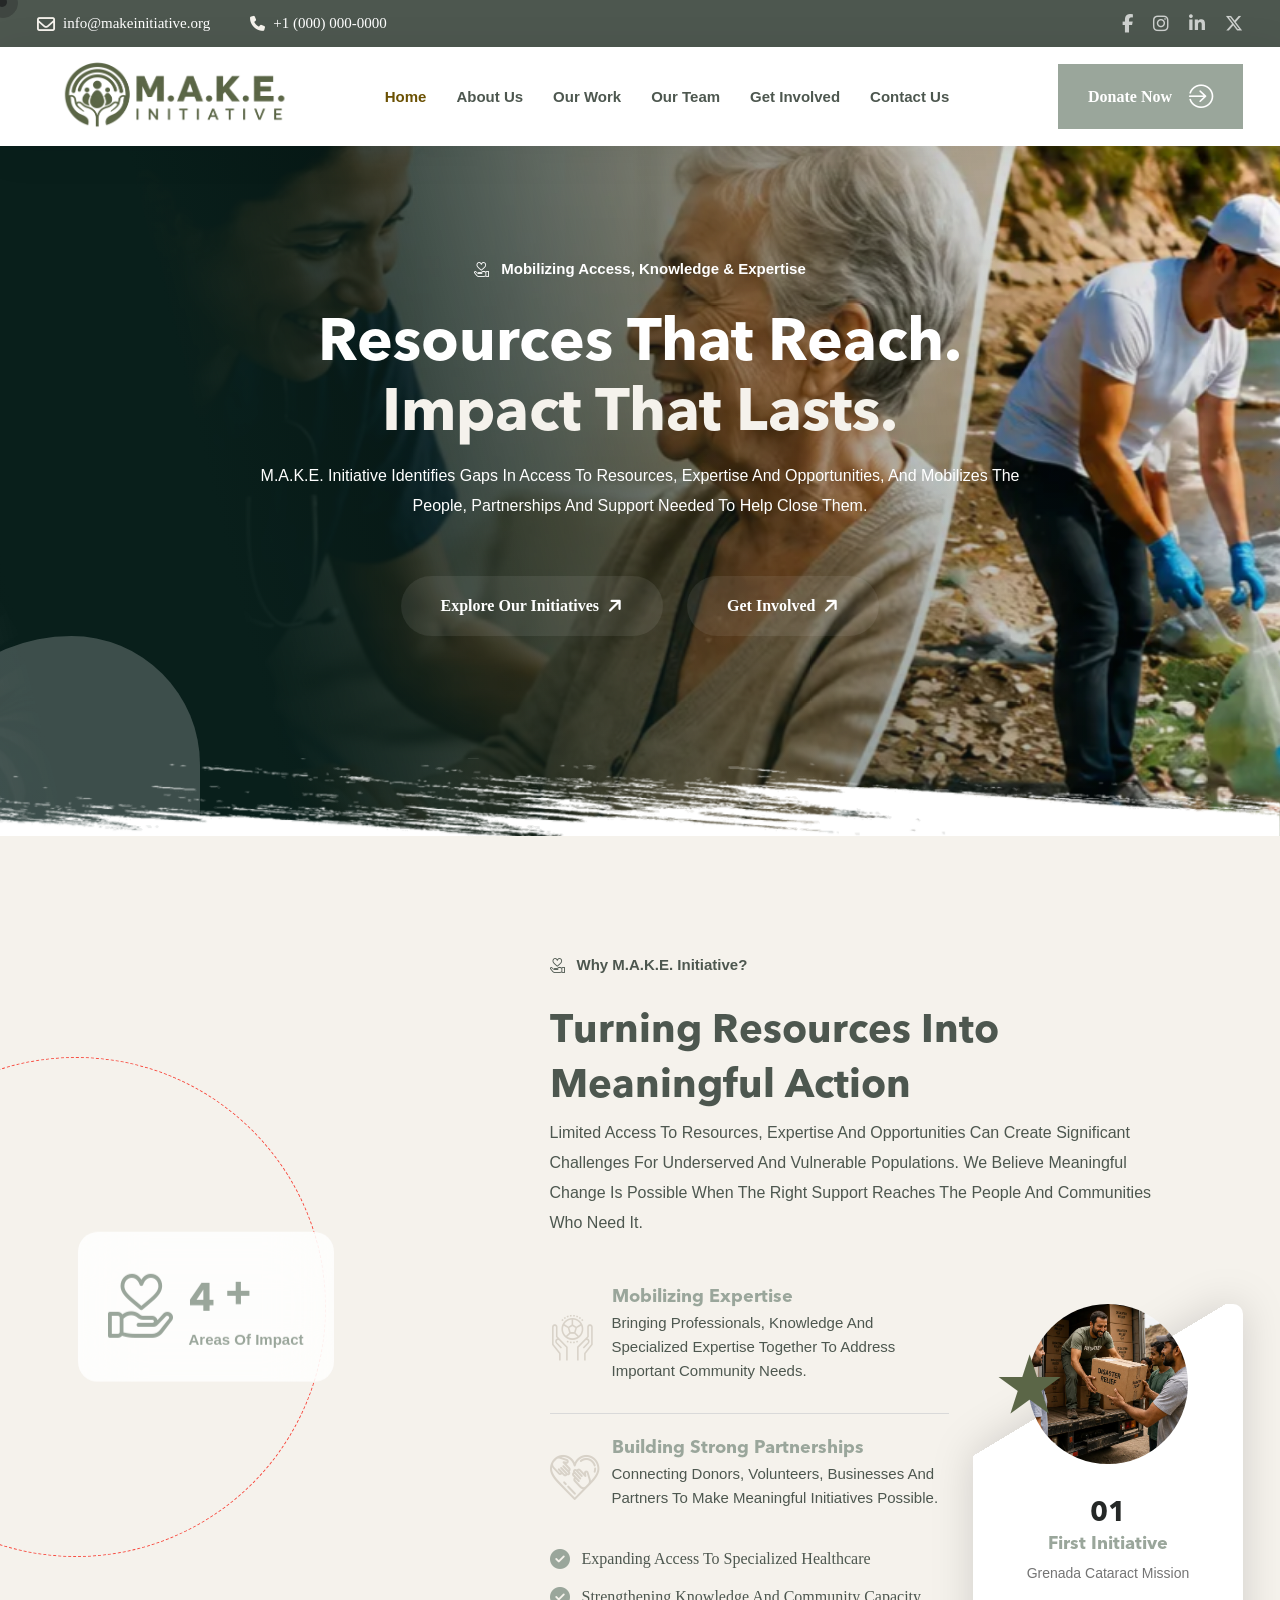
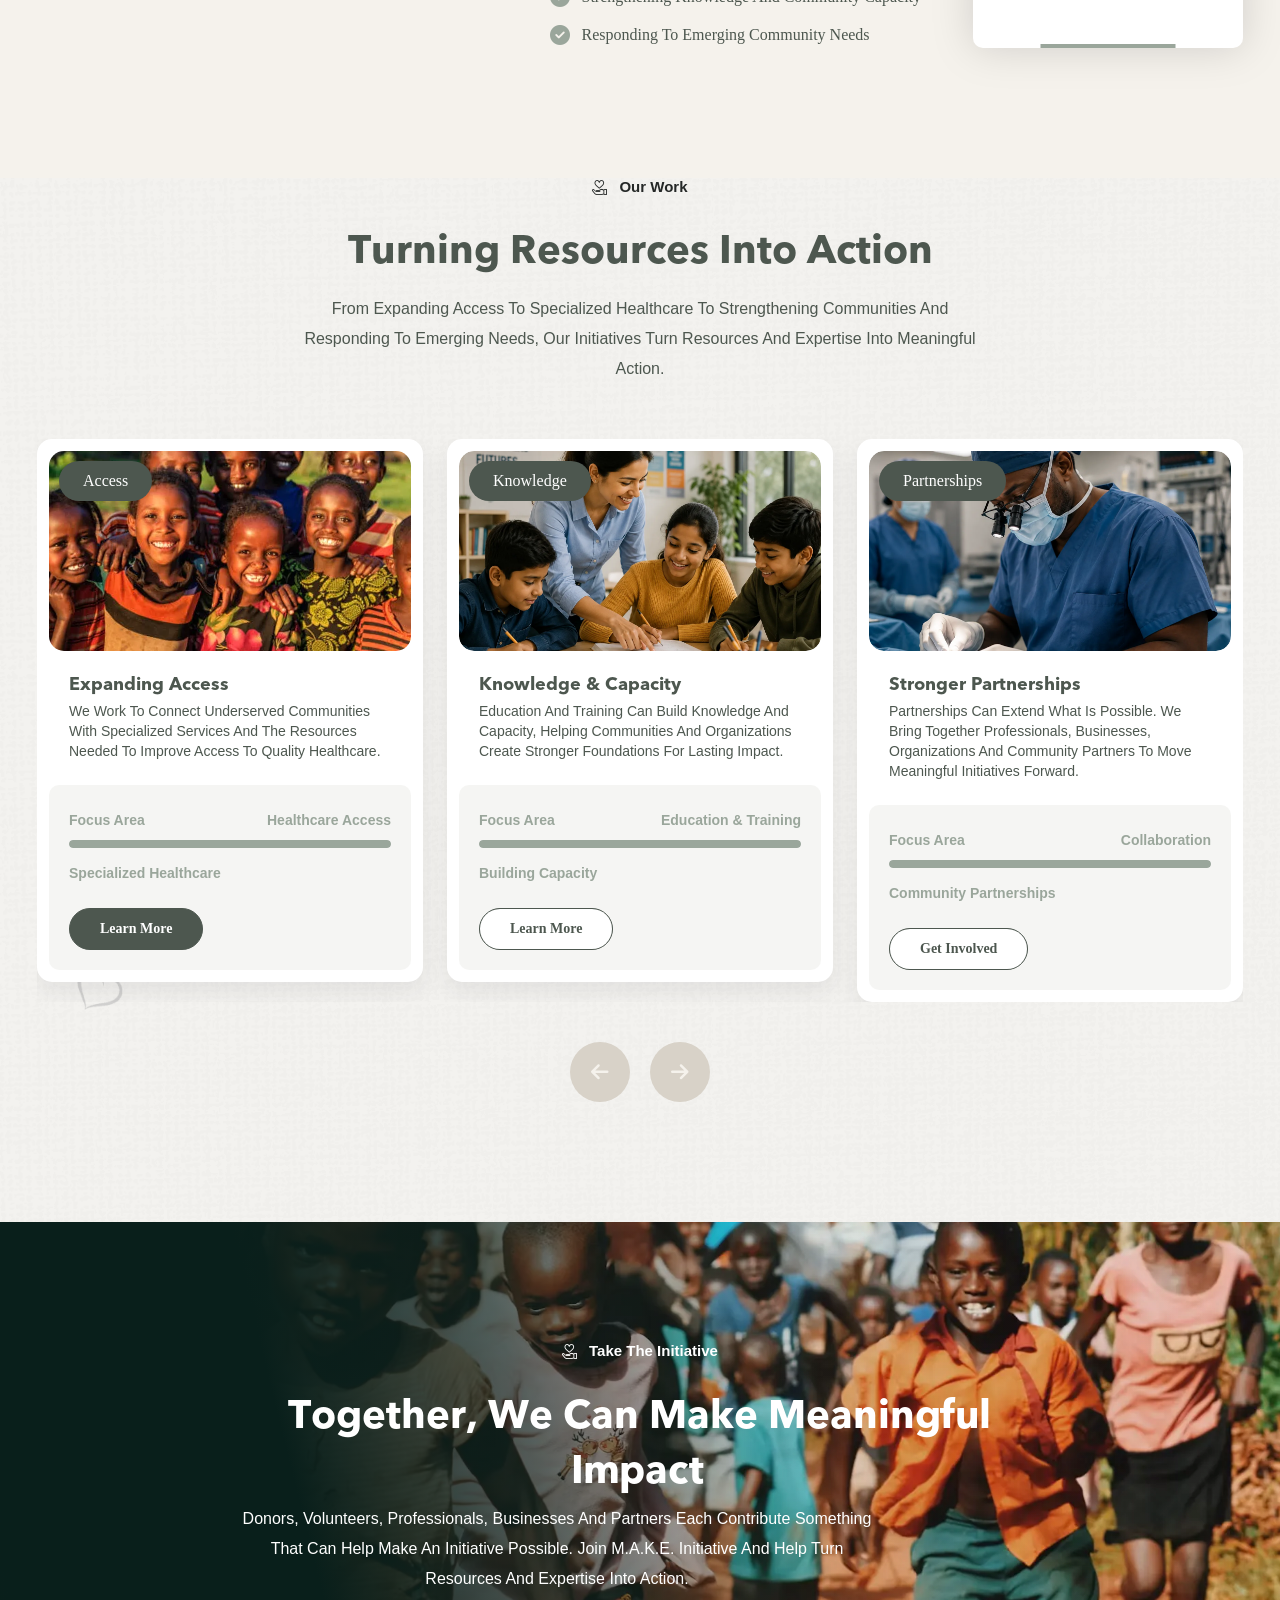
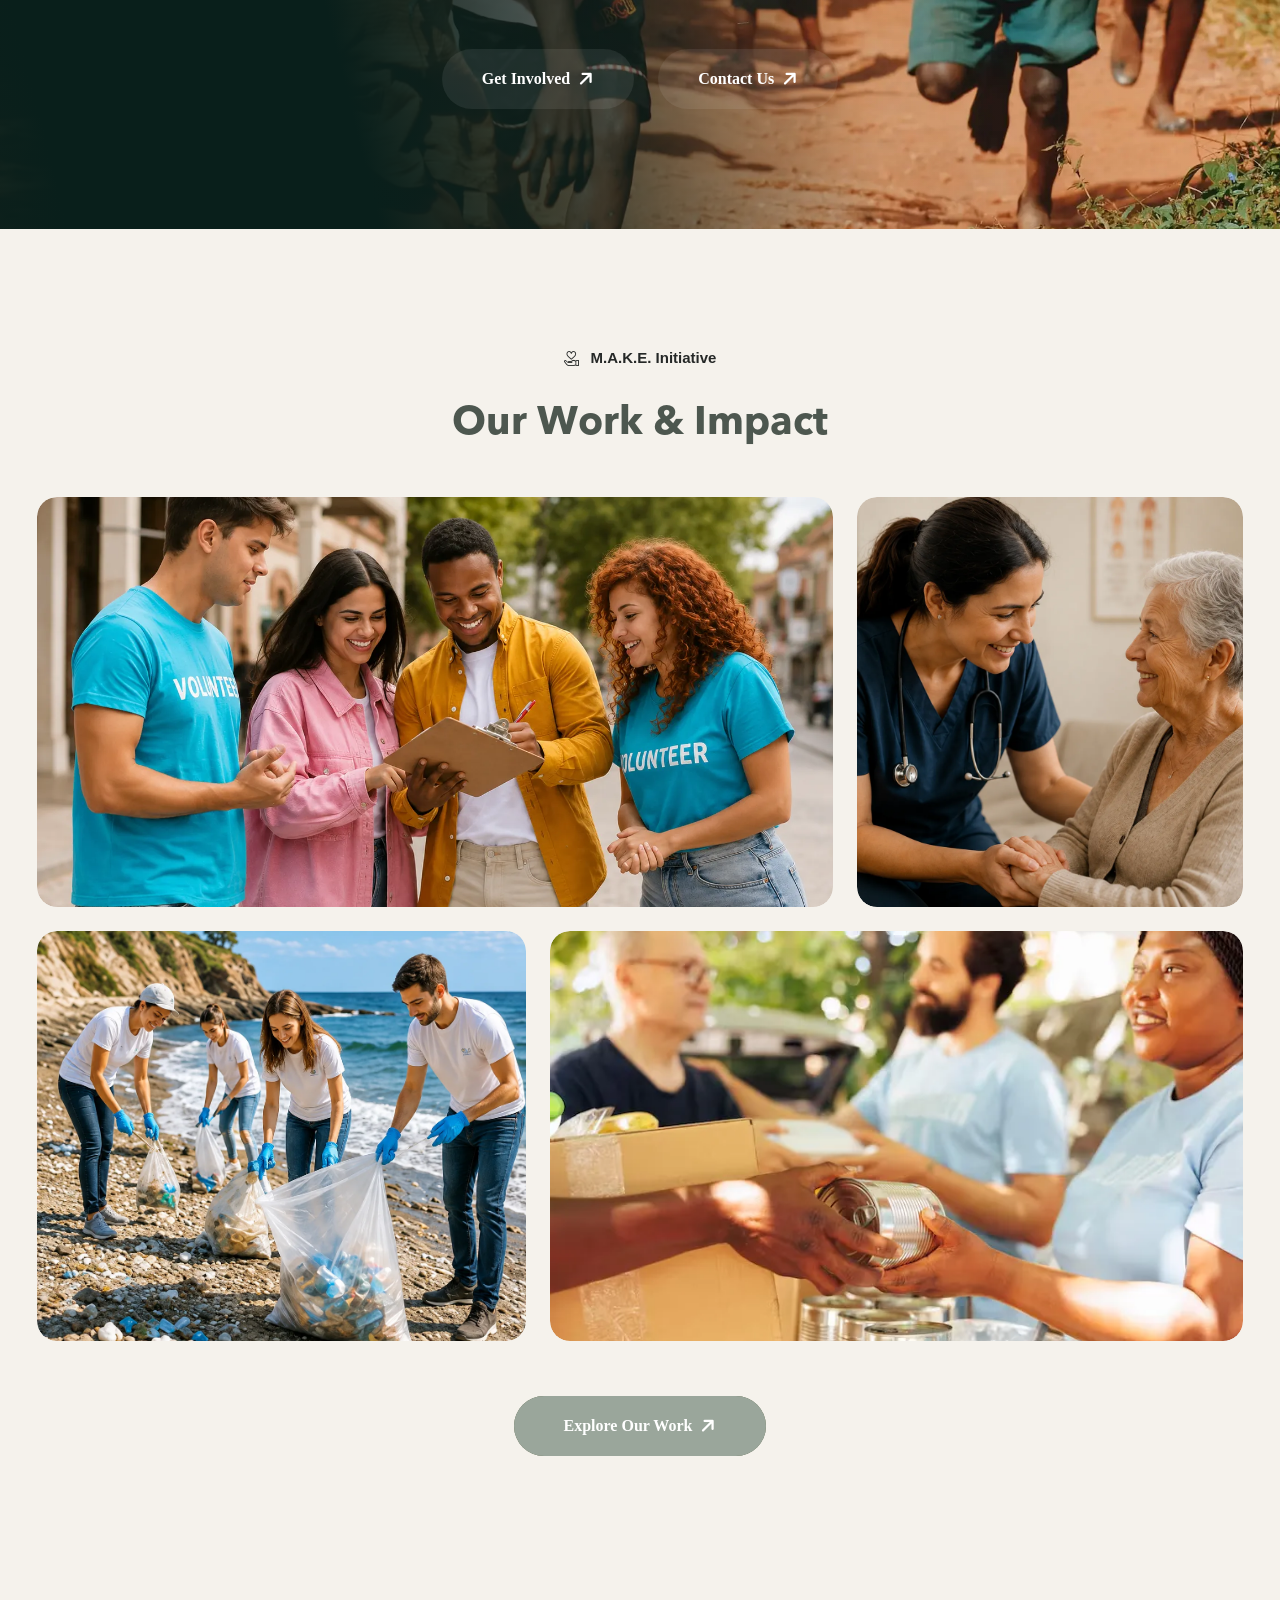
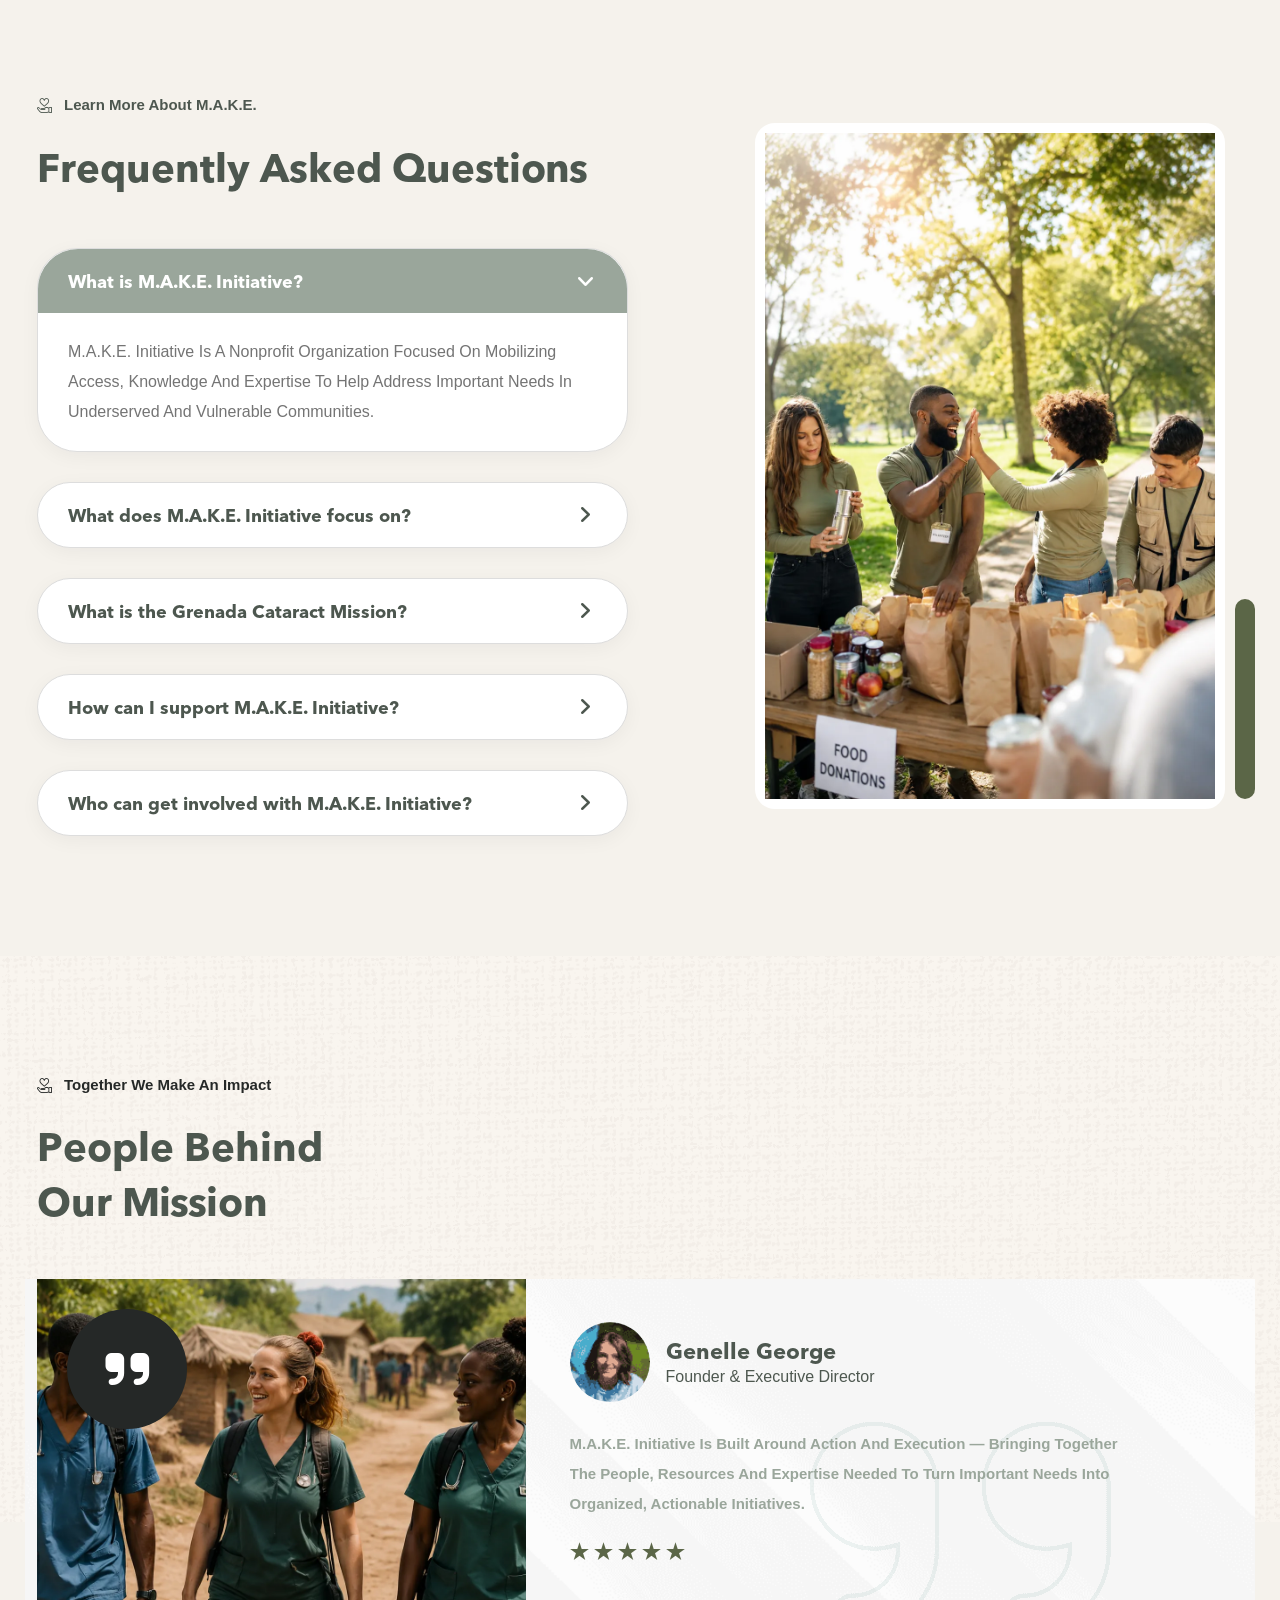
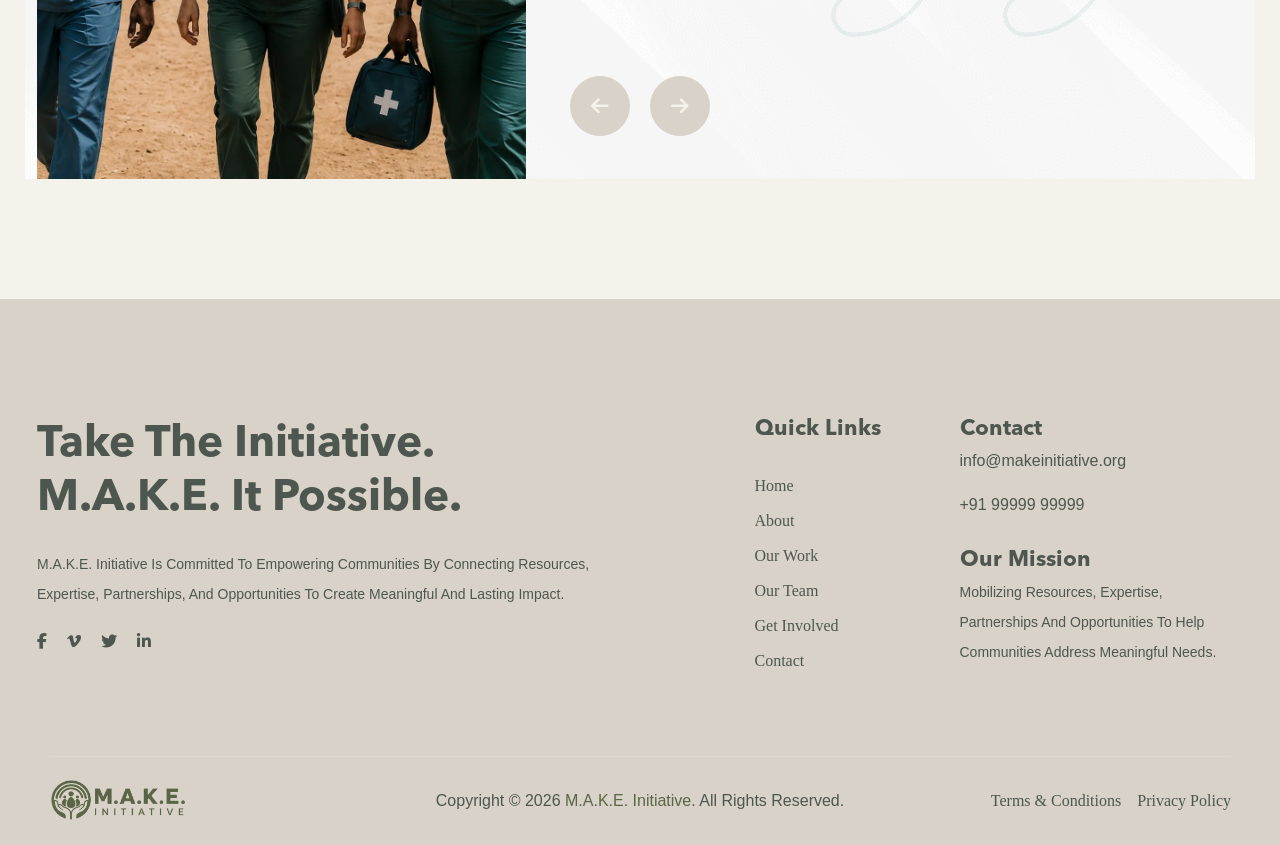
==== index.html @ e2b80a0c "Initial commit" ====
<!DOCTYPE html>
<html lang="en">

<head>
    <!-- required meta -->
    <meta charset="UTF-8">
    <meta http-equiv="X-UA-Compatible" content="IE=edge">
    <meta name="viewport" content="width=device-width, initial-scale=1.0, maximum-scale=1.0, user-scalable=no">
    <!-- #favicon -->
    <link rel="shortcut icon" href="assets/images/favicon.ico" type="image/x-icon">
    <link rel="icon" href="assets/images/favicon.ico" type="image/x-icon">
    <!-- #title -->
    <title>M.A.K.E. Initiative | Mobilizing Access, Knowledge & Expertise</title>

    <!-- #keywords -->
    <meta name="keywords"
        content="M.A.K.E. Initiative, nonprofit, healthcare, community support, humanitarian initiatives, cataract mission, charitable organization, community development">

    <!-- #description -->
    <meta name="description"
        content="M.A.K.E. Initiative mobilizes access, knowledge, expertise and resources to create meaningful impact in underserved communities through healthcare, education, partnerships and community initiatives.">
    <!-- google fonts -->
    <link rel="preconnect" href="https://fonts.googleapis.com">
    <link rel="preconnect" href="https://fonts.gstatic.com" crossorigin>
    <link
        href="https://fonts.googleapis.com/css2?family=Caveat:wght@400..700&family=Nunito+Sans:ital,opsz,wght@0,6..12,200..1000;1,6..12,200..1000&family=Nunito:ital,wght@0,200..1000;1,200..1000&family=Outfit:wght@100..900&display=swap"
        rel="stylesheet">
    <!-- main css -->
    <link rel="stylesheet" href="assets/css/main.css">
    <!-- responsive css -->
    <link rel="stylesheet" href="assets/css/responsive.css">
    <!-- color themes -->
    <link rel="stylesheet" href="assets/css/default-theme.css" id="switch-color">
    <!-- want sticky header -->
    <link rel="stylesheet" href="assets/css/sticky-header.css">
    <!-- box layout css -->
    <link rel="stylesheet" href="assets/css/box-layout.css">
    <!-- dark mode css -->
    <link rel="stylesheet" href="assets/css/dark-mode.css">
    <!-- rtl css -->
    <link rel="stylesheet" href="assets/css/rtl.css">
</head>

<body>
    <!--[if lt IE 9]>
      <p class="browserupgrade">
         You are using an <strong>outdated</strong> browser. Please
         <a href="https://browsehappy.com/">upgrade your browser</a> to improve
         your experience and security.
      </p>
      <![endif]-->
    <div class="page-wrapper">
        <!-- ==== preloader start ==== -->
        <div class="preloader">
            <img src="assets/images/logo-icon.png" alt="">
            <p>MAKE INITIATIVE</p>
        </div>
        <!-- ==== / preloader end ==== -->
        <!-- ==== topbar start ==== -->
        <div class="topbar d-none d-lg-block">
            <div class="container">
                <div class="row align-items-center">

                    <div class="col-12 col-lg-6">
                        <div class="topbar__list-wrapper">
                            <ul class="topbar__list">
                                <li>
                                    <a href="mailto:info@makeinitiative.org">
                                        <i class="fa-regular fa-envelope"></i>
                                        info@makeinitiative.org
                                    </a>
                                </li>

                                <li>
                                    <a href="tel:+10000000000">
                                        <i class="fa-solid fa-phone"></i>
                                        +1 (000) 000-0000
                                    </a>
                                </li>
                            </ul>
                        </div>
                    </div>

                    <div class="col-12 col-lg-6">
                        <div class="topbar__items justify-content-end">
                            <div class="social">

                                <a href="#" target="_blank" aria-label="Share us on Facebook" title="Facebook">
                                    <i class="fa-brands fa-facebook-f"></i>
                                </a>

                                <a href="#" target="_blank" aria-label="Share us on Instagram" title="Instagram">
                                    <i class="fa-brands fa-instagram"></i>
                                </a>

                                <a href="#" target="_blank" aria-label="Share us on LinkedIn" title="LinkedIn">
                                    <i class="fa-brands fa-linkedin-in"></i>
                                </a>

                                <a href="#" target="_blank" aria-label="Share us on X" title="X">
                                    <i class="fa-brands fa-x-twitter"></i>
                                </a>

                            </div>
                        </div>
                    </div>
                </div>
            </div>
        </div>
        <!-- ==== / topbar end ==== -->
        <!-- ==== header start ==== -->
        <header class="header header-primary">
            <div class="container">
                <div class="row">
                    <div class="col-12">
                        <div class="main-header__menu-box">
                            <nav class="navbar p-0">
                                <div class="navbar-logo">
                                    <a href="index.html">
                                        <img src="assets/images/logo.webp" alt="Image">
                                    </a>
                                </div>
                                <div class="navbar__menu d-none d-xl-block">
                                    <ul class="navbar__list">
                                        <li class="navbar__item nav-fade">
                                            <a href="index.html">Home</a>
                                        </li>
                                        <li class="navbar__item nav-fade">
                                            <a href="#">About Us</a>
                                        </li>
                                        <li class="navbar__item nav-fade">
                                            <a href="#">Our Work</a>
                                        </li>
                                        <li class="navbar__item nav-fade">
                                            <a href="#">Our Team</a>
                                        </li>
                                        <li class="navbar__item nav-fade">
                                            <a href="#">Get Involved</a>
                                        </li>
                                        <li class="navbar__item nav-fade">
                                            <a href="#">Contact Us</a>
                                        </li>
                                    </ul>
                                </div>
                                <div class="navbar__options">
                                    <div class="navbar__mobile-options ">
                                        <div class="contact-btn d-none d-xxl-flex">
                                            <div class="contact-icon">
                                                <i class="fa-solid fa-phone-volume"></i>
                                            </div>
                                            <div class="contact-content">
                                                <p>Call Us Now</p>
                                                <a href="tel:01-793-7938">(+01)-793-7938 </a>
                                            </div>
                                        </div>
                                        <a href="#" class="btn--primary d-none d-md-flex">Donate Now <i
                                                class="icon-circle-arrow"></i></a>
                                    </div>
                                    <button class="open-offcanvas-nav d-flex d-xl-none" aria-label="toggle mobile menu"
                                        title="open offcanvas menu">
                                        <span class="icon-bar top-bar"></span>
                                        <span class="icon-bar middle-bar"></span>
                                        <span class="icon-bar bottom-bar"></span>
                                    </button>
                                </div>
                            </nav>
                        </div>
                    </div>
                </div>
            </div>
        </header>
        <!-- ==== / header end ==== -->
        <!-- ==== mobile menu start ==== -->
        <div class="mobile-menu d-block d-xl-none">
            <nav class="mobile-menu__wrapper">
                <div class="mobile-menu__header nav-fade">
                    <div class="logo">
                        <a href="index.html" aria-label="home page" title="logo">
                            <img src="assets/images/logo.webp" alt="Image">
                        </a>
                    </div>
                    <button aria-label="close mobile menu" class="close-mobile-menu">
                        <i class="fa-solid fa-xmark"></i>
                    </button>
                </div>
                <div class="mobile-menu__list"></div>
                <div class="mobile-menu__cta nav-fade d-block d-md-none">
                    <a href="#" class="btn--primary btn--primary-alt">Donate Now <i class="icon-circle-arrow"></i></a>
                </div>
                <div class="mobile-menu__social social nav-fade">
                    <a href="https://www.facebook.com/" target="_blank" aria-label="share us on facebook"
                        title="facebook">
                        <i class="fa-brands fa-facebook-f"></i>
                    </a>
                    <a href="https://vimeo.com/" target="_blank" aria-label="share us on vimeo" title="vimeo">
                        <i class="fa-brands fa-vimeo-v"></i>
                    </a>
                    <a href="https://x.com/" target="_blank" aria-label="share us on twitter" title="twitter">
                        <i class="fa-brands fa-twitter"></i>
                    </a>
                    <a href="https://www.linkedin.com/" target="_blank" aria-label="share us on linkedin"
                        title="linkedin">
                        <i class="fa-brands fa-linkedin-in"></i>
                    </a>
                </div>
            </nav>
        </div>
        <div class="mobile-menu__backdrop"></div>
        <!-- ==== / mobile menu end ==== -->

        <!-- ==== banner start ==== -->
        <section class="banner">
            <div class="container">
                <div class="row justify-content-center">
                    <div class="col-12 col-xl-10">
                        <div class="banner__slider swiper">
                            <div class="swiper-wrapper">
                                <div class="swiper-slide">
                                    <div class="banner__content text-center">
                                        <span class="sub-title text-white"><i class="icon-donation"></i>
                                            Mobilizing Access, Knowledge & Expertise</span>
                                        <h1> Resources that reach.
                                            <span>Impact that lasts.</span>
                                        </h1>
                                        <p>
                                            M.A.K.E. Initiative identifies gaps in access to resources,
                                            expertise and opportunities, and mobilizes the people,
                                            partnerships and support needed to help close them.
                                        </p>
                                        <div class="banner__content-cta cta">
                                            <a href="#" aria-label="Explore our initiatives"
                                                title="Explore our initiatives" class="btn--tertiary">
                                                Explore Our Initiatives
                                                <i class="fa-solid fa-arrow-right"></i>
                                            </a>

                                            <a href="#" aria-label="Get involved" title="Get involved"
                                                class="btn--tertiary">
                                                Get Involved
                                                <i class="fa-solid fa-arrow-right"></i>
                                            </a>
                                        </div>
                                    </div>
                                </div>
                                <div class="swiper-slide">
                                    <div class="banner__content text-center">
                                        <span class="sub-title text-white">
                                            <i class="icon-donation"></i>
                                            Turning Resources Into Action
                                        </span>

                                        <h1>
                                            Bringing People,
                                            <span>Expertise & Resources Together</span>
                                        </h1>

                                        <p>
                                            From specialized healthcare to community development,
                                            M.A.K.E. Initiative brings together professionals,
                                            partners and resources to create meaningful,
                                            sustainable impact.
                                        </p>

                                        <div class="banner__content-cta cta">
                                            <a href="#" aria-label="Learn about M.A.K.E. Initiative"
                                                title="Learn about M.A.K.E. Initiative" class="btn--tertiary">
                                                About M.A.K.E.
                                                <i class="fa-solid fa-arrow-right"></i>
                                            </a>

                                            <a href="#" aria-label="Contact us" title="Contact us"
                                                class="btn--tertiary">
                                                Contact Us
                                                <i class="fa-solid fa-arrow-right"></i>
                                            </a>
                                        </div>
                                    </div>
                                </div>
                                <div class="swiper-slide">
                                    <div class="banner__content text-center">
                                        <span class="sub-title text-white">
                                            <i class="icon-donation"></i>
                                            Our First Initiative
                                        </span>

                                        <h1>
                                            Expanding Access to
                                            <span>Specialized Healthcare</span>
                                        </h1>

                                        <p>
                                            Our inaugural initiative in Grenada brings together
                                            a specialized clinical team, healthcare partners and
                                            essential support to expand access to cataract surgery
                                            and help prevent avoidable blindness.
                                        </p>

                                        <div class="banner__content-cta cta">
                                            <a href="#" aria-label="Learn more about our work"
                                                title="Learn more about our work" class="btn--tertiary">
                                                Learn More
                                                <i class="fa-solid fa-arrow-right"></i>
                                            </a>

                                            <a href="#" aria-label="Support an initiative" title="Support an initiative"
                                                class="btn--tertiary">
                                                Support an Initiative
                                                <i class="fa-solid fa-arrow-right"></i>
                                            </a>
                                        </div>
                                    </div>
                                </div>
                            </div>
                        </div>
                    </div>
                </div>
            </div>
            <div class="banner-bg">
                <img src="assets/images/banner/banner-one-bg-1.webp" alt="Image" class="parallax-image">
            </div>
            <div class="bottom-shape">
                <img src="assets/images/banner/banner-one-shape.png" alt="Image">
            </div>
            <div class="alter-shape" data-aos="zoom-in" data-aos-duration="1000" data-aos-delay="300"></div>
            <!-- <div class="circle-shape"></div> -->
        </section>
        <!-- ==== / banner end ==== -->
        <!-- ==== help section start ==== -->
        <section class="help-two">
            <div class="container">
                <div class="row">

                    <div class="col-12 col-lg-5 col-xxl-6">
                        <div class="help-two__thumb d-none d-lg-block">
                            <div class="help-two__thumb-inner">

                                <div class="thumb-lg" data-aos="fade-up" data-aos-duration="1000">
                                    <img src="assets/images/about-3.jpg" alt="M.A.K.E. Initiative">
                                </div>

                                <div class="thumb-sm" data-aos="fade-right" data-aos-duration="1000"
                                    data-aos-delay="100">
                                    <img src="assets/images/about-1.webp"
                                        alt="M.A.K.E. Initiative healthcare initiative">
                                </div>

                                <div class="thumb-md" data-aos="fade-left" data-aos-duration="1000"
                                    data-aos-delay="200">
                                    <img src="assets/images/about-3.webp" alt="M.A.K.E. Initiative community support">
                                </div>

                                <div class="help-two__thumb-content">
                                    <div class="thumb">
                                        <i class="icon-donation"></i>
                                    </div>

                                    <div class="content">
                                        <h2>
                                            <span class="odometer" data-odometer-final="4"></span>
                                            <span>+</span>
                                        </h2>
                                        <p>Areas of Impact</p>
                                    </div>
                                </div>

                            </div>
                        </div>
                    </div>

                    <div class="col-12 col-lg-7 col-xxl-6">
                        <div class="help-two__content">

                            <div class="section__content">

                                <span class="sub-title">
                                    <i class="icon-donation"></i>
                                    Why M.A.K.E. Initiative?
                                </span>

                                <h2 class="title-animation">
                                    Turning resources into
                                    <span>meaningful action</span>
                                </h2>

                                <p>
                                    Limited access to resources, expertise and opportunities
                                    can create significant challenges for underserved and
                                    vulnerable populations. We believe meaningful change is
                                    possible when the right support reaches the people and
                                    communities who need it.
                                </p>

                            </div>

                            <div class="help-two__inner cta">

                                <div class="help-two__inner-content">

                                    <div class="help__content-icon-group">

                                        <div class="help__content-icon">
                                            <div class="thumb">
                                                <i class="icon-make-donation"></i>
                                            </div>

                                            <div class="content">
                                                <h6>Mobilizing Expertise</h6>
                                                <p>
                                                    Bringing professionals, knowledge and
                                                    specialized expertise together to address
                                                    important community needs.
                                                </p>
                                            </div>
                                        </div>

                                        <hr>

                                        <div class="help__content-icon">
                                            <div class="thumb">
                                                <i class="icon-support-heart"></i>
                                            </div>

                                            <div class="content">
                                                <h6>Building Strong Partnerships</h6>
                                                <p>
                                                    Connecting donors, volunteers, businesses
                                                    and partners to make meaningful initiatives
                                                    possible.
                                                </p>
                                            </div>
                                        </div>

                                    </div>

                                    <div class="help__content-list">
                                        <ul>
                                            <li>
                                                <i class="fa-solid fa-circle-check"></i>
                                                Expanding access to specialized healthcare
                                            </li>

                                            <li>
                                                <i class="fa-solid fa-circle-check"></i>
                                                Strengthening knowledge and community capacity
                                            </li>

                                            <li>
                                                <i class="fa-solid fa-circle-check"></i>
                                                Responding to emerging community needs
                                            </li>
                                        </ul>
                                    </div>

                                </div>

                                <div class="help-two-card-wrapper">
                                    <div class="help-two__card van-tilt">

                                        <div class="help-card-thumb">
                                            <img src="assets/images/about-2.webp" alt="M.A.K.E. Initiative team">
                                            <i class="icon-star"></i>
                                        </div>

                                        <div class="help-card-content">
                                            <h4>01</h4>
                                            <h6>First Initiative</h6>
                                            <p>
                                                Grenada Cataract Mission
                                            </p>
                                        </div>

                                    </div>
                                </div>

                            </div>

                        </div>
                    </div>

                </div>
            </div>
        </section>
        <!-- ==== / help section end ==== -->
        <!-- ==== cause slider section start ==== -->
        <section class="cause cause-alt pt-0" data-background="assets/images/cause/cause-bg.png">
            <div class="container">
                <div class="row justify-content-center">
                    <div class="col-12 col-md-8 col-xl-7">
                        <div class="section__header text-center">
                            <span class="sub-title">
                                <i class="icon-donation"></i>
                                Our Work
                            </span>
                            <h2 class="title-animation">
                                Turning resources into
                                <span>action</span>
                            </h2>
                            <p>
                                From expanding access to specialized healthcare to
                                strengthening communities and responding to emerging
                                needs, our initiatives turn resources and expertise
                                into meaningful action.
                            </p>
                        </div>
                    </div>
                </div>
            </div>

            <div class="cause-inner__wrapper">
                <div class="container">
                    <div class="row">
                        <div class="col-12">
                            <div class="cause__slider-wrapper">
                                <div class="cause__slider swiper">
                                    <div class="swiper-wrapper">
                                        <!-- Slide 1 -->
                                        <div class="swiper-slide">
                                            <div class="cause__slider-inner">
                                                <div class="cause__slider-single">
                                                    <div class="thumb">
                                                        <a href="#">
                                                            <img src="assets/images/cause/one.webp"
                                                                alt="Grenada Cataract Mission">
                                                        </a>
                                                        <div class="tag">
                                                            <a href="#">
                                                                Healthcare
                                                            </a>
                                                        </div>
                                                    </div>
                                                    <div class="content">
                                                        <h6>
                                                            <a href="#">
                                                                Grenada Cataract Mission
                                                            </a>
                                                        </h6>
                                                        <p>
                                                            Our inaugural initiative brings
                                                            together a specialized clinical
                                                            team, healthcare partners and
                                                            the support needed to expand
                                                            access to cataract surgery in
                                                            Grenada.
                                                        </p>
                                                    </div>
                                                    <div class="cause__slider-cta">
                                                        <div class="cause__progress progress-bar-single">
                                                            <div class="cause-progress__intro">
                                                                <p>
                                                                    <span>Initiative</span>
                                                                    <span>October 2026</span>
                                                                </p>
                                                            </div>
                                                            <div class="cause-progress__bar">
                                                                <div class="progress-bar-wrapper" data-percent="100%">
                                                                    <div class="progress-bar">
                                                                        <div class="progress-bar-percent">
                                                                        </div>
                                                                    </div>
                                                                </div>
                                                            </div>
                                                            <div class="cause-progress__goal">
                                                                <p>
                                                                    <span class="raised">
                                                                        Specialized Eye Care
                                                                    </span>
                                                                </p>
                                                            </div>
                                                        </div>
                                                        <div class="cause__cta">
                                                            <a href="#"
                                                                aria-label="Learn more about Grenada Cataract Mission"
                                                                title="Learn more about Grenada Cataract Mission"
                                                                class="btn--secondary">
                                                                Learn More
                                                            </a>
                                                        </div>
                                                    </div>
                                                </div>
                                            </div>
                                        </div>

                                        <!-- Slide 2 -->
                                        <div class="swiper-slide">
                                            <div class="cause__slider-inner">
                                                <div class="cause__slider-single">
                                                    <div class="thumb">
                                                        <a href="#">
                                                            <img src="assets/images/cause/two.webp"
                                                                alt="Expanding Access to Healthcare">
                                                        </a>
                                                        <div class="tag">
                                                            <a href="#">
                                                                Access
                                                            </a>
                                                        </div>
                                                    </div>
                                                    <div class="content">
                                                        <h6>
                                                            <a href="#">
                                                                Expanding Access
                                                            </a>
                                                        </h6>
                                                        <p>
                                                            We work to connect underserved
                                                            communities with specialized
                                                            services and the resources
                                                            needed to improve access to
                                                            quality healthcare.
                                                        </p>
                                                    </div>
                                                    <div class="cause__slider-cta">
                                                        <div class="cause__progress progress-bar-single">
                                                            <div class="cause-progress__intro">
                                                                <p>
                                                                    <span>Focus Area</span>
                                                                    <span>Healthcare Access</span>
                                                                </p>
                                                            </div>
                                                            <div class="cause-progress__bar">
                                                                <div class="progress-bar-wrapper" data-percent="100%">
                                                                    <div class="progress-bar">
                                                                        <div class="progress-bar-percent">
                                                                        </div>
                                                                    </div>
                                                                </div>
                                                            </div>
                                                            <div class="cause-progress__goal">
                                                                <p>
                                                                    <span class="raised">
                                                                        Specialized Healthcare
                                                                    </span>
                                                                </p>
                                                            </div>
                                                        </div>
                                                        <div class="cause__cta">
                                                            <a href="#"
                                                                aria-label="Learn more about our healthcare work"
                                                                title="Learn more about our healthcare work"
                                                                class="btn--secondary">
                                                                Learn More
                                                            </a>
                                                        </div>
                                                    </div>
                                                </div>
                                            </div>
                                        </div>

                                        <!-- Slide 3 -->
                                        <div class="swiper-slide">
                                            <div class="cause__slider-inner">
                                                <div class="cause__slider-single">
                                                    <div class="thumb">
                                                        <a href="#">
                                                            <img src="assets/images/cause/three.webp"
                                                                alt="Knowledge and Capacity Building">
                                                        </a>
                                                        <div class="tag">
                                                            <a href="#">
                                                                Knowledge
                                                            </a>
                                                        </div>
                                                    </div>
                                                    <div class="content">
                                                        <h6>
                                                            <a href="#">
                                                                Knowledge & Capacity
                                                            </a>
                                                        </h6>
                                                        <p>
                                                            Education and training can build
                                                            knowledge and capacity, helping
                                                            communities and organizations
                                                            create stronger foundations for
                                                            lasting impact.
                                                        </p>
                                                    </div>
                                                    <div class="cause__slider-cta">
                                                        <div class="cause__progress progress-bar-single">
                                                            <div class="cause-progress__intro">
                                                                <p>
                                                                    <span>Focus Area</span>
                                                                    <span>Education & Training</span>
                                                                </p>
                                                            </div>
                                                            <div class="cause-progress__bar">
                                                                <div class="progress-bar-wrapper" data-percent="100%">
                                                                    <div class="progress-bar">
                                                                        <div class="progress-bar-percent">
                                                                        </div>
                                                                    </div>
                                                                </div>
                                                            </div>
                                                            <div class="cause-progress__goal">
                                                                <p>
                                                                    <span class="raised">
                                                                        Building Capacity
                                                                    </span>
                                                                </p>
                                                            </div>
                                                        </div>
                                                        <div class="cause__cta">
                                                            <a href="#" aria-label="Learn more about our work"
                                                                title="Learn more about our work"
                                                                class="btn--secondary">
                                                                Learn More
                                                            </a>
                                                        </div>
                                                    </div>
                                                </div>
                                            </div>
                                        </div>

                                        <!-- Slide 4 -->
                                        <div class="swiper-slide">
                                            <div class="cause__slider-inner">
                                                <div class="cause__slider-single">
                                                    <div class="thumb">
                                                        <a href="#">
                                                            <img src="assets/images/cause/four.webp"
                                                                alt="Community Partnerships">
                                                        </a>
                                                        <div class="tag">
                                                            <a href="#">
                                                                Partnerships
                                                            </a>
                                                        </div>
                                                    </div>
                                                    <div class="content">
                                                        <h6>
                                                            <a href="#">
                                                                Stronger Partnerships
                                                            </a>
                                                        </h6>
                                                        <p>
                                                            Partnerships can extend what is
                                                            possible. We bring together
                                                            professionals, businesses,
                                                            organizations and community
                                                            partners to move meaningful
                                                            initiatives forward.
                                                        </p>
                                                    </div>
                                                    <div class="cause__slider-cta">
                                                        <div class="cause__progress progress-bar-single">
                                                            <div class="cause-progress__intro">
                                                                <p>
                                                                    <span>Focus Area</span>
                                                                    <span>Collaboration</span>
                                                                </p>
                                                            </div>
                                                            <div class="cause-progress__bar">
                                                                <div class="progress-bar-wrapper" data-percent="100%">
                                                                    <div class="progress-bar">
                                                                        <div class="progress-bar-percent">
                                                                        </div>
                                                                    </div>
                                                                </div>
                                                            </div>
                                                            <div class="cause-progress__goal">
                                                                <p>
                                                                    <span class="raised">
                                                                        Community Partnerships
                                                                    </span>
                                                                </p>
                                                            </div>
                                                        </div>
                                                        <div class="cause__cta">
                                                            <a href="#" aria-label="Get involved" title="Get involved"
                                                                class="btn--secondary">
                                                                Get Involved
                                                            </a>
                                                        </div>
                                                    </div>
                                                </div>
                                            </div>
                                        </div>
                                    </div>
                                </div>
                            </div>
                        </div>
                    </div>
                    <div class="slider-navigation">
                        <button type="button" aria-label="previous slide" title="previous slide"
                            class="prev-cause slider-btn">
                            <i class="fa-solid fa-arrow-left"></i>
                        </button>
                        <button type="button" aria-label="next slide" title="next slide"
                            class="next-cause slider-btn slider-btn-next">
                            <i class="fa-solid fa-arrow-right"></i>
                        </button>
                    </div>
                </div>
            </div>
            <div class="spade">
                <img src="assets/images/help/spade.png" alt="M.A.K.E. Initiative">
            </div>
        </section>
        <!-- ==== / cause slider section end ==== -->
        <!-- ==== cta section start ==== -->
        <section class="cta-section-two">
            <div class="container">
                <div class="row justify-content-center">
                    <div class="col-12 col-lg-8">
                        <div class="cta__section__content">

                            <div class="section__content text-center" data-aos="fade-up" data-aos-duration="1000">

                                <span class="sub-title text-white">
                                    <i class="icon-donation"></i>
                                    Take the Initiative
                                </span>

                                <h2 class="title-animation">
                                    Together, We Can Make Meaningful Impact
                                </h2>

                                <p class="text-white">
                                    Donors, volunteers, professionals, businesses and
                                    partners each contribute something that can help make
                                    an initiative possible. Join M.A.K.E. Initiative
                                    and help turn resources and expertise into action.
                                </p>

                                <div class="banner__content-cta cta">

                                    <a href="#" aria-label="Get involved" title="Get involved" class="btn--tertiary">
                                        Get Involved
                                        <i class="fa-solid fa-arrow-right"></i>
                                    </a>

                                    <a href="#" aria-label="Contact M.A.K.E. Initiative"
                                        title="Contact M.A.K.E. Initiative" class="btn--tertiary">
                                        Contact Us
                                        <i class="fa-solid fa-arrow-right"></i>
                                    </a>

                                </div>

                            </div>

                        </div>
                    </div>
                </div>
            </div>

            <div class="cta-bg">
                <img src="assets/images/cta/cta-bg.webp" alt="M.A.K.E. Initiative" class="parallax-image">
            </div>

            <!-- <div class="shape-left" data-aos="fade-right" data-aos-duration="1000" data-aos-delay="300">
                <img src="assets/images/cta/shape-left.png" alt="Decorative Shape">
            </div>

            <div class="shape">
                <img src="assets/images/shape-two.png" alt="Decorative Shape">
            </div> -->
        </section>
        <!-- ==== / cta section end ==== -->
        <!-- ==== award section start ==== -->
        <section class="award">
            <div class="container">
                <div class="row justify-content-center">
                    <div class="col-12 col-lg-10 col-xl-8">
                        <div class="section__header text-center" data-aos="fade-up" data-aos-duration="1000">
                            <span class="sub-title">
                                <i class="icon-donation"></i>
                                M.A.K.E. Initiative
                            </span>
                            <h2 class="title-animation">
                                Our Work & <span>Impact</span>
                            </h2>
                        </div>
                    </div>
                </div>
                <div class="row gutter-24">
                    <!-- Grenada Cataract Mission -->
                    <div class="col-12 col-lg-8">
                        <div class="award__single" data-aos="fade-up" data-aos-duration="1000">

                            <div class="thumb">
                                <a href="#">
                                    <img src="assets/images/award/one.webp" alt="Grenada Cataract Mission">
                                </a>
                            </div>

                            <div class="content">

                                <div class="award__content">
                                    <h5>
                                        <a href="#">
                                            Grenada Cataract Mission
                                        </a>
                                    </h5>

                                    <p>
                                        October 2026
                                    </p>
                                </div>

                                <div class="award__thumb">
                                    <a href="#" aria-label="Learn more about Grenada Cataract Mission"
                                        title="Learn more">
                                        <i class="fa-solid fa-arrow-right"></i>
                                    </a>
                                </div>

                            </div>
                        </div>
                    </div>

                    <!-- Healthcare Access -->
                    <div class="col-12 col-lg-4">
                        <div class="award__single" data-aos="fade-up" data-aos-duration="1000" data-aos-delay="200">

                            <div class="thumb">
                                <a href="#">
                                    <img src="assets/images/award/two.webp" alt="Specialized Healthcare Access">
                                </a>
                            </div>

                            <div class="content">

                                <div class="award__content">
                                    <h5>
                                        <a href="#">
                                            Healthcare Access
                                        </a>
                                    </h5>

                                    <p>
                                        Expanding access to specialized care
                                    </p>
                                </div>

                                <div class="award__thumb">
                                    <a href="#" aria-label="Learn more about healthcare access" title="Learn more">
                                        <i class="fa-solid fa-arrow-right"></i>
                                    </a>
                                </div>

                            </div>
                        </div>
                    </div>

                    <!-- Beach Cleaning -->
                    <div class="col-12 col-lg-5">
                        <div class="award__single" data-aos="fade-up" data-aos-duration="1000" data-aos-delay="100">

                            <div class="thumb">
                                <a href="#">
                                    <img src="assets/images/award/three.webp"
                                        alt="Beach Cleaning and Environmental Care">
                                </a>
                            </div>

                            <div class="content">

                                <div class="award__content">
                                    <h5>
                                        <a href="#">
                                            Beach Cleaning
                                        </a>
                                    </h5>

                                    <p>
                                        Creating cleaner beaches through community action and environmental care
                                    </p>
                                </div>

                                <div class="award__thumb">
                                    <a href="#" aria-label="Learn more about beach cleaning" title="Learn more">
                                        <i class="fa-solid fa-arrow-right"></i>
                                    </a>
                                </div>

                            </div>
                        </div>
                    </div>

                    <!-- Partnerships -->
                    <div class="col-12 col-lg-7">
                        <div class="award__single" data-aos="fade-up" data-aos-duration="1000" data-aos-delay="300">

                            <div class="thumb">
                                <a href="#">
                                    <img src="assets/images/award/four.webp" alt="M.A.K.E. Initiative Partnerships">
                                </a>
                            </div>

                            <div class="content">

                                <div class="award__content">
                                    <h5>
                                        <a href="#">
                                            Stronger Partnerships
                                        </a>
                                    </h5>

                                    <p>
                                        Bringing people, resources and expertise together
                                    </p>
                                </div>

                                <div class="award__thumb">
                                    <a href="#" aria-label="Get involved with M.A.K.E. Initiative" title="Get involved">
                                        <i class="fa-solid fa-arrow-right"></i>
                                    </a>
                                </div>
                            </div>
                        </div>
                    </div>
                </div>
                <div class="row">
                    <div class="col-12">
                        <div class="section__cta cta text-center">
                            <a href="#" aria-label="Explore our work" title="Explore our work" class="btn--primary">
                                Explore Our Work
                                <i class="fa-solid fa-arrow-right"></i>
                            </a>
                        </div>
                    </div>
                </div>
            </div>
        </section>
        <!-- ==== / award section end ==== -->

        <!-- ==== faq section start ==== -->
        <section class="faq">
            <div class="container">
                <div class="row align-items-center">

                    <div class="col-12 col-lg-8 col-xl-6">
                        <div class="faq__content">

                            <div class="section__content" data-aos="fade-up" data-aos-duration="1000">

                                <span class="sub-title">
                                    <i class="icon-donation"></i>
                                    Learn More About M.A.K.E.
                                </span>

                                <h2 class="title-animation">
                                    Frequently <span>Asked</span> Questions
                                </h2>

                            </div>

                            <div class="faq__content-inner cta" data-aos="fade-up" data-aos-duration="1000"
                                data-aos-delay="100">

                                <div class="accordion" id="accordion">

                                    <!-- FAQ 1 -->
                                    <div class="accordion-item">
                                        <h6 class="accordion-header" id="headingOne">
                                            <button class="accordion-button" type="button" data-bs-toggle="collapse"
                                                data-bs-target="#collapseOne" aria-expanded="true"
                                                aria-controls="collapseOne">
                                                What is M.A.K.E. Initiative?
                                            </button>
                                        </h6>

                                        <div id="collapseOne" class="accordion-collapse collapse show"
                                            aria-labelledby="headingOne" data-bs-parent="#accordion">

                                            <div class="accordion-body">
                                                <p>
                                                    M.A.K.E. Initiative is a nonprofit
                                                    organization focused on mobilizing
                                                    access, knowledge and expertise to
                                                    help address important needs in
                                                    underserved and vulnerable
                                                    communities.
                                                </p>
                                            </div>

                                        </div>
                                    </div>


                                    <!-- FAQ 2 -->
                                    <div class="accordion-item">
                                        <h6 class="accordion-header" id="headingTwo">
                                            <button class="accordion-button collapsed" type="button"
                                                data-bs-toggle="collapse" data-bs-target="#collapseTwo"
                                                aria-expanded="false" aria-controls="collapseTwo">
                                                What does M.A.K.E. Initiative focus on?
                                            </button>
                                        </h6>

                                        <div id="collapseTwo" class="accordion-collapse collapse"
                                            aria-labelledby="headingTwo" data-bs-parent="#accordion">

                                            <div class="accordion-body">
                                                <p>
                                                    Healthcare is an important part of
                                                    M.A.K.E. Initiative's foundation,
                                                    while its work also extends to
                                                    education and training, partnerships,
                                                    community support, resources and
                                                    infrastructure, and responding to
                                                    emerging needs.
                                                </p>
                                            </div>

                                        </div>
                                    </div>


                                    <!-- FAQ 3 -->
                                    <div class="accordion-item">
                                        <h6 class="accordion-header" id="headingThree">
                                            <button class="accordion-button collapsed" type="button"
                                                data-bs-toggle="collapse" data-bs-target="#collapseThree"
                                                aria-expanded="false" aria-controls="collapseThree">
                                                What is the Grenada Cataract Mission?
                                            </button>
                                        </h6>

                                        <div id="collapseThree" class="accordion-collapse collapse"
                                            aria-labelledby="headingThree" data-bs-parent="#accordion">

                                            <div class="accordion-body">
                                                <p>
                                                    The Grenada Cataract Mission is
                                                    M.A.K.E. Initiative's inaugural
                                                    initiative. It brings together a
                                                    specialized clinical team, healthcare
                                                    partners and the support needed to
                                                    expand access to cataract surgery
                                                    and help prevent avoidable blindness
                                                    in Grenada. The mission is planned
                                                    for October 2026.
                                                </p>
                                            </div>

                                        </div>
                                    </div>


                                    <!-- FAQ 4 -->
                                    <div class="accordion-item">
                                        <h6 class="accordion-header" id="headingFour">
                                            <button class="accordion-button collapsed" type="button"
                                                data-bs-toggle="collapse" data-bs-target="#collapseFour"
                                                aria-expanded="false" aria-controls="collapseFour">
                                                How can I support M.A.K.E. Initiative?
                                            </button>
                                        </h6>

                                        <div id="collapseFour" class="accordion-collapse collapse"
                                            aria-labelledby="headingFour" data-bs-parent="#accordion">

                                            <div class="accordion-body">
                                                <p>
                                                    There are many ways to support
                                                    M.A.K.E. Initiative, including
                                                    volunteering, providing professional
                                                    expertise, donating supplies or
                                                    equipment, becoming a corporate
                                                    supporter, supporting an initiative,
                                                    or joining a mission.
                                                </p>
                                            </div>

                                        </div>
                                    </div>


                                    <!-- FAQ 5 -->
                                    <div class="accordion-item">
                                        <h6 class="accordion-header" id="headingFive">
                                            <button class="accordion-button collapsed" type="button"
                                                data-bs-toggle="collapse" data-bs-target="#collapseFive"
                                                aria-expanded="false" aria-controls="collapseFive">
                                                Who can get involved with M.A.K.E. Initiative?
                                            </button>
                                        </h6>

                                        <div id="collapseFive" class="accordion-collapse collapse"
                                            aria-labelledby="headingFive" data-bs-parent="#accordion">

                                            <div class="accordion-body">
                                                <p>
                                                    Donors, volunteers, healthcare
                                                    professionals, businesses,
                                                    organizations and community partners
                                                    can each contribute resources,
                                                    expertise or support to help make
                                                    an initiative possible.
                                                </p>
                                            </div>

                                        </div>
                                    </div>

                                </div>

                            </div>
                        </div>
                    </div>


                    <div class="col-12 col-lg-4 col-xl-5 offset-xl-1">
                        <div class="faq__thumb d-none d-lg-block">
                            <div class="faq__thumb-inner">
                                <div class="thumb-lg" data-aos="fade-up" data-aos-duration="1000" data-aos-delay="100">
                                    <img src="assets/images/faq/thumb-lg.webp" alt="M.A.K.E. Initiative">
                                </div>
                                <div class="thumb-sm" data-aos="fade-left" data-aos-duration="1000"
                                    data-aos-delay="300">
                                    <img src="assets/images/faq/thumb-sm.webp"
                                        alt="M.A.K.E. Initiative community support">
                                </div>
                            </div>
                        </div>
                    </div>
                </div>
            </div>
        </section>
        <!-- ==== / faq section end ==== -->

        <!-- ==== testimonial section start ==== -->
        <section class="testimonial-two">
            <div class="container">
                <div class="row">
                    <div class="col-12 col-lg-9 col-xl-5">
                        <div class="section__header" data-aos="fade-up" data-aos-duration="1000" data-aos-delay="100">

                            <span class="sub-title">
                                <i class="icon-donation"></i>
                                Together We Make An Impact
                            </span>

                            <h2 class="title-animation">
                                People Behind
                                <span>Our Mission</span>
                            </h2>

                        </div>
                    </div>
                </div>

                <div class="row">
                    <div class="testimonial-two__inner" data-background="assets/images/testimonial-bg.png"
                        data-aos="fade-up" data-aos-duration="1000" data-aos-delay="100">

                        <div class="row align-items-center">

                            <div class="col-12 col-lg-5 d-none d-lg-block">
                                <div class="testimonial-two__thumb">

                                    <img src="assets/images/testimonial-thumb.webp" alt="M.A.K.E. Initiative">

                                    <div class="quote-thumb">
                                        <i class="fa-solid fa-quote-right"></i>
                                    </div>

                                </div>
                            </div>

                            <div class="col-12 col-lg-7 col-xl-6">
                                <div class="testimonial-two__content">

                                    <div class="testimonial-two__slider swiper">
                                        <div class="swiper-wrapper">

                                            <!-- Slide 1 -->
                                            <div class="swiper-slide">
                                                <div class="testimonial-two__single">

                                                    <div class="author-info">

                                                        <div class="author-thumb">
                                                            <img src="assets/images/author-two.png"
                                                                alt="M.A.K.E. Initiative">
                                                        </div>

                                                        <div class="author-content">
                                                            <h5>Genelle George</h5>
                                                            <p>Founder & Executive Director</p>
                                                        </div>

                                                    </div>

                                                    <div class="testimonial-two__single-content">

                                                        <h5>
                                                            M.A.K.E. Initiative is built around
                                                            action and execution — bringing
                                                            together the people, resources and
                                                            expertise needed to turn important
                                                            needs into organized, actionable
                                                            initiatives.
                                                        </h5>

                                                        <div class="review">
                                                            <i class="icon-star"></i>
                                                            <i class="icon-star"></i>
                                                            <i class="icon-star"></i>
                                                            <i class="icon-star"></i>
                                                            <i class="icon-star"></i>
                                                        </div>

                                                    </div>

                                                </div>
                                            </div>


                                            <!-- Slide 2 -->
                                            <div class="swiper-slide">
                                                <div class="testimonial-two__single">

                                                    <div class="author-info">

                                                        <div class="author-thumb">
                                                            <img src="assets/images/author-two.png"
                                                                alt="M.A.K.E. Initiative">
                                                        </div>

                                                        <div class="author-content">
                                                            <h5>Dr. Kim Le</h5>
                                                            <p>Medical Director</p>
                                                        </div>

                                                    </div>

                                                    <div class="testimonial-two__single-content">

                                                        <h5>
                                                            Expanding access to quality eye
                                                            care is an important part of
                                                            M.A.K.E. Initiative's healthcare
                                                            work. Clinical leadership,
                                                            collaboration and thoughtful
                                                            execution help move these
                                                            initiatives forward.
                                                        </h5>

                                                        <div class="review">
                                                            <i class="icon-star"></i>
                                                            <i class="icon-star"></i>
                                                            <i class="icon-star"></i>
                                                            <i class="icon-star"></i>
                                                            <i class="icon-star"></i>
                                                        </div>

                                                    </div>
                                                </div>
                                            </div>

                                            <!-- Slide 3 -->
                                            <div class="swiper-slide">
                                                <div class="testimonial-two__single">
                                                    <div class="author-info">
                                                        <div class="author-thumb">
                                                            <img src="assets/images/author-two.png"
                                                                alt="M.A.K.E. Initiative">
                                                        </div>
                                                        <div class="author-content">
                                                            <h5>Marcus Saroop</h5>
                                                            <p>Director of Business Development & Media</p>
                                                        </div>
                                                    </div>
                                                    <div class="testimonial-two__single-content">
                                                        <h5>
                                                            Meaningful work should not only
                                                            be carried out, but understood,
                                                            shared and supported. Strong
                                                            partnerships and clear
                                                            communication can help initiatives
                                                            reach the communities that need
                                                            them.
                                                        </h5>
                                                        <div class="review">
                                                            <i class="icon-star"></i>
                                                            <i class="icon-star"></i>
                                                            <i class="icon-star"></i>
                                                            <i class="icon-star"></i>
                                                            <i class="icon-star"></i>
                                                        </div>
                                                    </div>
                                                </div>
                                            </div>
                                        </div>
                                    </div>
                                    <div class="slider-navigation cta">
                                        <button type="button" aria-label="Previous slide" title="Previous slide"
                                            class="prev-testimonial-two slider-btn">
                                            <i class="fa-solid fa-arrow-left"></i>
                                        </button>
                                        <button type="button" aria-label="Next slide" title="Next slide"
                                            class="next-testimonial-two slider-btn slider-btn-next">
                                            <i class="fa-solid fa-arrow-right"></i>
                                        </button>
                                    </div>
                                    <div class="quote">
                                        <img src="assets/images/quote-two.png" alt="Quote">
                                    </div>
                                </div>
                            </div>
                        </div>
                    </div>
                </div>
            </div>
            <div class="blog-bg">
                <img src="assets/images/blog/blog-bg.png" alt="Image">
            </div>
        </section>

        <!-- ==== footer start ==== -->
        <footer class="footer">
            <div class="footer__inner">
                <div class="container">
                    <!-- Footer Intro -->
                    <div class="row">
                        <div class="col-12">

                        </div>
                    </div>

                    <!-- Footer Main -->
                    <div class="row gutter-60">
                        <!-- Quick Links -->
                        <div class="col-12 col-md-6 col-xl-6">
                            <div class="footer__list">
                                <!-- Mission -->
                                <div class="footer__list-group">
                                    <div class="footer__intro">
                                        <div class="row align-items-center justify-content-center gutter-30">
                                            <div class="col-12">
                                                <div class="footer__content">
                                                    <h3 class="">
                                                        Take the initiative.
                                                        <span>M.A.K.E. it possible.</span>
                                                    </h3>
                                                </div>
                                            </div>
                                        </div>
                                    </div>
                                    <div class="content">
                                        <p>
                                            M.A.K.E. Initiative is committed to empowering communities by connecting
                                            resources, expertise, partnerships, and opportunities to create meaningful
                                            and lasting impact.
                                        </p>
                                        <div class="social mt-4">
                                            <a href="https://www.facebook.com/" target="_blank"
                                                aria-label="share us on facebook" title="facebook">
                                                <i class="fa-brands fa-facebook-f"></i>
                                            </a>
                                            <a href="https://vimeo.com/" target="_blank" aria-label="share us on vimeo"
                                                title="vimeo">
                                                <i class="fa-brands fa-vimeo-v"></i>
                                            </a>
                                            <a href="https://x.com/" target="_blank" aria-label="share us on twitter"
                                                title="twitter">
                                                <i class="fa-brands fa-twitter"></i>
                                            </a>
                                            <a href="https://www.linkedin.com/" target="_blank"
                                                aria-label="share us on linkedin" title="linkedin">
                                                <i class="fa-brands fa-linkedin-in"></i>
                                            </a>
                                        </div>
                                    </div>
                                </div>
                            </div>
                        </div>

                        <div class="col-12 col-md-6 col-xl-2 offset-xl-1">
                            <div class="footer__list">
                                <div class="footer__list-intro">
                                    <h5 class="">
                                        Quick Links
                                    </h5>
                                </div>
                                <div class="footer__list-items">
                                    <ul>
                                        <li>
                                            <a href="index.html">
                                                <i class="fa-solid fa-angles-right"></i>
                                                Home
                                            </a>
                                        </li>
                                        <li>
                                            <a href="about-us.html">
                                                <i class="fa-solid fa-angles-right"></i>
                                                About
                                            </a>
                                        </li>
                                        <li>
                                            <a href="our-work.html">
                                                <i class="fa-solid fa-angles-right"></i>
                                                Our Work
                                            </a>
                                        </li>
                                        <li>
                                            <a href="our-team.html">
                                                <i class="fa-solid fa-angles-right"></i>
                                                Our Team
                                            </a>
                                        </li>
                                        <li>
                                            <a href="get-involved.html">
                                                <i class="fa-solid fa-angles-right"></i>
                                                Get Involved
                                            </a>
                                        </li>
                                        <li>
                                            <a href="contact-us.html">
                                                <i class="fa-solid fa-angles-right"></i>
                                                Contact
                                            </a>
                                        </li>
                                    </ul>
                                </div>
                            </div>
                        </div>

                        <!-- Contact -->
                        <div class="col-12 col-md-6 col-xl-3">
                            <div class="footer__list">
                                <!-- Contact -->
                                <div class="footer__list-group">
                                    <div class="footer__list-intro">
                                        <h5 class="">
                                            Contact
                                        </h5>
                                    </div>
                                    <div class="content">
                                        <p>
                                            <a href="mailto:info@makeinitiative.org">
                                                info@makeinitiative.org
                                            </a>
                                        </p>
                                        <p>
                                            <a href="tel:+1XXXXXXXXXX">
                                                +91 99999 99999
                                            </a>
                                        </p>
                                    </div>
                                </div>

                                <!-- Mission -->
                                <div class="footer__list-group">
                                    <div class="footer__list-intro">
                                        <h5 class="">
                                            Our Mission
                                        </h5>
                                    </div>
                                    <div class="content">
                                        <p>
                                            Mobilizing resources, expertise,
                                            partnerships and opportunities to
                                            help communities address meaningful
                                            needs.
                                        </p>
                                    </div>
                                </div>
                            </div>
                        </div>
                    </div>

                    <!-- Copyright -->
                    <div class="footer__copyright">
                        <div class="container">
                            <div class="row">
                                <div class="col-12">
                                    <div class="footer__copyright-inner">
                                        <div class="row align-items-center gutter-24">
                                            <!-- Logo -->
                                            <div class="col-12 col-xl-3">
                                                <div class="footer__copyright-logo text-center text-xl-start">
                                                    <a href="index.html">
                                                        <img src="assets/images/logo.webp" alt="M.A.K.E. Initiative">
                                                    </a>
                                                </div>
                                            </div>

                                            <!-- Copyright Text -->
                                            <div class="col-12 col-xl-6">
                                                <div class="footer__bottom-right text-center">
                                                    <p>
                                                        Copyright &copy;
                                                        <span id="copyrightYear"></span>
                                                        <a href="index.html">
                                                            M.A.K.E. Initiative
                                                        </a>.
                                                        All rights reserved.
                                                    </p>
                                                </div>
                                            </div>

                                            <!-- Legal -->
                                            <div class="col-12 col-xl-3">
                                                <div class="footer__bottom-left">
                                                    <ul
                                                        class="footer__bottom-list justify-content-center justify-content-xl-end">
                                                        <li>
                                                            <a href="terms-conditions.html">
                                                                Terms & Conditions
                                                            </a>
                                                        </li>
                                                        <li>
                                                            <a href="privacy-policy.html">
                                                                Privacy Policy
                                                            </a>
                                                        </li>
                                                    </ul>
                                                </div>
                                            </div>
                                        </div>
                                    </div>
                                </div>
                            </div>
                        </div>
                    </div>
                </div>
            </div>
        </footer>
        <!-- ==== / footer end ==== -->
        <!-- ==== custom cursor start ==== -->
        <div class="mouseCursor cursor-outer"></div>
        <div class="mouseCursor cursor-inner"></div>
        <!-- ==== / custom cursor end ==== -->
        <!-- ==== scroll to top start ==== -->
        <button class="progress-wrap" aria-label="scroll indicator" title="back to top">
            <span></span>
            <svg class="progress-circle svg-content" width="100%" height="100%" viewBox="-1 -1 102 102">
                <path d="M50,1 a49,49 0 0,1 0,98 a49,49 0 0,1 0,-98" />
            </svg>
        </button>
        <!-- ==== / scroll to top end ==== -->
    </div>
    <!-- ==== js dependencies start ==== -->
    <!-- jquery -->
    <script src="assets/js/jquery-3.7.1.min.js"></script>
    <!-- bootstrap five js -->
    <script src="assets/js/bootstrap.bundle.min.js"></script>
    <!-- nice select js -->
    <script src="assets/js/jquery.nice-select.min.js"></script>
    <!-- magnific popup js -->
    <script src="assets/js/jquery.magnific-popup.min.js"></script>
    <!-- swiper slider js -->
    <script src="assets/js/swiper-bundle.min.js"></script>
    <!-- viewport js -->
    <script src="assets/js/viewport.jquery.js"></script>
    <!-- odometer js -->
    <script src="assets/js/odometer.min.js"></script>
    <!-- vanilla tilt js -->
    <script src="assets/js/vanilla-tilt.min.js"></script>
    <!-- aos js -->
    <script src="assets/js/aos.js"></script>

    <!-- splittext js -->
    <script src="assets/js/SplitText.min.js"></script>
    <!-- scrollto js -->
    <script src="assets/js/ScrollToPlugin.min.js"></script>
    <!-- scrolltrigger js -->
    <script src="assets/js/ScrollTrigger.min.js"></script>
    <!-- gsap js -->
    <script src="assets/js/gsap.min.js"></script>
    <!-- ==== / js dependencies end ==== -->
    <!-- template settings js -->
    <script src="assets/js/template-settings.js"></script>
    <!-- main js -->
    <script src="assets/js/custom.js"></script>
</body>

</html>
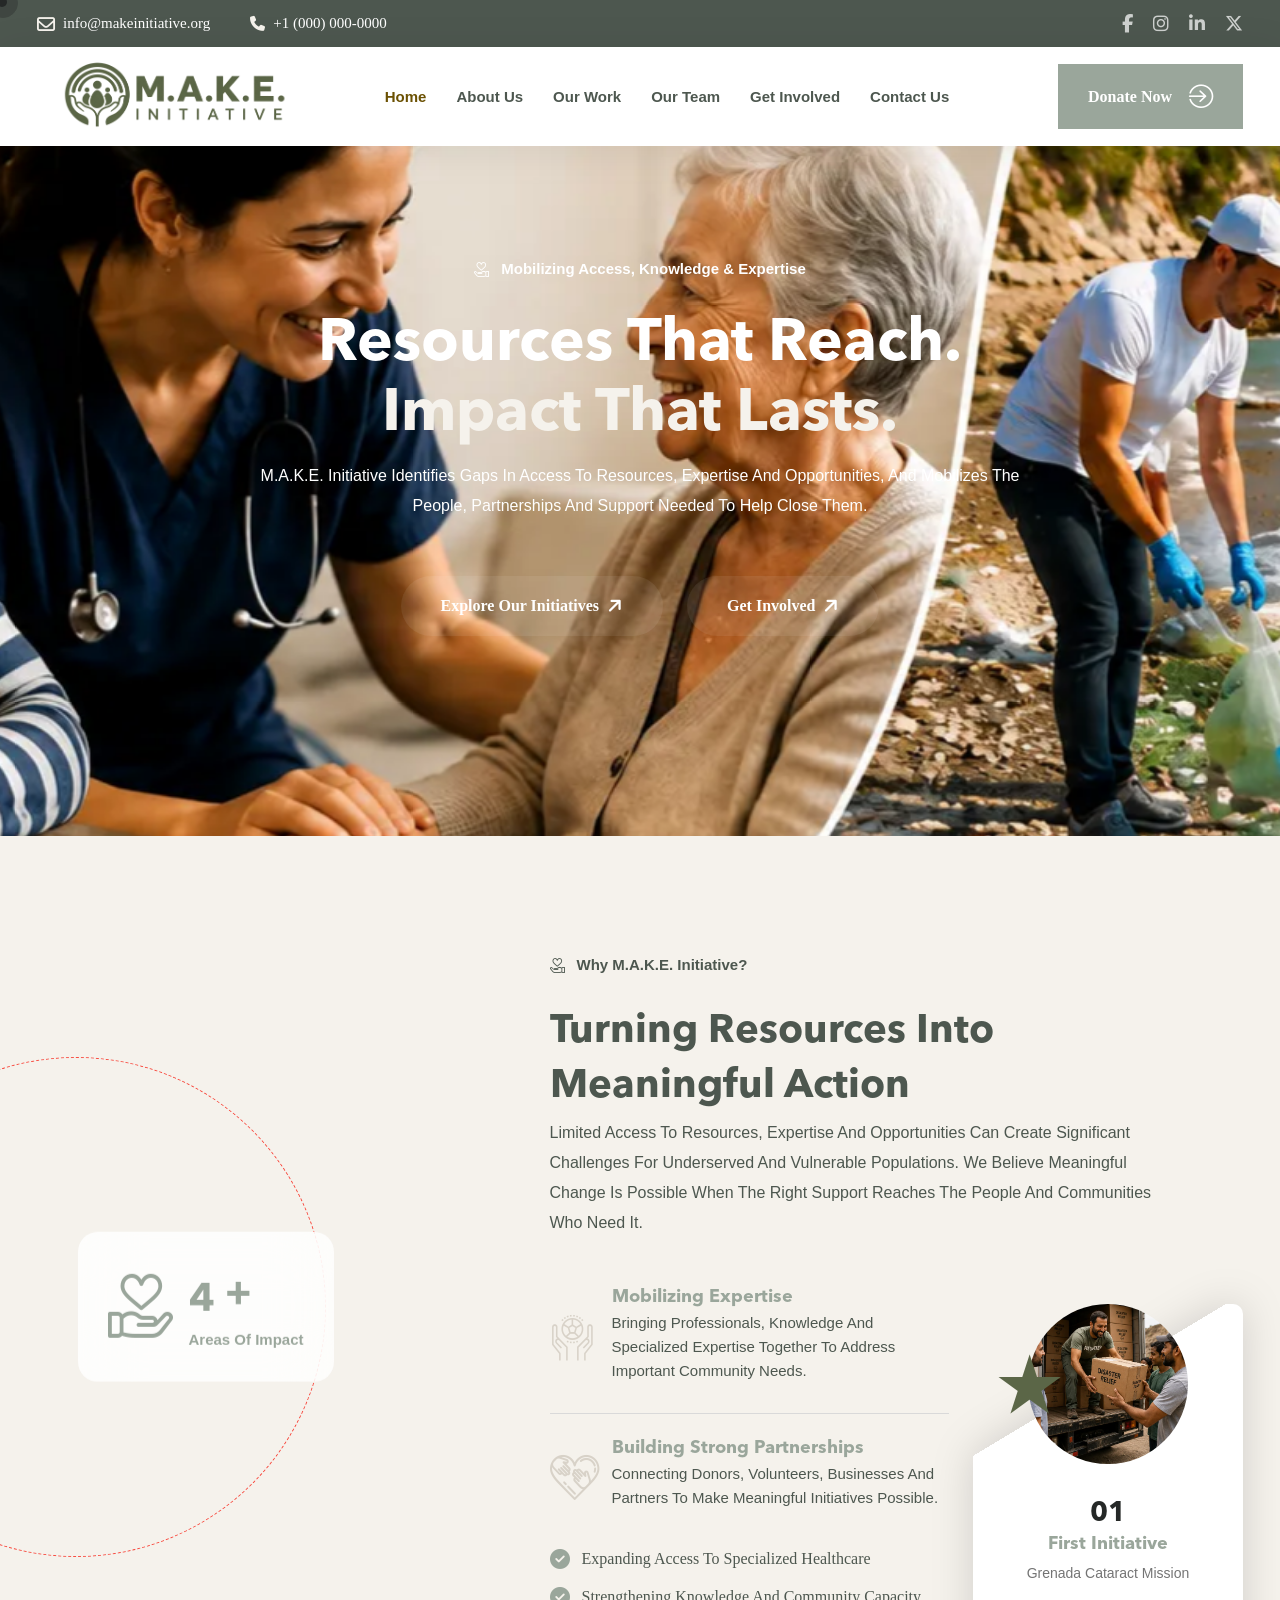
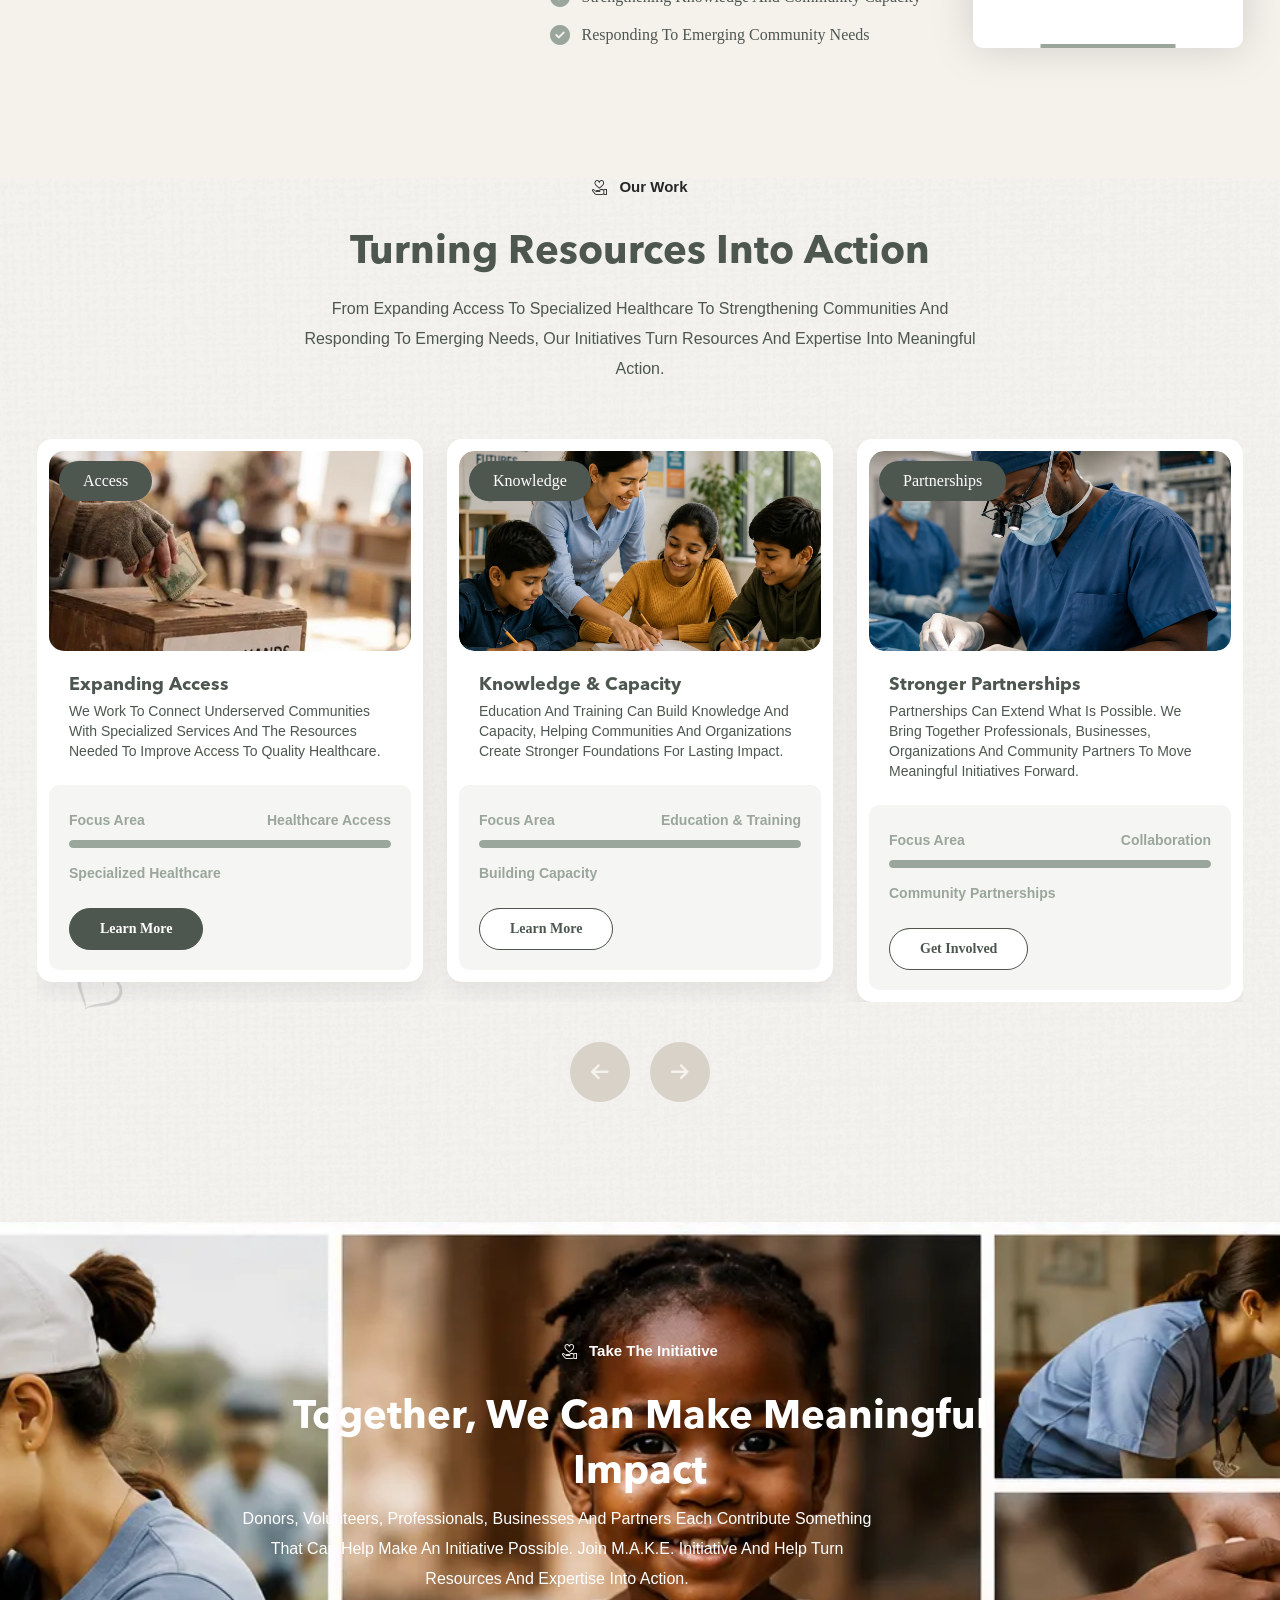
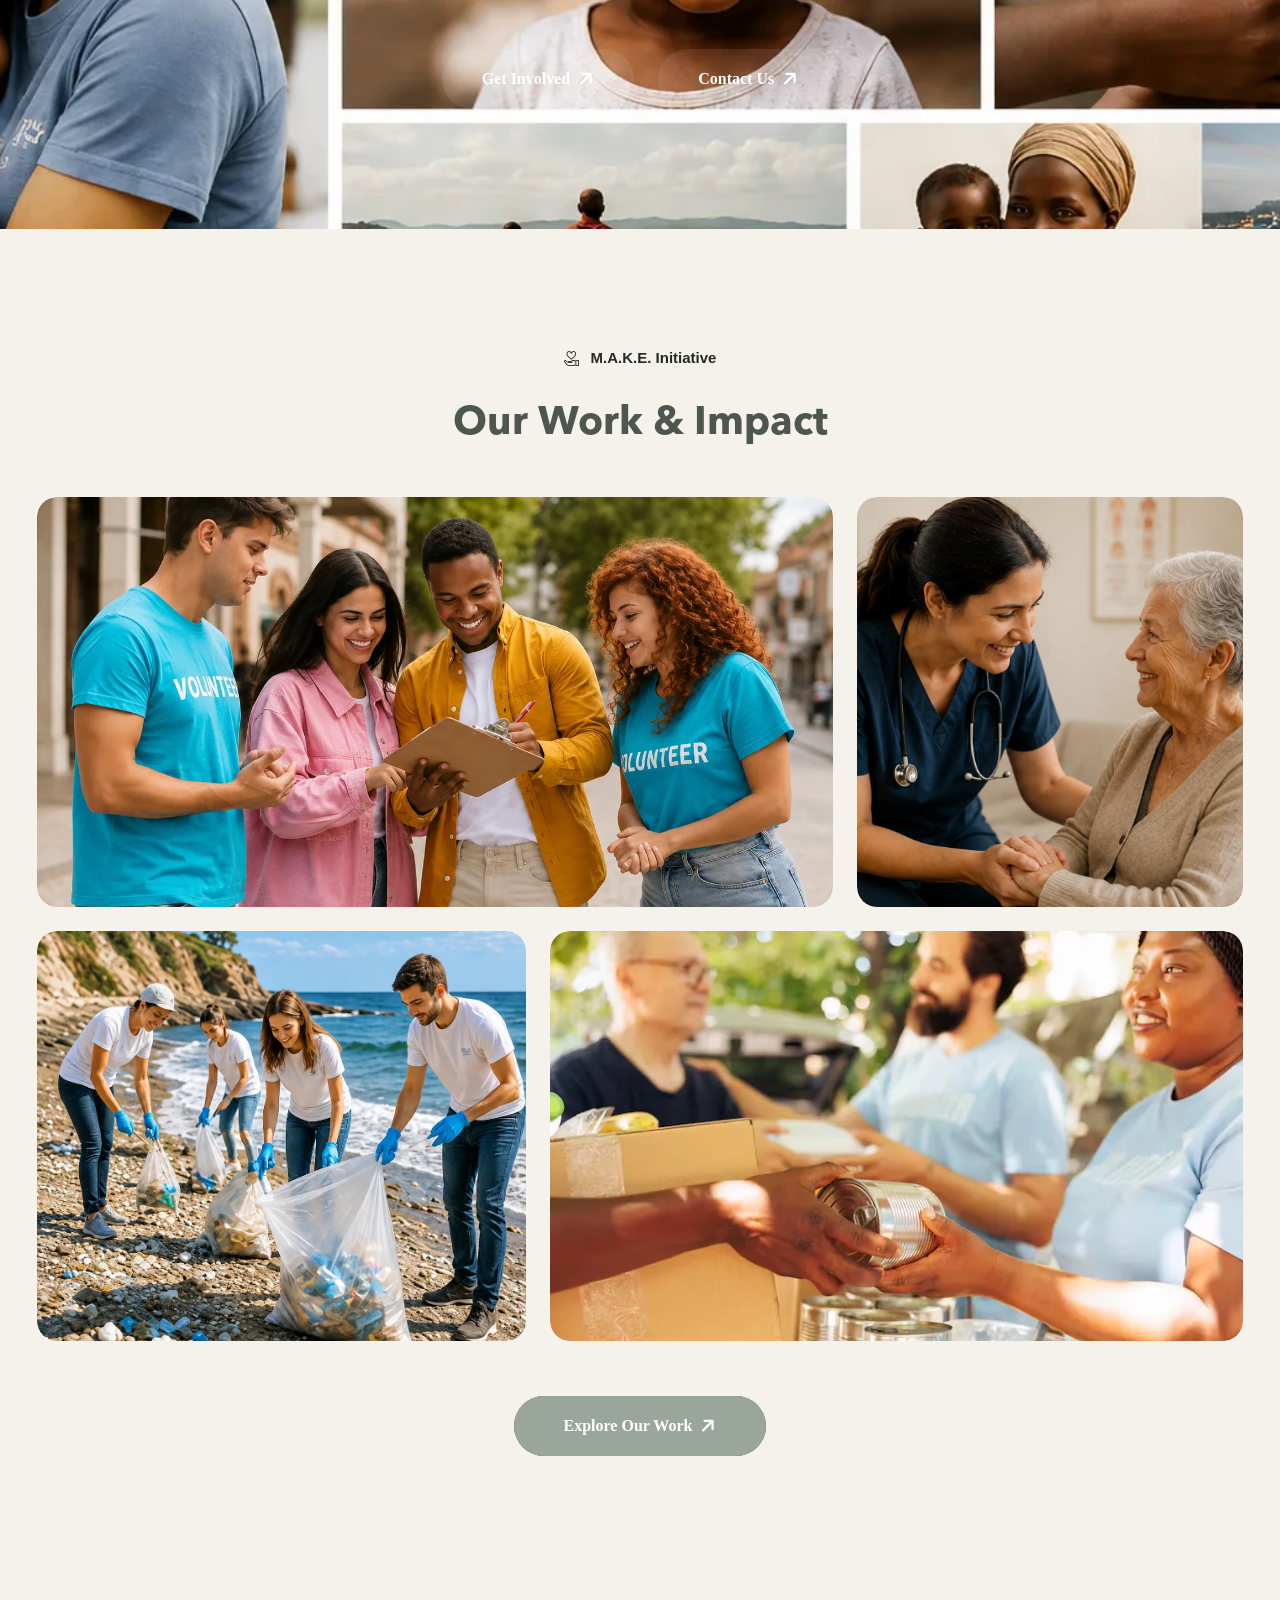
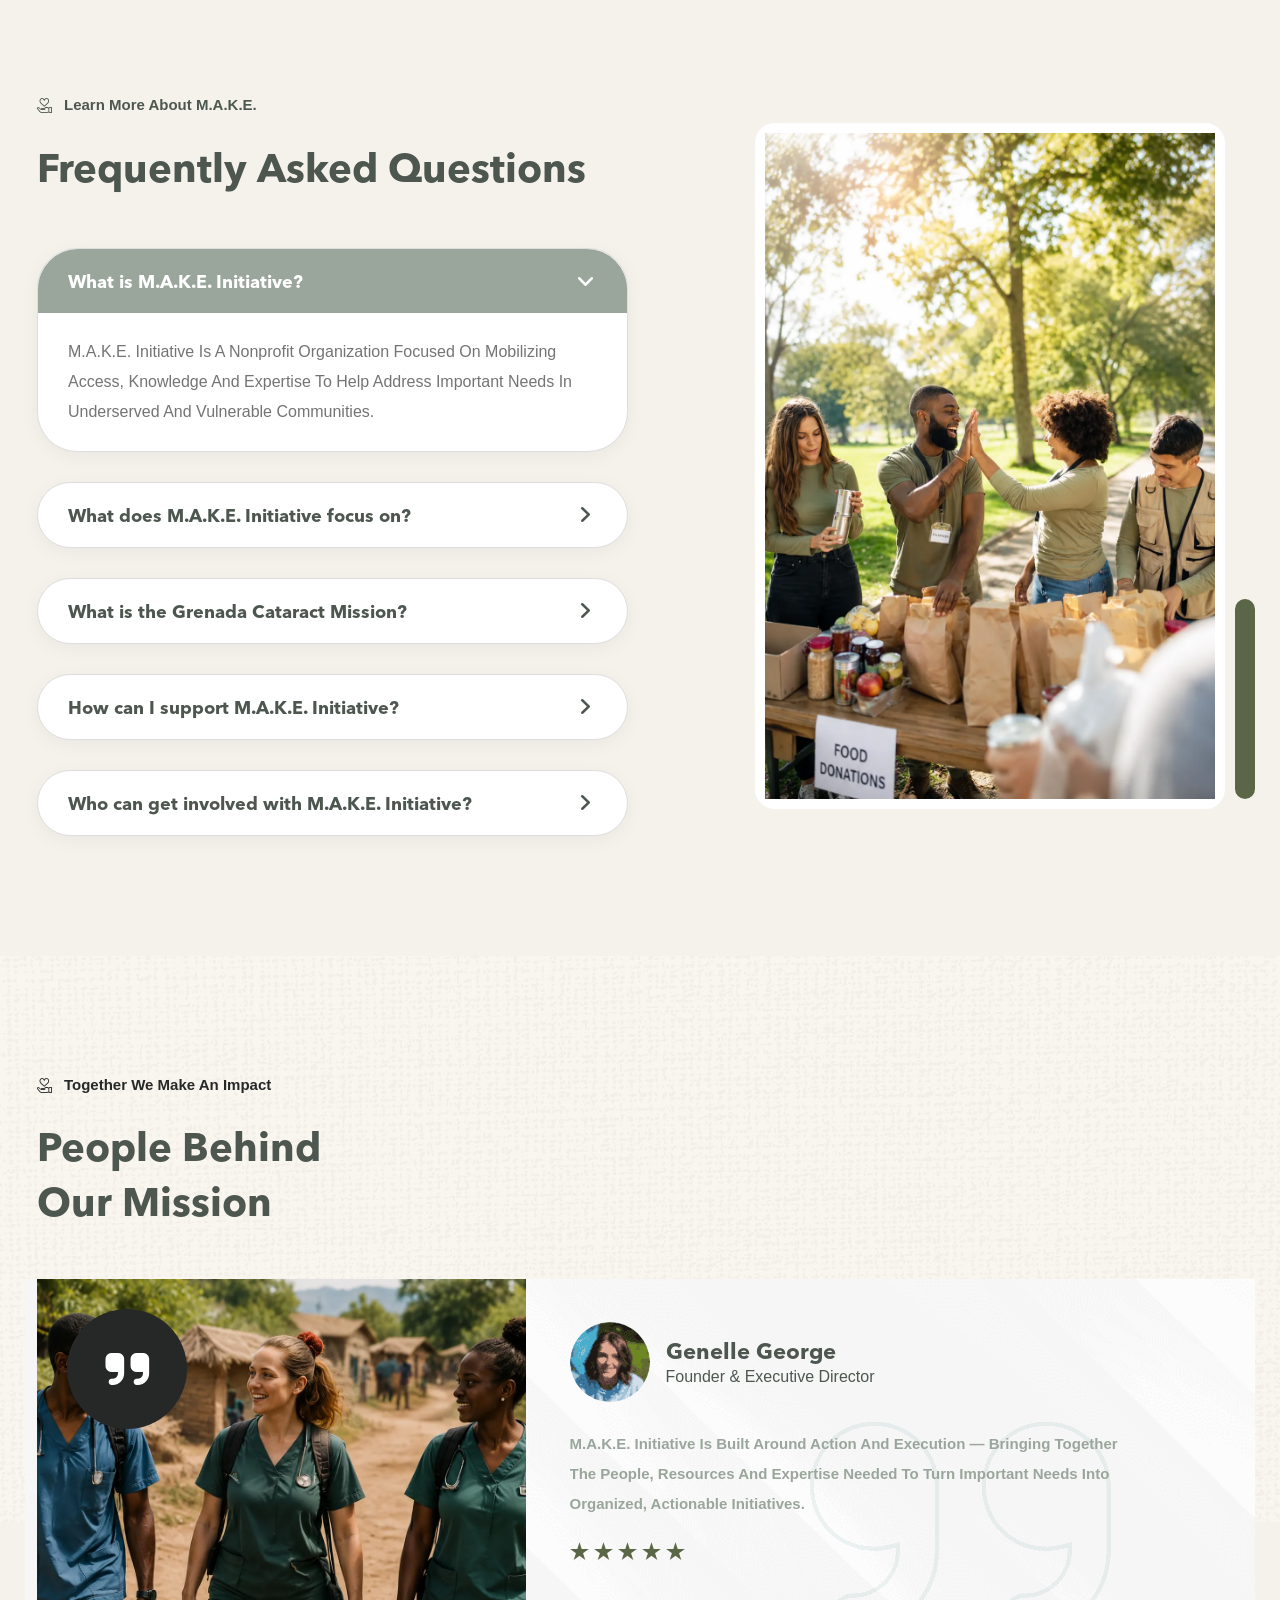
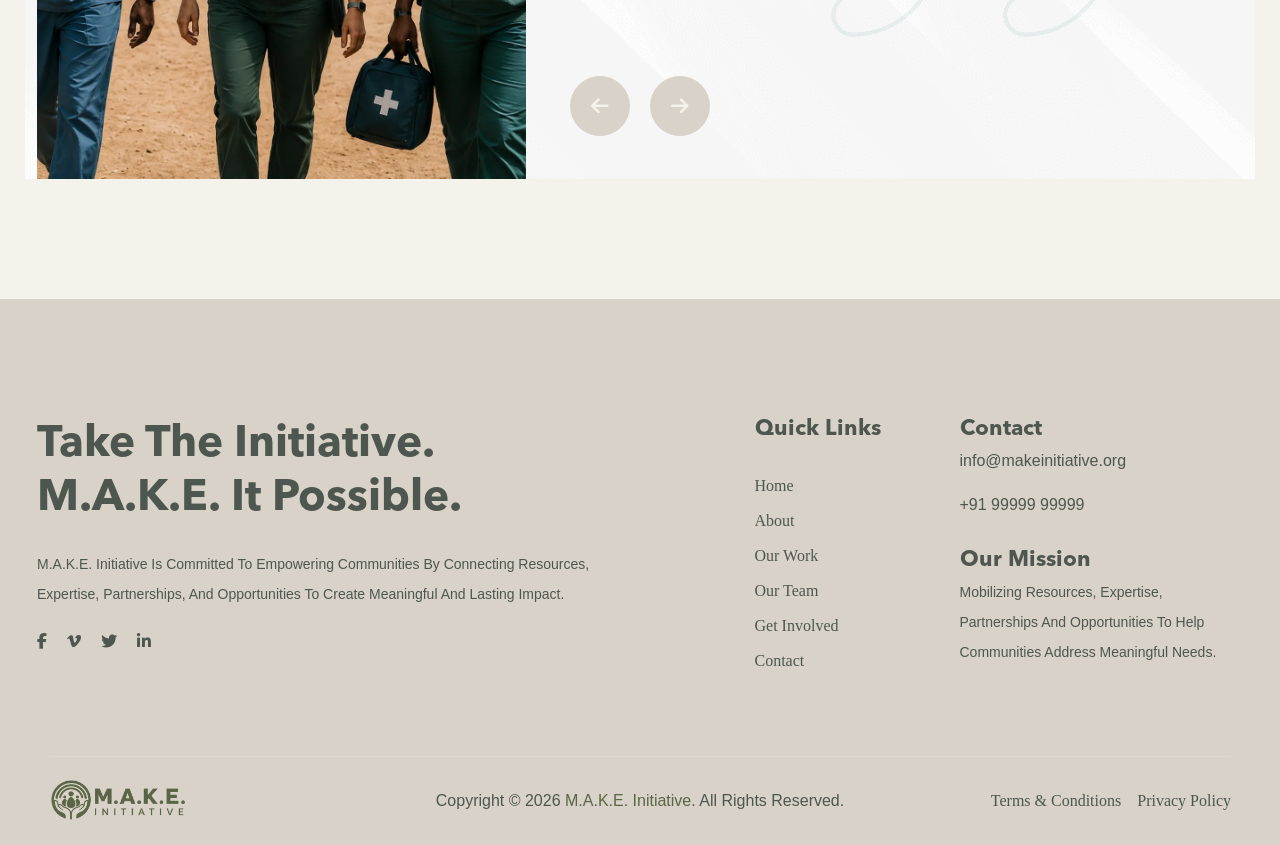
==== commit a589162a: "Initial commit" ====
--- a/index.html
+++ b/index.html
@@ -316,12 +316,9 @@
                 </div>
             </div>
             <div class="banner-bg">
-                <img src="assets/images/banner/banner-one-bg-1.webp" alt="Image" class="parallax-image">
+                <img src="assets/images/banner/banner-one-bg-1.webp" alt="Image" class="parallax-image d-lg-block d-none">
+                <img src="assets/images/banner/banner-one-bg-sm.webp" alt="Image" class="parallax-image d-lg-none d-block">
             </div>
-            <div class="bottom-shape">
-                <img src="assets/images/banner/banner-one-shape.png" alt="Image">
-            </div>
-            <div class="alter-shape" data-aos="zoom-in" data-aos-duration="1000" data-aos-delay="300"></div>
             <!-- <div class="circle-shape"></div> -->
         </section>
         <!-- ==== / banner end ==== -->
@@ -377,7 +374,7 @@
                                     Why M.A.K.E. Initiative?
                                 </span>
 
-                                <h2 class="title-animation">
+                                <h2 class="">
                                     Turning resources into
                                     <span>meaningful action</span>
                                 </h2>
@@ -491,7 +488,7 @@
                                 <i class="icon-donation"></i>
                                 Our Work
                             </span>
-                            <h2 class="title-animation">
+                            <h2 class="">
                                 Turning resources into
                                 <span>action</span>
                             </h2>
@@ -811,7 +808,7 @@
                                     Take the Initiative
                                 </span>
 
-                                <h2 class="title-animation">
+                                <h2 class="">
                                     Together, We Can Make Meaningful Impact
                                 </h2>
 
@@ -867,7 +864,7 @@
                                 <i class="icon-donation"></i>
                                 M.A.K.E. Initiative
                             </span>
-                            <h2 class="title-animation">
+                            <h2 class="">
                                 Our Work & <span>Impact</span>
                             </h2>
                         </div>
@@ -1040,7 +1037,7 @@
                                     Learn More About M.A.K.E.
                                 </span>
 
-                                <h2 class="title-animation">
+                                <h2 class="">
                                     Frequently <span>Asked</span> Questions
                                 </h2>
 
@@ -1233,7 +1230,7 @@
                                 Together We Make An Impact
                             </span>
 
-                            <h2 class="title-animation">
+                            <h2 class="">
                                 People Behind
                                 <span>Our Mission</span>
                             </h2>
--- a/assets/css/main.css
+++ b/assets/css/main.css
@@ -4252,7 +4252,7 @@
     inset-inline-start: 0px;
     width: 100%;
     height: 100%;
-    background: linear-gradient(-104deg, rgba(12, 26, 23, 0) 1.9%, rgba(9, 31, 27, 0.08) 9.94%, rgba(9, 31, 27, 0.17) 22.52%, rgba(9, 31, 27, 0.37) 36.84%, rgba(9, 31, 27, 0.67) 56.36%, #091f1b 79.8%, #091f1b 95.2%, rgba(9, 31, 27, 0.91) 103.44%);
+    background: linear-gradient(#3f3f3fb7);
     z-index: -3;
 }
 
@@ -7454,11 +7454,11 @@
 .help-two .help-two__thumb-inner .thumb-lg {
     position: absolute;
     bottom: 0px;
-    inset-inline-end: 50px;
+    inset-inline-end: 26px;
 }
 
 .help-two .help-two__thumb-inner .thumb-lg img {
-    min-height: 240px;
+    height: 360px;
     border-radius: 20px;
 }
 
@@ -8715,7 +8715,7 @@
     inset: 0px;
     width: 100%;
     height: 100%;
-    background: linear-gradient(-104deg, #0c1a1700 1.9%, #091f1b14 37.31%, #091f1b2b 40.18%, #091f1b5e 47.05%, #091f1bab 56.36%, #091f1b 73.4%, #091f1b 95.2%, #091f1be8 103.44%);
+    background: linear-gradient(#2020209a);
     z-index: -3;
 }
 
@@ -8787,6 +8787,7 @@
 .cta-section-two .cta-bg img {
     width: 100%;
     height: 100%;
+    object-position: center;
 }
 
 .cta-section-two .parallax-image-wrap,
--- a/assets/css/responsive.css
+++ b/assets/css/responsive.css
@@ -1193,4 +1193,9 @@
     .mouseCursor {
         display: none;
     }
+
+    .banner .banner-bg img {
+        object-position: bottom;
+        transform: translate(0%, 25.783%) translate3d(0px, 0px, 0px) !important;
+    }
 }
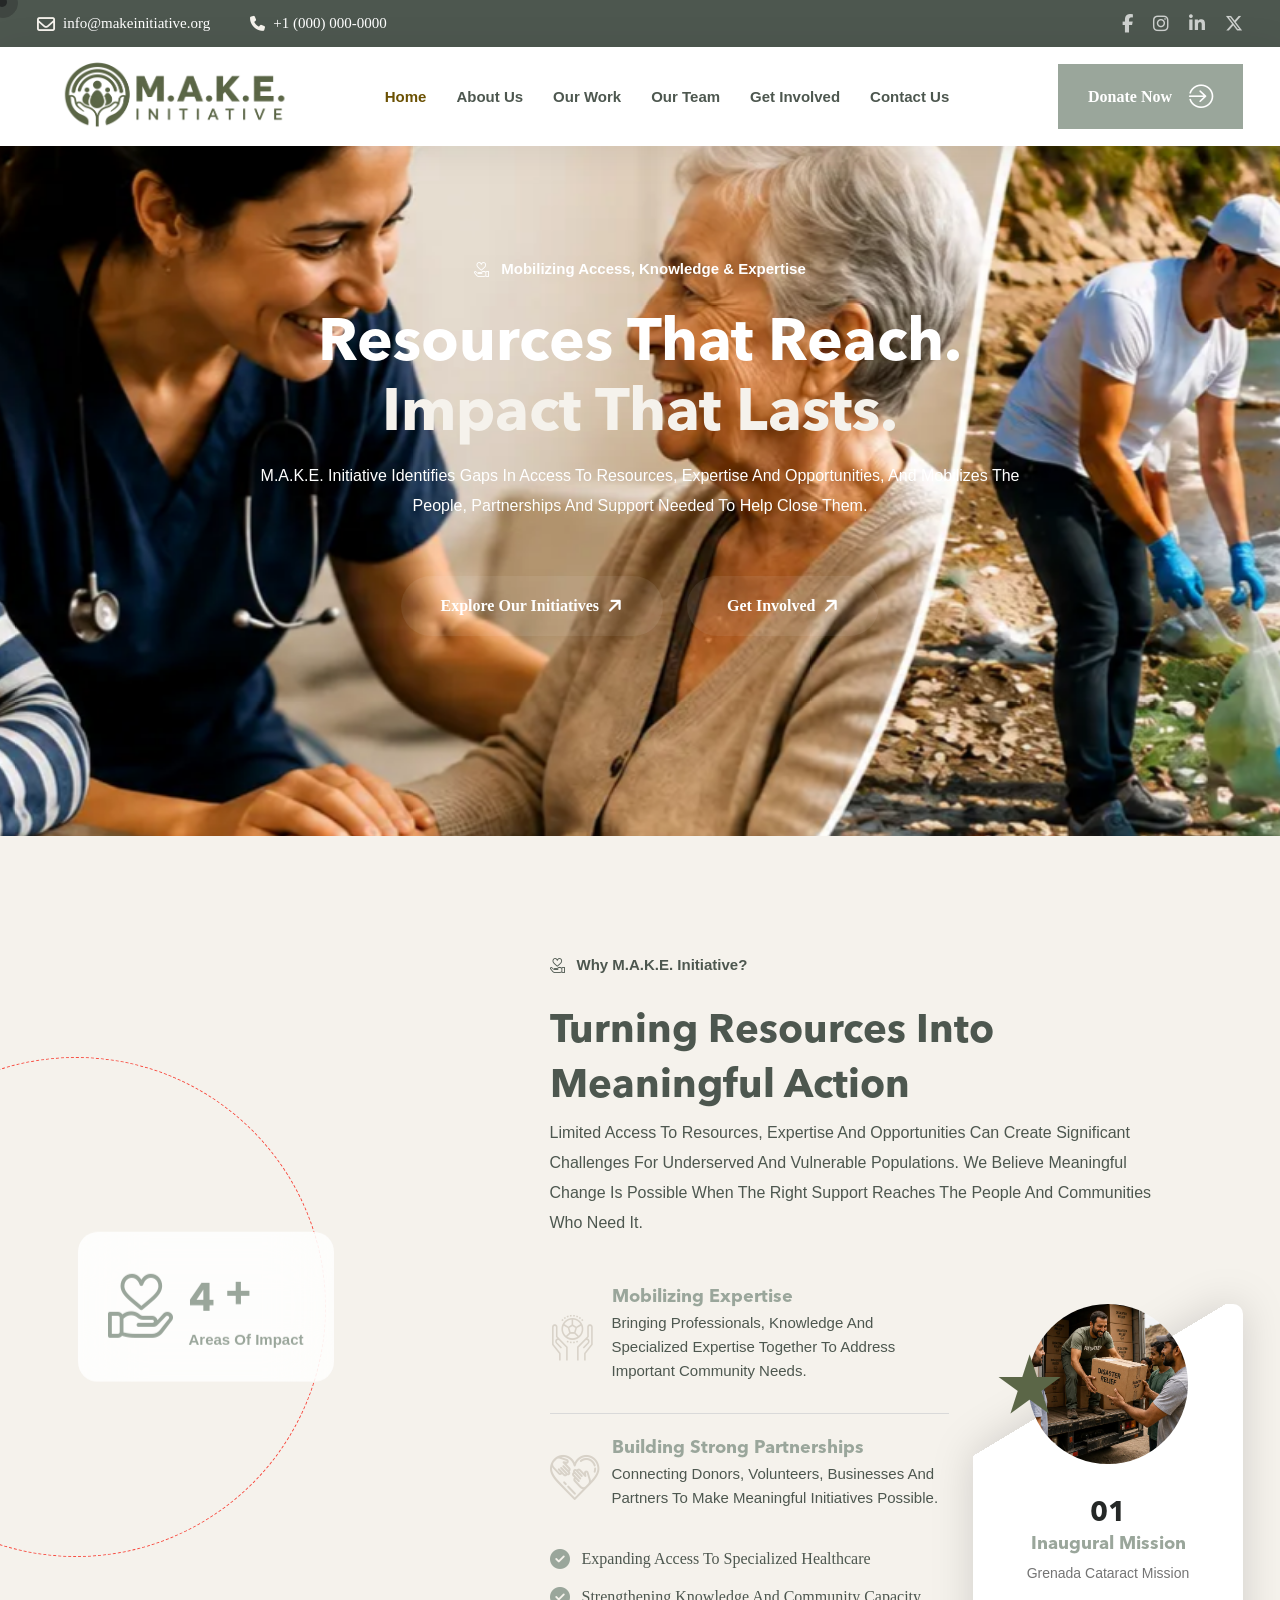
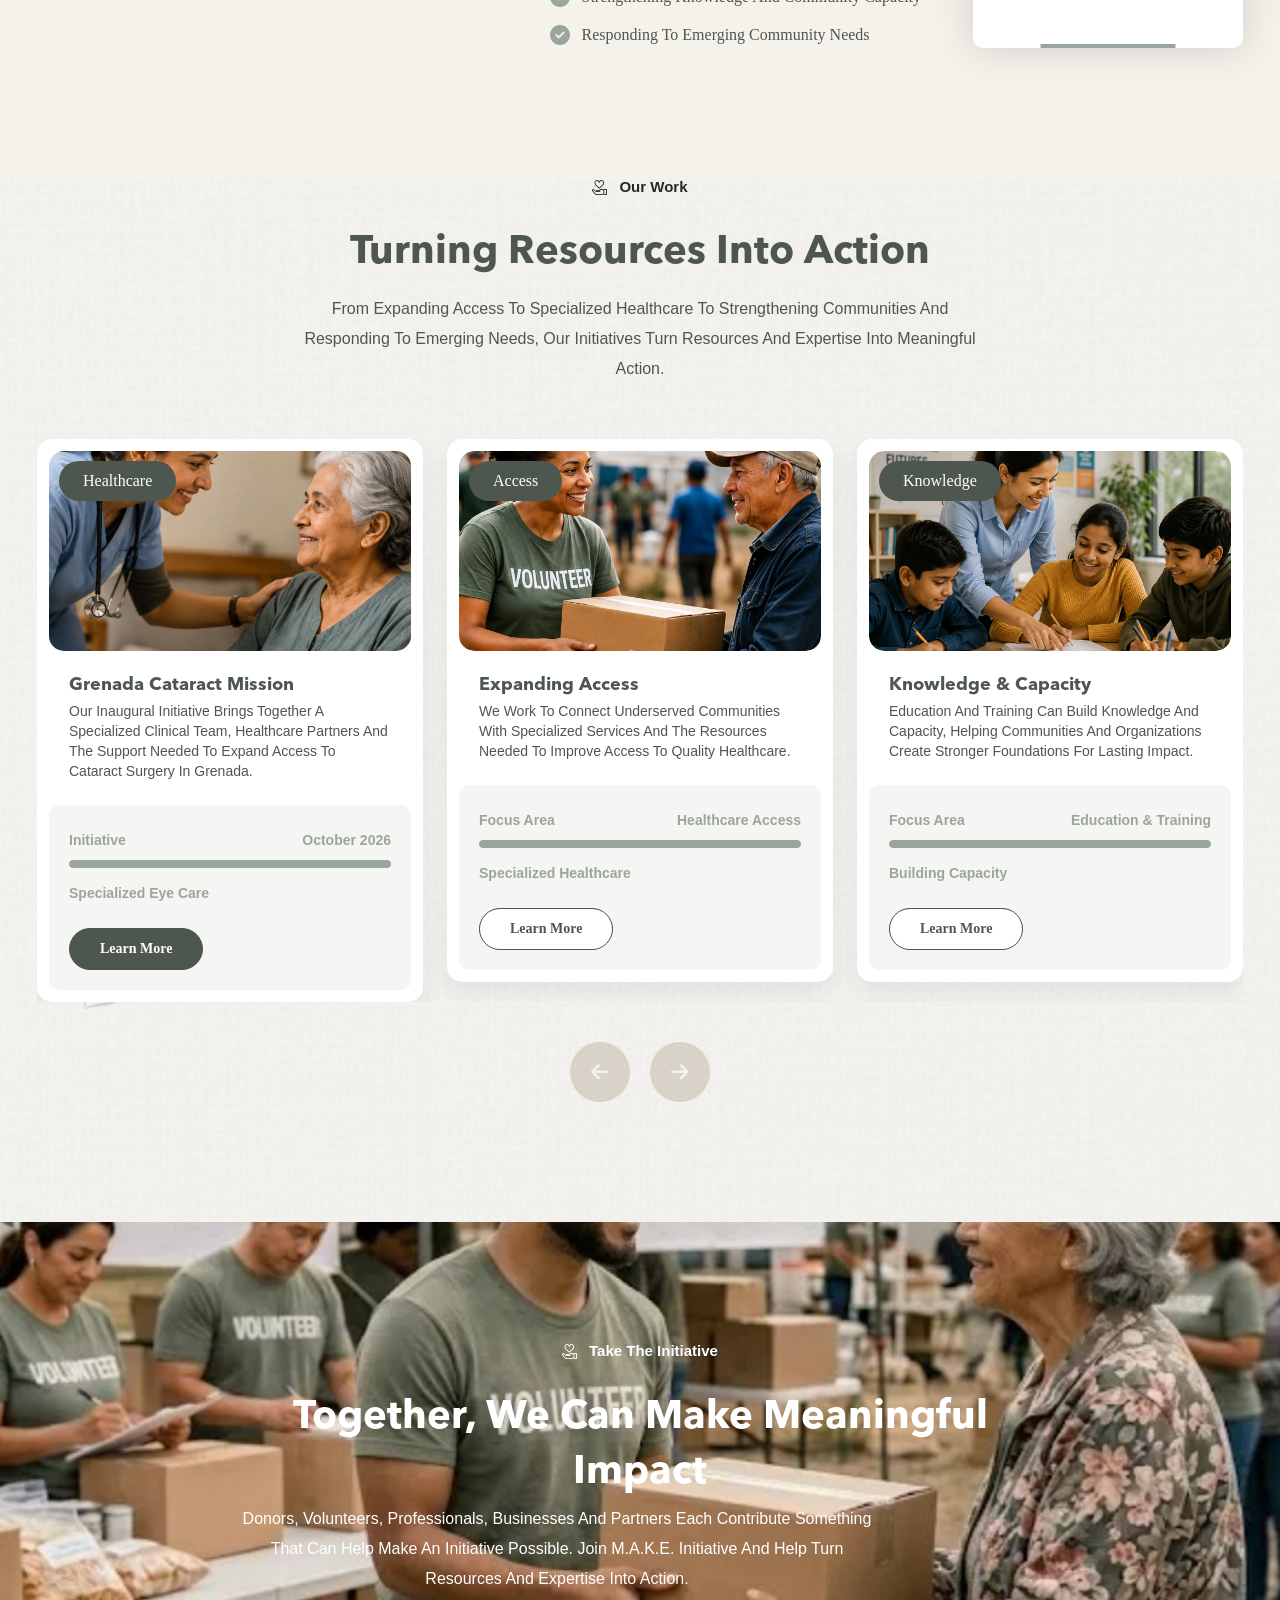
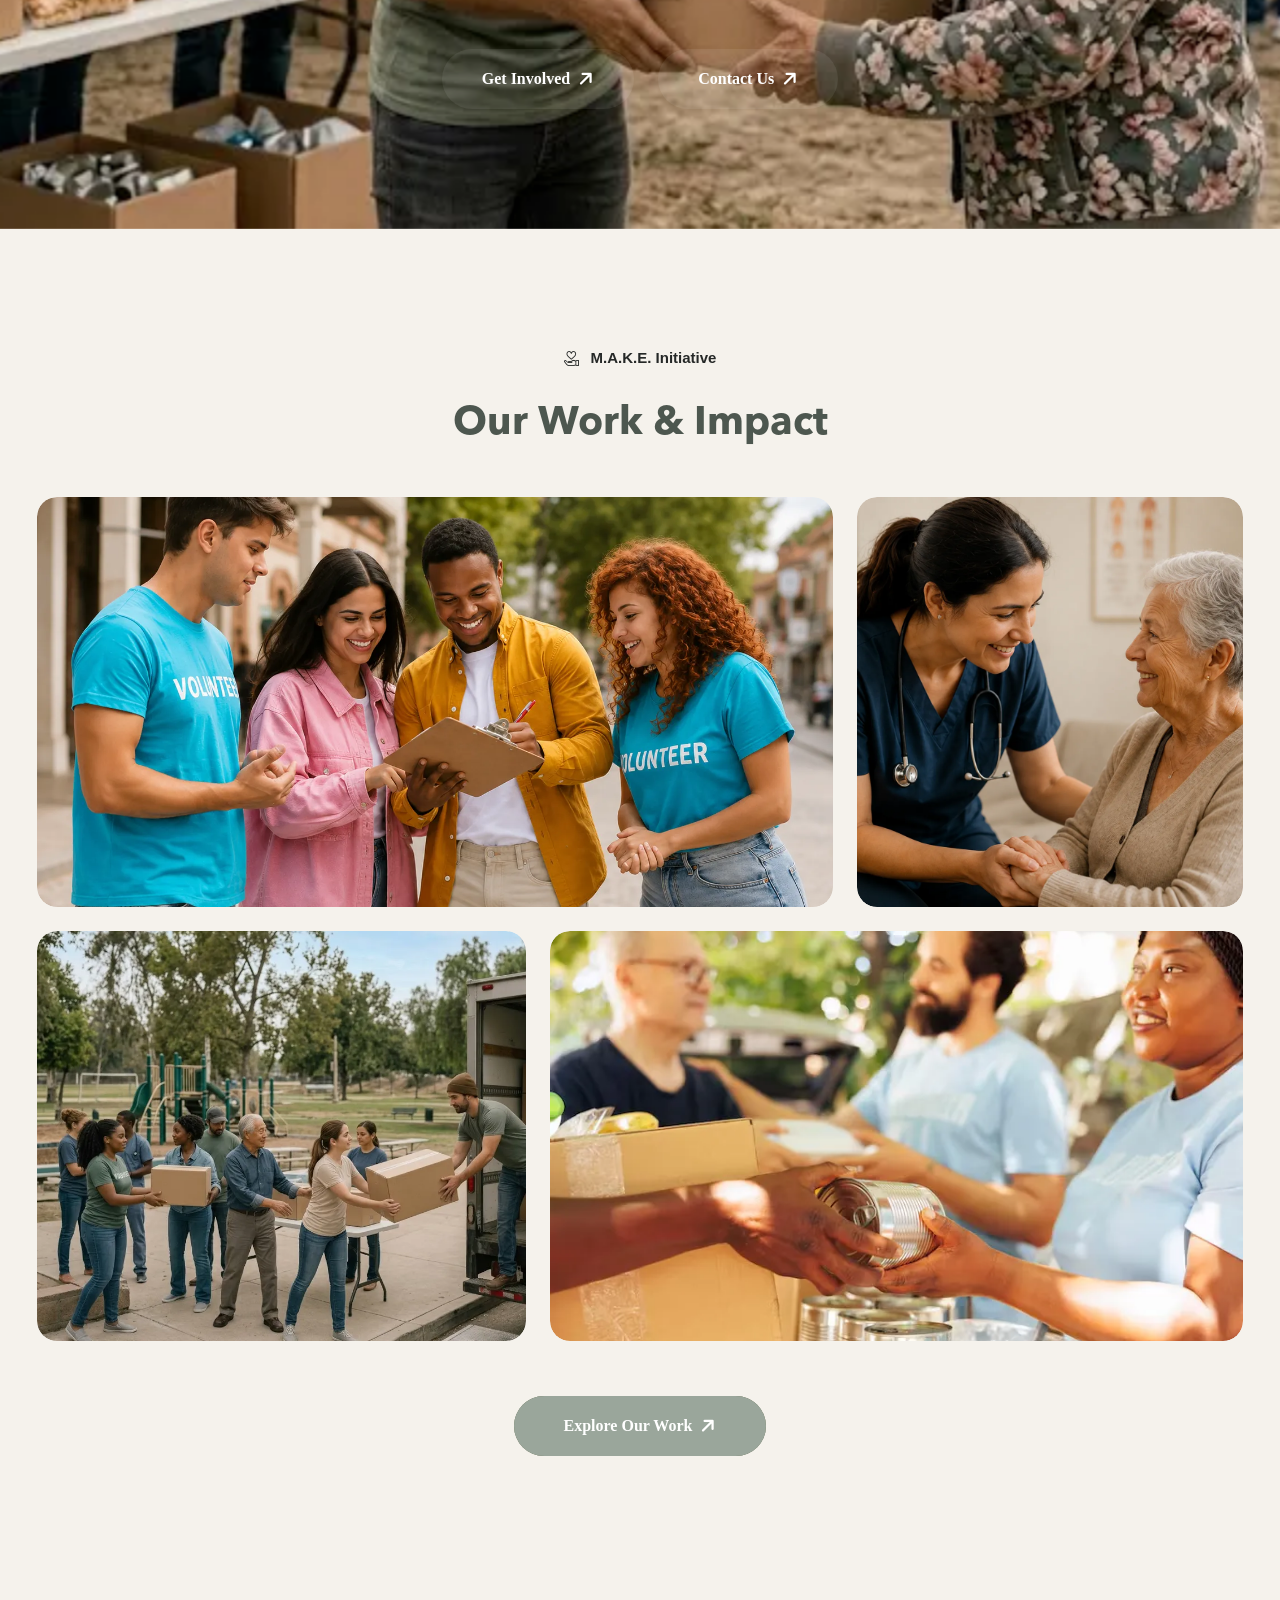
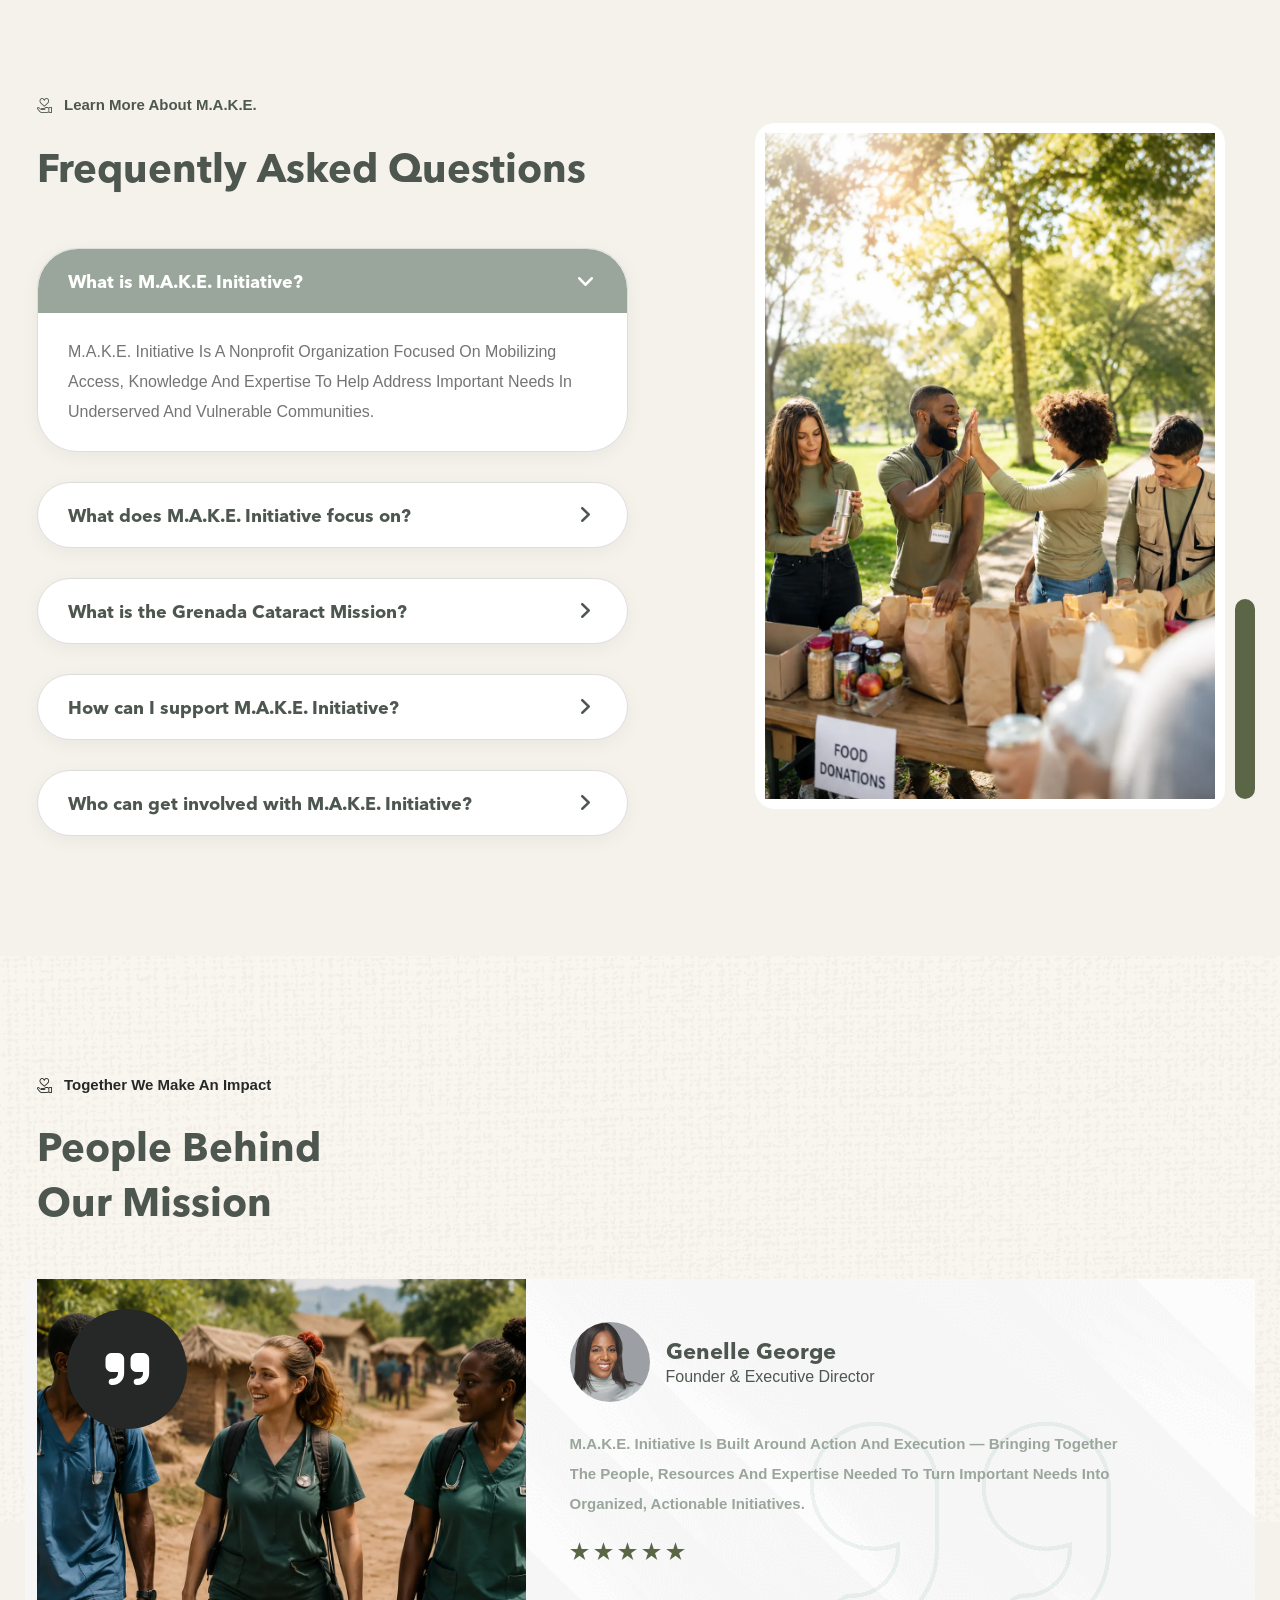
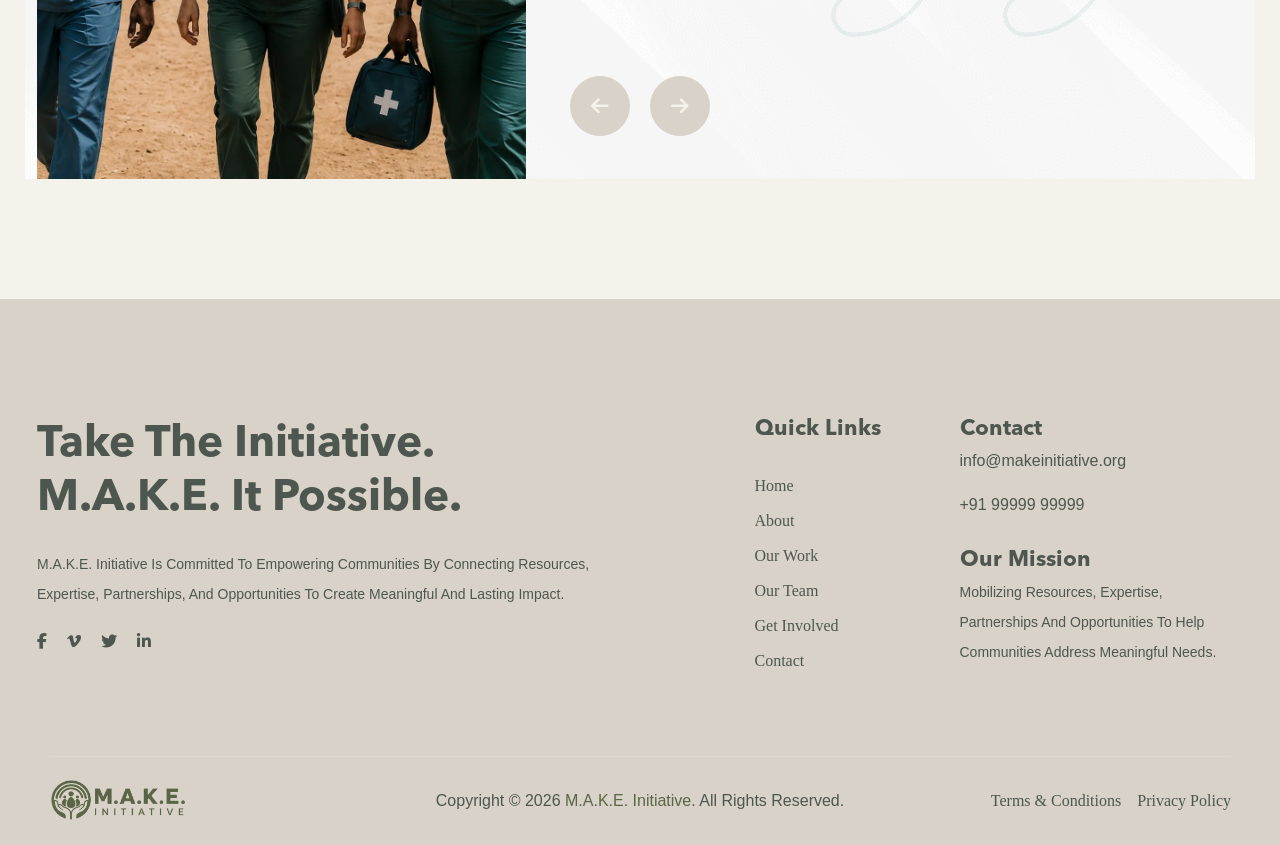
==== commit 5068a5ec: "Initial commit" ====
--- a/index.html
+++ b/index.html
@@ -278,10 +278,10 @@
                                 </div>
                                 <div class="swiper-slide">
                                     <div class="banner__content text-center">
-                                        <span class="sub-title text-white">
+                                        <!-- <span class="sub-title text-white">
                                             <i class="icon-donation"></i>
                                             Our First Initiative
-                                        </span>
+                                        </span> -->
 
                                         <h1>
                                             Expanding Access to
@@ -316,8 +316,10 @@
                 </div>
             </div>
             <div class="banner-bg">
-                <img src="assets/images/banner/banner-one-bg-1.webp" alt="Image" class="parallax-image d-lg-block d-none">
-                <img src="assets/images/banner/banner-one-bg-sm.webp" alt="Image" class="parallax-image d-lg-none d-block">
+                <img src="assets/images/banner/banner-one-bg-1.webp" alt="Image"
+                    class="parallax-image d-lg-block d-none">
+                <img src="assets/images/banner/banner-one-bg-sm.webp" alt="Image"
+                    class="parallax-image d-lg-none d-block">
             </div>
             <!-- <div class="circle-shape"></div> -->
         </section>
@@ -460,7 +462,7 @@
 
                                         <div class="help-card-content">
                                             <h4>01</h4>
-                                            <h6>First Initiative</h6>
+                                            <h6>Inaugural Mission</h6>
                                             <p>
                                                 Grenada Cataract Mission
                                             </p>
@@ -947,7 +949,7 @@
                             <div class="thumb">
                                 <a href="#">
                                     <img src="assets/images/award/three.webp"
-                                        alt="Beach Cleaning and Environmental Care">
+                                        alt="Community Empowerment">
                                 </a>
                             </div>
 
@@ -956,12 +958,12 @@
                                 <div class="award__content">
                                     <h5>
                                         <a href="#">
-                                            Beach Cleaning
+                                          Community Empowerment
                                         </a>
                                     </h5>
 
                                     <p>
-                                        Creating cleaner beaches through community action and environmental care
+                                        Mobilizing resources and local expertise into hands-on action
                                     </p>
                                 </div>
 
@@ -1091,12 +1093,9 @@
 
                                             <div class="accordion-body">
                                                 <p>
-                                                    Healthcare is an important part of
-                                                    M.A.K.E. Initiative's foundation,
-                                                    while its work also extends to
-                                                    education and training, partnerships,
-                                                    community support, resources and
-                                                    infrastructure, and responding to
+                                                    Healthcare is at the heart of M.A.K.E. Initiative. Our work extends
+                                                    beyond direct care to include education and training, partnerships,
+                                                    community support, resources and infrastructure, and responses to
                                                     emerging needs.
                                                 </p>
                                             </div>
@@ -1270,7 +1269,7 @@
                                                     <div class="author-info">
 
                                                         <div class="author-thumb">
-                                                            <img src="assets/images/author-two.png"
+                                                            <img src="assets/images/genelle-george.webp"
                                                                 alt="M.A.K.E. Initiative">
                                                         </div>
 
@@ -1299,9 +1298,7 @@
                                                             <i class="icon-star"></i>
                                                             <i class="icon-star"></i>
                                                         </div>
-
-                                                    </div>
-
+                                                    </div>
                                                 </div>
                                             </div>
 
@@ -1309,11 +1306,9 @@
                                             <!-- Slide 2 -->
                                             <div class="swiper-slide">
                                                 <div class="testimonial-two__single">
-
                                                     <div class="author-info">
-
                                                         <div class="author-thumb">
-                                                            <img src="assets/images/author-two.png"
+                                                            <img src="assets/images/kim-lee.webp"
                                                                 alt="M.A.K.E. Initiative">
                                                         </div>
 
@@ -1349,7 +1344,7 @@
                                             </div>
 
                                             <!-- Slide 3 -->
-                                            <div class="swiper-slide">
+                                            <!-- <div class="swiper-slide">
                                                 <div class="testimonial-two__single">
                                                     <div class="author-info">
                                                         <div class="author-thumb">
@@ -1380,7 +1375,7 @@
                                                         </div>
                                                     </div>
                                                 </div>
-                                            </div>
+                                            </div> -->
                                         </div>
                                     </div>
                                     <div class="slider-navigation cta">
@@ -1403,7 +1398,7 @@
                 </div>
             </div>
             <div class="blog-bg">
-                <img src="assets/images/blog/blog-bg.png" alt="Image">
+                <img src="assets/images/blog-bg.png" alt="Image">
             </div>
         </section>
 
--- a/assets/css/main.css
+++ b/assets/css/main.css
@@ -2571,7 +2571,7 @@
  ==== */
 
 .preloader {
-    background-color: var(--black);
+    background-color: var(--warm-ivory);
     position: fixed;
     z-index: 99999;
     height: 100vh;
@@ -3885,8 +3885,9 @@
     font-size: 16px;
     text-transform: capitalize;
     width: 100%;
+    font-family: var(--heading-font);
     position: relative;
-    font-weight: 700;
+    font-weight: 600;
 }
 
 .mobile-menu .navbar__item a:hover {
--- a/assets/css/responsive.css
+++ b/assets/css/responsive.css
@@ -1198,4 +1198,15 @@
         object-position: bottom;
         transform: translate(0%, 25.783%) translate3d(0px, 0px, 0px) !important;
     }
+
+    .faq {
+        padding: 0;
+    }
+
+    .testimonial-two {
+        padding: 100px 0 0;
+    }
+    .sub-title{
+        font-size: 14px;
+    }
 }
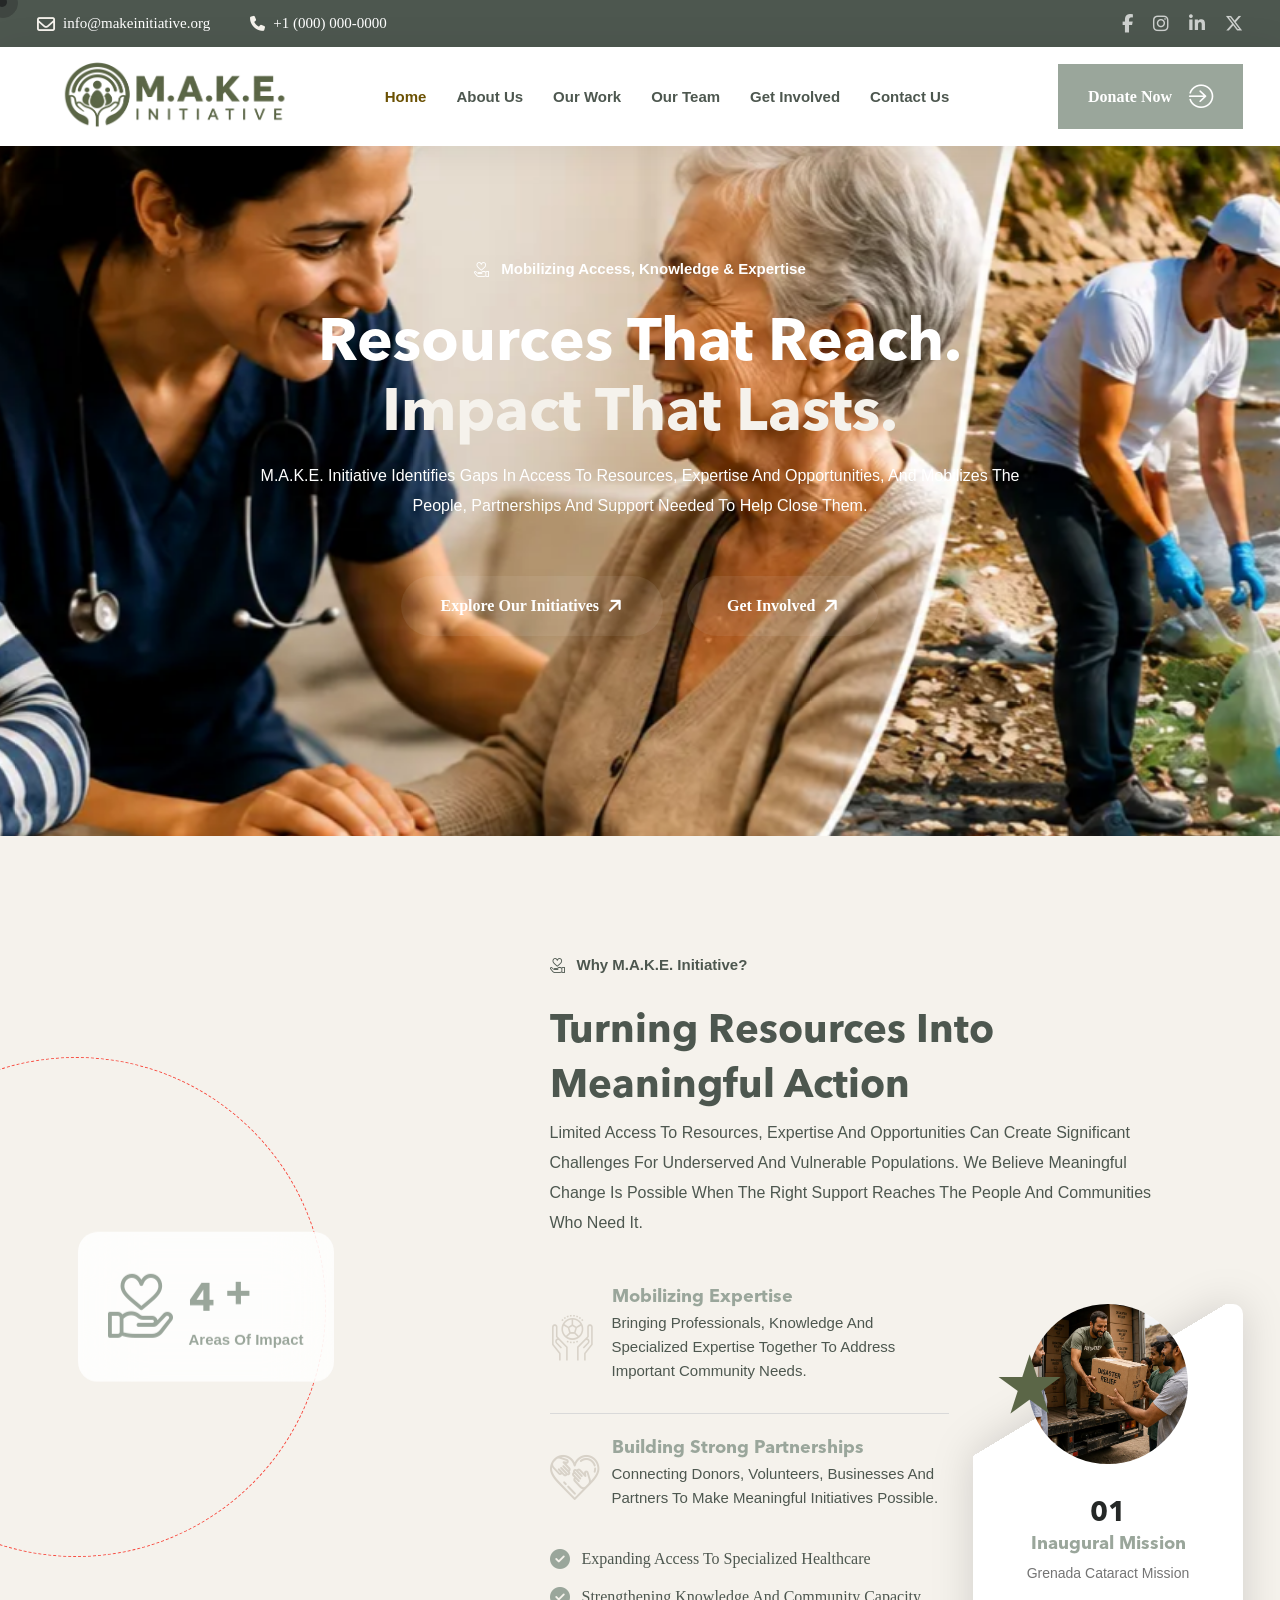
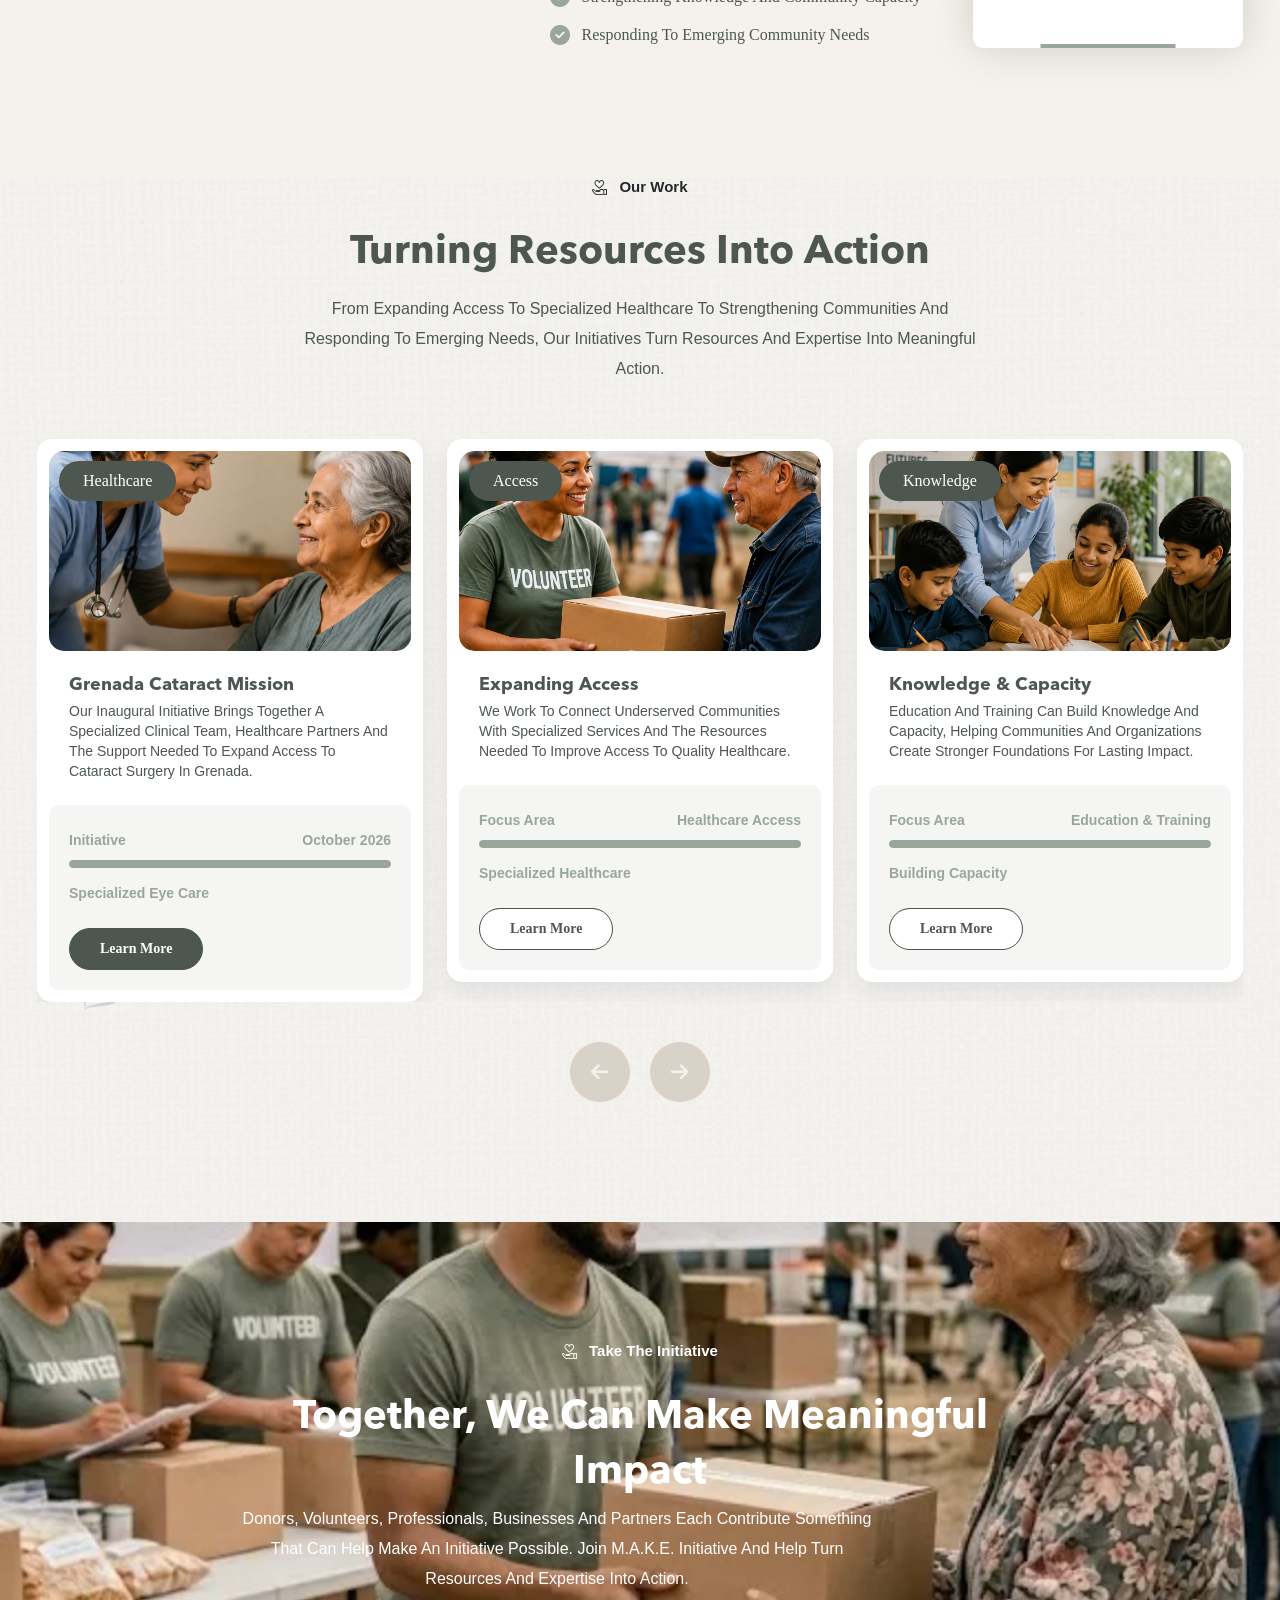
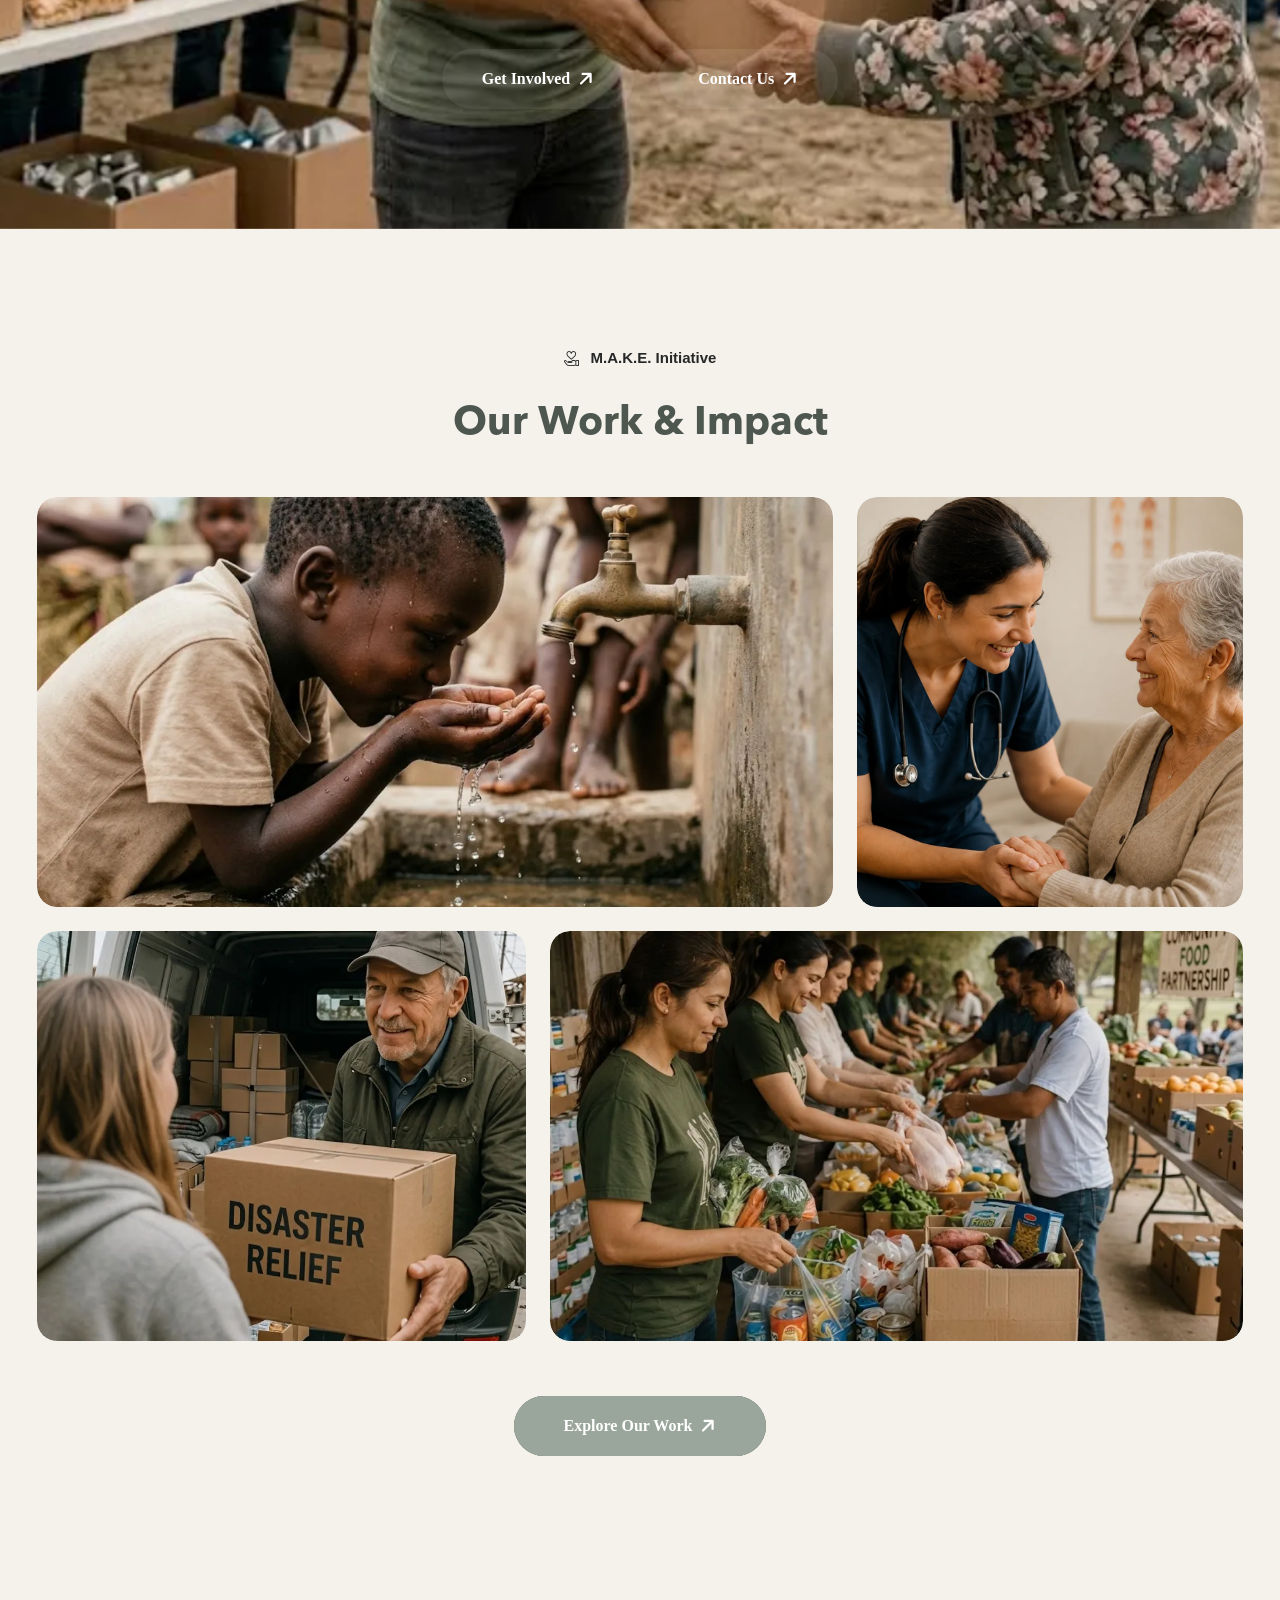
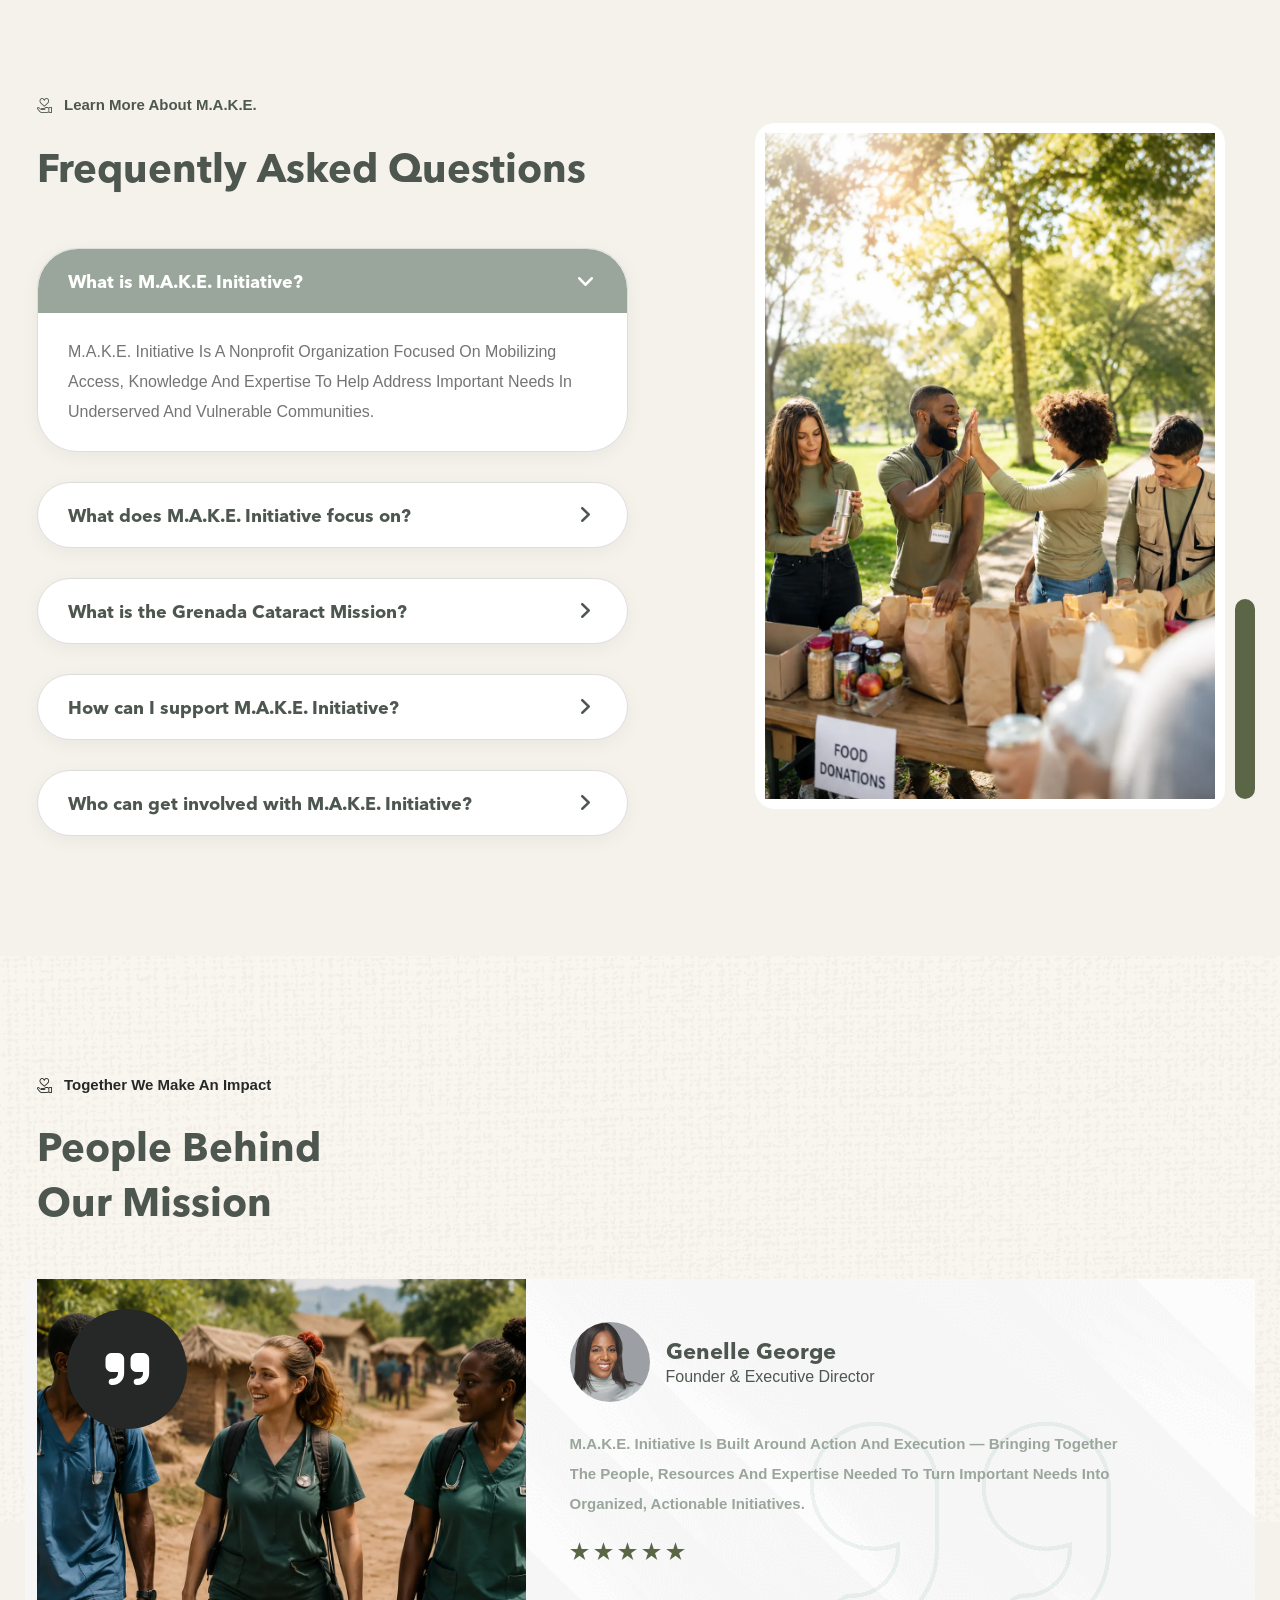
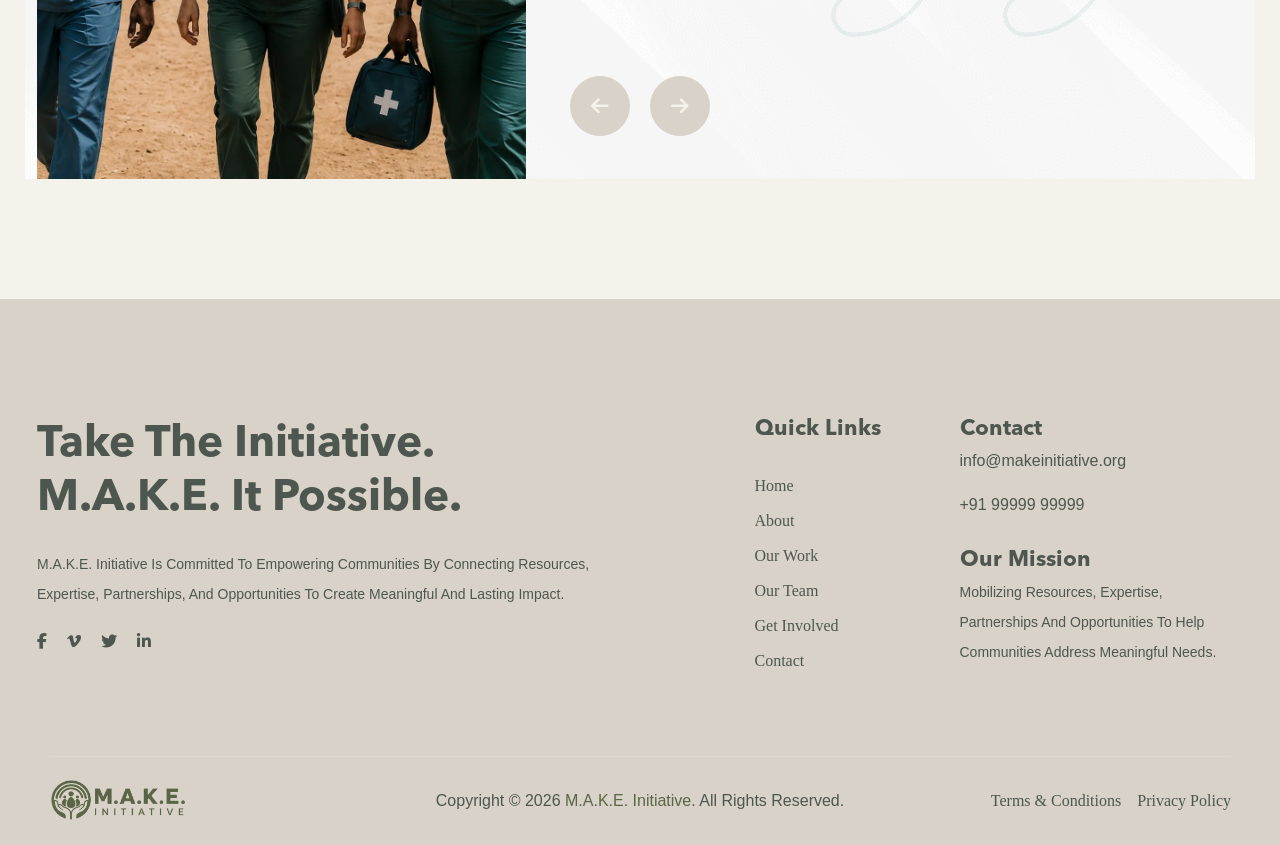
==== commit 5f62430f: "Initial commit" ====
--- a/index.html
+++ b/index.html
@@ -888,12 +888,13 @@
                                 <div class="award__content">
                                     <h5>
                                         <a href="#">
-                                            Grenada Cataract Mission
+                                            Clean Water & Community Health
                                         </a>
                                     </h5>
 
                                     <p>
-                                        October 2026
+                                        Providing access to safe water and local solutions that help communities stay
+                                        healthy, resilient and empowered.
                                     </p>
                                 </div>
 
@@ -948,8 +949,7 @@
 
                             <div class="thumb">
                                 <a href="#">
-                                    <img src="assets/images/award/three.webp"
-                                        alt="Community Empowerment">
+                                    <img src="assets/images/award/three.webp" alt="Community Empowerment">
                                 </a>
                             </div>
 
@@ -958,12 +958,12 @@
                                 <div class="award__content">
                                     <h5>
                                         <a href="#">
-                                          Community Empowerment
+                                            Disaster Relief & Response
                                         </a>
                                     </h5>
 
                                     <p>
-                                        Mobilizing resources and local expertise into hands-on action
+                                        Mobilizing resources and local expertise into rapid, hands-on relief action
                                     </p>
                                 </div>
 
@@ -992,12 +992,13 @@
                                 <div class="award__content">
                                     <h5>
                                         <a href="#">
-                                            Stronger Partnerships
+                                            Community Food Partnerships
                                         </a>
                                     </h5>
 
                                     <p>
-                                        Bringing people, resources and expertise together
+                                        Bringing communities, food resources and local partners together to fight hunger
+                                        and strengthen food security
                                     </p>
                                 </div>
 
--- a/assets/css/main.css
+++ b/assets/css/main.css
@@ -15088,165 +15088,6 @@
 
 .rtl .soon {
     direction: ltr;
-}
-
-/* ==== 
- --------- (5.20) coming soon section styles end ---------
- ==== */
-
-.pg-four .pt-120 {
-    padding-top: 100px;
-}
-
-.pg-four .ff-volunteer-two .commmit-tab-single {
-    display: -webkit-box !important;
-    display: -ms-flexbox !important;
-    display: flex !important;
-}
-
-.pg-four .pb-120 {
-    padding-bottom: 100px;
-}
-
-.pg-four .mt-120 {
-    margin-top: 100px;
-}
-
-.pg-four .mb-120 {
-    margin-bottom: 100px;
-}
-
-.pg-four .mb-60 {
-    margin-bottom: 60px;
-}
-
-.pg-four .mt-60 {
-    margin-top: 55px;
-}
-
-.pg-four .mt-40 {
-    margin-top: 40px;
-}
-
-.pg-four .mt-30 {
-    margin-top: 30px;
-}
-
-.pg-four .mt-25 {
-    margin-top: 25px;
-}
-
-.pg-four .mt-20 {
-    margin-top: 20px;
-}
-
-.pg-four .mt-15 {
-    margin-top: 15px;
-}
-
-.pg-four .mt-10 {
-    margin-top: 10px;
-}
-
-.pg-four .fw-5 {
-    font-weight: 500;
-}
-
-.pg-four .fw-6 {
-    font-weight: 600;
-}
-
-.pg-four .fw-7 {
-    font-weight: 700;
-}
-
-.pg-four .fw-8 {
-    font-weight: 800;
-}
-
-.pg-four .text-gr {
-    color: #bdbdbd;
-}
-
-.pg-four .text-gr-2 {
-    color: #667471;
-}
-
-.pg-four .txt-base {
-    color: var(--base-color);
-}
-
-.pg-four .txt-lg {
-    font-size: 18px;
-}
-
-.pg-four .sub-title {
-    font-family: "Edu VIC WA NT Beginner", cursive;
-    font-size: 18px;
-    line-height: 28px;
-    margin-top: -8px;
-    color: var(--base-color) !important;
-    margin-top: -6px !important;
-    margin-bottom: 16px !important;
-}
-
-.pg-four .bg-fc {
-    background-color: rgba(18, 47, 42, 0.1);
-}
-
-.pg-four h1,
-.pg-four h2,
-.pg-four h3,
-.pg-four h4,
-.pg-four h5,
-.pg-four h6 {
-    color: #232222;
-    font-family: "Hubot Sans", serif;
-}
-
-.pg-four .hb {
-    font-family: "Hubot Sans", serif;
-}
-
-.pg-four p {
-    color: #4f5b73;
-}
-
-.pg-four p,
-.pg-four span,
-.pg-four a,
-.pg-four q,
-.pg-four li {
-    font-family: "Inter", serif;
-}
-
-.pg-four .text-xl {
-    font-size: 24px;
-    line-height: 34px;
-}
-
-@media only screen and (max-width: 1199px) {
-    .pg-four .text-xl {
-        font-size: 20px;
-        line-height: 30px;
-    }
-}
-
-.pg-four .btn--primary {
-    border: 1px solid var(--black) !important;
-    background-color: var(--base-color);
-    font-weight: 600;
-    border-radius: 40px;
-}
-
-.pg-four .btn--primary::before,
-.pg-four .btn--primary::after {
-    background-color: #fbda33;
-    border-radius: 0px;
-}
-
-.pg-four .cta {
-    margin-top: 40px !important;
 }
 
 .topbar--quaternary {
@@ -18621,197 +18462,6 @@
     }
 }
 
-.dark-body .pg-four .banner-four h2,
-.dark-body .pg-four .banner-four p {
-    color: var(--white);
-}
-
-.dark-body .pg-four .counter-four {
-    background-color: #2e2222;
-}
-
-.dark-body .pg-four .counter-four h1,
-.dark-body .pg-four .counter-four h2,
-.dark-body .pg-four .counter-four h3,
-.dark-body .pg-four .counter-four h4,
-.dark-body .pg-four .counter-four h5,
-.dark-body .pg-four .counter-four h6,
-.dark-body .pg-four .counter-four p {
-    color: white;
-}
-
-.dark-body .pg-four .fc-goal h1,
-.dark-body .pg-four .fc-goal h2,
-.dark-body .pg-four .fc-goal h3,
-.dark-body .pg-four .fc-goal h4,
-.dark-body .pg-four .fc-goal h5,
-.dark-body .pg-four .fc-goal h6,
-.dark-body .pg-four .fc-goal p,
-.dark-body .pg-four .commit h1,
-.dark-body .pg-four .commit h2,
-.dark-body .pg-four .commit h3,
-.dark-body .pg-four .commit h4,
-.dark-body .pg-four .commit h5,
-.dark-body .pg-four .commit h6,
-.dark-body .pg-four .commit p {
-    color: white;
-}
-
-.dark-body .pg-four .fc-goal .goal__single,
-.dark-body .pg-four .commit .goal__single {
-    background-color: #2e2222;
-}
-
-.dark-body .pg-four .commit h4 {
-    color: var(--black);
-}
-
-.dark-body .pg-four .commit .commmit-tab-single {
-    border-color: var(--white);
-}
-
-.dark-body .pg-four .fc-profit {
-    background-color: #2e2222;
-}
-
-.dark-body .pg-four .fc-profit li {
-    color: var(--white);
-}
-
-.dark-body .pg-four .fc-community {
-    background-color: #1e1e1e;
-}
-
-.dark-body .pg-four .fc-community h1,
-.dark-body .pg-four .fc-community h2,
-.dark-body .pg-four .fc-community h3,
-.dark-body .pg-four .fc-community h4,
-.dark-body .pg-four .fc-community h5,
-.dark-body .pg-four .fc-community h6,
-.dark-body .pg-four .fc-community p {
-    color: white !important;
-}
-
-.dark-body .pg-four .fc-cause .shape img {
-    display: none;
-}
-
-.dark-body .pg-four .fc-partner h1,
-.dark-body .pg-four .fc-partner h2,
-.dark-body .pg-four .fc-partner h3,
-.dark-body .pg-four .fc-partner h4,
-.dark-body .pg-four .fc-partner h5,
-.dark-body .pg-four .fc-partner h6,
-.dark-body .pg-four .fc-partner p {
-    color: white !important;
-}
-
-.dark-body .pg-four .fc-contact .contact__content {
-    background-color: #1e1e1e !important;
-}
-
-.dark-body .pg-four .fc-contact .contact__content::after {
-    background-color: #1e1e1e !important;
-}
-
-.dark-body .pg-four .fc-cause .content h6,
-.dark-body .pg-four .fc-cause .content p {
-    color: var(--white);
-}
-
-.dark-body .pg-four .fc-cause .tag a {
-    background-color: var(--base-color) !important;
-    color: var(--white) !important;
-}
-
-.dark-body .pg-four .fc-cause .cause__slider-cta {
-    background-color: transparent;
-}
-
-.dark-body .pg-four .fc-cause .cause__slider-cta p,
-.dark-body .pg-four .fc-cause .cause__slider-cta span {
-    color: var(--white) !important;
-}
-
-.dark-body .pg-four .fc-testimonial .testimonial__slider-single {
-    background-color: #fbda33 !important;
-}
-
-.dark-body .pg-four .fc-testimonial .testimonial__slider-single h6 {
-    color: var(--black) !important;
-}
-
-.dark-body .pg-four .ff-overview {
-    background-color: #2c2a29;
-}
-
-.dark-body .pg-four .ff-overview h3 {
-    color: var(--white);
-}
-
-.dark-body .pg-four .ff-overview a:hover {
-    color: var(--white);
-}
-
-.dark-body .pg-four .ff-servicce-three,
-.dark-body .pg-four .ff-cause,
-.dark-body .pg-four .ff-volunteer-two,
-.dark-body .pg-four .ff-volunteer,
-.dark-body .pg-four .ff-testimonial {
-    background-color: #1e1e1e;
-}
-
-.dark-body .pg-four .ff-cause h2 {
-    color: var(--white) !important;
-}
-
-.dark-body .pg-four .ff-cause .cause__slider-cta {
-    background-color: transparent;
-}
-
-.dark-body .pg-four .ff-cause .cause__slider-cta p,
-.dark-body .pg-four .ff-cause .cause__slider-cta span {
-    color: var(--white) !important;
-}
-
-.dark-body .pg-four .ff-community {
-    background-color: #1e1e1e;
-}
-
-.dark-body .pg-four .ff-community .tc-two h5,
-.dark-body .pg-four .ff-community .tc-two p {
-    color: var(--black);
-}
-
-.dark-body .pg-four .ff-team .btn--primary::before,
-.dark-body .pg-four .ff-team .btn--primary::after {
-    background-color: var(--base-color) !important;
-}
-
-.dark-body .pg-four .ff-team .shp {
-    background-color: #1e1e1e;
-}
-
-.dark-body .pg-four .ff-team .team__single-content__icon {
-    background-color: var(--black) !important;
-}
-
-.dark-body .pg-four .ff-team .team__single-content a {
-    color: var(--white) !important;
-}
-
-.dark-body .pg-four .ff-blog .blog__single {
-    background-color: transparent !important;
-}
-
-.dark-body .pg-four .ff-blog .blog__single-cta a {
-    color: var(--black);
-}
-
-.dark-body .pg-four .topbar-five .topbar__extra p {
-    color: var(--white);
-}
-
 .header-five.sticky-header {
     top: 0px !important;
 }
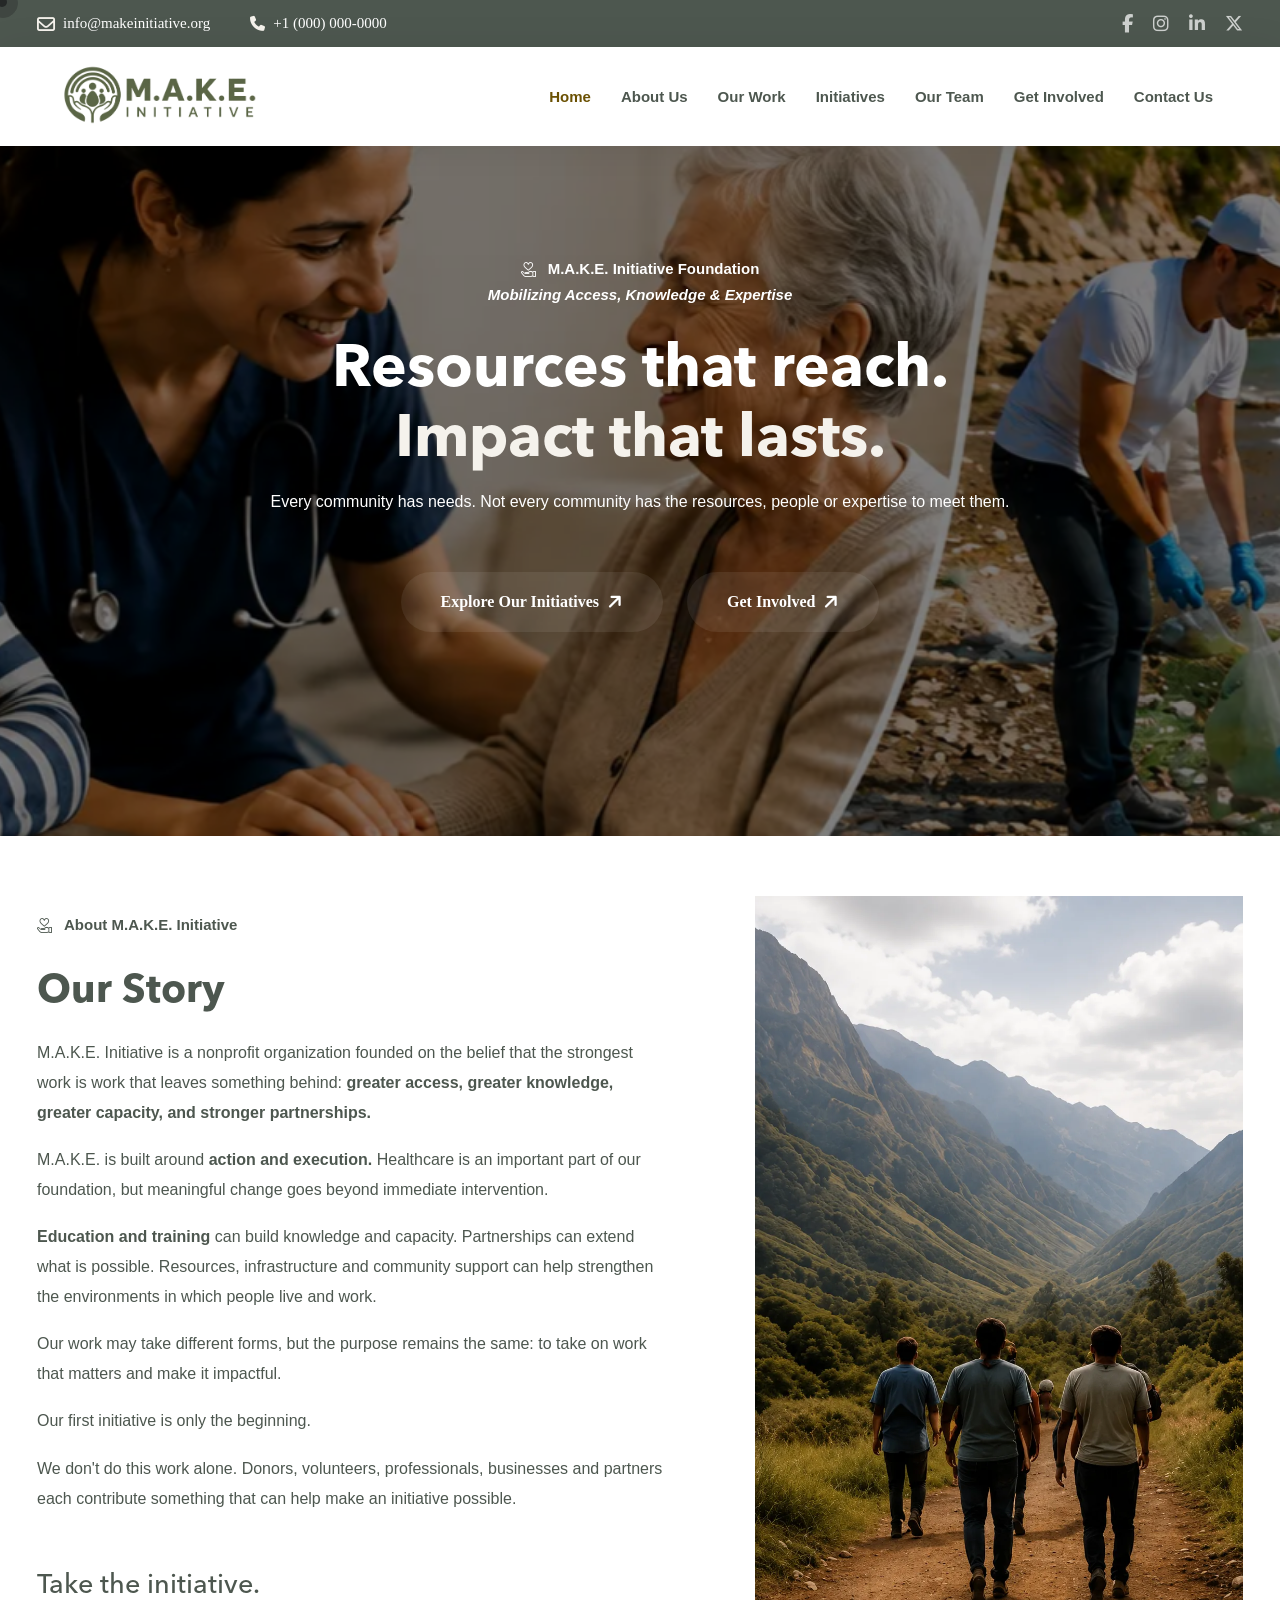
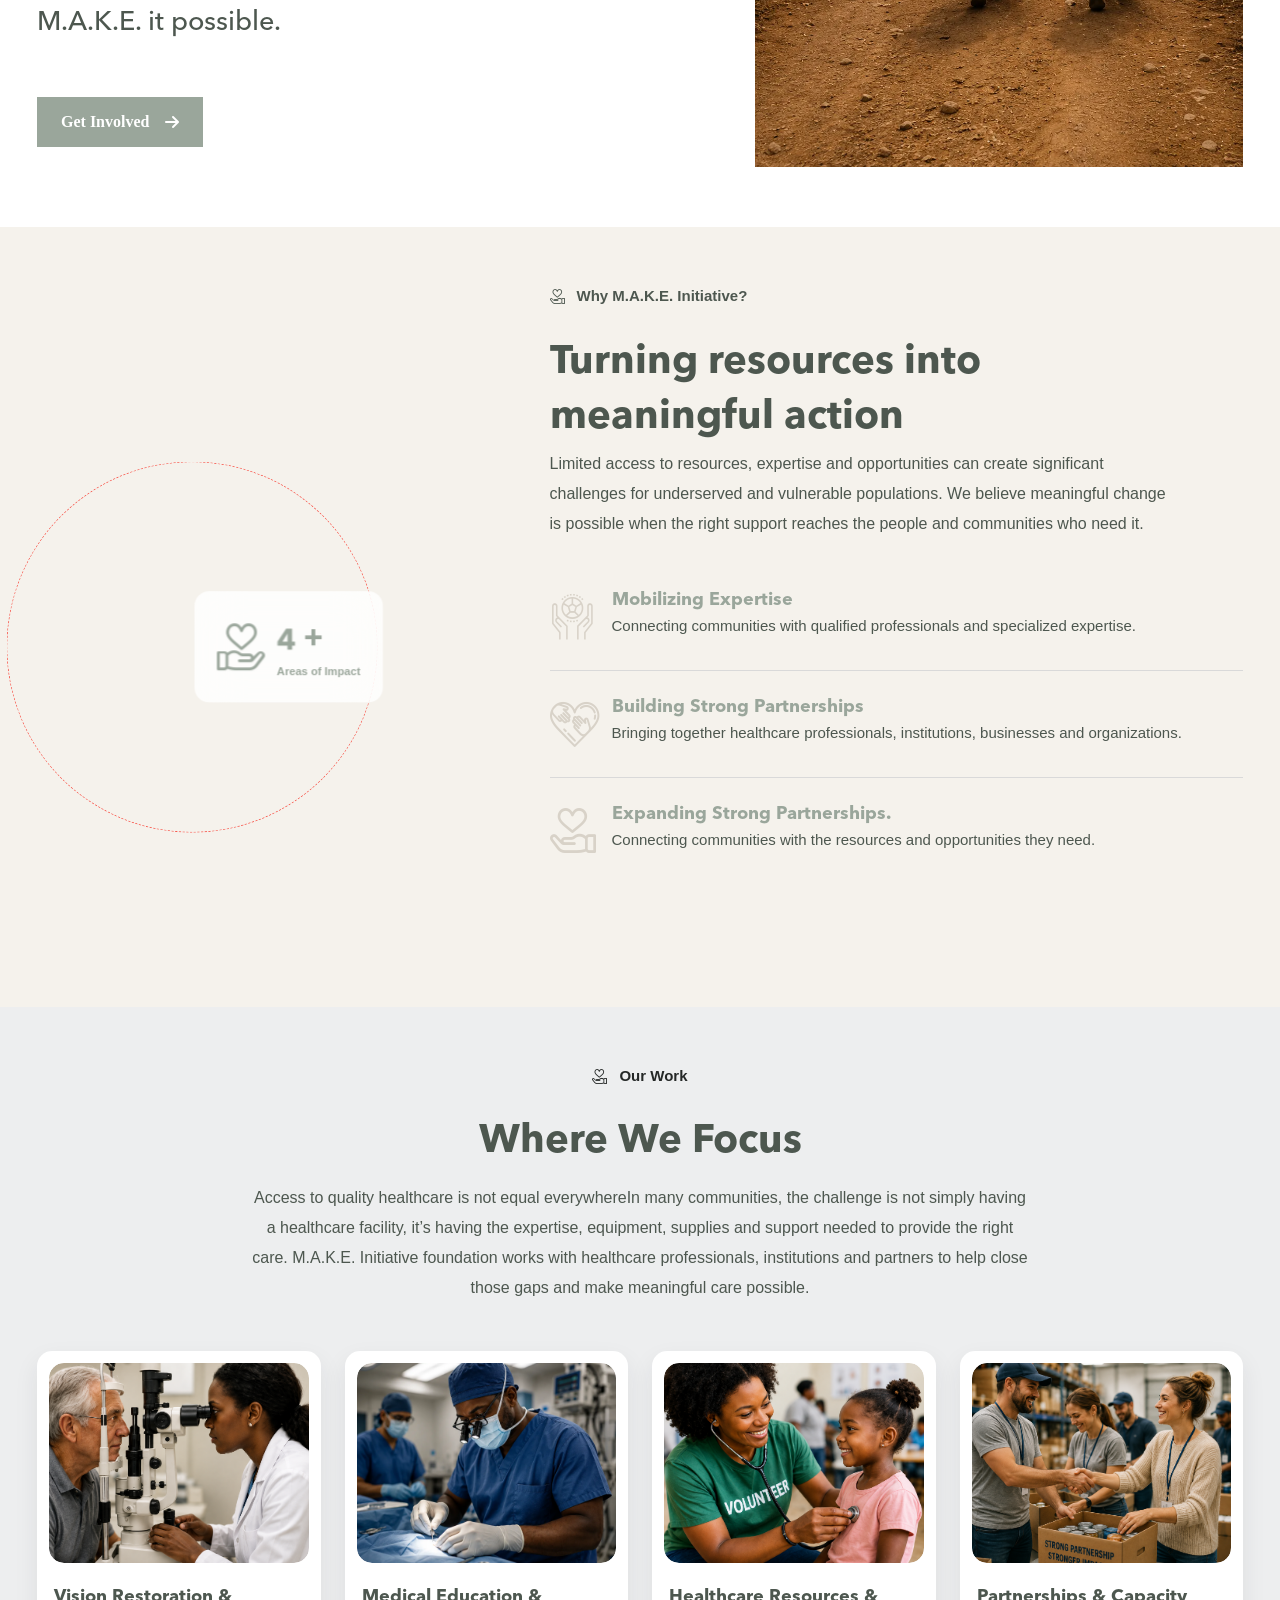
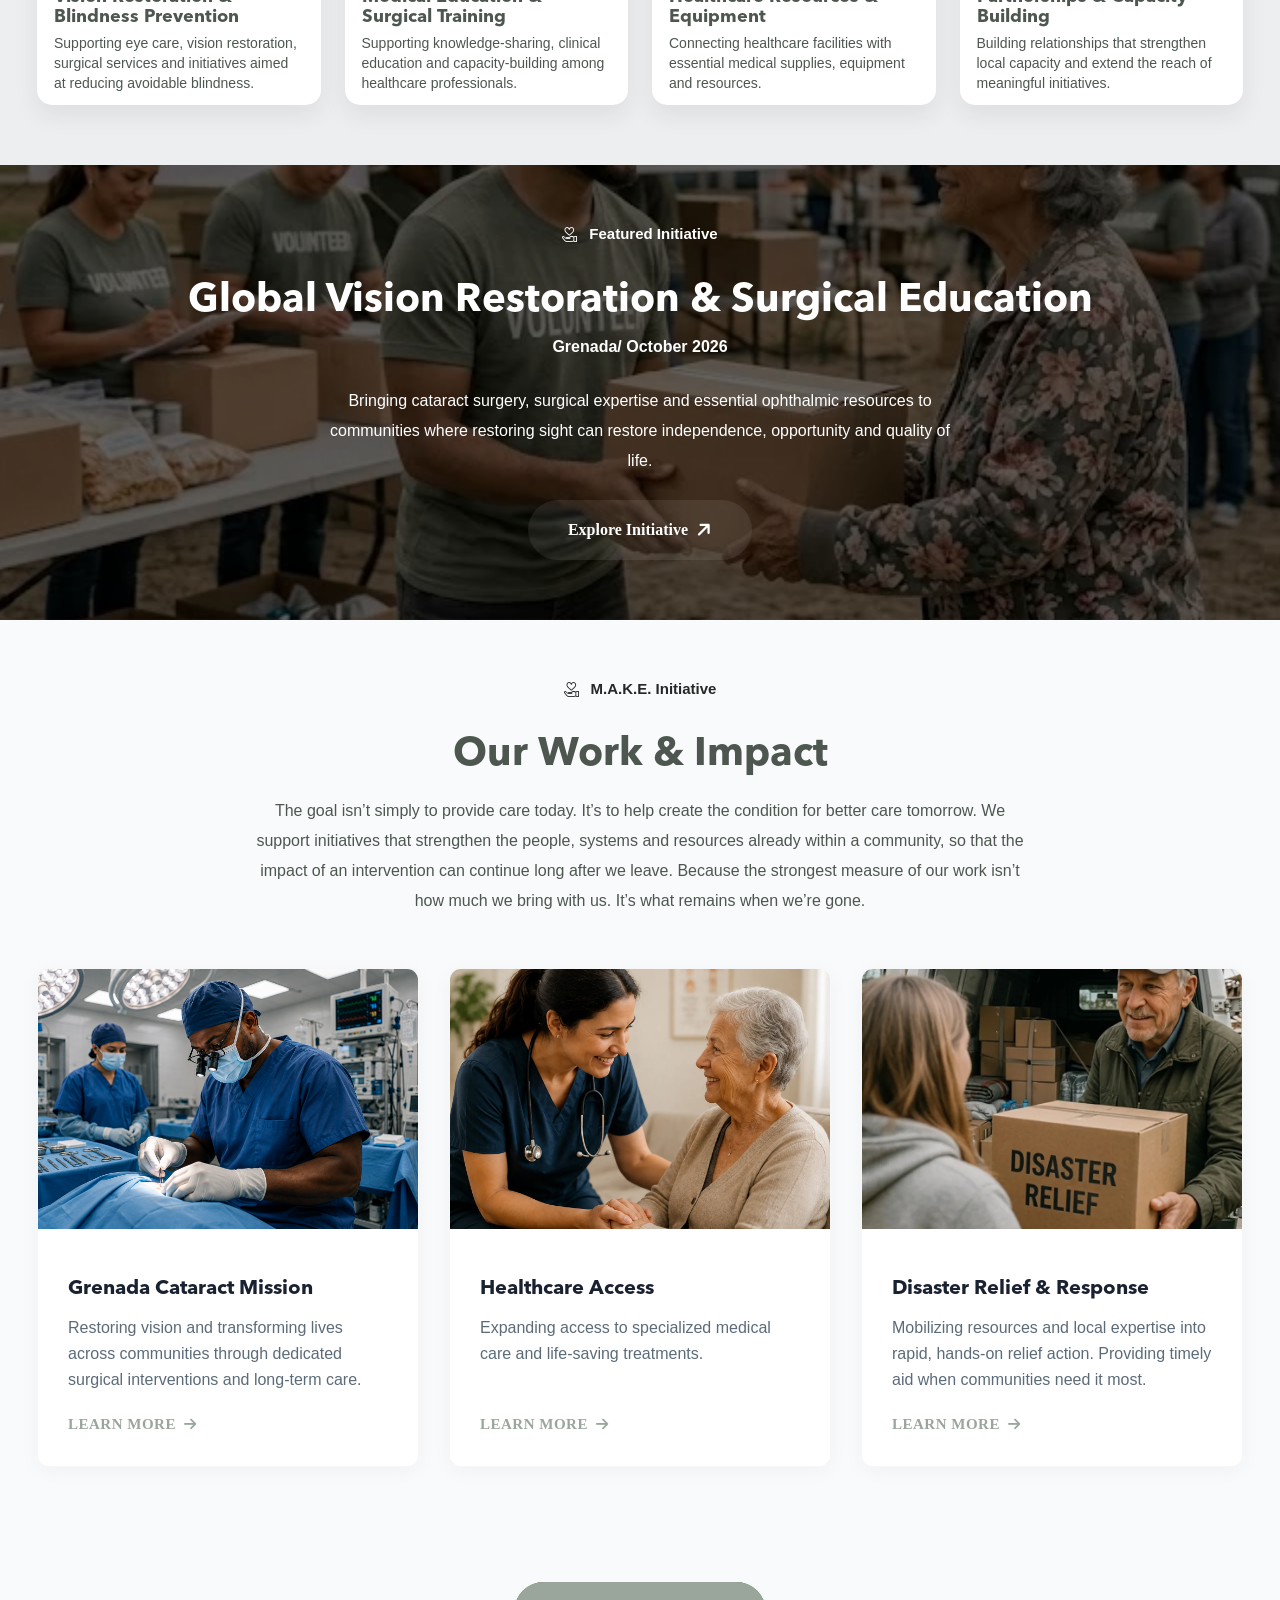
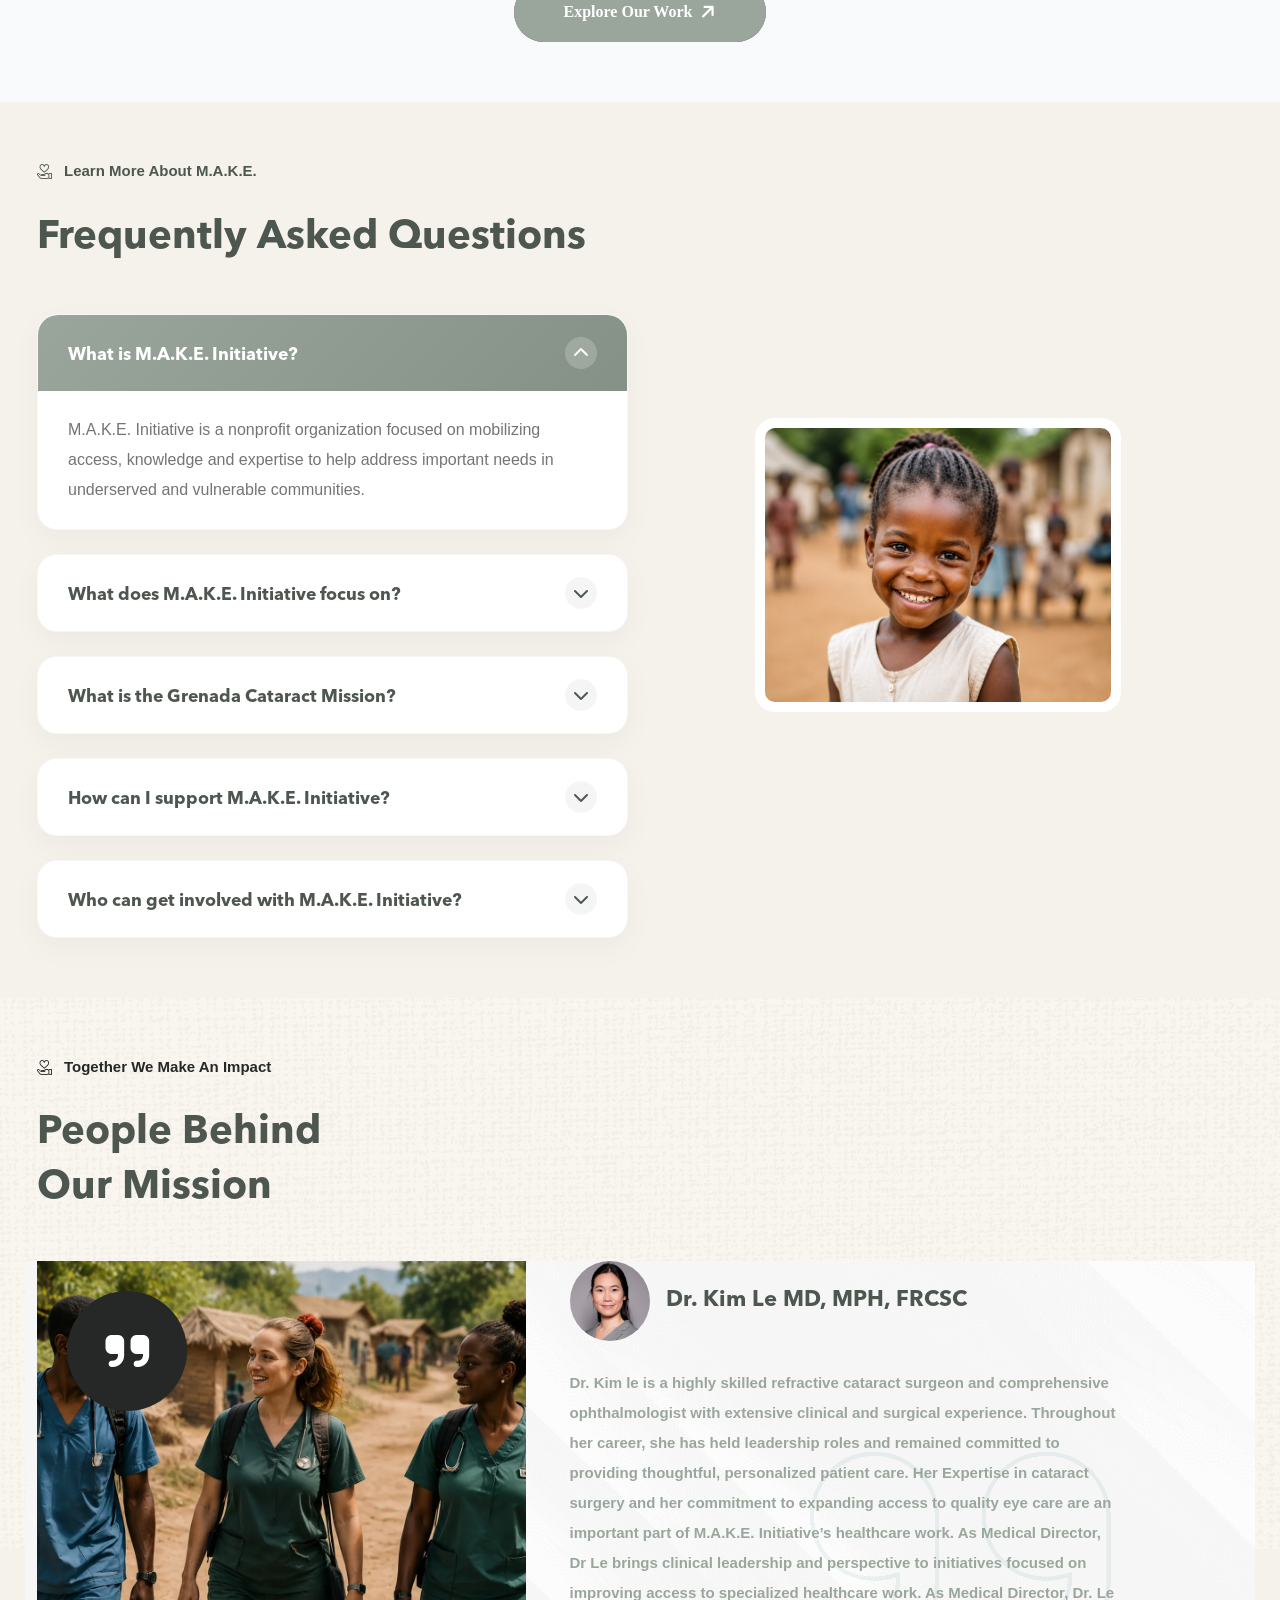
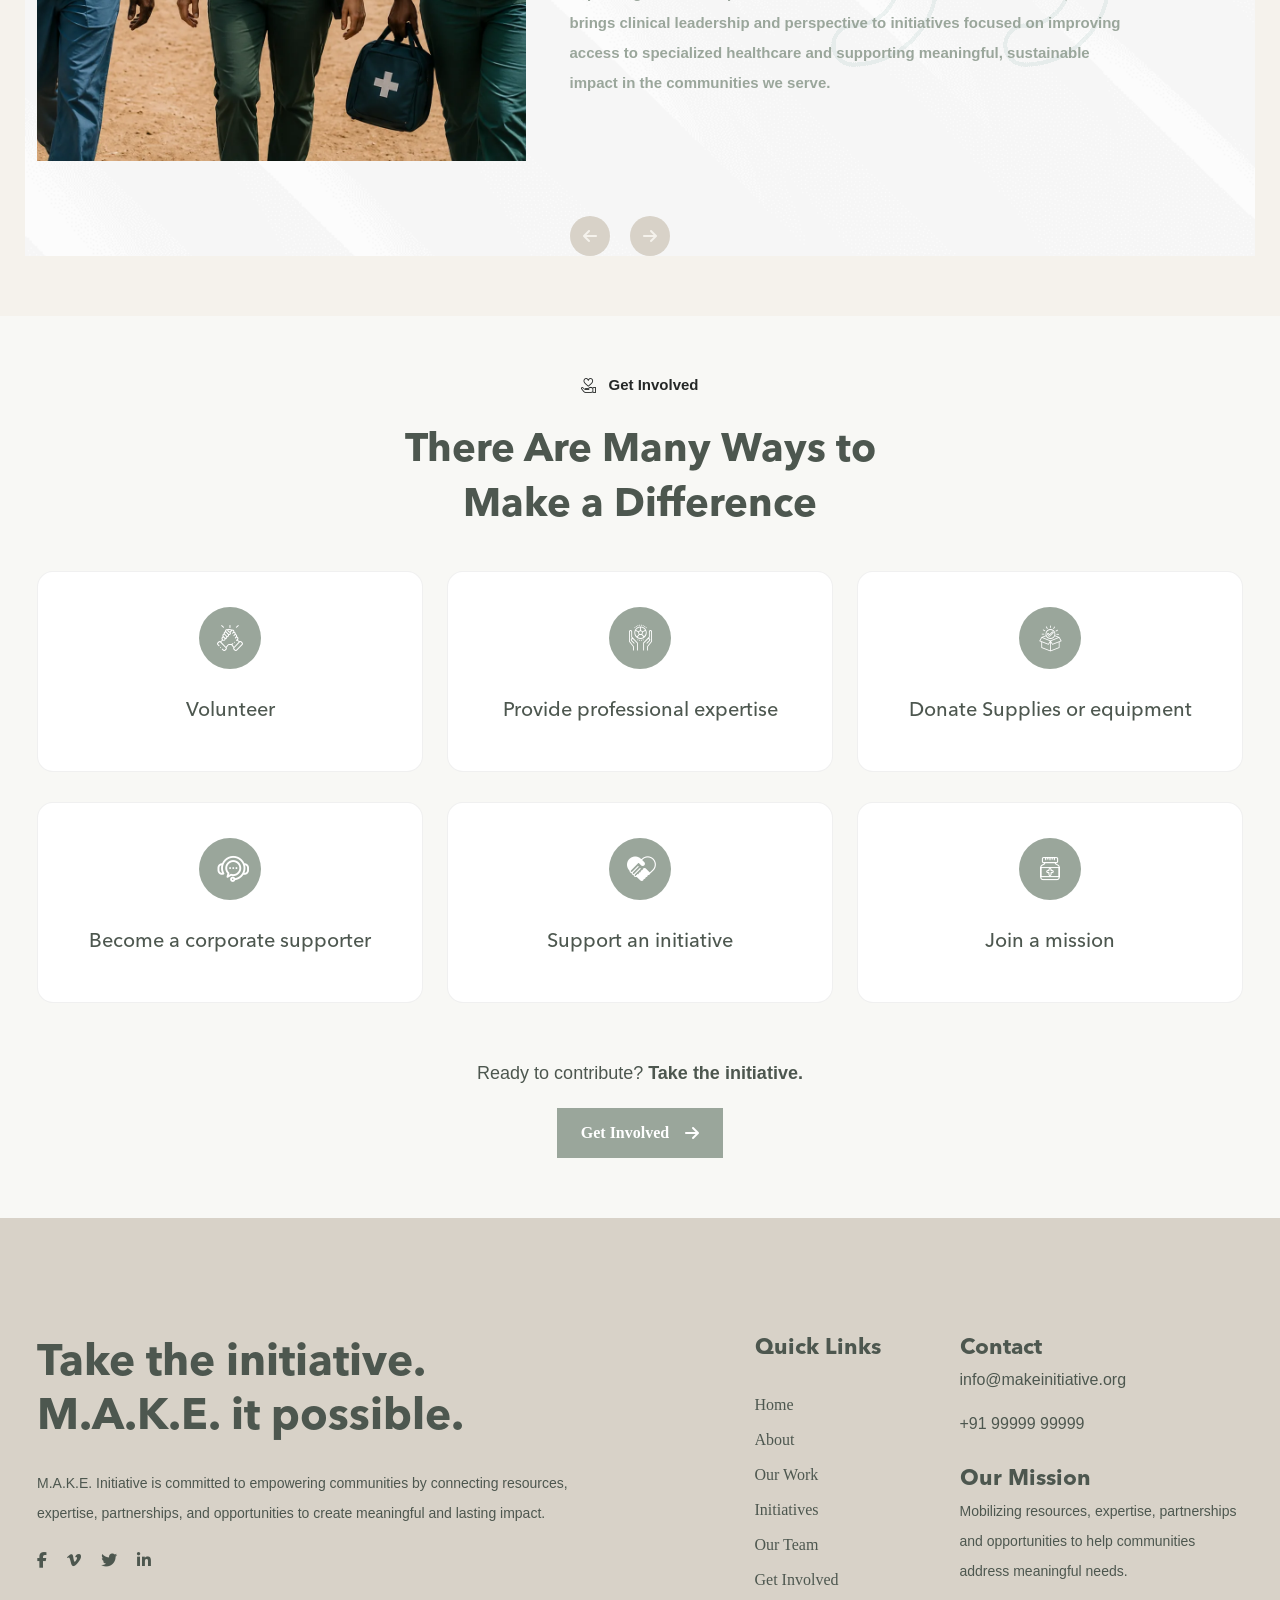
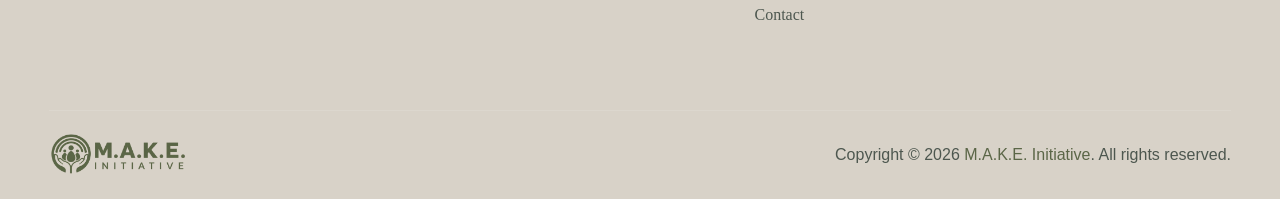
==== commit 319177ca: "page correction" ====
--- a/index.html
+++ b/index.html
@@ -39,6 +39,8 @@
     <link rel="stylesheet" href="assets/css/dark-mode.css">
     <!-- rtl css -->
     <link rel="stylesheet" href="assets/css/rtl.css">
+    <!-- impact showcase css -->
+    <link rel="stylesheet" href="assets/css/impact-showcase.css">
 </head>
 
 <body>
@@ -84,23 +86,18 @@
                     <div class="col-12 col-lg-6">
                         <div class="topbar__items justify-content-end">
                             <div class="social">
-
                                 <a href="#" target="_blank" aria-label="Share us on Facebook" title="Facebook">
                                     <i class="fa-brands fa-facebook-f"></i>
                                 </a>
-
                                 <a href="#" target="_blank" aria-label="Share us on Instagram" title="Instagram">
                                     <i class="fa-brands fa-instagram"></i>
                                 </a>
-
                                 <a href="#" target="_blank" aria-label="Share us on LinkedIn" title="LinkedIn">
                                     <i class="fa-brands fa-linkedin-in"></i>
                                 </a>
-
                                 <a href="#" target="_blank" aria-label="Share us on X" title="X">
                                     <i class="fa-brands fa-x-twitter"></i>
                                 </a>
-
                             </div>
                         </div>
                     </div>
@@ -126,36 +123,29 @@
                                             <a href="index.html">Home</a>
                                         </li>
                                         <li class="navbar__item nav-fade">
-                                            <a href="#">About Us</a>
+                                            <a href="about-us.html">About Us</a>
                                         </li>
                                         <li class="navbar__item nav-fade">
-                                            <a href="#">Our Work</a>
+                                            <a href="our-work.html">Our Work</a>
                                         </li>
                                         <li class="navbar__item nav-fade">
-                                            <a href="#">Our Team</a>
+                                            <a href="initiatives.html">Initiatives</a>
                                         </li>
                                         <li class="navbar__item nav-fade">
-                                            <a href="#">Get Involved</a>
+                                            <a href="our-team.html">Our Team</a>
                                         </li>
                                         <li class="navbar__item nav-fade">
-                                            <a href="#">Contact Us</a>
+                                            <a href="get-involved.html">Get Involved</a>
+                                        </li>
+                                        <li class="navbar__item nav-fade">
+                                            <a href="contact-us.html">Contact Us</a>
                                         </li>
                                     </ul>
                                 </div>
                                 <div class="navbar__options">
-                                    <div class="navbar__mobile-options ">
-                                        <div class="contact-btn d-none d-xxl-flex">
-                                            <div class="contact-icon">
-                                                <i class="fa-solid fa-phone-volume"></i>
-                                            </div>
-                                            <div class="contact-content">
-                                                <p>Call Us Now</p>
-                                                <a href="tel:01-793-7938">(+01)-793-7938 </a>
-                                            </div>
-                                        </div>
-                                        <a href="#" class="btn--primary d-none d-md-flex">Donate Now <i
-                                                class="icon-circle-arrow"></i></a>
-                                    </div>
+                                    <!-- <div class="navbar__mobile-options ">
+                                        <a href="#" class="btn--primary d-none d-md-flex">Donate Now <i class="icon-circle-arrow"></i></a>
+                                    </div> -->
                                     <button class="open-offcanvas-nav d-flex d-xl-none" aria-label="toggle mobile menu"
                                         title="open offcanvas menu">
                                         <span class="icon-bar top-bar"></span>
@@ -180,13 +170,23 @@
                         </a>
                     </div>
                     <button aria-label="close mobile menu" class="close-mobile-menu">
-                        <i class="fa-solid fa-xmark"></i>
+                        &times;
                     </button>
                 </div>
                 <div class="mobile-menu__list"></div>
-                <div class="mobile-menu__cta nav-fade d-block d-md-none">
+                <div class="mobile-menu__contact nav-fade">
+                    <div class="contact-info">
+                        <i class="fa-solid fa-phone"></i>
+                        <a href="tel:+10000000000">+1 (000) 000-0000</a>
+                    </div>
+                    <div class="contact-info">
+                        <i class="fa-regular fa-envelope"></i>
+                        <a href="mailto:info@makeinitiative.org">info@makeinitiative.org</a>
+                    </div>
+                </div>
+                <!-- <div class="mobile-menu__cta nav-fade d-block d-md-none">
                     <a href="#" class="btn--primary btn--primary-alt">Donate Now <i class="icon-circle-arrow"></i></a>
-                </div>
+                </div> -->
                 <div class="mobile-menu__social social nav-fade">
                     <a href="https://www.facebook.com/" target="_blank" aria-label="share us on facebook"
                         title="facebook">
@@ -217,24 +217,26 @@
                             <div class="swiper-wrapper">
                                 <div class="swiper-slide">
                                     <div class="banner__content text-center">
-                                        <span class="sub-title text-white"><i class="icon-donation"></i>
-                                            Mobilizing Access, Knowledge & Expertise</span>
+                                        <span class="sub-title text-white">
+                                            <i class="icon-donation"></i>
+                                            M.A.K.E. Initiative Foundation</span><br />
+                                        <span class="sub-title text-white">
+                                            <i>Mobilizing Access, Knowledge & Expertise</i></span>
                                         <h1> Resources that reach.
                                             <span>Impact that lasts.</span>
                                         </h1>
                                         <p>
-                                            M.A.K.E. Initiative identifies gaps in access to resources,
-                                            expertise and opportunities, and mobilizes the people,
-                                            partnerships and support needed to help close them.
+                                            Every community has needs. Not every community has the resources, people or
+                                            expertise to meet them.
                                         </p>
                                         <div class="banner__content-cta cta">
-                                            <a href="#" aria-label="Explore our initiatives"
+                                            <a href="initiatives.html" aria-label="Explore our initiatives"
                                                 title="Explore our initiatives" class="btn--tertiary">
                                                 Explore Our Initiatives
                                                 <i class="fa-solid fa-arrow-right"></i>
                                             </a>
 
-                                            <a href="#" aria-label="Get involved" title="Get involved"
+                                            <a href="contact-us.html" aria-label="Get involved" title="Get involved"
                                                 class="btn--tertiary">
                                                 Get Involved
                                                 <i class="fa-solid fa-arrow-right"></i>
@@ -262,13 +264,13 @@
                                         </p>
 
                                         <div class="banner__content-cta cta">
-                                            <a href="#" aria-label="Learn about M.A.K.E. Initiative"
+                                            <a href="about-us.html" aria-label="Learn about M.A.K.E. Initiative"
                                                 title="Learn about M.A.K.E. Initiative" class="btn--tertiary">
                                                 About M.A.K.E.
                                                 <i class="fa-solid fa-arrow-right"></i>
                                             </a>
 
-                                            <a href="#" aria-label="Contact us" title="Contact us"
+                                            <a href="contact-us.html" aria-label="Contact us" title="Contact us"
                                                 class="btn--tertiary">
                                                 Contact Us
                                                 <i class="fa-solid fa-arrow-right"></i>
@@ -296,14 +298,14 @@
                                         </p>
 
                                         <div class="banner__content-cta cta">
-                                            <a href="#" aria-label="Learn more about our work"
+                                            <a href="initiatives.html" aria-label="Learn more about our work"
                                                 title="Learn more about our work" class="btn--tertiary">
                                                 Learn More
                                                 <i class="fa-solid fa-arrow-right"></i>
                                             </a>
 
-                                            <a href="#" aria-label="Support an initiative" title="Support an initiative"
-                                                class="btn--tertiary">
+                                            <a href="contact-us.html" aria-label="Support an initiative"
+                                                title="Support an initiative" class="btn--tertiary">
                                                 Support an Initiative
                                                 <i class="fa-solid fa-arrow-right"></i>
                                             </a>
@@ -324,17 +326,91 @@
             <!-- <div class="circle-shape"></div> -->
         </section>
         <!-- ==== / banner end ==== -->
+
+        <!-- ==== about make section start ==== -->
+        <section class="about-make">
+            <div class="container">
+                <div class="row align-items-center gutter-40">
+                    <!-- About Content -->
+                    <div class="col-12 col-lg-7">
+                        <div class="about-make__content" data-aos="fade-up" data-aos-duration="1000">
+                            <div class="section__content">
+                                <span class="sub-title">
+                                    <i class="icon-donation"></i>
+                                    About M.A.K.E. Initiative
+                                </span>
+                                <h2>
+                                    Our Story
+                                </h2>
+                                <p>
+                                    M.A.K.E. Initiative is a nonprofit organization founded on the belief
+                                    that the strongest work is work that leaves something behind:
+                                    <strong>greater access, greater knowledge, greater capacity,
+                                        and stronger partnerships.</strong>
+                                </p>
+                                <p>
+                                    M.A.K.E. is built around <strong>action and execution.</strong>
+                                    Healthcare is an important part of our foundation, but meaningful
+                                    change goes beyond immediate intervention.
+                                </p>
+                                <p>
+                                    <strong>Education and training</strong> can build knowledge and capacity.
+                                    Partnerships can extend what is possible. Resources, infrastructure
+                                    and community support can help strengthen the environments in which
+                                    people live and work.
+                                </p>
+                                <p>
+                                    Our work may take different forms, but the purpose remains the same:
+                                    to take on work that matters and make it impactful.
+                                </p>
+                                <p>
+                                    Our first initiative is only the beginning.
+                                </p>
+                                <p>
+                                    We don't do this work alone. Donors, volunteers, professionals,
+                                    businesses and partners each contribute something that can help make
+                                    an initiative possible.
+                                </p>
+                                <div class="about-make__highlight about-make__highlight--last">
+                                    <div class="about-make__highlight-quote">
+                                        <h4>
+                                            Take the initiative.
+                                            <span>M.A.K.E. it possible.</span>
+                                        </h4>
+                                    </div>
+                                </div>
+                                <div class="about-make__cta cta">
+                                    <a href="contact-us.html" class="btn--primary" aria-label="Get involved"
+                                        title="Get involved">
+                                        Get Involved
+                                        <i class="fa-solid fa-arrow-right"></i>
+                                    </a>
+                                </div>
+                            </div>
+                        </div>
+                    </div>
+                    <div class="col-lg-5" data-aos="zoom-in" data-aos-duration="1200">
+                        <img src="assets/images/about-main.webp" alt="">
+                    </div>
+                </div>
+            </div>
+
+            <div class="about-make__shape">
+                <img src="assets/images/shape-two.png" alt="M.A.K.E. Initiative">
+            </div>
+        </section>
+        <!-- ==== / about make section end ==== -->
+
         <!-- ==== help section start ==== -->
-        <section class="help-two">
+        <section class="help-two pb-0">
             <div class="container">
                 <div class="row">
-
                     <div class="col-12 col-lg-5 col-xxl-6">
                         <div class="help-two__thumb d-none d-lg-block">
                             <div class="help-two__thumb-inner">
 
                                 <div class="thumb-lg" data-aos="fade-up" data-aos-duration="1000">
-                                    <img src="assets/images/about-3.jpg" alt="M.A.K.E. Initiative">
+                                    <img src="assets/images/about-3.png" alt="M.A.K.E. Initiative">
                                 </div>
 
                                 <div class="thumb-sm" data-aos="fade-right" data-aos-duration="1000"
@@ -388,32 +464,23 @@
                                     possible when the right support reaches the people and
                                     communities who need it.
                                 </p>
-
-                            </div>
-
+                            </div>
                             <div class="help-two__inner cta">
-
                                 <div class="help-two__inner-content">
-
                                     <div class="help__content-icon-group">
-
                                         <div class="help__content-icon">
                                             <div class="thumb">
                                                 <i class="icon-make-donation"></i>
                                             </div>
-
                                             <div class="content">
                                                 <h6>Mobilizing Expertise</h6>
                                                 <p>
-                                                    Bringing professionals, knowledge and
-                                                    specialized expertise together to address
-                                                    important community needs.
+                                                    Connecting communities with qualified professionals and specialized
+                                                    expertise.
                                                 </p>
                                             </div>
                                         </div>
-
                                         <hr>
-
                                         <div class="help__content-icon">
                                             <div class="thumb">
                                                 <i class="icon-support-heart"></i>
@@ -422,422 +489,182 @@
                                             <div class="content">
                                                 <h6>Building Strong Partnerships</h6>
                                                 <p>
-                                                    Connecting donors, volunteers, businesses
-                                                    and partners to make meaningful initiatives
-                                                    possible.
+                                                    Bringing together healthcare professionals, institutions, businesses
+                                                    and organizations.
                                                 </p>
                                             </div>
                                         </div>
-
-                                    </div>
-
-                                    <div class="help__content-list">
-                                        <ul>
-                                            <li>
-                                                <i class="fa-solid fa-circle-check"></i>
-                                                Expanding access to specialized healthcare
-                                            </li>
-
-                                            <li>
-                                                <i class="fa-solid fa-circle-check"></i>
-                                                Strengthening knowledge and community capacity
-                                            </li>
-
-                                            <li>
-                                                <i class="fa-solid fa-circle-check"></i>
-                                                Responding to emerging community needs
-                                            </li>
-                                        </ul>
-                                    </div>
-
-                                </div>
-
-                                <div class="help-two-card-wrapper">
-                                    <div class="help-two__card van-tilt">
-
-                                        <div class="help-card-thumb">
-                                            <img src="assets/images/about-2.webp" alt="M.A.K.E. Initiative team">
-                                            <i class="icon-star"></i>
+                                        <hr>
+                                        <div class="help__content-icon">
+                                            <div class="thumb">
+                                                <i class="icon-donation"></i>
+                                            </div>
+
+                                            <div class="content">
+                                                <h6>Expanding Strong Partnerships.</h6>
+                                                <p>
+                                                    Connecting communities with the resources and opportunities they
+                                                    need.
+                                                </p>
+                                            </div>
                                         </div>
-
-                                        <div class="help-card-content">
-                                            <h4>01</h4>
-                                            <h6>Inaugural Mission</h6>
-                                            <p>
-                                                Grenada Cataract Mission
-                                            </p>
-                                        </div>
-
-                                    </div>
-                                </div>
-
-                            </div>
-
-                        </div>
-                    </div>
-
+                                    </div>
+                                </div>
+                            </div>
+                        </div>
+                    </div>
                 </div>
             </div>
         </section>
         <!-- ==== / help section end ==== -->
         <!-- ==== cause slider section start ==== -->
-        <section class="cause cause-alt pt-0" data-background="assets/images/cause/cause-bg.png">
+        <section class="where-focus cause pt-5">
             <div class="container">
+
+                <!-- Section Header -->
                 <div class="row justify-content-center">
-                    <div class="col-12 col-md-8 col-xl-7">
-                        <div class="section__header text-center">
+                    <div class="col-12 col-md-10 col-xl-8">
+                        <div class="section__header text-center" data-aos="fade-up" data-aos-duration="1000">
+
                             <span class="sub-title">
                                 <i class="icon-donation"></i>
                                 Our Work
                             </span>
-                            <h2 class="">
-                                Turning resources into
-                                <span>action</span>
+
+                            <h2>
+                                Where We <span>Focus</span>
                             </h2>
+
                             <p>
-                                From expanding access to specialized healthcare to
-                                strengthening communities and responding to emerging
-                                needs, our initiatives turn resources and expertise
-                                into meaningful action.
+                                Access to quality healthcare is not equal everywhereIn many communities, the challenge
+                                is not simply having a healthcare facility, it’s having the expertise, equipment,
+                                supplies and support needed to provide the right care. M.A.K.E. Initiative foundation
+                                works with healthcare professionals, institutions and partners to help close those gaps
+                                and make meaningful care possible.
                             </p>
-                        </div>
-                    </div>
-                </div>
-            </div>
-
-            <div class="cause-inner__wrapper">
-                <div class="container">
-                    <div class="row">
-                        <div class="col-12">
-                            <div class="cause__slider-wrapper">
-                                <div class="cause__slider swiper">
-                                    <div class="swiper-wrapper">
-                                        <!-- Slide 1 -->
-                                        <div class="swiper-slide">
-                                            <div class="cause__slider-inner">
-                                                <div class="cause__slider-single">
-                                                    <div class="thumb">
-                                                        <a href="#">
-                                                            <img src="assets/images/cause/one.webp"
-                                                                alt="Grenada Cataract Mission">
-                                                        </a>
-                                                        <div class="tag">
-                                                            <a href="#">
-                                                                Healthcare
-                                                            </a>
-                                                        </div>
-                                                    </div>
-                                                    <div class="content">
-                                                        <h6>
-                                                            <a href="#">
-                                                                Grenada Cataract Mission
-                                                            </a>
-                                                        </h6>
-                                                        <p>
-                                                            Our inaugural initiative brings
-                                                            together a specialized clinical
-                                                            team, healthcare partners and
-                                                            the support needed to expand
-                                                            access to cataract surgery in
-                                                            Grenada.
-                                                        </p>
-                                                    </div>
-                                                    <div class="cause__slider-cta">
-                                                        <div class="cause__progress progress-bar-single">
-                                                            <div class="cause-progress__intro">
-                                                                <p>
-                                                                    <span>Initiative</span>
-                                                                    <span>October 2026</span>
-                                                                </p>
-                                                            </div>
-                                                            <div class="cause-progress__bar">
-                                                                <div class="progress-bar-wrapper" data-percent="100%">
-                                                                    <div class="progress-bar">
-                                                                        <div class="progress-bar-percent">
-                                                                        </div>
-                                                                    </div>
-                                                                </div>
-                                                            </div>
-                                                            <div class="cause-progress__goal">
-                                                                <p>
-                                                                    <span class="raised">
-                                                                        Specialized Eye Care
-                                                                    </span>
-                                                                </p>
-                                                            </div>
-                                                        </div>
-                                                        <div class="cause__cta">
-                                                            <a href="#"
-                                                                aria-label="Learn more about Grenada Cataract Mission"
-                                                                title="Learn more about Grenada Cataract Mission"
-                                                                class="btn--secondary">
-                                                                Learn More
-                                                            </a>
-                                                        </div>
-                                                    </div>
-                                                </div>
-                                            </div>
-                                        </div>
-
-                                        <!-- Slide 2 -->
-                                        <div class="swiper-slide">
-                                            <div class="cause__slider-inner">
-                                                <div class="cause__slider-single">
-                                                    <div class="thumb">
-                                                        <a href="#">
-                                                            <img src="assets/images/cause/two.webp"
-                                                                alt="Expanding Access to Healthcare">
-                                                        </a>
-                                                        <div class="tag">
-                                                            <a href="#">
-                                                                Access
-                                                            </a>
-                                                        </div>
-                                                    </div>
-                                                    <div class="content">
-                                                        <h6>
-                                                            <a href="#">
-                                                                Expanding Access
-                                                            </a>
-                                                        </h6>
-                                                        <p>
-                                                            We work to connect underserved
-                                                            communities with specialized
-                                                            services and the resources
-                                                            needed to improve access to
-                                                            quality healthcare.
-                                                        </p>
-                                                    </div>
-                                                    <div class="cause__slider-cta">
-                                                        <div class="cause__progress progress-bar-single">
-                                                            <div class="cause-progress__intro">
-                                                                <p>
-                                                                    <span>Focus Area</span>
-                                                                    <span>Healthcare Access</span>
-                                                                </p>
-                                                            </div>
-                                                            <div class="cause-progress__bar">
-                                                                <div class="progress-bar-wrapper" data-percent="100%">
-                                                                    <div class="progress-bar">
-                                                                        <div class="progress-bar-percent">
-                                                                        </div>
-                                                                    </div>
-                                                                </div>
-                                                            </div>
-                                                            <div class="cause-progress__goal">
-                                                                <p>
-                                                                    <span class="raised">
-                                                                        Specialized Healthcare
-                                                                    </span>
-                                                                </p>
-                                                            </div>
-                                                        </div>
-                                                        <div class="cause__cta">
-                                                            <a href="#"
-                                                                aria-label="Learn more about our healthcare work"
-                                                                title="Learn more about our healthcare work"
-                                                                class="btn--secondary">
-                                                                Learn More
-                                                            </a>
-                                                        </div>
-                                                    </div>
-                                                </div>
-                                            </div>
-                                        </div>
-
-                                        <!-- Slide 3 -->
-                                        <div class="swiper-slide">
-                                            <div class="cause__slider-inner">
-                                                <div class="cause__slider-single">
-                                                    <div class="thumb">
-                                                        <a href="#">
-                                                            <img src="assets/images/cause/three.webp"
-                                                                alt="Knowledge and Capacity Building">
-                                                        </a>
-                                                        <div class="tag">
-                                                            <a href="#">
-                                                                Knowledge
-                                                            </a>
-                                                        </div>
-                                                    </div>
-                                                    <div class="content">
-                                                        <h6>
-                                                            <a href="#">
-                                                                Knowledge & Capacity
-                                                            </a>
-                                                        </h6>
-                                                        <p>
-                                                            Education and training can build
-                                                            knowledge and capacity, helping
-                                                            communities and organizations
-                                                            create stronger foundations for
-                                                            lasting impact.
-                                                        </p>
-                                                    </div>
-                                                    <div class="cause__slider-cta">
-                                                        <div class="cause__progress progress-bar-single">
-                                                            <div class="cause-progress__intro">
-                                                                <p>
-                                                                    <span>Focus Area</span>
-                                                                    <span>Education & Training</span>
-                                                                </p>
-                                                            </div>
-                                                            <div class="cause-progress__bar">
-                                                                <div class="progress-bar-wrapper" data-percent="100%">
-                                                                    <div class="progress-bar">
-                                                                        <div class="progress-bar-percent">
-                                                                        </div>
-                                                                    </div>
-                                                                </div>
-                                                            </div>
-                                                            <div class="cause-progress__goal">
-                                                                <p>
-                                                                    <span class="raised">
-                                                                        Building Capacity
-                                                                    </span>
-                                                                </p>
-                                                            </div>
-                                                        </div>
-                                                        <div class="cause__cta">
-                                                            <a href="#" aria-label="Learn more about our work"
-                                                                title="Learn more about our work"
-                                                                class="btn--secondary">
-                                                                Learn More
-                                                            </a>
-                                                        </div>
-                                                    </div>
-                                                </div>
-                                            </div>
-                                        </div>
-
-                                        <!-- Slide 4 -->
-                                        <div class="swiper-slide">
-                                            <div class="cause__slider-inner">
-                                                <div class="cause__slider-single">
-                                                    <div class="thumb">
-                                                        <a href="#">
-                                                            <img src="assets/images/cause/four.webp"
-                                                                alt="Community Partnerships">
-                                                        </a>
-                                                        <div class="tag">
-                                                            <a href="#">
-                                                                Partnerships
-                                                            </a>
-                                                        </div>
-                                                    </div>
-                                                    <div class="content">
-                                                        <h6>
-                                                            <a href="#">
-                                                                Stronger Partnerships
-                                                            </a>
-                                                        </h6>
-                                                        <p>
-                                                            Partnerships can extend what is
-                                                            possible. We bring together
-                                                            professionals, businesses,
-                                                            organizations and community
-                                                            partners to move meaningful
-                                                            initiatives forward.
-                                                        </p>
-                                                    </div>
-                                                    <div class="cause__slider-cta">
-                                                        <div class="cause__progress progress-bar-single">
-                                                            <div class="cause-progress__intro">
-                                                                <p>
-                                                                    <span>Focus Area</span>
-                                                                    <span>Collaboration</span>
-                                                                </p>
-                                                            </div>
-                                                            <div class="cause-progress__bar">
-                                                                <div class="progress-bar-wrapper" data-percent="100%">
-                                                                    <div class="progress-bar">
-                                                                        <div class="progress-bar-percent">
-                                                                        </div>
-                                                                    </div>
-                                                                </div>
-                                                            </div>
-                                                            <div class="cause-progress__goal">
-                                                                <p>
-                                                                    <span class="raised">
-                                                                        Community Partnerships
-                                                                    </span>
-                                                                </p>
-                                                            </div>
-                                                        </div>
-                                                        <div class="cause__cta">
-                                                            <a href="#" aria-label="Get involved" title="Get involved"
-                                                                class="btn--secondary">
-                                                                Get Involved
-                                                            </a>
-                                                        </div>
-                                                    </div>
-                                                </div>
-                                            </div>
-                                        </div>
-                                    </div>
-                                </div>
-                            </div>
-                        </div>
-                    </div>
-                    <div class="slider-navigation">
-                        <button type="button" aria-label="previous slide" title="previous slide"
-                            class="prev-cause slider-btn">
-                            <i class="fa-solid fa-arrow-left"></i>
-                        </button>
-                        <button type="button" aria-label="next slide" title="next slide"
-                            class="next-cause slider-btn slider-btn-next">
-                            <i class="fa-solid fa-arrow-right"></i>
-                        </button>
-                    </div>
-                </div>
-            </div>
-            <div class="spade">
-                <img src="assets/images/help/spade.png" alt="M.A.K.E. Initiative">
+
+                        </div>
+                    </div>
+                </div>
+
+                <!-- Focus Cards -->
+                <div class="row gutter-30 mt-5">
+
+                    <!-- Card 01 -->
+                    <div class="col-12 col-md-6 col-xl-3">
+                        <div class="cause__slider-inner">
+                            <div class="cause__slider-single">
+                                <div class="thumb">
+                                    <img src="assets/images/cause/grenada-cataract-mission.png"
+                                        alt="Grenada Cataract Mission">
+                                    <!-- <div class="tag">Healthcare</div> -->
+                                </div>
+                                <div class="content">
+                                    <h6>Vision Restoration & Blindness Prevention</h6>
+                                    <p>
+                                        Supporting eye care, vision restoration, surgical services and
+                                        initiatives aimed at reducing avoidable blindness.
+                                    </p>
+                                </div>
+                            </div>
+                        </div>
+                    </div>
+
+                    <!-- Card 02 -->
+                    <div class="col-12 col-md-6 col-xl-3">
+                        <div class="cause__slider-inner">
+                            <div class="cause__slider-single">
+                                <div class="thumb">
+                                    <img src="assets/images/cause/two.webp" alt="Expanding Access to Healthcare">
+                                    <!-- <div class="tag">Access</div> -->
+                                </div>
+                                <div class="content">
+                                    <h6>Medical Education & Surgical Training</h6>
+                                    <p>
+                                        Supporting knowledge-sharing, clinical education and capacity-building among
+                                        healthcare professionals.
+                                    </p>
+                                </div>
+                            </div>
+                        </div>
+                    </div>
+
+                    <!-- Card 03 -->
+                    <div class="col-12 col-md-6 col-xl-3">
+                        <div class="cause__slider-inner">
+                            <div class="cause__slider-single">
+                                <div class="thumb">
+                                    <img src="assets/images/cause/healthcare-training.png"
+                                        alt="Knowledge and Capacity Building">
+                                    <!-- <div class="tag">Knowledge</div> -->
+                                </div>
+                                <div class="content">
+                                    <h6>Healthcare Resources & Equipment </h6>
+                                    <p>
+                                        Connecting healthcare facilities with essential medical supplies, equipment and
+                                        resources.
+                                    </p>
+                                </div>
+                            </div>
+                        </div>
+                    </div>
+
+                    <!-- Card 04 -->
+                    <div class="col-12 col-md-6 col-xl-3">
+                        <div class="cause__slider-inner">
+                            <div class="cause__slider-single">
+                                <div class="thumb">
+                                    <img src="assets/images/cause/stronger-partnerships.png"
+                                        alt="Community Partnerships">
+                                    <!-- <div class="tag">Partnerships</div> -->
+                                </div>
+                                <div class="content">
+                                    <h6>
+                                        Partnerships & Capacity Building
+                                    </h6>
+                                    <p>
+                                        Building relationships that strengthen local capacity and extend the reach of
+                                        meaningful initiatives.
+                                    </p>
+                                </div>
+                            </div>
+                        </div>
+                    </div>
+                </div>
             </div>
         </section>
         <!-- ==== / cause slider section end ==== -->
         <!-- ==== cta section start ==== -->
-        <section class="cta-section-two">
+
+        <!-- ==== featured initiative section start ==== -->
+        <section class="cta-section-two featured-initiative">
             <div class="container">
-                <div class="row justify-content-center">
-                    <div class="col-12 col-lg-8">
+                <div class="row align-items-center">
+                    <div class="col-12">
                         <div class="cta__section__content">
-
                             <div class="section__content text-center" data-aos="fade-up" data-aos-duration="1000">
-
                                 <span class="sub-title text-white">
                                     <i class="icon-donation"></i>
-                                    Take the Initiative
+                                    Featured Initiative
                                 </span>
-
-                                <h2 class="">
-                                    Together, We Can Make Meaningful Impact
-                                </h2>
-
-                                <p class="text-white">
-                                    Donors, volunteers, professionals, businesses and
-                                    partners each contribute something that can help make
-                                    an initiative possible. Join M.A.K.E. Initiative
-                                    and help turn resources and expertise into action.
-                                </p>
-
-                                <div class="banner__content-cta cta">
-
-                                    <a href="#" aria-label="Get involved" title="Get involved" class="btn--tertiary">
-                                        Get Involved
-                                        <i class="fa-solid fa-arrow-right"></i>
-                                    </a>
-
-                                    <a href="#" aria-label="Contact M.A.K.E. Initiative"
-                                        title="Contact M.A.K.E. Initiative" class="btn--tertiary">
-                                        Contact Us
-                                        <i class="fa-solid fa-arrow-right"></i>
-                                    </a>
-
-                                </div>
-
-                            </div>
-
+                                <h2> Global Vision Restoration & <span>Surgical Education</span> </h2>
+                                <div class="d-flex flex-column align-items-center">
+                                    <p class="text-white fw-bold">Grenada/ October 2026 </p>
+                                    <p class="text-white mt-4">
+                                        Bringing cataract surgery, surgical expertise and essential ophthalmic resources
+                                        to communities where restoring sight can restore independence, opportunity and
+                                        quality of life.
+                                    </p>
+                                    <div class="banner__content-cta cta mt-4">
+                                        <a href="initiatives.html"
+                                            aria-label="Explore Global Vision Restoration and Surgical Education initiative"
+                                            title="Explore Initiative" class="btn--tertiary">
+                                            Explore Initiative
+                                            <i class="fa-solid fa-arrow-right"></i>
+                                        </a>
+                                    </div>
+                                </div>
+                            </div>
                         </div>
                     </div>
                 </div>
@@ -846,18 +673,12 @@
             <div class="cta-bg">
                 <img src="assets/images/cta/cta-bg.webp" alt="M.A.K.E. Initiative" class="parallax-image">
             </div>
-
-            <!-- <div class="shape-left" data-aos="fade-right" data-aos-duration="1000" data-aos-delay="300">
-                <img src="assets/images/cta/shape-left.png" alt="Decorative Shape">
-            </div>
-
-            <div class="shape">
-                <img src="assets/images/shape-two.png" alt="Decorative Shape">
-            </div> -->
         </section>
+        <!-- ==== / featured initiative section end ==== -->
+
         <!-- ==== / cta section end ==== -->
-        <!-- ==== award section start ==== -->
-        <section class="award">
+        <!-- ==== impact showcase section start ==== -->
+        <section class="impact-showcase">
             <div class="container">
                 <div class="row justify-content-center">
                     <div class="col-12 col-lg-10 col-xl-8">
@@ -866,155 +687,73 @@
                                 <i class="icon-donation"></i>
                                 M.A.K.E. Initiative
                             </span>
-                            <h2 class="">
+                            <h2>
                                 Our Work & <span>Impact</span>
                             </h2>
-                        </div>
-                    </div>
-                </div>
-                <div class="row gutter-24">
+                            <p>
+                                The goal isn’t simply to provide care today. It’s to help create the condition for
+                                better care tomorrow.
+                                We support initiatives that strengthen the people, systems and resources already within
+                                a community, so that the impact of an intervention can continue long after we leave.
+                                Because the strongest measure of our work isn’t how much we bring with us. It’s what
+                                remains when we’re gone.
+
+                            </p>
+                        </div>
+                    </div>
+                </div>
+
+                <div class="impact-grid">
                     <!-- Grenada Cataract Mission -->
-                    <div class="col-12 col-lg-8">
-                        <div class="award__single" data-aos="fade-up" data-aos-duration="1000">
-
-                            <div class="thumb">
-                                <a href="#">
-                                    <img src="assets/images/award/one.webp" alt="Grenada Cataract Mission">
-                                </a>
-                            </div>
-
-                            <div class="content">
-
-                                <div class="award__content">
-                                    <h5>
-                                        <a href="#">
-                                            Clean Water & Community Health
-                                        </a>
-                                    </h5>
-
-                                    <p>
-                                        Providing access to safe water and local solutions that help communities stay
-                                        healthy, resilient and empowered.
-                                    </p>
-                                </div>
-
-                                <div class="award__thumb">
-                                    <a href="#" aria-label="Learn more about Grenada Cataract Mission"
-                                        title="Learn more">
-                                        <i class="fa-solid fa-arrow-right"></i>
-                                    </a>
-                                </div>
-
-                            </div>
-                        </div>
+                    <div class="impact-grid-item" data-aos="fade-up" data-aos-duration="1000">
+                        <a href="our-work.html" class="impact-pro-card">
+                            <div class="impact-pro-thumb">
+                                <img src="assets/images/award/grenada-cataract-mission.png"
+                                    alt="Grenada Cataract Mission">
+                            </div>
+                            <div class="impact-pro-content">
+                                <h5>Grenada Cataract Mission</h5>
+                                <p>Restoring vision and transforming lives across communities through dedicated surgical
+                                    interventions and long-term care.</p>
+                                <span class="impact-pro-link">Learn More <i class="fa-solid fa-arrow-right"></i></span>
+                            </div>
+                        </a>
                     </div>
 
                     <!-- Healthcare Access -->
-                    <div class="col-12 col-lg-4">
-                        <div class="award__single" data-aos="fade-up" data-aos-duration="1000" data-aos-delay="200">
-
-                            <div class="thumb">
-                                <a href="#">
-                                    <img src="assets/images/award/two.webp" alt="Specialized Healthcare Access">
-                                </a>
-                            </div>
-
-                            <div class="content">
-
-                                <div class="award__content">
-                                    <h5>
-                                        <a href="#">
-                                            Healthcare Access
-                                        </a>
-                                    </h5>
-
-                                    <p>
-                                        Expanding access to specialized care
-                                    </p>
-                                </div>
-
-                                <div class="award__thumb">
-                                    <a href="#" aria-label="Learn more about healthcare access" title="Learn more">
-                                        <i class="fa-solid fa-arrow-right"></i>
-                                    </a>
-                                </div>
-
-                            </div>
-                        </div>
-                    </div>
-
-                    <!-- Beach Cleaning -->
-                    <div class="col-12 col-lg-5">
-                        <div class="award__single" data-aos="fade-up" data-aos-duration="1000" data-aos-delay="100">
-
-                            <div class="thumb">
-                                <a href="#">
-                                    <img src="assets/images/award/three.webp" alt="Community Empowerment">
-                                </a>
-                            </div>
-
-                            <div class="content">
-
-                                <div class="award__content">
-                                    <h5>
-                                        <a href="#">
-                                            Disaster Relief & Response
-                                        </a>
-                                    </h5>
-
-                                    <p>
-                                        Mobilizing resources and local expertise into rapid, hands-on relief action
-                                    </p>
-                                </div>
-
-                                <div class="award__thumb">
-                                    <a href="#" aria-label="Learn more about beach cleaning" title="Learn more">
-                                        <i class="fa-solid fa-arrow-right"></i>
-                                    </a>
-                                </div>
-
-                            </div>
-                        </div>
-                    </div>
-
-                    <!-- Partnerships -->
-                    <div class="col-12 col-lg-7">
-                        <div class="award__single" data-aos="fade-up" data-aos-duration="1000" data-aos-delay="300">
-
-                            <div class="thumb">
-                                <a href="#">
-                                    <img src="assets/images/award/four.webp" alt="M.A.K.E. Initiative Partnerships">
-                                </a>
-                            </div>
-
-                            <div class="content">
-
-                                <div class="award__content">
-                                    <h5>
-                                        <a href="#">
-                                            Community Food Partnerships
-                                        </a>
-                                    </h5>
-
-                                    <p>
-                                        Bringing communities, food resources and local partners together to fight hunger
-                                        and strengthen food security
-                                    </p>
-                                </div>
-
-                                <div class="award__thumb">
-                                    <a href="#" aria-label="Get involved with M.A.K.E. Initiative" title="Get involved">
-                                        <i class="fa-solid fa-arrow-right"></i>
-                                    </a>
-                                </div>
-                            </div>
-                        </div>
-                    </div>
-                </div>
-                <div class="row">
+                    <div class="impact-grid-item" data-aos="fade-up" data-aos-duration="1000" data-aos-delay="100">
+                        <a href="our-work.html" class="impact-pro-card">
+                            <div class="impact-pro-thumb">
+                                <img src="assets/images/award/two.webp" alt="Specialized Healthcare Access">
+                            </div>
+                            <div class="impact-pro-content">
+                                <h5>Healthcare Access</h5>
+                                <p>Expanding access to specialized medical care and life-saving treatments.</p>
+                                <span class="impact-pro-link">Learn More <i class="fa-solid fa-arrow-right"></i></span>
+                            </div>
+                        </a>
+                    </div>
+
+                    <!-- Disaster Relief & Response -->
+                    <div class="impact-grid-item" data-aos="fade-up" data-aos-duration="1000" data-aos-delay="200">
+                        <a href="our-work.html" class="impact-pro-card">
+                            <div class="impact-pro-thumb">
+                                <img src="assets/images/award/three.webp" alt="Disaster Relief & Response">
+                            </div>
+                            <div class="impact-pro-content">
+                                <h5>Disaster Relief & Response</h5>
+                                <p>Mobilizing resources and local expertise into rapid, hands-on relief action.
+                                    Providing timely aid when communities need it most.</p>
+                                <span class="impact-pro-link">Learn More <i class="fa-solid fa-arrow-right"></i></span>
+                            </div>
+                        </a>
+                    </div>
+                </div>
+                <div class="row mt-4">
                     <div class="col-12">
                         <div class="section__cta cta text-center">
-                            <a href="#" aria-label="Explore our work" title="Explore our work" class="btn--primary">
+                            <a href="our-work.html" aria-label="Explore our work" title="Explore our work"
+                                class="btn--primary">
                                 Explore Our Work
                                 <i class="fa-solid fa-arrow-right"></i>
                             </a>
@@ -1023,7 +762,7 @@
                 </div>
             </div>
         </section>
-        <!-- ==== / award section end ==== -->
+        <!-- ==== / impact showcase section end ==== -->
 
         <!-- ==== faq section start ==== -->
         <section class="faq">
@@ -1203,11 +942,11 @@
                         <div class="faq__thumb d-none d-lg-block">
                             <div class="faq__thumb-inner">
                                 <div class="thumb-lg" data-aos="fade-up" data-aos-duration="1000" data-aos-delay="100">
-                                    <img src="assets/images/faq/thumb-lg.webp" alt="M.A.K.E. Initiative">
+                                    <img src="assets/images/faq-image-2.png" alt="M.A.K.E. Initiative">
                                 </div>
                                 <div class="thumb-sm" data-aos="fade-left" data-aos-duration="1000"
                                     data-aos-delay="300">
-                                    <img src="assets/images/faq/thumb-sm.webp"
+                                    <img src="assets/images/faq-image-1.png"
                                         alt="M.A.K.E. Initiative community support">
                                 </div>
                             </div>
@@ -1243,7 +982,7 @@
                     <div class="testimonial-two__inner" data-background="assets/images/testimonial-bg.png"
                         data-aos="fade-up" data-aos-duration="1000" data-aos-delay="100">
 
-                        <div class="row align-items-center">
+                        <div class="row align-items-start">
 
                             <div class="col-12 col-lg-5 d-none d-lg-block">
                                 <div class="testimonial-two__thumb">
@@ -1263,48 +1002,6 @@
                                     <div class="testimonial-two__slider swiper">
                                         <div class="swiper-wrapper">
 
-                                            <!-- Slide 1 -->
-                                            <div class="swiper-slide">
-                                                <div class="testimonial-two__single">
-
-                                                    <div class="author-info">
-
-                                                        <div class="author-thumb">
-                                                            <img src="assets/images/genelle-george.webp"
-                                                                alt="M.A.K.E. Initiative">
-                                                        </div>
-
-                                                        <div class="author-content">
-                                                            <h5>Genelle George</h5>
-                                                            <p>Founder & Executive Director</p>
-                                                        </div>
-
-                                                    </div>
-
-                                                    <div class="testimonial-two__single-content">
-
-                                                        <h5>
-                                                            M.A.K.E. Initiative is built around
-                                                            action and execution — bringing
-                                                            together the people, resources and
-                                                            expertise needed to turn important
-                                                            needs into organized, actionable
-                                                            initiatives.
-                                                        </h5>
-
-                                                        <div class="review">
-                                                            <i class="icon-star"></i>
-                                                            <i class="icon-star"></i>
-                                                            <i class="icon-star"></i>
-                                                            <i class="icon-star"></i>
-                                                            <i class="icon-star"></i>
-                                                        </div>
-                                                    </div>
-                                                </div>
-                                            </div>
-
-
-                                            <!-- Slide 2 -->
                                             <div class="swiper-slide">
                                                 <div class="testimonial-two__single">
                                                     <div class="author-info">
@@ -1314,69 +1011,116 @@
                                                         </div>
 
                                                         <div class="author-content">
-                                                            <h5>Dr. Kim Le</h5>
-                                                            <p>Medical Director</p>
+                                                            <h5>Dr. Kim Le MD, MPH, FRCSC</h5>
                                                         </div>
 
                                                     </div>
-
                                                     <div class="testimonial-two__single-content">
-
                                                         <h5>
-                                                            Expanding access to quality eye
-                                                            care is an important part of
-                                                            M.A.K.E. Initiative's healthcare
-                                                            work. Clinical leadership,
-                                                            collaboration and thoughtful
-                                                            execution help move these
-                                                            initiatives forward.
+                                                            Dr. Kim le is a highly skilled refractive cataract surgeon
+                                                            and comprehensive ophthalmologist with extensive clinical
+                                                            and surgical experience. Throughout her career, she has held
+                                                            leadership roles and remained committed to providing
+                                                            thoughtful, personalized patient care.
+
+                                                            Her Expertise in cataract surgery and her commitment to
+                                                            expanding access to quality eye care are an important part
+                                                            of M.A.K.E. Initiative’s healthcare work. As Medical
+                                                            Director, Dr Le brings clinical leadership and perspective
+                                                            to initiatives focused on improving access to specialized
+                                                            healthcare work. As Medical Director, Dr. Le brings clinical
+                                                            leadership and perspective to initiatives focused on
+                                                            improving access to specialized healthcare and supporting
+                                                            meaningful, sustainable impact in the communities we serve.
                                                         </h5>
-
-                                                        <div class="review">
-                                                            <i class="icon-star"></i>
-                                                            <i class="icon-star"></i>
-                                                            <i class="icon-star"></i>
-                                                            <i class="icon-star"></i>
-                                                            <i class="icon-star"></i>
-                                                        </div>
-
                                                     </div>
                                                 </div>
                                             </div>
-
-                                            <!-- Slide 3 -->
-                                            <!-- <div class="swiper-slide">
+                                            <div class="swiper-slide">
                                                 <div class="testimonial-two__single">
                                                     <div class="author-info">
                                                         <div class="author-thumb">
-                                                            <img src="assets/images/author-two.png"
+                                                            <img src="assets/images/marcus-saroop.jpeg"
                                                                 alt="M.A.K.E. Initiative">
                                                         </div>
                                                         <div class="author-content">
                                                             <h5>Marcus Saroop</h5>
-                                                            <p>Director of Business Development & Media</p>
+                                                            <p>Director of Business Development & Media </p>
                                                         </div>
                                                     </div>
                                                     <div class="testimonial-two__single-content">
                                                         <h5>
-                                                            Meaningful work should not only
-                                                            be carried out, but understood,
-                                                            shared and supported. Strong
-                                                            partnerships and clear
-                                                            communication can help initiatives
-                                                            reach the communities that need
-                                                            them.
+                                                            Marcus brings extensive experience in humanitarian
+                                                            initiatives, international development, fundraising, and
+                                                            coordinating complex aid efforts in challenging
+                                                            environments. His work has involved developing programs to
+                                                            support underserved and vulnerable communities, identifying
+                                                            community needs, building relationships with organizations
+                                                            and agencies, and coordinating the resources required to
+                                                            respond effectively.
+
+                                                            His experience spans from a range of humanitarian and
+                                                            infrastructure initiatives, including healthcare,
+                                                            construction, emergency response, water and sanitation,
+                                                            transportation, and community development. He has also
+                                                            developed strong relationships with executive, governmental,
+                                                            military, and international aid organizations.
+
+                                                            At M.A.K.E. Initiative, Marcus serves as Media Director,
+                                                            helping communicate the organization’s work and document the
+                                                            people, partnerships, and initiatives behind it. He brings a
+                                                            perspective shaped by experience in the field and a belief
+                                                            that meaningful work should not only be carried out, but
+                                                            understood, shared, and supported.
                                                         </h5>
-                                                        <div class="review">
-                                                            <i class="icon-star"></i>
-                                                            <i class="icon-star"></i>
-                                                            <i class="icon-star"></i>
-                                                            <i class="icon-star"></i>
-                                                            <i class="icon-star"></i>
-                                                        </div>
                                                     </div>
                                                 </div>
-                                            </div> -->
+                                            </div>
+
+                                            <div class="swiper-slide">
+                                                <div class="testimonial-two__single">
+
+                                                    <div class="author-info">
+
+                                                        <div class="author-thumb">
+                                                            <img src="assets/images/genelle-george.webp"
+                                                                alt="M.A.K.E. Initiative">
+                                                        </div>
+
+                                                        <div class="author-content">
+                                                            <h5>Genelle George </h5>
+                                                            <p>Founder & Executive Director</p>
+                                                        </div>
+
+                                                    </div>
+
+                                                    <div class="testimonial-two__single-content">
+
+                                                        <h5>
+                                                            Genelle George is the Founder of M.A.K.E. Initiative.
+                                                            Bringing together more than a decade of experience in
+                                                            healthcare, clinical operations, and community service.
+
+                                                            Before founding M.A.K.E., Genelle spent 10 years working in
+                                                            ophthalmology, as a Clinical Director. Her experience
+                                                            working alongside physicians and surgical teams gave her a
+                                                            firsthand understanding of the resources, coordination and
+                                                            collaboration required to deliver specialized healthcare.
+
+                                                            Her work with M.A.K.E. grew from a desire to take that
+                                                            experience beyond the clinical setting and apply it to
+                                                            initiatives where practical support, strong partnerships and
+                                                            thoughtful execution can make a meaningful difference.
+
+                                                            As Founder & Executive Director, Genelle leads the
+                                                            organization’s operations, partnerships and initiatives,
+                                                            working to turn needs into organized, actionable projects
+                                                            and ensuring that the resources and people involved are
+                                                            brought together to see the work through.
+                                                        </h5>
+                                                    </div>
+                                                </div>
+                                            </div>
                                         </div>
                                     </div>
                                     <div class="slider-navigation cta">
@@ -1402,6 +1146,128 @@
                 <img src="assets/images/blog-bg.png" alt="Image">
             </div>
         </section>
+
+        <!-- ==== get involved section start ==== -->
+        <section class="get-involved">
+            <div class="container">
+
+                <!-- Section Header -->
+                <div class="row justify-content-center">
+                    <div class="col-12 col-md-9 col-xl-7">
+                        <div class="section__header text-center" data-aos="fade-up" data-aos-duration="1000">
+
+                            <span class="sub-title">
+                                <i class="icon-donation"></i>
+                                Get Involved
+                            </span>
+                            <h2>
+                                There Are Many Ways to
+                                <span>Make a Difference</span>
+                            </h2>
+                        </div>
+                    </div>
+                </div>
+
+                <!-- Involvement Cards -->
+                <div class="row gutter-30 mt-4">
+
+                    <!-- Volunteer -->
+                    <div class="col-12 col-sm-6 col-lg-4">
+                        <div class="involvement-card text-center d-flex flex-column align-items-center justify-content-center"
+                            data-aos="fade-up" data-aos-duration="1000">
+                            <div class="involvement-card__icon">
+                                <i class="icon-support-hand"></i>
+                            </div>
+                            <!-- <span class="involvement-card__number">01</span> -->
+                            <h5>Volunteer</h5>
+                        </div>
+                    </div>
+
+                    <!-- Professional Expertise -->
+                    <div class="col-12 col-sm-6 col-lg-4">
+                        <div class="involvement-card text-center d-flex flex-column align-items-center justify-content-center"
+                            data-aos="fade-up" data-aos-duration="1000" data-aos-delay="100">
+                            <div class="involvement-card__icon">
+                                <i class="icon-make-donation"></i>
+                            </div>
+                            <!-- <span class="involvement-card__number">02</span> -->
+                            <h5>Provide professional expertise</h5>
+                        </div>
+                    </div>
+
+                    <!-- Donate Supplies -->
+                    <div class="col-12 col-sm-6 col-lg-4">
+                        <div class="involvement-card text-center d-flex flex-column align-items-center justify-content-center"
+                            data-aos="fade-up" data-aos-duration="1000" data-aos-delay="200">
+                            <div class="involvement-card__icon">
+                                <i class="icon-pack"></i>
+                            </div>
+                            <!-- <span class="involvement-card__number">03</span> -->
+                            <h5>Donate Supplies or equipment </h5>
+                        </div>
+                    </div>
+
+                    <!-- Corporate Supporter -->
+                    <div class="col-12 col-sm-6 col-lg-4">
+                        <div class="involvement-card text-center d-flex flex-column align-items-center justify-content-center"
+                            data-aos="fade-up" data-aos-duration="1000" data-aos-delay="100">
+                            <div class="involvement-card__icon">
+                                <i class="icon-support"></i>
+                            </div>
+                            <!-- <span class="involvement-card__number">04</span> -->
+                            <h5>Become a corporate supporter</h5>
+                        </div>
+                    </div>
+
+                    <!-- Support an Initiative -->
+                    <div class="col-12 col-sm-6 col-lg-4">
+                        <div class="involvement-card text-center d-flex flex-column align-items-center justify-content-center"
+                            data-aos="fade-up" data-aos-duration="1000" data-aos-delay="200">
+                            <div class="involvement-card__icon">
+                                <i class="icon-heart-hand"></i>
+                            </div>
+                            <!-- <span class="involvement-card__number">05</span> -->
+                            <h5>Support an initiative</h5>
+                        </div>
+                    </div>
+
+                    <!-- Join a Mission -->
+                    <div class="col-12 col-sm-6 col-lg-4">
+                        <div class="involvement-card text-center d-flex flex-column align-items-center justify-content-center"
+                            data-aos="fade-up" data-aos-duration="1000" data-aos-delay="300">
+                            <div class="involvement-card__icon">
+                                <i class="icon-health"></i>
+                            </div>
+                            <!-- <span class="involvement-card__number">06</span> -->
+                            <h5>Join a mission</h5>
+                        </div>
+                    </div>
+                </div>
+
+                <!-- Bottom CTA -->
+                <div class="row justify-content-center">
+                    <div class="col-12">
+                        <div class="get-involved__cta text-center" data-aos="fade-up" data-aos-duration="1000">
+
+                            <p>
+                                Ready to contribute?
+                                <strong>Take the initiative.</strong>
+                            </p>
+
+                            <a href="contact-us.html" class="btn--primary"
+                                aria-label="Get involved with M.A.K.E. Initiative"
+                                title="Get involved with M.A.K.E. Initiative">
+                                Get Involved
+                                <i class="fa-solid fa-arrow-right"></i>
+                            </a>
+
+                        </div>
+                    </div>
+                </div>
+
+            </div>
+        </section>
+        <!-- ==== / get involved section end ==== -->
 
         <!-- ==== footer start ==== -->
         <footer class="footer">
@@ -1490,6 +1356,12 @@
                                             </a>
                                         </li>
                                         <li>
+                                            <a href="initiatives.html">
+                                                <i class="fa-solid fa-angles-right"></i>
+                                                Initiatives
+                                            </a>
+                                        </li>
+                                        <li>
                                             <a href="our-team.html">
                                                 <i class="fa-solid fa-angles-right"></i>
                                                 Our Team
@@ -1564,7 +1436,7 @@
                                     <div class="footer__copyright-inner">
                                         <div class="row align-items-center gutter-24">
                                             <!-- Logo -->
-                                            <div class="col-12 col-xl-3">
+                                            <div class="col-12 col-lg-6">
                                                 <div class="footer__copyright-logo text-center text-xl-start">
                                                     <a href="index.html">
                                                         <img src="assets/images/logo.webp" alt="M.A.K.E. Initiative">
@@ -1573,8 +1445,8 @@
                                             </div>
 
                                             <!-- Copyright Text -->
-                                            <div class="col-12 col-xl-6">
-                                                <div class="footer__bottom-right text-center">
+                                            <div class="col-12 col-lg-6">
+                                                <div class="footer__bottom-right text-lg-end text-center">
                                                     <p>
                                                         Copyright &copy;
                                                         <span id="copyrightYear"></span>
@@ -1587,7 +1459,7 @@
                                             </div>
 
                                             <!-- Legal -->
-                                            <div class="col-12 col-xl-3">
+                                            <!-- <div class="col-12 col-xl-3">
                                                 <div class="footer__bottom-left">
                                                     <ul
                                                         class="footer__bottom-list justify-content-center justify-content-xl-end">
@@ -1603,7 +1475,7 @@
                                                         </li>
                                                     </ul>
                                                 </div>
-                                            </div>
+                                            </div> -->
                                         </div>
                                     </div>
                                 </div>
--- a/assets/css/main.css
+++ b/assets/css/main.css
@@ -141,7 +141,6 @@
     color: var(--template-color);
     background-color: var(--warm-ivory);
     overflow-x: clip;
-    text-transform: capitalize;
 }
 
 body::-webkit-scrollbar {
@@ -532,9 +531,9 @@
     cursor: pointer;
     display: block;
     border-radius: 50px;
-    background-color: #acd5ce;
-    -webkit-box-shadow: inset 0 0 0 8px #acd5ce;
-    box-shadow: inset 0 0 0 8px #acd5ce;
+    background-color: var(--primary-color);
+    -webkit-box-shadow: inset 0 0 0 8px var(--primary-color);
+    box-shadow: inset 0 0 0 8px var(--primary-color);
     z-index: 10000;
     opacity: 0;
     visibility: hidden;
@@ -570,7 +569,7 @@
     line-height: 34px;
     font-size: 18px;
     border-radius: 50%;
-    color: #076051;
+    color: var(--secondary-color);
     inset-inline-start: 50%;
     top: 50%;
     -webkit-transform: translate(-50%, 200%);
@@ -594,7 +593,7 @@
     line-height: 34px;
     font-size: 18px;
     border-radius: 50%;
-    color: #076051;
+    color: var(--secondary-color);
     inset-inline-start: 50%;
     top: 50%;
     -webkit-transform: translate(-50%, -50%);
@@ -626,7 +625,7 @@
 }
 
 .progress-wrap .progress-circle path {
-    stroke: #076051;
+    stroke: var(--secondary-color);
     stroke-width: 4;
     -webkit-box-sizing: content-box;
     box-sizing: content-box;
@@ -720,7 +719,6 @@
     -webkit-transition: all 500ms ease;
     transition: all 500ms ease;
     font-weight: 400;
-    text-transform: capitalize;
     -webkit-padding-end: 80px;
     padding-inline-end: 80px;
     border-radius: 5px;
@@ -1806,9 +1804,9 @@
 }
 
 .slider-navigation .slider-btn {
-    width: 60px;
-    min-width: 60px;
-    height: 60px;
+    width: 40px;
+    min-width: 40px;
+    height: 40px;
     border-radius: 50%;
     display: -webkit-box;
     display: -ms-flexbox;
@@ -1821,7 +1819,7 @@
     justify-content: center;
     background-color: var(--stone);
     color: var(--warm-ivory);
-    font-size: 20px;
+    font-size: 16px;
 }
 
 .slider-navigation .slider-btn:hover {
@@ -2965,8 +2963,8 @@
 }
 
 .header .main-header__menu-box {
-    padding-top: 27px;
-    padding-bottom: 27px;
+    padding-top: 15px;
+    padding-bottom: 15px;
     position: relative;
     background-color: var(--white);
 }
@@ -2987,8 +2985,8 @@
 }
 
 .header .navbar-logo img {
-    max-width: 160px;
-    height: 62px;
+    max-width: 180px;
+    height: auto;
 }
 
 .header .navbar__menu {
@@ -3006,16 +3004,15 @@
     -webkit-box-align: center;
     -ms-flex-align: center;
     align-items: center;
-    -webkit-box-pack: center;
-    -ms-flex-pack: center;
-    justify-content: center;
+    -webkit-box-pack: end;
+    -ms-flex-pack: end;
+    justify-content: flex-end;
 }
 
 .header .navbar__item a {
     font-size: 15px;
     font-weight: 600;
     font-family: var(--heading-font);
-    text-transform: capitalize;
     padding: 42px 15px;
     width: 100%;
     line-height: 1;
@@ -3141,7 +3138,6 @@
     position: relative;
     font-size: 15px;
     border-bottom: 1px solid rgba(228, 218, 218, 0.4784313725);
-    text-transform: capitalize;
 }
 
 .header .navbar__sub-menu a::before {
@@ -3793,8 +3789,8 @@
     visibility: hidden;
     z-index: 9999;
     max-width: 400px;
-    -webkit-transition: all 900ms ease;
-    transition: all 900ms ease;
+    -webkit-transition: all 300ms ease;
+    transition: all 300ms ease;
 }
 
 .mobile-menu .mobile-menu__header {
@@ -3818,26 +3814,41 @@
 }
 
 .mobile-menu .close-mobile-menu {
-    font-size: 36px;
-    color: var(--hover-color);
-    position: relative;
-    top: -40px;
-    inset-inline-end: 0px;
+    font-size: 32px;
+    font-weight: 300;
+    line-height: 1;
+    width: 44px;
+    height: 44px;
+    border-radius: 50%;
+    background-color: var(--warm-ivory);
+    color: var(--secondary-color);
+    display: flex;
+    align-items: center;
+    justify-content: center;
+    transition: all 0.3s ease;
+    border: 1px solid rgba(0, 0, 0, 0.05);
+}
+
+.mobile-menu .close-mobile-menu:hover {
+    transform: rotate(90deg);
+    color: var(--sage);
 }
 
 .mobile-menu .mobile-menu__wrapper {
     position: absolute;
-    inset-inline-start: -400px;
+    inset-inline-end: -100%;
+    inset-inline-start: auto;
     top: 0px;
-    width: 100%;
+    width: 85%;
+    max-width: 450px;
     height: 100%;
     max-height: 100%;
     background-color: var(--white);
-    padding: 60px 0px;
+    padding: 40px 0px;
     z-index: 9999;
-    border-radius: 0px;
+    box-shadow: -20px 0 50px rgba(0, 0, 0, 0.1);
     overflow-y: auto;
-    overflow-x: clip;
+    overflow-x: hidden;
     display: -webkit-box;
     display: -ms-flexbox;
     display: flex;
@@ -3845,9 +3856,9 @@
     -webkit-box-direction: normal;
     -ms-flex-direction: column;
     flex-direction: column;
-    gap: 60px;
-    -webkit-transition: all 900ms ease;
-    transition: all 900ms ease;
+    gap: 40px;
+    -webkit-transition: inset-inline-end 0.3s cubic-bezier(0.77, 0, 0.175, 1);
+    transition: inset-inline-end 0.3s cubic-bezier(0.77, 0, 0.175, 1);
 }
 
 .mobile-menu .mobile-menu__wrapper::-webkit-scrollbar {
@@ -3864,11 +3875,14 @@
 
 .mobile-menu .navbar__list>li>a,
 .mobile-menu .navbar__list>li button {
-    border-bottom: 1px solid rgba(0, 0, 0, 0.08);
+    border-bottom: none;
+    border-radius: 20px;
+    margin: 4px 20px;
+    width: calc(100% - 40px);
 }
 
 .mobile-menu .navbar__list>li:nth-of-type(1) {
-    border-top: 1px solid rgba(0, 0, 0, 0.08);
+    border-top: none;
 }
 
 .mobile-menu .navbar__item {
@@ -3878,20 +3892,24 @@
 }
 
 .mobile-menu .navbar__item a {
-    color: var(--black);
-    padding-block: 20px;
-    padding-inline: 40px 80px;
-    line-height: 1;
+    color: var(--secondary-color);
+    padding-block: 14px;
+    padding-inline: 24px;
+    line-height: 1.2;
     font-size: 16px;
-    text-transform: capitalize;
     width: 100%;
     font-family: var(--heading-font);
     position: relative;
-    font-weight: 600;
+    font-weight: 500;
+    display: block;
+    border-radius: 30px;
+    transition: background-color 0.3s ease, color 0.3s ease, transform 0.3s ease;
 }
 
 .mobile-menu .navbar__item a:hover {
-    color: var(--hover-color);
+    color: var(--white);
+    background-color: var(--sage);
+    transform: translateX(5px);
 }
 
 .mobile-menu .navbar__item a::after {
@@ -3904,8 +3922,8 @@
     -ms-transform: translateY(30px);
     transform: translateY(30px);
     opacity: 0;
-    -webkit-transition: all 0.7s ease-in-out !important;
-    transition: all 0.7s ease-in-out !important;
+    -webkit-transition: all 0.3s ease-in-out !important;
+    transition: all 0.3s ease-in-out !important;
 }
 
 .mobile-menu .navbar__item--has-children .navbar__dropdown-label::after {
@@ -4049,18 +4067,19 @@
 .mobile-menu .mobile-menu__social {
     -webkit-transition: var(--transition);
     transition: var(--transition);
-    padding: 0px 40px;
+    padding: 5px 40px 40px;
     -webkit-box-pack: center;
     -ms-flex-pack: center;
     justify-content: center;
     gap: 16px;
+    margin-top: 0;
 }
 
 .mobile-menu .mobile-menu__social a {
-    font-size: 16px;
-    width: 44px;
-    min-width: 44px;
-    height: 44px;
+    font-size: 18px;
+    width: 48px;
+    min-width: 48px;
+    height: 48px;
     border-radius: 50%;
     display: -webkit-box;
     display: -ms-flexbox;
@@ -4071,18 +4090,21 @@
     -webkit-box-pack: center;
     -ms-flex-pack: center;
     justify-content: center;
-    background-color: var(--secondary-color);
+    background-color: rgba(0, 0, 0, 0.04);
+    color: var(--black);
+    transition: transform 0.3s ease, background-color 0.3s ease, color 0.3s ease;
+}
+
+.mobile-menu .mobile-menu__social a:hover {
+    background-color: var(--sage);
     color: var(--white);
-}
-
-.mobile-menu .mobile-menu__social a:hover {
-    background-color: var(--base-color);
-    color: var(--black);
+    transform: translateY(-3px);
 }
 
 .mobile-menu .active>.navbar__dropdown-label,
 .mobile-menu .active>a {
-    color: var(--hover-color);
+    color: var(--primary-color);
+    background-color: rgba(154, 166, 155, 0.15);
     font-weight: 600;
 }
 
@@ -4093,31 +4115,22 @@
 
 .mobile-menu__backdrop {
     position: fixed;
-    inset-inline-start: 0;
-    top: 0;
-    width: 0%;
+    inset: 0;
+    width: 100%;
     height: 100%;
     z-index: 999;
-    background-color: rgba(0, 0, 0, 0.9);
-    cursor: url([data-uri]), progress;
+    background-color: rgba(19, 23, 20, 0.4);
+    backdrop-filter: blur(12px);
+    -webkit-backdrop-filter: blur(12px);
     visibility: hidden;
-    -webkit-transform: translateX(-101%);
-    -ms-transform: translateX(-101%);
-    transform: translateX(-101%);
-    -webkit-transition: all 900ms ease;
-    transition: all 900ms ease;
-    -webkit-transition-delay: 300ms;
-    transition-delay: 300ms;
+    opacity: 0;
+    -webkit-transition: opacity 0.4s ease, visibility 0.4s ease;
+    transition: opacity 0.4s ease, visibility 0.4s ease;
 }
 
 .mobile-menu__backdrop-active {
-    width: 100%;
     visibility: visible;
-    -webkit-transition: all 900ms ease;
-    transition: all 900ms ease;
-    -webkit-transform: translateX(0%);
-    -ms-transform: translateX(0%);
-    transform: translateX(0%);
+    opacity: 1;
 }
 
 .show-menu {
@@ -4126,9 +4139,9 @@
 }
 
 .show-menu .mobile-menu__wrapper {
-    inset-inline-start: 0px;
-    -webkit-transition-delay: 600ms;
-    transition-delay: 600ms;
+    inset-inline-end: 0px;
+    -webkit-transition-delay: 0ms;
+    transition-delay: 0ms;
 }
 
 .show-menu .nav-fade {
@@ -7427,12 +7440,14 @@
 
 .help-two .help-two__thumb {
     direction: rtl;
+    display: flex;
+    align-items: center;
 }
 
 .help-two .help-two__thumb-inner {
     min-width: 640px;
     direction: ltr;
-    height: 100%;
+    height: 720px;
     position: relative;
     z-index: 1;
 }
@@ -7652,7 +7667,7 @@
     inset: 0px;
     width: 100%;
     height: 100%;
-    background-image: linear-gradient(-31deg, white 70%, transparent 50%);
+    background-image: linear-gradient(149deg, transparent 25%, white 25%);
     -webkit-filter: drop-shadow(0px 0px 20px rgba(0, 0, 0, 0.15));
     filter: drop-shadow(0px 0px 20px rgba(0, 0, 0, 0.15));
     border-radius: 10px;
@@ -8129,15 +8144,12 @@
 .cause .thumb {
     position: relative;
     margin-bottom: 30px;
-}
-
-.cause .thumb a {
     border-radius: 15px;
     overflow: hidden;
     width: 100%;
 }
 
-.cause .thumb a img {
+.cause .thumb img {
     height: 200px;
     width: 100%;
     border-radius: 15px;
@@ -8152,22 +8164,24 @@
     position: absolute;
     top: 10px;
     inset-inline-start: 10px;
-}
-
-.cause .thumb .tag a {
-    padding: 8px 24px;
+    padding: 15px 24px;
     background-color: var(--secondary-color);
     border-radius: 30px;
     color: var(--white);
 }
 
-.cause .thumb .tag a:hover {
+.cause__slider-inner,
+.cause__slider-single {
+    height: 100%;
+}
+
+/* .cause .thumb .tag a:hover {
     background-color: var(--secondary-color);
     color: var(--white);
-}
+} */
 
 .cause .content {
-    padding-inline: 20px;
+    padding-inline: 5px;
 }
 
 .cause .content h6 {
@@ -8716,7 +8730,7 @@
     inset: 0px;
     width: 100%;
     height: 100%;
-    background: linear-gradient(#2020209a);
+    background-color: rgba(0, 0, 0, 0.6);
     z-index: -3;
 }
 
@@ -8947,8 +8961,9 @@
 
 .team .team__single-content p {
     font-size: 14px;
-    font-weight: 600;
-    color: var(--secondary-color);
+    /* font-weight: 600; */
+    line-height: 19px;
+    /* color: var(--secondary-color); */
     -webkit-transition: var(--transition);
     transition: var(--transition);
 }
@@ -10086,11 +10101,15 @@
     color: var(--secondary-color);
     margin-top: -8px;
     opacity: 0;
-    -webkit-transform: translateX(-20px);
+    /* -webkit-transform: translateX(-20px);
     -ms-transform: translateX(-20px);
     transform: translateX(-20px);
     -webkit-transition: all 1000ms ease;
-    transition: all 1000ms ease;
+    transition: all 1000ms ease; */
+}
+
+.testimonial-two__slider {
+    max-height: 500px;
 }
 
 .testimonial-two .testimonial-two__single-content .review {
@@ -11221,12 +11240,19 @@
 }
 
 .faq .accordion-item {
-    margin-bottom: 30px;
+    margin-bottom: 24px;
     background-color: var(--white);
-    border-radius: 40px;
-    border: 1px solid #ddd;
-    -webkit-box-shadow: 0px 4.4px 20px -1px rgba(19, 16, 34, 0.05);
-    box-shadow: 0px 4.4px 20px -1px rgba(19, 16, 34, 0.05);
+    border-radius: 20px;
+    border: 1px solid rgba(0, 0, 0, 0.03);
+    -webkit-box-shadow: 0px 10px 30px rgba(0, 0, 0, 0.04);
+    box-shadow: 0px 10px 30px rgba(0, 0, 0, 0.04);
+    transition: transform 0.3s ease, box-shadow 0.3s ease, border-color 0.3s ease;
+}
+
+.faq .accordion-item:hover {
+    transform: translateY(-3px);
+    box-shadow: 0px 15px 35px rgba(0, 0, 0, 0.08);
+    border-color: rgba(0, 0, 0, 0.08);
 }
 
 .faq .accordion-item:last-of-type {
@@ -11235,38 +11261,40 @@
 
 .faq .accordion-item .accordion-button:not(.collapsed) {
     color: var(--white);
-    background-color: var(--sage);
-    border-radius: 40px 40px 0px 0px;
+    background: linear-gradient(135deg, var(--sage) 0%, #859186 100%);
+    border-radius: 20px 20px 0px 0px;
     -webkit-box-shadow: none;
     box-shadow: none;
 }
 
 .faq .accordion-item .accordion-button:not(.collapsed)::after {
     color: var(--white);
-    -webkit-transform: rotate(90deg);
-    -ms-transform: rotate(90deg);
-    transform: rotate(90deg);
+    -webkit-transform: rotate(180deg);
+    -ms-transform: rotate(180deg);
+    transform: rotate(180deg);
 }
 
 .faq .accordion-item .accordion-button {
-    border-radius: 0px;
+    border-radius: 20px;
     color: var(--secondary-color);
     position: relative;
     background-color: transparent;
     -webkit-box-shadow: none;
     box-shadow: none;
-    border-radius: 40px;
-    padding: 20px 30px;
+    padding: 22px 30px;
     font-weight: 700;
+    font-size: 1.1rem;
+    transition: background-color 0.3s ease, color 0.3s ease;
 }
 
 .faq .accordion-item .accordion-button::after {
-    content: "\f105";
+    content: "\f078";
+    /* Font Awesome chevron-down */
     font-family: "Font Awesome 6 Free";
     font-weight: 900;
-    width: 24px;
-    min-width: 24px;
-    height: 24px;
+    width: 32px;
+    min-width: 32px;
+    height: 32px;
     border-radius: 50%;
     display: -webkit-box;
     display: -ms-flexbox;
@@ -11277,18 +11305,24 @@
     -webkit-box-pack: center;
     -ms-flex-pack: center;
     justify-content: center;
-    border-radius: 0px;
     background-image: none;
-    font-size: 20px;
+    font-size: 16px;
     color: var(--secondary-color);
+    background-color: rgba(0, 0, 0, 0.04);
+    transition: transform 0.4s cubic-bezier(0.4, 0, 0.2, 1), background-color 0.3s ease, color 0.3s ease;
+}
+
+.faq .accordion-item .accordion-button:not(.collapsed)::after {
+    background-color: rgba(255, 255, 255, 0.2);
+    color: var(--white);
 }
 
 .faq .accordion-item:first-of-type>.accordion-header .accordion-button.collapsed {
-    border-radius: 50px;
+    border-radius: 20px;
 }
 
 .faq .accordion-item:last-of-type>.accordion-header .accordion-button.collapsed {
-    border-radius: 50px;
+    border-radius: 20px;
 }
 
 .faq h6 {
@@ -11326,43 +11360,41 @@
 }
 
 .faq .faq__thumb-inner {
-    min-width: 800px;
     position: relative;
+    width: 100%;
+    margin-top: 30px;
+    max-width: 550px;
+    margin: 30px auto 0;
 }
 
 .faq .faq__thumb-inner img {
-    width: 450px;
-}
-
-.faq .faq__thumb-inner .parallax-image-wrap,
-.faq .faq__thumb-inner .parallax-image-inner {
+    max-width: 100%;
+    height: auto;
     border-radius: 10px;
-}
-
-.faq .faq__thumb-inner .thumb-sm {
-    position: absolute;
-    top: 80px;
-    inset-inline-start: 40%;
+    display: block;
+}
+
+.faq .faq__thumb-inner .thumb-lg {
+    position: relative;
+    width: 75%;
     border: 10px solid var(--white);
     border-radius: 20px;
-}
-
-.faq .faq__thumb-inner .thumb-lg {
-    position: relative;
-    display: inline-block;
+    z-index: 1;
+}
+
+.faq .faq__thumb-inner .thumb-sm {
+    position: absolute;
+    bottom: -40%;
+    inset-inline-end: -20px;
+    width: 55%;
     border: 10px solid var(--white);
     border-radius: 20px;
+    z-index: 2;
+    box-shadow: 0 20px 40px rgba(0, 0, 0, 0.1);
 }
 
 .faq .faq__thumb-inner .thumb-lg::before {
-    content: "";
-    position: absolute;
-    bottom: 0px;
-    inset-inline-end: -40px;
-    width: 20px;
-    height: 200px;
-    background-color: var(--base-color);
-    border-radius: 20px;
+    display: none;
 }
 
 /* .faq .shape {
@@ -13763,10 +13795,6 @@
     margin-bottom: 20px;
 }
 
-.product-details .product-details__content .productsku p {
-    text-transform: capitalize;
-}
-
 .product-details .product-details__content .productsku strong {
     font-weight: 700;
     color: var(--black);
@@ -15682,7 +15710,6 @@
     background: #fff;
     width: 100%;
     margin-bottom: 30px;
-    text-transform: capitalize;
     font-weight: 600;
     position: relative;
     color: var(--black);
@@ -16591,31 +16618,26 @@
 .fc-contact .input-single input::-webkit-input-placeholder,
 .fc-contact .input-single textarea::-webkit-input-placeholder {
     color: #4f5b73 !important;
-    text-transform: capitalize;
 }
 
 .fc-contact .input-single input::-moz-placeholder,
 .fc-contact .input-single textarea::-moz-placeholder {
     color: #4f5b73 !important;
-    text-transform: capitalize;
 }
 
 .fc-contact .input-single input:-ms-input-placeholder,
 .fc-contact .input-single textarea:-ms-input-placeholder {
     color: #4f5b73 !important;
-    text-transform: capitalize;
 }
 
 .fc-contact .input-single input::-ms-input-placeholder,
 .fc-contact .input-single textarea::-ms-input-placeholder {
     color: #4f5b73 !important;
-    text-transform: capitalize;
 }
 
 .fc-contact .input-single input::placeholder,
 .fc-contact .input-single textarea::placeholder {
     color: #4f5b73 !important;
-    text-transform: capitalize;
 }
 
 .fc-footer-three {
@@ -19096,7 +19118,6 @@
     font-weight: 700;
     font-size: 54px;
     line-height: 1.18;
-    text-transform: capitalize;
     color: var(--primary-six-title);
 }
 
@@ -19407,7 +19428,6 @@
     font-weight: 700;
     font-size: 35px;
     line-height: 1.14;
-    text-transform: capitalize;
     color: var(--primary-six-title);
     margin-bottom: 14px;
 }
@@ -20219,7 +20239,6 @@
     display: inline-flex;
     font-size: 16px;
     letter-spacing: 0.05em;
-    text-transform: capitalize;
     gap: 15px;
     font-family: var(--recoleta);
 }
@@ -20306,7 +20325,6 @@
     font-weight: 400;
     font-size: 170px;
     line-height: 82%;
-    text-transform: capitalize;
     margin-bottom: 56px;
 }
 
@@ -20479,7 +20497,6 @@
 .about-seven-list ul li a {
     font-weight: 400;
     font-size: 20px;
-    text-transform: capitalize;
     color: var(--white);
     background-image: linear-gradient(to right, currentColor 0, currentColor 100%);
     background-position: 0 100%;
@@ -20526,7 +20543,6 @@
     font-family: var(--recoleta);
     font-weight: 400;
     font-size: 41px;
-    text-transform: capitalize;
     color: var(--primary-seven-heading);
     margin-bottom: 0;
 }
@@ -20626,7 +20642,6 @@
     font-weight: 400;
     font-size: 29px;
     line-height: 92%;
-    text-transform: capitalize;
     text-align: center;
     color: #043460;
 }
@@ -20859,7 +20874,6 @@
     font-weight: 400;
     font-size: 32px;
     line-height: 1.14;
-    text-transform: capitalize;
     color: var(--primary-seven-heading);
     margin-bottom: 16px;
 }
@@ -21052,7 +21066,6 @@
     font-family: var(--recoleta);
     font-weight: 400;
     font-size: 30px;
-    text-transform: capitalize;
     color: var(--primary-seven-heading);
     margin-bottom: 10px;
 }
@@ -21279,7 +21292,6 @@
     font-weight: 400;
     font-size: 44px;
     line-height: 114%;
-    text-transform: capitalize;
     color: var(--primary-seven-heading);
     margin-bottom: 36px;
     line-height: 114%;
@@ -21305,7 +21317,6 @@
 .blog-seven-button a {
     font-weight: 500;
     font-size: 16px;
-    text-transform: capitalize;
     color: var(--primary-seven-heading);
 }
 
@@ -21592,7 +21603,6 @@
 
 .header .contact-btn p {
     font-size: 14px;
-    text-transform: capitalize;
     font-weight: 400;
     color: #1d1d1d;
     margin-block-end: 6px;
@@ -21834,7 +21844,6 @@
     font-weight: 700;
     font-size: 55px;
     line-height: 1.18;
-    text-transform: capitalize;
     color: var(--primary-seven-heading);
 }
 
@@ -22739,7 +22748,6 @@
     font-weight: 700;
     font-size: 32px;
     line-height: 1.25;
-    text-transform: capitalize;
     color: var(--white);
     margin-bottom: 30px;
 }
@@ -23144,4 +23152,597 @@
 
 /* ==== 
  --------- (5.21) color switcher styles start ---------
- ==== */+ ==== */
+
+/* Hide Donate Now buttons */
+.navbar__mobile-options .btn--primary,
+.mobile-menu__cta .btn--primary {
+    display: none !important;
+}
+
+/* Ensure all containers align perfectly on large screens */
+@media (min-width: 1400px) {
+    .container {
+        max-width: 1400px !important;
+    }
+}
+
+/* Reduce section gaps globally */
+section:not(.banner) {
+    padding-top: 60px !important;
+    padding-bottom: 60px !important;
+}
+
+section.pt-0 {
+    padding-top: 0px !important;
+}
+
+section.pb-0 {
+    padding-bottom: 0px !important;
+}
+
+/* Fix mobile visibility for award section content */
+@media (max-width: 991px) {
+    .award .award__single .content {
+        -webkit-transform: translateY(0) !important;
+        -ms-transform: translateY(0) !important;
+        transform: translateY(0) !important;
+        bottom: 15px !important;
+        /* Slightly lower on mobile to save space */
+        padding: 20px 15px !important;
+        /* Reduced padding on mobile */
+        width: calc(100% - 30px) !important;
+        margin-inline: 15px !important;
+    }
+}
+
+/* Professional Service Card Design */
+.pro-service-card {
+    background: var(--white);
+    padding: 50px 40px;
+    border-radius: 16px;
+    box-shadow: 0 10px 40px rgba(0, 0, 0, 0.03);
+    text-align: center;
+    height: 100%;
+    transition: all 0.4s cubic-bezier(0.175, 0.885, 0.32, 1.275);
+    position: relative;
+    z-index: 1;
+    overflow: hidden;
+    border: 1px solid rgba(154, 166, 155, 0.1);
+}
+
+.pro-service-card:hover {
+    transform: translateY(-10px);
+    box-shadow: 0 20px 40px rgba(154, 166, 155, 0.15);
+    border-color: var(--primary-color);
+}
+
+.pro-service-card .icon-wrapper {
+    width: 90px;
+    height: 90px;
+    background: rgba(154, 166, 155, 0.1);
+    /* Mild background */
+    color: var(--primary-color);
+    /* Milder color instead of secondary */
+    border-radius: 50%;
+    display: inline-flex;
+    align-items: center;
+    justify-content: center;
+    font-size: 40px;
+    /* Adjusted for custom icons */
+    margin-bottom: 30px;
+    transition: all 0.4s ease;
+}
+
+.pro-service-card:hover .icon-wrapper {
+    background: var(--primary-color);
+    color: var(--white);
+    transform: scale(1.1) rotate(5deg);
+}
+
+.pro-service-card h4 {
+    font-size: 22px;
+    font-weight: 700;
+    color: var(--charcoal);
+    margin-bottom: 25px;
+    transition: color 0.3s ease;
+}
+
+.pro-service-card:hover h4 {
+    color: var(--primary-color);
+}
+
+.pro-service-card .btn--card {
+    display: inline-block;
+    padding: 12px 30px;
+    border-radius: 50px;
+    font-weight: 600;
+    font-size: 15px;
+    text-transform: uppercase;
+    letter-spacing: 1px;
+    transition: all 0.3s ease;
+    background: transparent;
+    border: 2px solid var(--primary-color);
+    color: var(--primary-color);
+}
+
+.pro-service-card:hover .btn--card {
+    background: var(--primary-color);
+    color: var(--white);
+    box-shadow: 0 8px 20px rgba(154, 166, 155, 0.3);
+}
+
+/* Mobile Menu Contact */
+.mobile-menu .mobile-menu__contact {
+    display: flex;
+    flex-direction: column;
+    gap: 20px;
+    padding: 0 40px;
+    margin-top: 20px;
+}
+
+.mobile-menu .mobile-menu__contact .contact-info {
+    display: flex;
+    align-items: center;
+    gap: 15px;
+}
+
+.mobile-menu .mobile-menu__contact .contact-info i {
+    font-size: 20px;
+    color: var(--primary-color);
+}
+
+.mobile-menu .mobile-menu__contact .contact-info a {
+    font-size: 16px;
+    font-weight: 500;
+    color: var(--heading-color);
+    text-transform: lowercase;
+}
+
+.mobile-menu .mobile-menu__contact .contact-info a:hover {
+    color: var(--primary-color);
+}
+
+
+/* about */
+/* =========================================
+   ABOUT M.A.K.E. INITIATIVE
+========================================= */
+
+.about-make {
+    position: relative;
+    padding: 120px 0;
+    overflow: hidden;
+    background: #ffffff;
+}
+
+.about-make__content {
+    position: relative;
+    z-index: 2;
+}
+
+.about-make .section__content h2 {
+    margin-bottom: 25px;
+}
+
+.about-make .section__content>p {
+    margin-bottom: 18px;
+    line-height: 1.85;
+}
+
+.about-make .section__content strong {
+    font-weight: 700;
+}
+
+.about-make__cta {
+    margin-top: 30px;
+}
+
+/* Highlights */
+
+.about-make__highlights {
+    position: relative;
+    padding: 35px;
+    border-radius: 20px;
+    background: #f7f8f5;
+    box-shadow: 0 15px 45px rgba(0, 0, 0, 0.07);
+}
+
+.about-make__highlight {
+    display: flex;
+    align-items: flex-start;
+    gap: 20px;
+    padding: 25px 0;
+    border-bottom: 1px solid rgba(0, 0, 0, 0.08);
+}
+
+.about-make__highlight:first-child {
+    padding-top: 0;
+}
+
+.about-make__highlight--last {
+    border-bottom: 0;
+    padding-bottom: 0;
+}
+
+.about-make__icon {
+    flex: 0 0 58px;
+    width: 58px;
+    height: 58px;
+    display: flex;
+    align-items: center;
+    justify-content: center;
+    border-radius: 50%;
+    background: var(--primary-color, #f4c95d);
+}
+
+.about-make__icon i {
+    font-size: 25px;
+}
+
+.about-make__highlight-content {
+    flex: 1;
+}
+
+.about-make__highlight-content h5 {
+    margin-bottom: 8px;
+    font-size: 20px;
+}
+
+.about-make__highlight-content p {
+    margin: 0;
+    line-height: 1.7;
+    font-size: 15px;
+}
+
+.about-make__highlight-quote {
+    width: 100%;
+    padding: 8px 0 5px;
+}
+
+.about-make__highlight-quote .sub-title {
+    margin-bottom: 12px;
+}
+
+.about-make__highlight-quote h4 {
+    margin: 0;
+    font-size: 27px;
+    line-height: 1.35;
+}
+
+.about-make__highlight-quote h4 span {
+    display: block;
+}
+
+/* Decorative shape */
+
+.about-make__shape {
+    position: absolute;
+    right: -100px;
+    bottom: -100px;
+    opacity: 0.06;
+    pointer-events: none;
+}
+
+.about-make__shape img {
+    width: 300px;
+}
+
+/* Responsive */
+
+@media (max-width: 991px) {
+    .about-make {
+        padding: 90px 0;
+    }
+
+    .about-make__highlights {
+        margin-top: 45px;
+    }
+}
+
+@media (max-width: 575px) {
+    .about-make {
+        padding: 70px 0;
+    }
+
+    .about-make__highlights {
+        padding: 25px 20px;
+        border-radius: 15px;
+    }
+
+    .about-make__highlight {
+        gap: 15px;
+    }
+
+    .about-make__icon {
+        flex: 0 0 48px;
+        width: 48px;
+        height: 48px;
+    }
+
+    .about-make__icon i {
+        font-size: 20px;
+    }
+
+    .about-make__highlight-content h5 {
+        font-size: 18px;
+    }
+
+    .about-make__highlight-quote h4 {
+        font-size: 23px;
+    }
+}
+
+/* =========================================
+   GET INVOLVED
+========================================= */
+
+.get-involved {
+    padding: 110px 0;
+    background: #f8f8f5;
+}
+
+.get-involved .section__header {
+    margin-bottom: 20px;
+}
+
+.get-involved .section__header>p {
+    line-height: 1.8;
+}
+
+/* Cards */
+
+.involvement-card {
+    height: 100%;
+    position: relative;
+    padding: 35px 30px;
+    background: #ffffff;
+    border-radius: 16px;
+    border: 1px solid rgba(0, 0, 0, 0.06);
+    overflow: hidden;
+    transition: all 0.35s ease;
+}
+
+.involvement-card:hover {
+    transform: translateY(-8px);
+    box-shadow: 0 18px 45px rgba(0, 0, 0, 0.10);
+}
+
+.involvement-card__icon {
+    width: 62px;
+    height: 62px;
+    margin-bottom: 25px;
+    display: flex;
+    align-items: center;
+    justify-content: center;
+    border-radius: 50%;
+    background: var(--primary-color);
+    color: #ffffff;
+    font-size: 26px;
+}
+
+.involvement-card__number {
+    position: absolute;
+    top: 25px;
+    right: 25px;
+    font-size: 14px;
+    font-weight: 700;
+    opacity: 0.3;
+}
+
+.involvement-card h5 {
+    font-size: 20px;
+    line-height: 1.4;
+    margin-bottom: 14px;
+}
+
+.involvement-card p {
+    font-size: 14px;
+    line-height: 1.75;
+    margin-bottom: 0;
+}
+
+/* Bottom CTA */
+
+.get-involved__cta {
+    margin-top: 55px;
+}
+
+.get-involved__cta p {
+    margin-bottom: 20px;
+    font-size: 18px;
+}
+
+.get-involved__cta strong {
+    font-weight: 700;
+}
+
+/* Tablet */
+
+@media (max-width: 991px) {
+    .get-involved {
+        padding: 90px 0;
+    }
+
+    .footer .footer__copyright-inner {
+        margin-top: 35px;
+    }
+}
+
+/* Mobile */
+
+@media (max-width: 575px) {
+    .get-involved {
+        padding: 70px 0;
+    }
+
+    .involvement-card {
+        padding: 30px 25px;
+    }
+
+    .involvement-card h5 {
+        font-size: 18px;
+    }
+}
+
+/* =========================================
+   INITIATIVE INTRO
+========================================= */
+
+.initiative-intro {
+    padding: 110px 0;
+    background: #ffffff;
+}
+
+.initiative-intro__content {
+    padding-right: 45px;
+}
+
+.initiative-intro__content .sub-title {
+    margin-bottom: 18px;
+}
+
+.initiative-intro__content h2 {
+    font-size: 48px;
+    line-height: 1.15;
+    margin-bottom: 25px;
+}
+
+.initiative-intro__content h2 span {
+    display: block;
+}
+
+.initiative-intro__content p {
+    font-size: 16px;
+    line-height: 1.8;
+    margin-bottom: 15px;
+}
+
+/* Meta */
+
+.initiative-intro__meta {
+    display: flex;
+    align-items: center;
+    gap: 40px;
+    margin-top: 30px;
+    padding-top: 25px;
+    border-top: 1px solid #e8e8e8;
+}
+
+.initiative-meta-item {
+    display: flex;
+    align-items: center;
+    gap: 12px;
+}
+
+.initiative-meta-item>i {
+    font-size: 22px;
+}
+
+.initiative-meta-item span {
+    display: block;
+    font-size: 12px;
+    text-transform: uppercase;
+    letter-spacing: 1px;
+    opacity: 0.6;
+    margin-bottom: 3px;
+}
+
+.initiative-meta-item strong {
+    display: block;
+    font-size: 16px;
+}
+
+/* Image */
+
+.initiative-intro__thumb {
+    position: relative;
+    overflow: hidden;
+    border-radius: 20px;
+    box-shadow: 0 20px 50px rgba(0, 0, 0, 0.12);
+}
+
+.initiative-intro__thumb img {
+    width: 100%;
+    height: 500px;
+    display: block;
+    object-fit: cover;
+    transition: transform 0.5s ease;
+}
+
+.initiative-intro__thumb:hover img {
+    transform: scale(1.04);
+}
+
+/* Badge */
+
+.initiative-intro__badge {
+    position: absolute;
+    left: 20px;
+    bottom: 20px;
+    display: flex;
+    align-items: center;
+    gap: 12px;
+    padding: 14px 20px;
+    background: #ffffff;
+    border-radius: 10px;
+    box-shadow: 0 10px 30px rgba(0, 0, 0, 0.15);
+}
+
+.initiative-intro__badge>i {
+    font-size: 22px;
+}
+
+.initiative-intro__badge span {
+    display: block;
+    font-size: 12px;
+    opacity: 0.65;
+}
+
+.initiative-intro__badge strong {
+    display: block;
+    font-size: 15px;
+}
+
+/* Responsive */
+
+@media (max-width: 991px) {
+
+    .initiative-intro {
+        padding: 85px 0;
+    }
+
+    .initiative-intro__content {
+        padding-right: 0;
+        margin-bottom: 45px;
+    }
+
+    .initiative-intro__content h2 {
+        font-size: 42px;
+    }
+
+    .initiative-intro__thumb {
+        max-width: 600px;
+        margin: 0 auto;
+    }
+}
+
+@media (max-width: 575px) {
+
+    .initiative-intro {
+        padding: 70px 0;
+    }
+
+    .initiative-intro__content h2 {
+        font-size: 34px;
+    }
+
+    .initiative-intro__meta {
+        gap: 20px;
+        flex-wrap: wrap;
+    }
+
+    .initiative-intro__thumb img {
+        height: 400px;
+    }
+}
--- a/assets/css/responsive.css
+++ b/assets/css/responsive.css
@@ -294,8 +294,8 @@
     }
 
     .header .navbar-logo img {
-        max-width: 230px;
-        height: 100%;
+        max-width: 200px;
+        height: auto;
     }
 
     .header .search-box button {
@@ -303,8 +303,8 @@
     }
 
     .header .main-header__menu-box {
-        padding-top: 13px;
-        padding-bottom: 13px;
+        padding-top: 20px;
+        padding-bottom: 20px;
     }
 
     .header-secondary .main-header__menu-box {
@@ -524,10 +524,10 @@
     }
 
     .header .main-header__menu-box {
-        -webkit-padding-start: 28px;
-        padding-inline-start: 28px;
-        -webkit-padding-end: 28px;
-        padding-inline-end: 28px;
+        -webkit-padding-start: 18px;
+        padding-inline-start: 18px;
+        -webkit-padding-end: 18px;
+        padding-inline-end: 18px;
     }
 
     .header-primary {
@@ -556,6 +556,10 @@
     .banner {
         margin-top: 60px;
         padding: 200px 0px;
+    }
+
+    .banner::before {
+        background: rgba(0, 0, 0, 0.5);
     }
 
     .banner-two {
@@ -824,7 +828,7 @@
     }
 
     .topbar .container {
-        max-width: 1400px;
+        /* max-width: 1400px; removed to align with other sections */
     }
 
     .header .navbar__mobile-options {
@@ -844,7 +848,7 @@
     }
 
     .header-primary .container {
-        max-width: 1560px;
+        /* max-width: 1560px; removed to align with other sections */
     }
 
     .header-secondary .navbar__mobile-options {
@@ -1081,12 +1085,17 @@
         -webkit-transform: translateY(-50%);
         -ms-transform: translateY(-50%);
         transform: translateY(-50%);
-        inset-inline: 0px;
-        max-width: 1560px;
-        margin-inline: auto;
+        left: -60px;
+        right: -60px;
+        width: calc(100% + 120px);
         -webkit-box-pack: justify;
         -ms-flex-pack: justify;
         justify-content: space-between;
+        pointer-events: none;
+    }
+
+    .cause-alt .slider-navigation button {
+        pointer-events: auto;
     }
 
     .cause-three .cause__slider-wrapper {
@@ -1187,6 +1196,46 @@
         font-size: 24px;
         line-height: 34px;
     }
+
+    .award .award__single .thumb img {
+        min-height: 350px;
+    }
+
+    .award .award__single .content {
+        padding: 20px 15px;
+        bottom: 15px;
+        -webkit-transform: translateY(0%);
+        -ms-transform: translateY(0%);
+        transform: translateY(0%);
+        width: calc(100% - 30px);
+        margin-inline: 15px;
+        gap: 8px;
+    }
+
+    .award .award__single .content h5 {
+        font-size: 18px;
+    }
+
+    .award .award__single .content p {
+        font-size: 13px;
+        margin-bottom: 0;
+    }
+
+    .award .award__single .content .award__thumb a {
+        width: 35px;
+        min-width: 35px;
+        height: 35px;
+        font-size: 14px;
+    }
+
+    .faq .accordion-item .accordion-button {
+        padding: 16px 20px;
+        font-size: 0.95rem;
+    }
+
+    .faq .accordion-body {
+        padding: 16px 20px;
+    }
 }
 
 @media screen and (max-width: 991px) {
@@ -1206,7 +1255,35 @@
     .testimonial-two {
         padding: 100px 0 0;
     }
-    .sub-title{
+
+    .sub-title {
         font-size: 14px;
     }
-}+}
+@media (min-width: 1200px) and (max-width: 1399.98px) {
+    .header .navbar__list { gap: 10px; }
+    .header .navbar__item a { font-size: 15px; padding: 42px 10px; }
+    .header .navbar__menu { margin-inline-start: 0; }
+    .header .navbar__options { gap: 10px; }
+}
+
+@media (max-width: 767.98px) {
+    .container, .container-fluid {
+        padding-right: 15px !important;
+        padding-left: 15px !important;
+    }
+}
+
+@media (min-width: 992px) and (max-width: 1199.98px) {
+    .help-two .help-two__thumb-inner {
+        transform: scale(0.625);
+        transform-origin: right center;
+    }
+}
+
+@media (min-width: 1200px) and (max-width: 1399.98px) {
+    .help-two .help-two__thumb-inner {
+        transform: scale(0.742);
+        transform-origin: right center;
+    }
+}
--- a/assets/css/impact-showcase.css
+++ b/assets/css/impact-showcase.css
@@ -0,0 +1,135 @@
+/* Professional & Premium Impact Showcase Section */
+.impact-showcase {
+    padding: 100px 0;
+    background-color: var(--bg-color, #f9fafc);
+    position: relative;
+    overflow: hidden;
+}
+
+
+/* Premium Card Layout */
+.impact-grid {
+    display: grid;
+    grid-template-columns: repeat(3, 1fr);
+    gap: 30px;
+    margin-bottom: 60px;
+}
+
+.impact-pro-card {
+    background: #ffffff;
+    border-radius: 12px;
+    overflow: hidden;
+    box-shadow: 0 4px 20px rgba(0, 0, 0, 0.04);
+    border: 1px solid rgba(0, 0, 0, 0.03);
+    transition: transform 0.4s ease, box-shadow 0.4s ease;
+    display: flex;
+    flex-direction: column;
+    height: 100%;
+    text-decoration: none !important;
+}
+
+.impact-pro-card:hover {
+    transform: translateY(-8px);
+    box-shadow: 0 15px 35px rgba(0, 0, 0, 0.08);
+}
+
+.impact-pro-thumb {
+    position: relative;
+    width: 100%;
+    height: 260px;
+    overflow: hidden;
+}
+
+.impact-pro-thumb img {
+    width: 100%;
+    height: 100%;
+    object-fit: cover;
+    transition: transform 0.6s cubic-bezier(0.2, 0.8, 0.2, 1);
+}
+
+.impact-pro-card:hover .impact-pro-thumb img {
+    transform: scale(1.06);
+}
+
+.impact-pro-content {
+    padding: 35px 30px;
+    display: flex;
+    flex-direction: column;
+    flex-grow: 1;
+    position: relative;
+}
+
+.impact-pro-content h5 {
+    color: var(--title-color, #1a2130);
+    font-size: 20px;
+    font-weight: 700;
+    margin-bottom: 15px;
+    line-height: 1.4;
+    transition: color 0.3s ease;
+}
+
+.impact-pro-card:hover .impact-pro-content h5 {
+    color: var(--primary-color, #0e72b8);
+}
+
+.impact-pro-content p {
+    color: var(--text-color, #5c6b79);
+    font-size: 16px;
+    line-height: 1.6;
+    margin-bottom: 25px;
+    flex-grow: 1;
+}
+
+.impact-pro-link {
+    display: inline-flex;
+    align-items: center;
+    color: var(--primary-color, #0e72b8);
+    font-weight: 700;
+    font-size: 15px;
+    text-transform: uppercase;
+    letter-spacing: 0.5px;
+    margin-top: auto;
+}
+
+.impact-pro-link i {
+    margin-left: 8px;
+    font-size: 14px;
+    transition: transform 0.3s ease;
+}
+
+.impact-pro-card:hover .impact-pro-link i {
+    transform: translateX(5px);
+}
+
+/* Mobile Responsiveness */
+@media (max-width: 991px) {
+    .impact-showcase {
+        padding: 80px 0;
+    }
+    
+    .impact-grid {
+        grid-template-columns: repeat(2, 1fr);
+    }
+}
+
+@media (max-width: 767px) {
+    .impact-showcase {
+        padding: 60px 0;
+    }
+    .impact-showcase .section__header h2 {
+        font-size: 32px;
+    }
+    .impact-grid {
+        grid-template-columns: 1fr;
+        gap: 24px;
+    }
+    .impact-pro-thumb {
+        height: 220px;
+    }
+    .impact-pro-content {
+        padding: 25px 20px;
+    }
+    .impact-pro-content h5 {
+        font-size: 18px;
+    }
+}
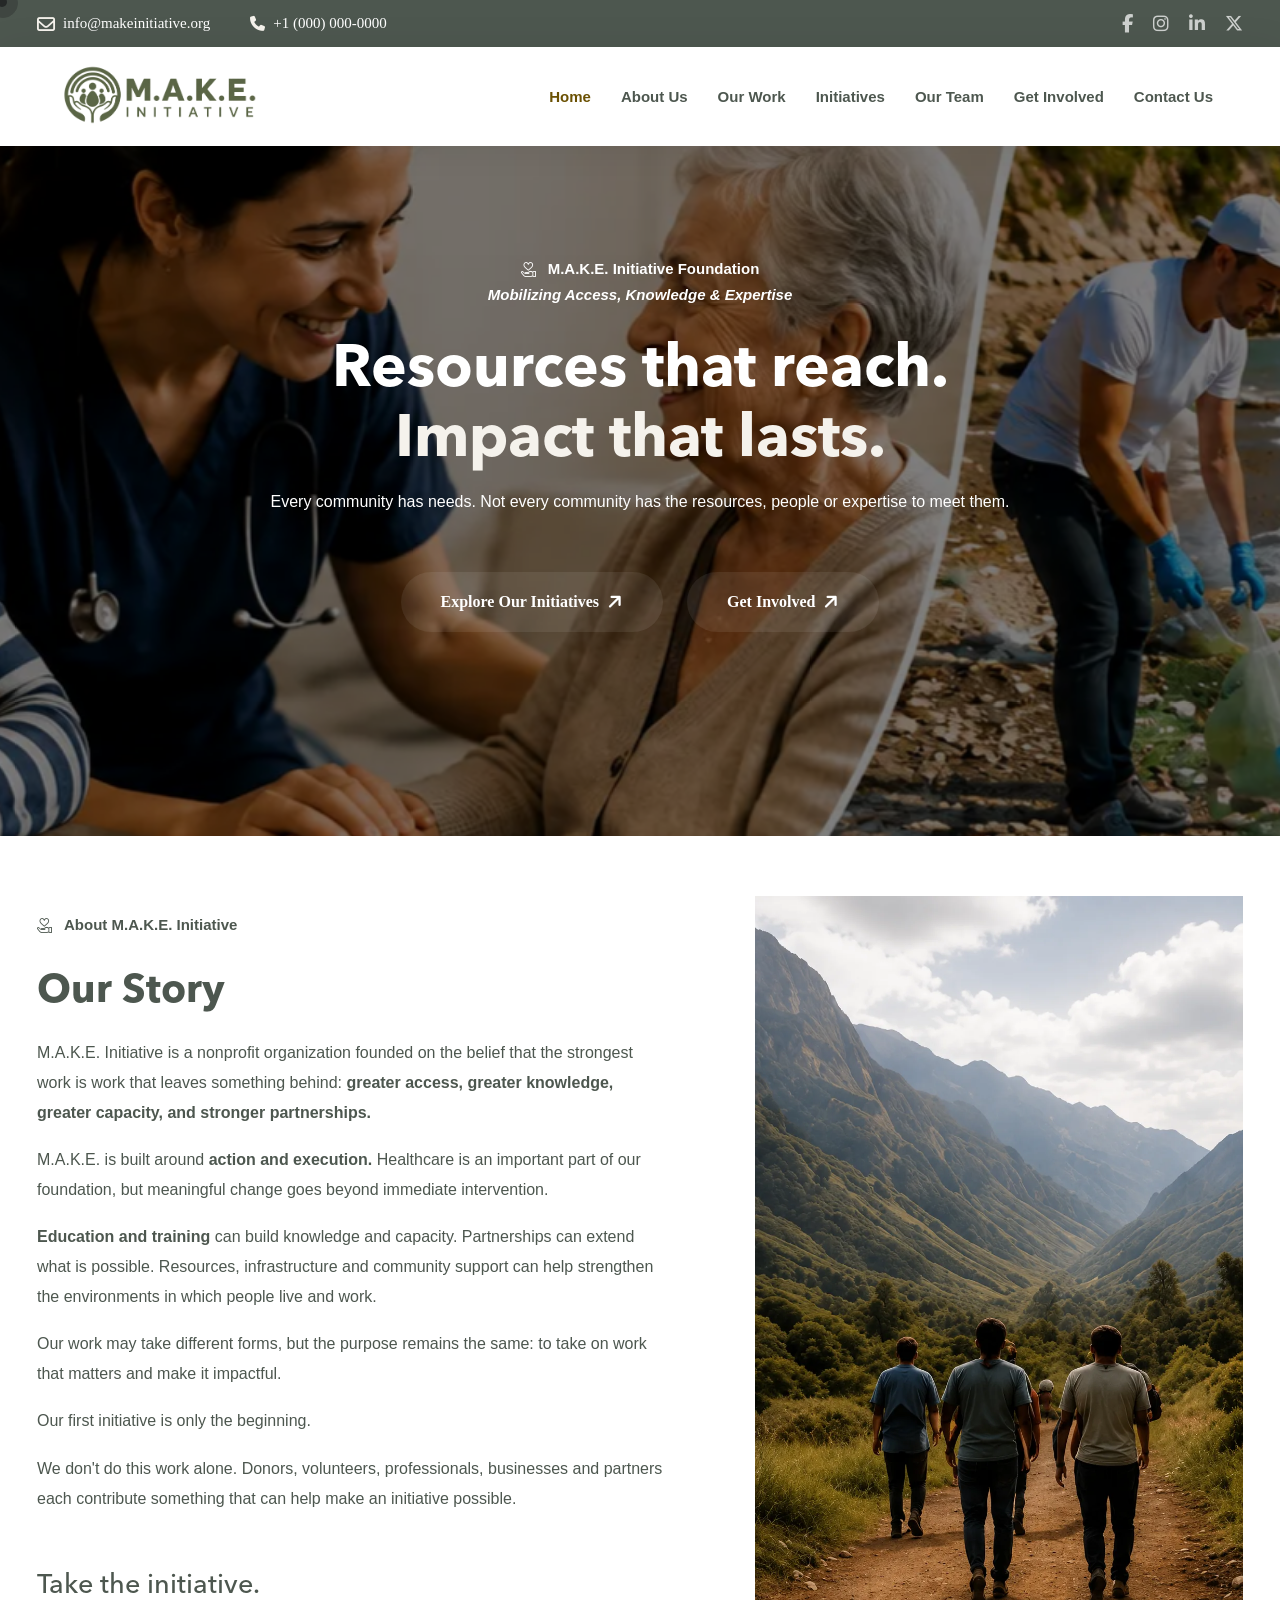
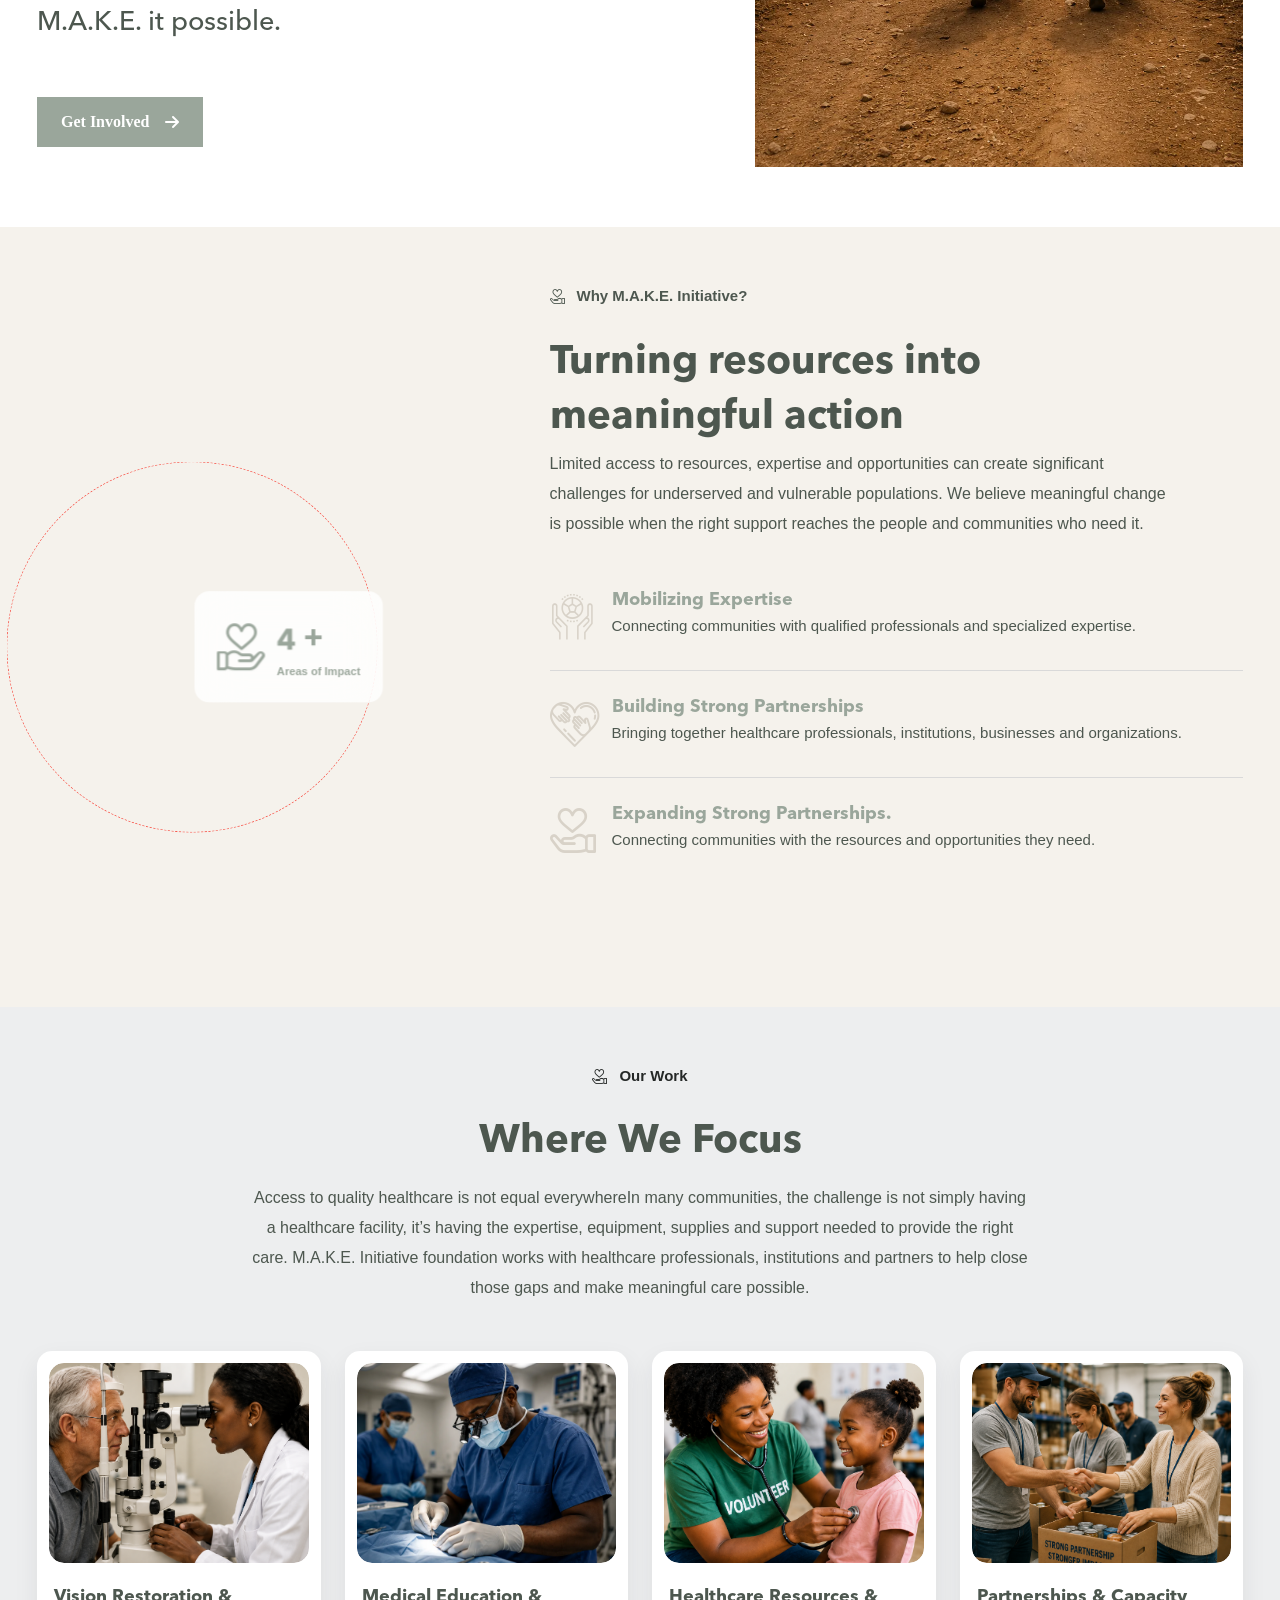
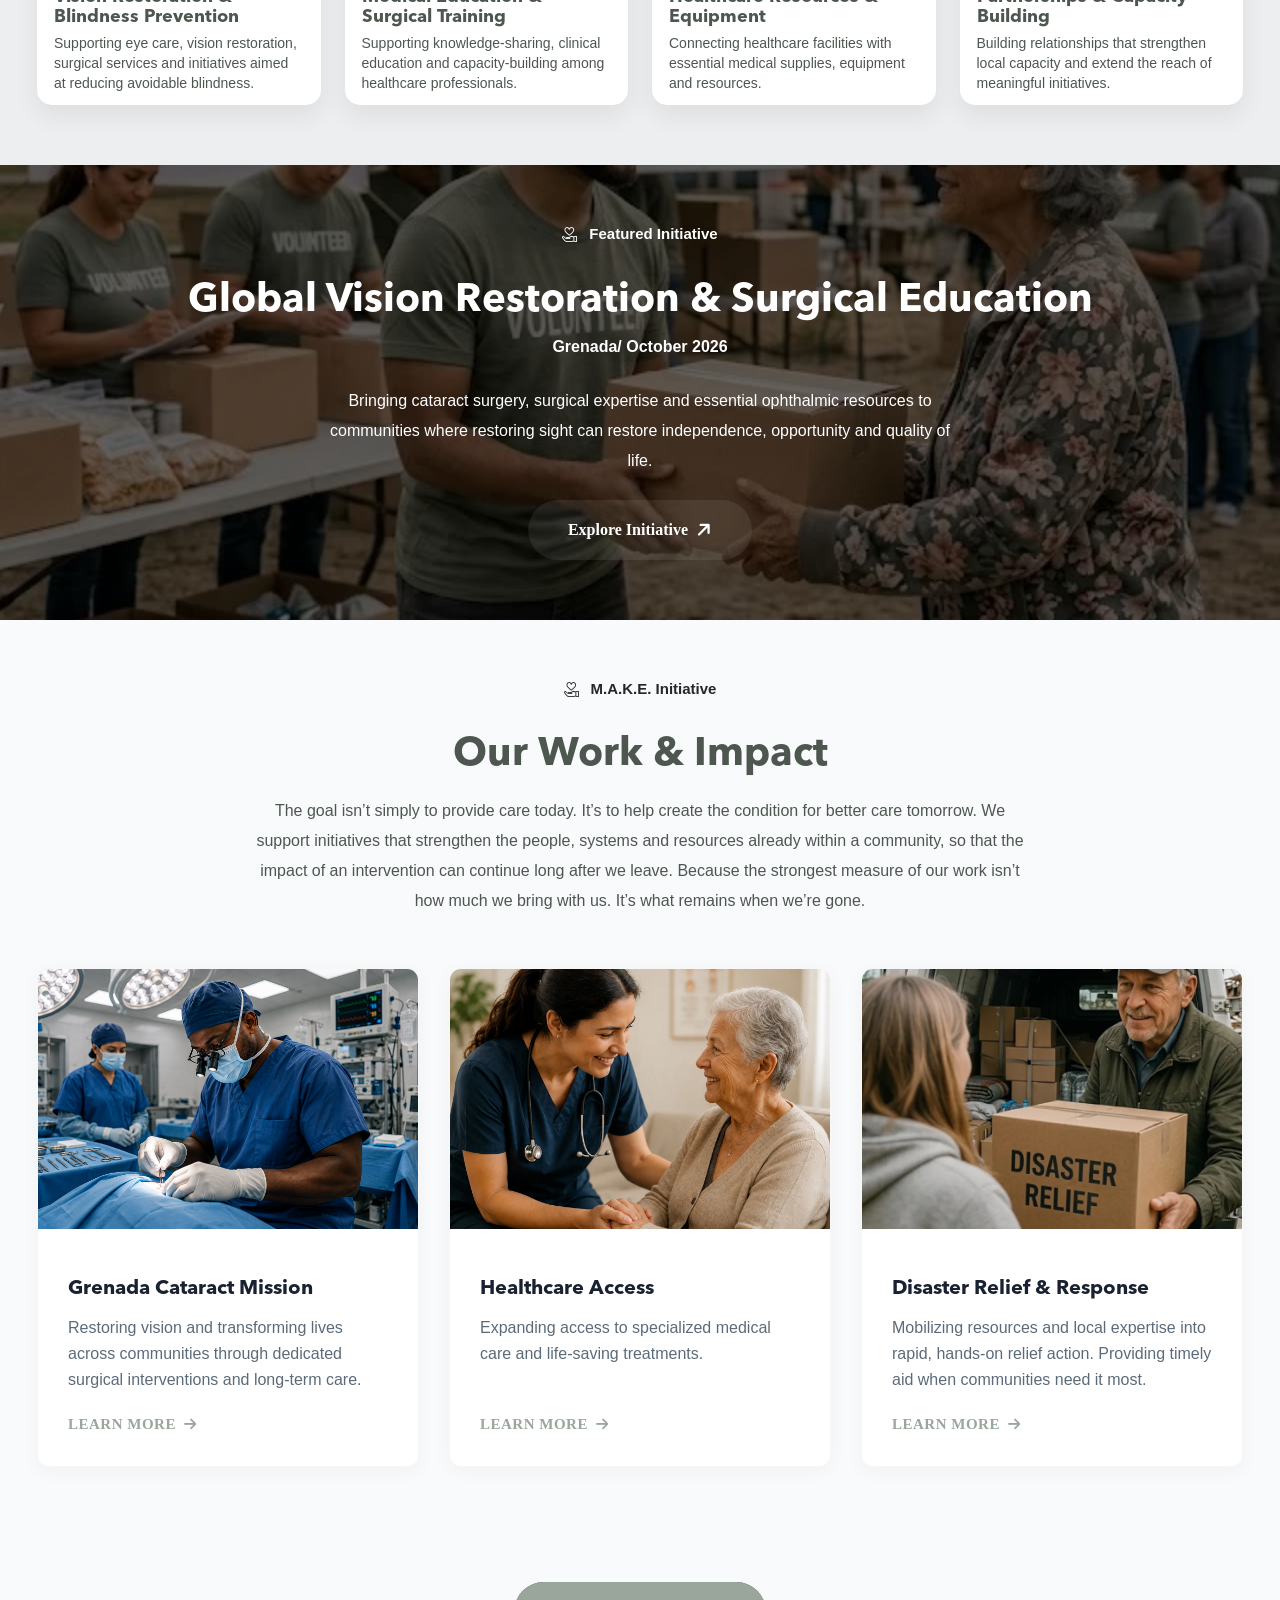
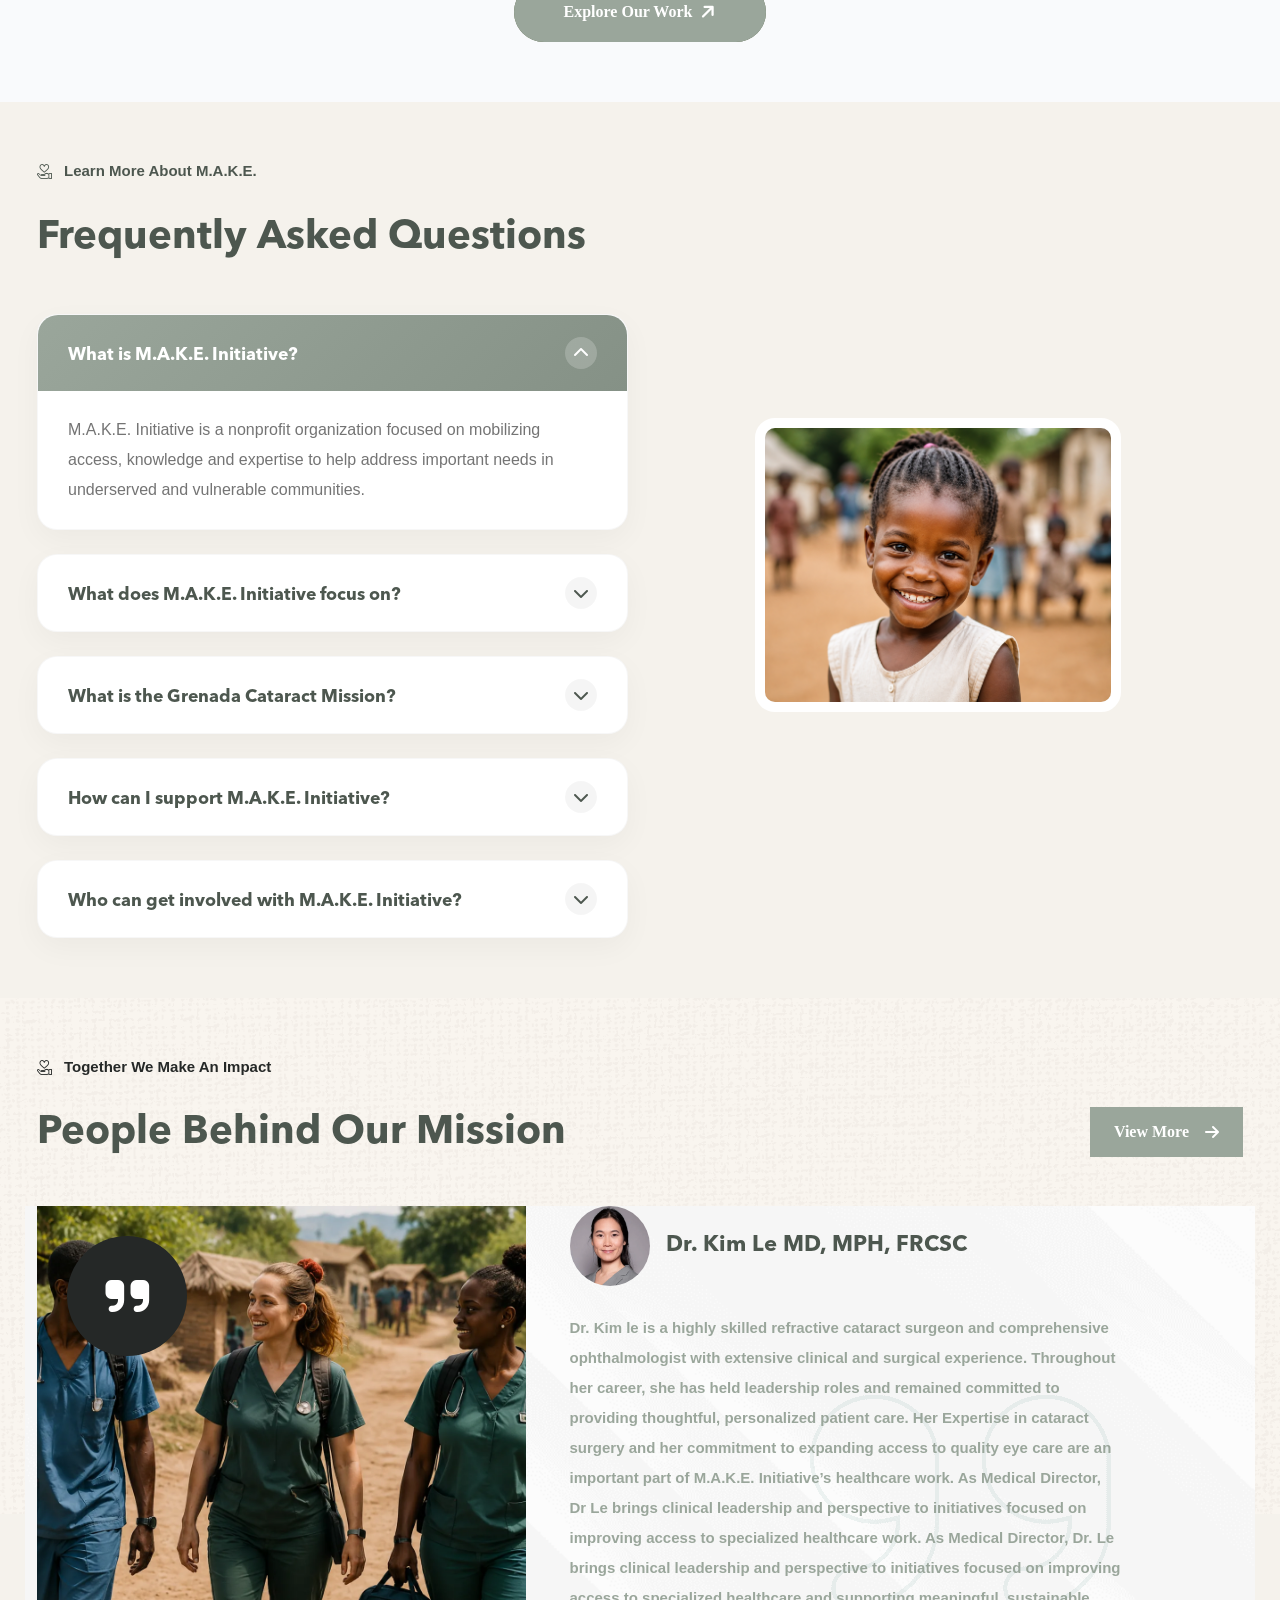
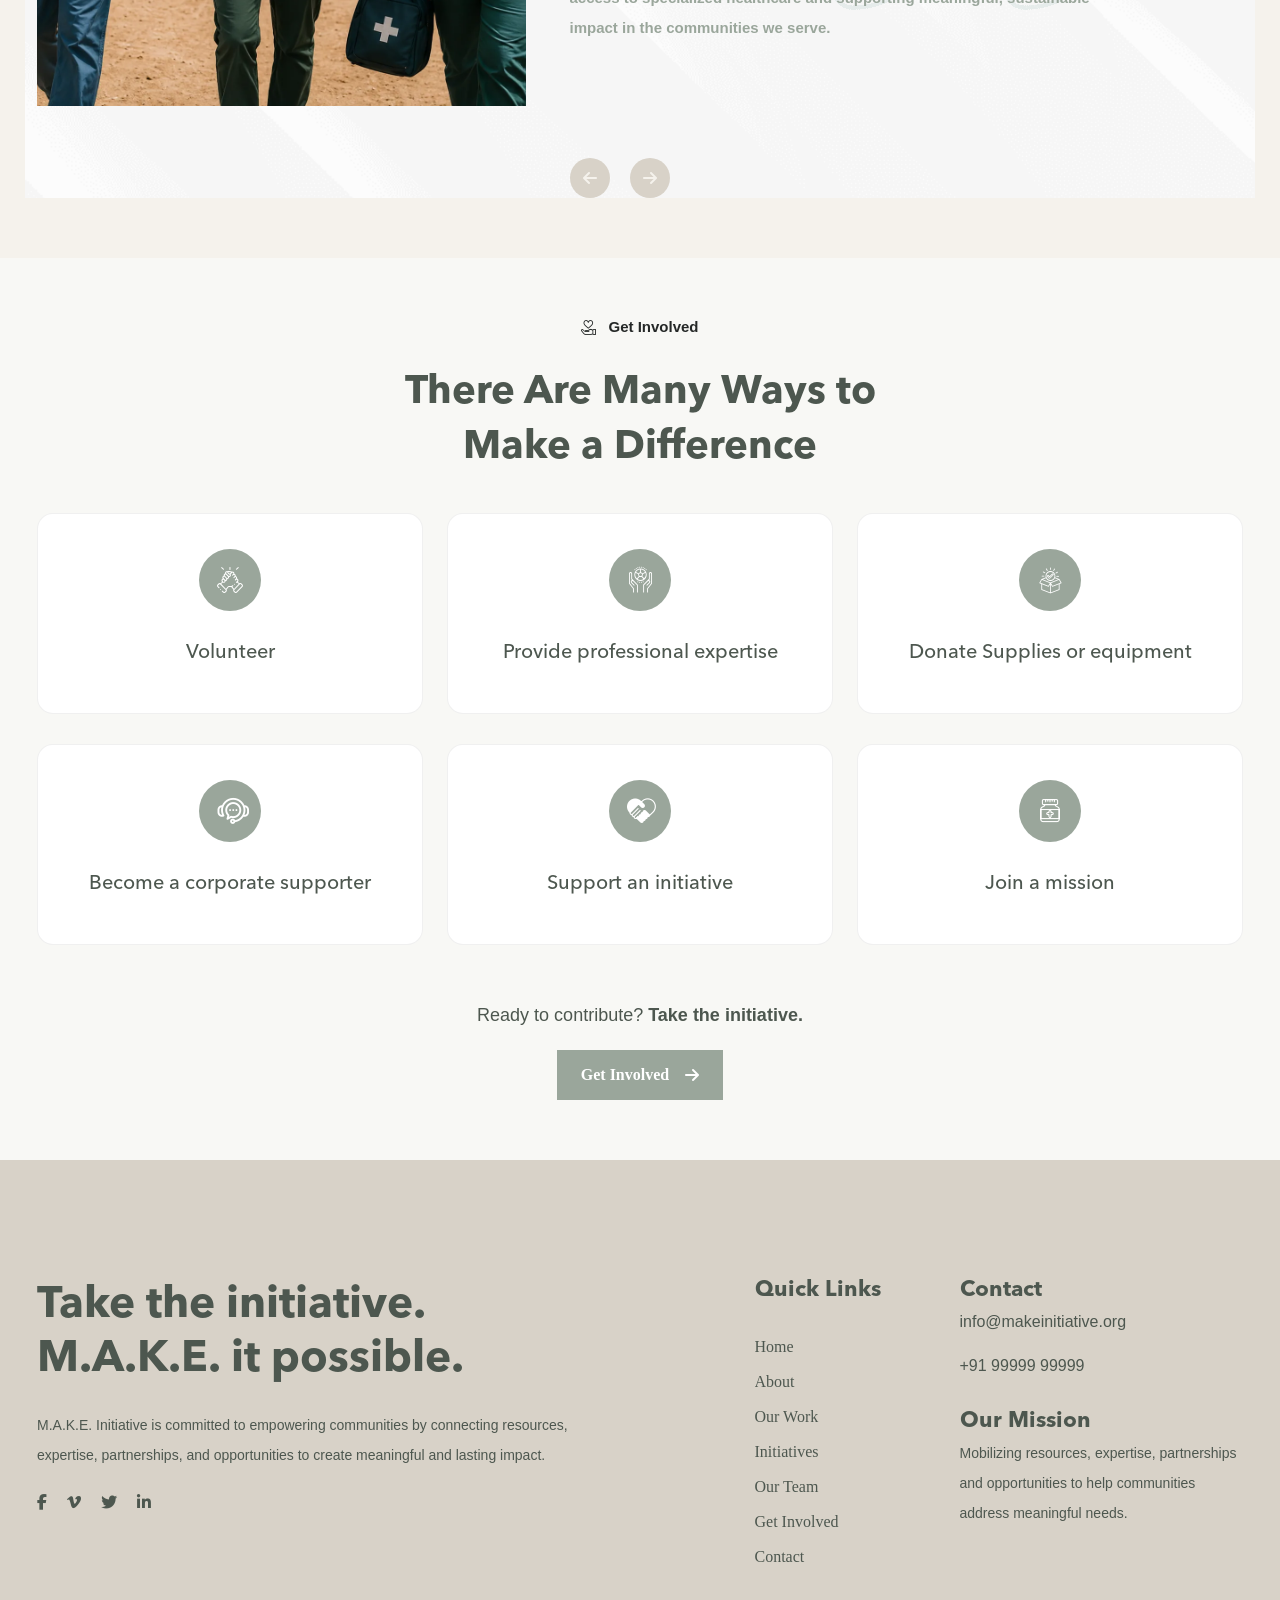
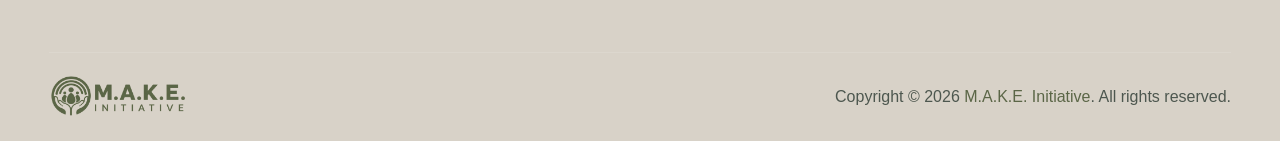
==== commit 183e6dcf: "page correction" ====
--- a/index.html
+++ b/index.html
@@ -961,7 +961,7 @@
         <section class="testimonial-two">
             <div class="container">
                 <div class="row">
-                    <div class="col-12 col-lg-9 col-xl-5">
+                    <div class="col-12 col-lg-9">
                         <div class="section__header" data-aos="fade-up" data-aos-duration="1000" data-aos-delay="100">
 
                             <span class="sub-title">
@@ -975,6 +975,13 @@
                             </h2>
 
                         </div>
+                    </div>
+                    <div class="col-lg-3 d-lg-flex d-none justify-content-end align-items-center">
+                        <a href="our-team.html" class="btn--primary" aria-label="Get involved with M.A.K.E. Initiative"
+                            title="Get involved with M.A.K.E. Initiative">
+                            View More
+                            <i class="fa-solid fa-arrow-right"></i>
+                        </a>
                     </div>
                 </div>
 
@@ -1140,6 +1147,13 @@
                             </div>
                         </div>
                     </div>
+                </div>
+                <div class="d-lg-none d-flex justify-content-center">
+                    <a href="our-team.html" class="btn--primary" aria-label="Get involved with M.A.K.E. Initiative"
+                        title="Get involved with M.A.K.E. Initiative">
+                        View More
+                        <i class="fa-solid fa-arrow-right"></i>
+                    </a>
                 </div>
             </div>
             <div class="blog-bg">
--- a/assets/css/main.css
+++ b/assets/css/main.css
@@ -10106,8 +10106,12 @@
     transform: translateX(-20px);
     -webkit-transition: all 1000ms ease;
     transition: all 1000ms ease; */
-}
-
+    display: -webkit-box;
+    -webkit-box-orient: vertical;
+    -webkit-line-clamp: 13;
+    line-clamp: 13;
+    overflow: hidden;
+}
 .testimonial-two__slider {
     max-height: 500px;
 }
@@ -15054,6 +15058,22 @@
 }
 
 @media only screen and (max-width: 991.98px) {
+    .cause .thumb img {
+        object-position: top;
+    }
+
+    .testimonial-two .testimonial-two__single-content h5 {
+        display: -webkit-box;
+        -webkit-box-orient: vertical;
+        -webkit-line-clamp: 7;
+        line-clamp: 7;
+        overflow: hidden;
+    }
+
+    .testimonial-two .testimonial-two__content {
+        padding: 50px 20px;
+    }
+
     .soon {
         padding: 100px 0px;
     }
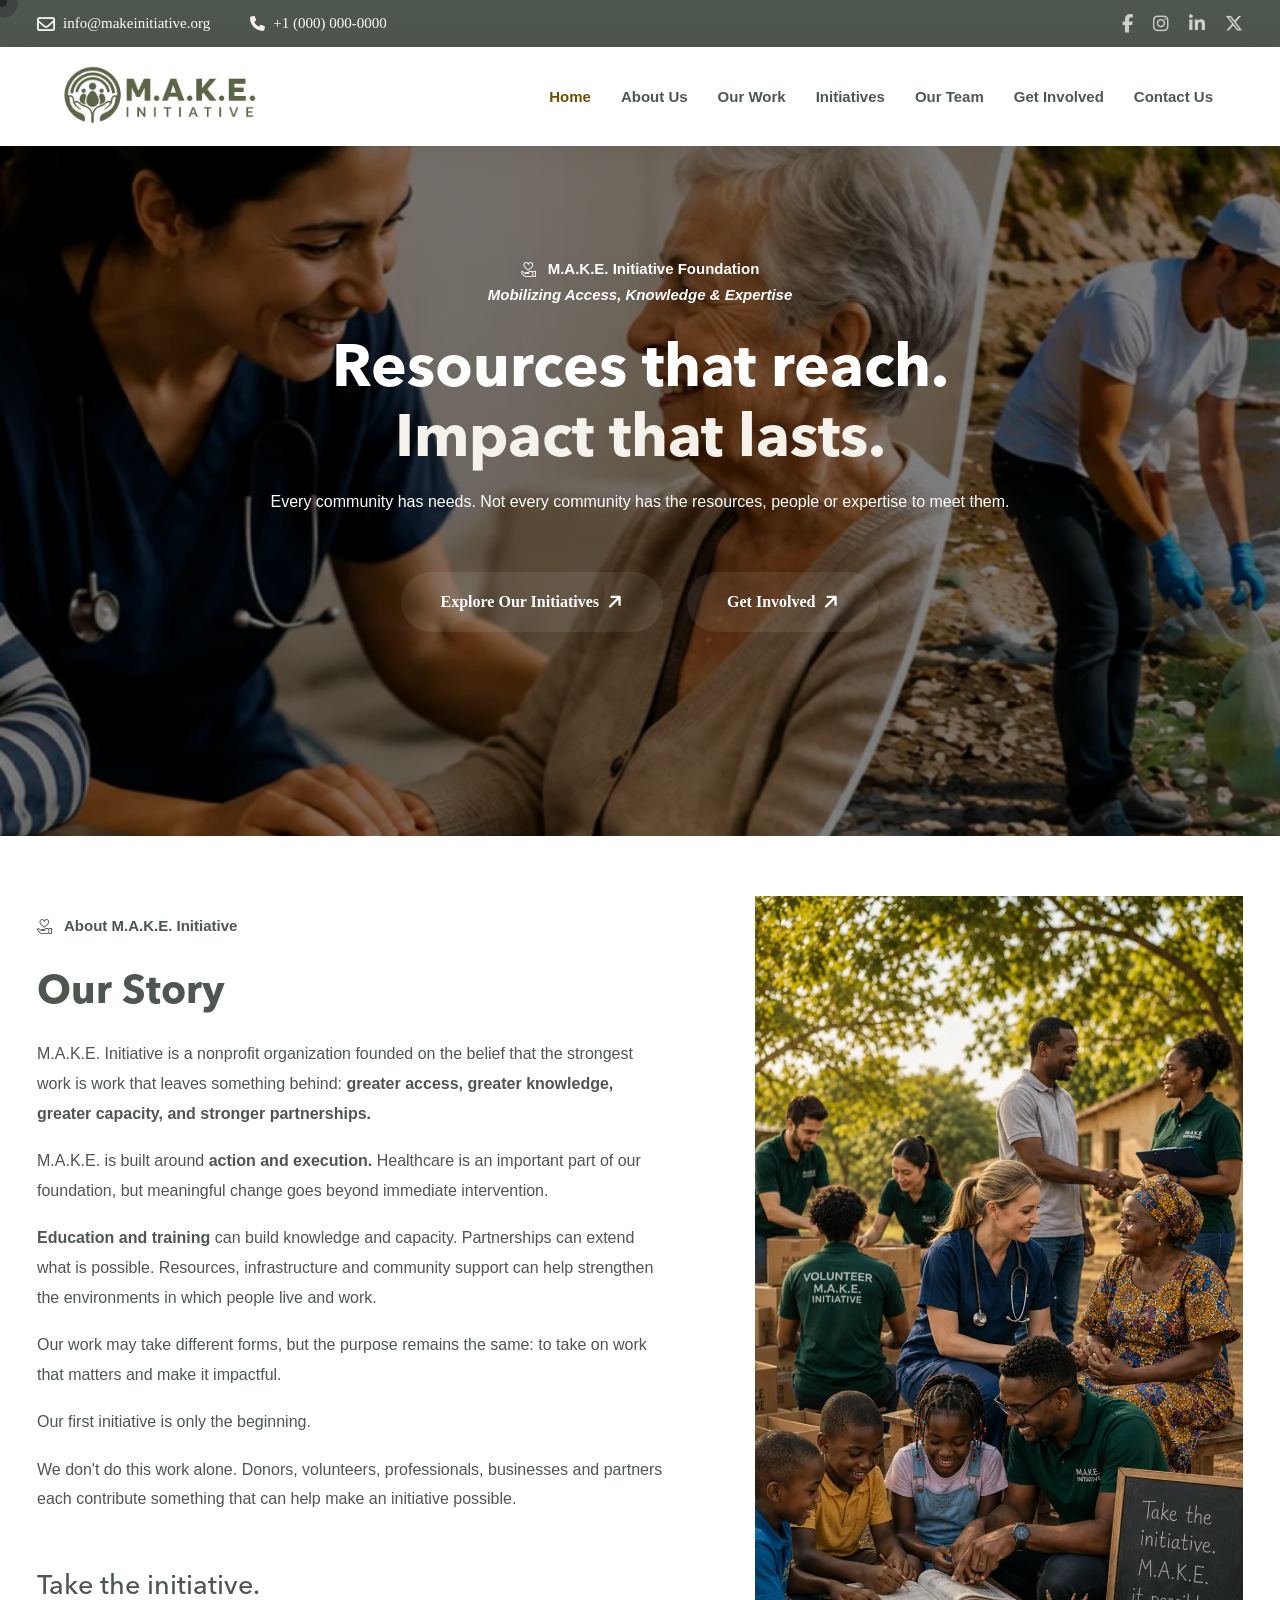
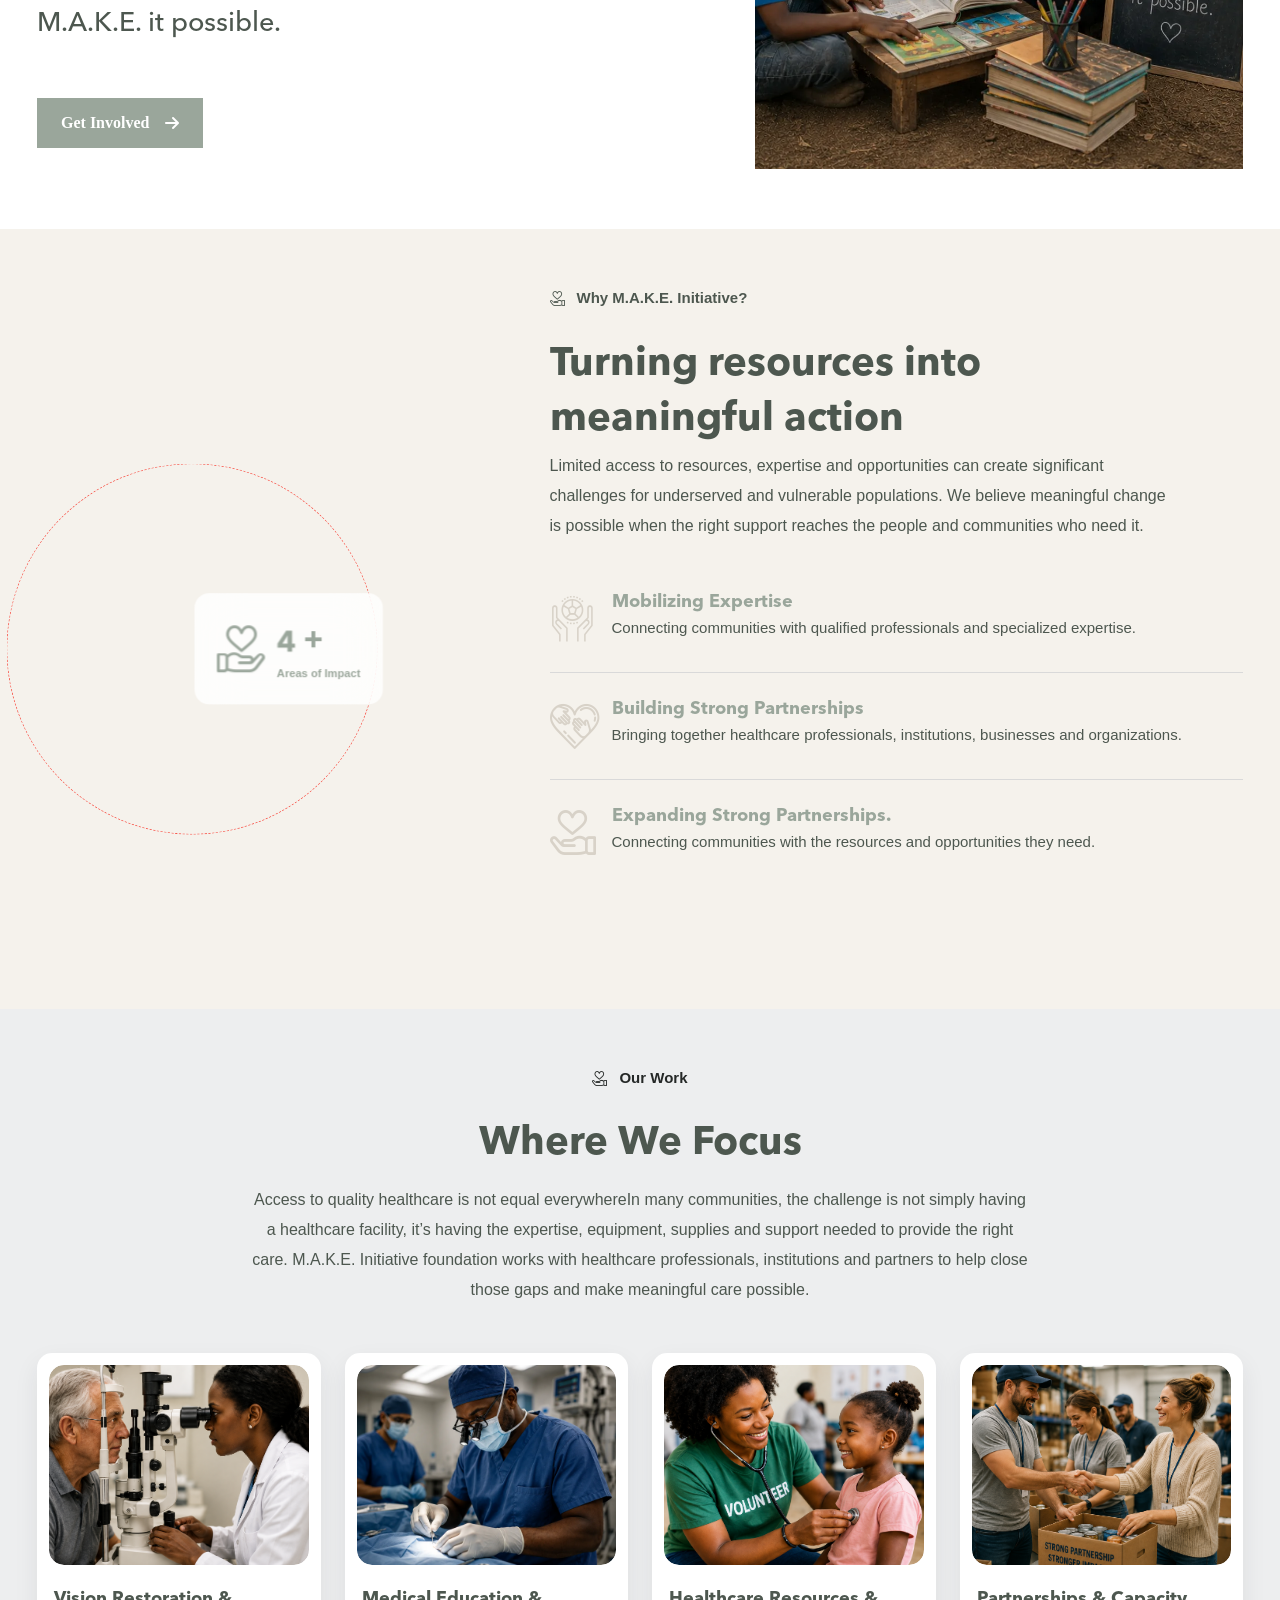
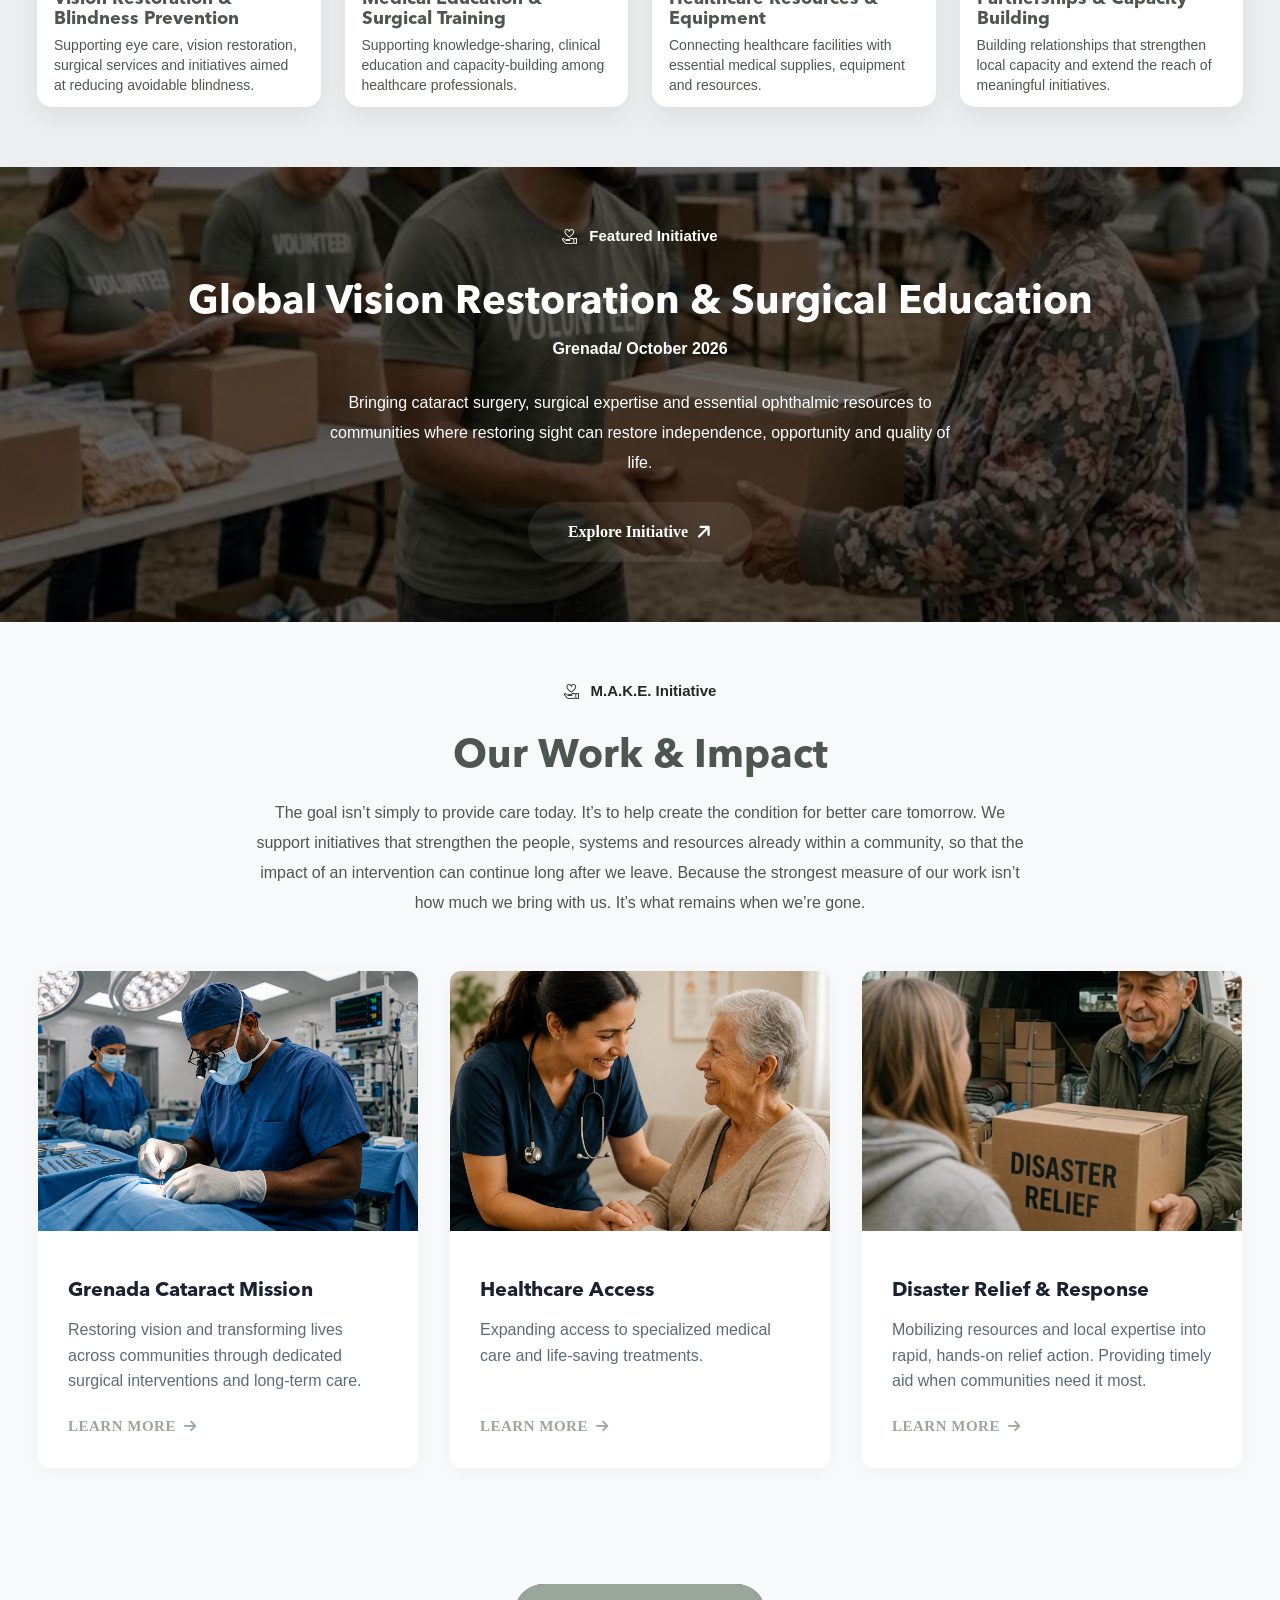
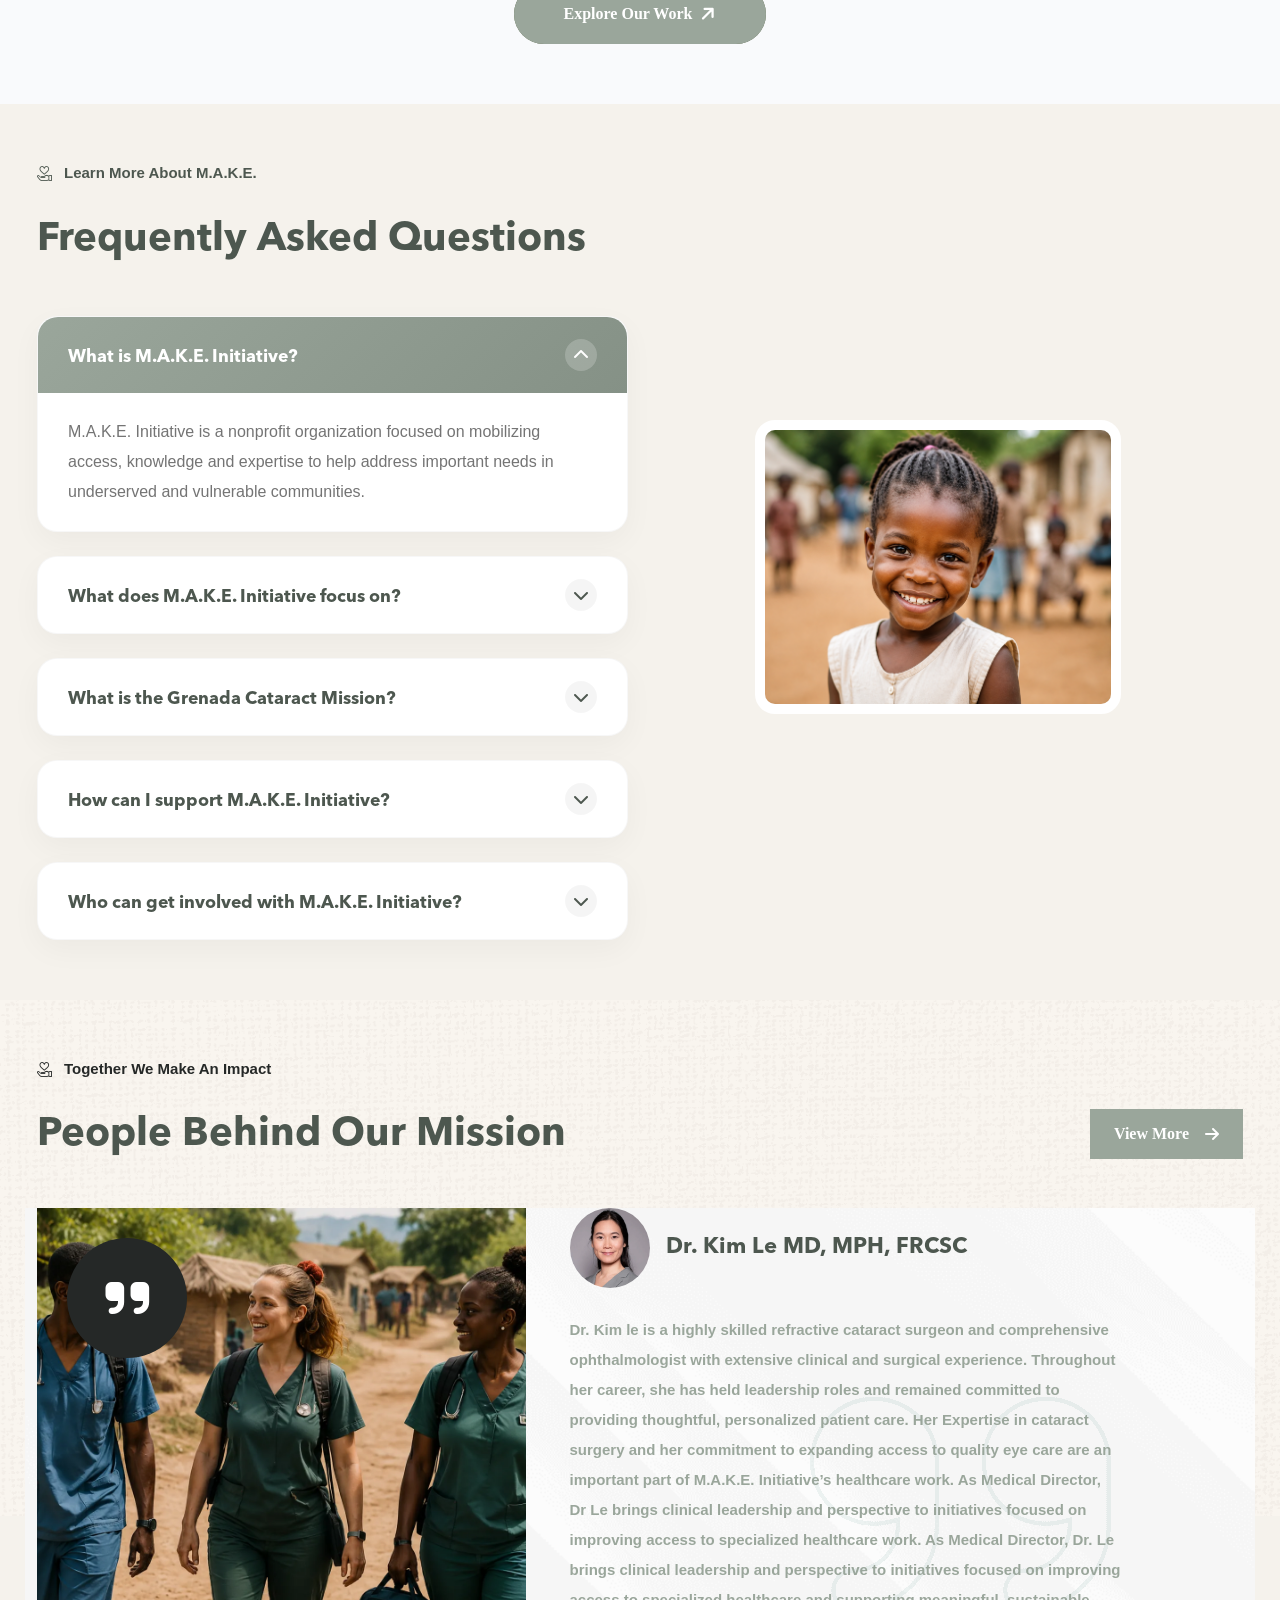
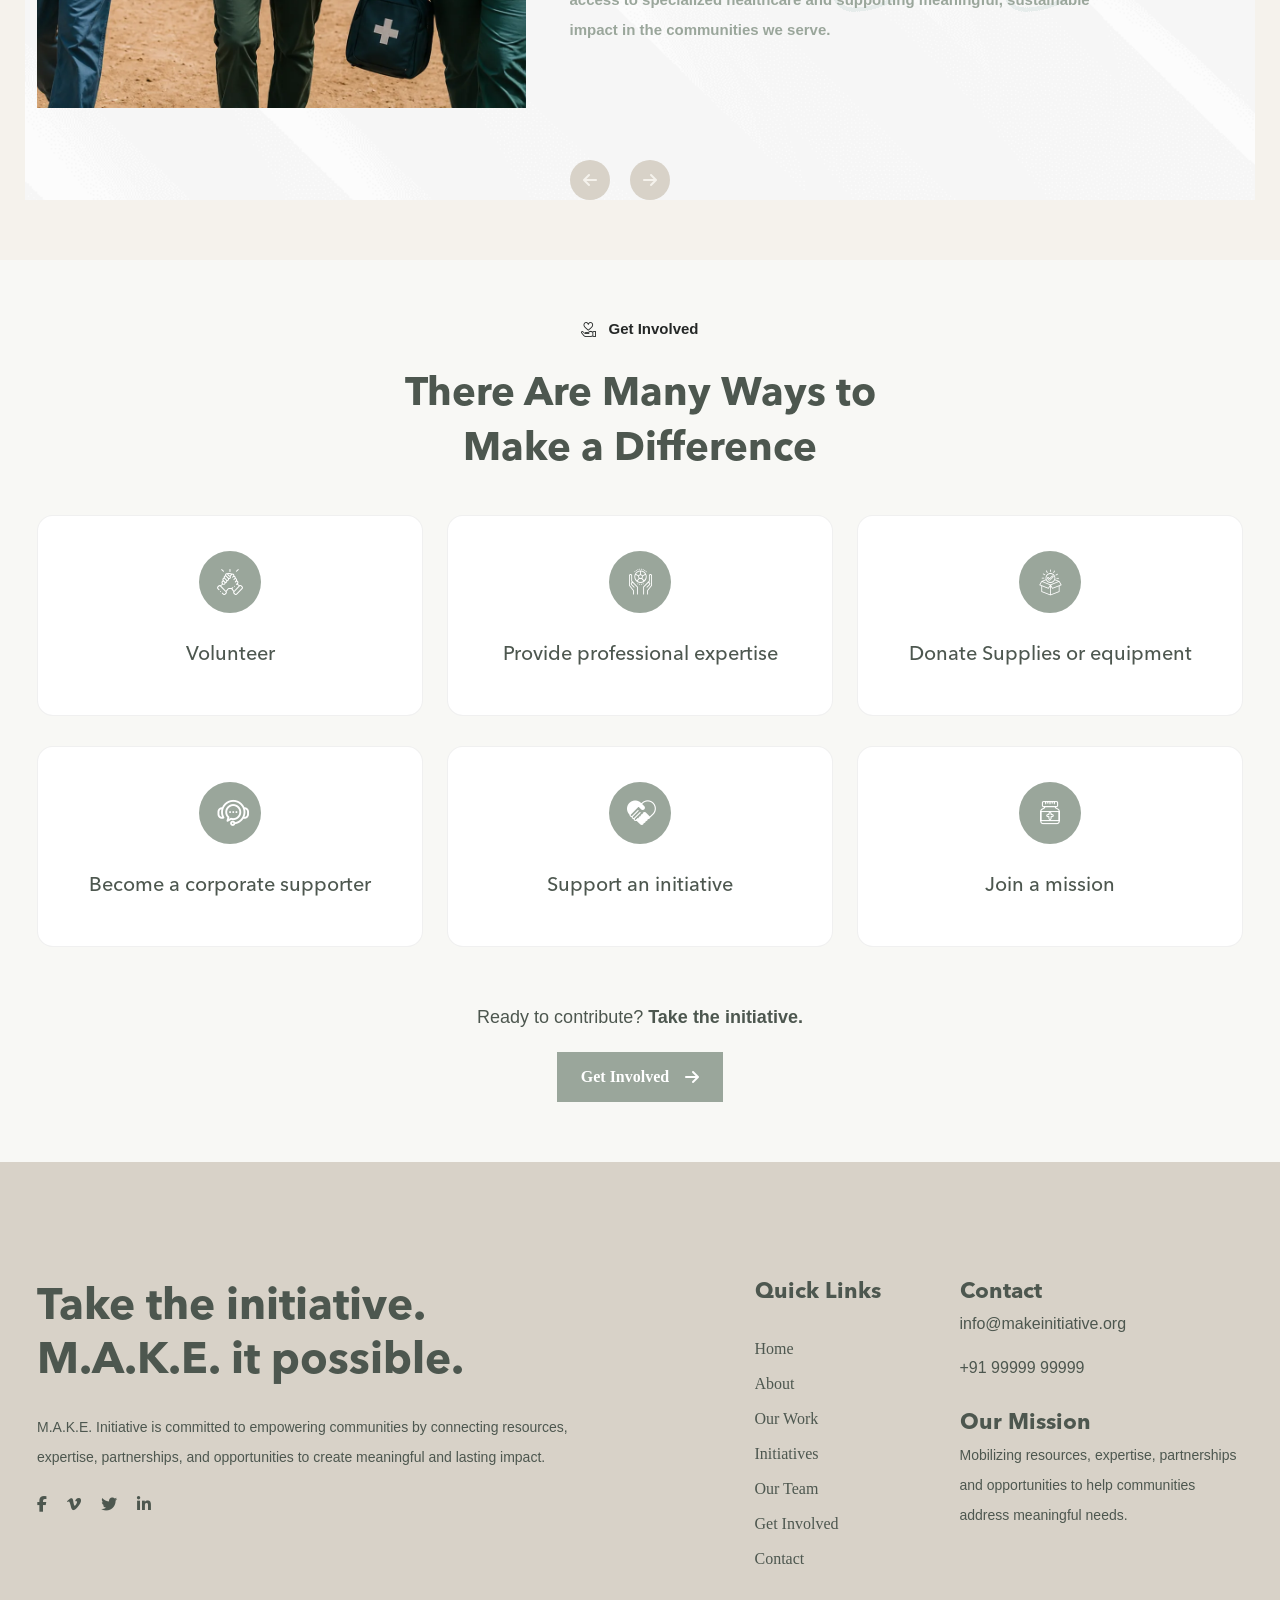
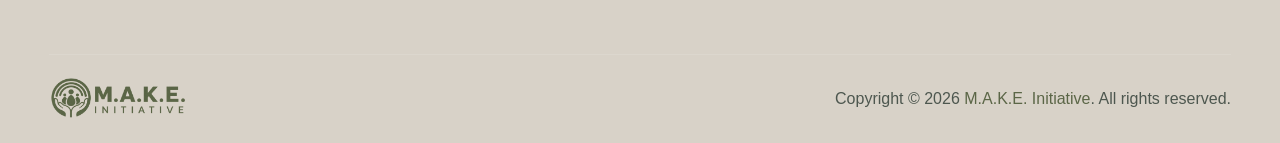
==== commit f94a8276: "page correction" ====
--- a/index.html
+++ b/index.html
@@ -390,7 +390,7 @@
                         </div>
                     </div>
                     <div class="col-lg-5" data-aos="zoom-in" data-aos-duration="1200">
-                        <img src="assets/images/about-main.webp" alt="">
+                        <img src="assets/images/our-story.webp" alt="">
                     </div>
                 </div>
             </div>
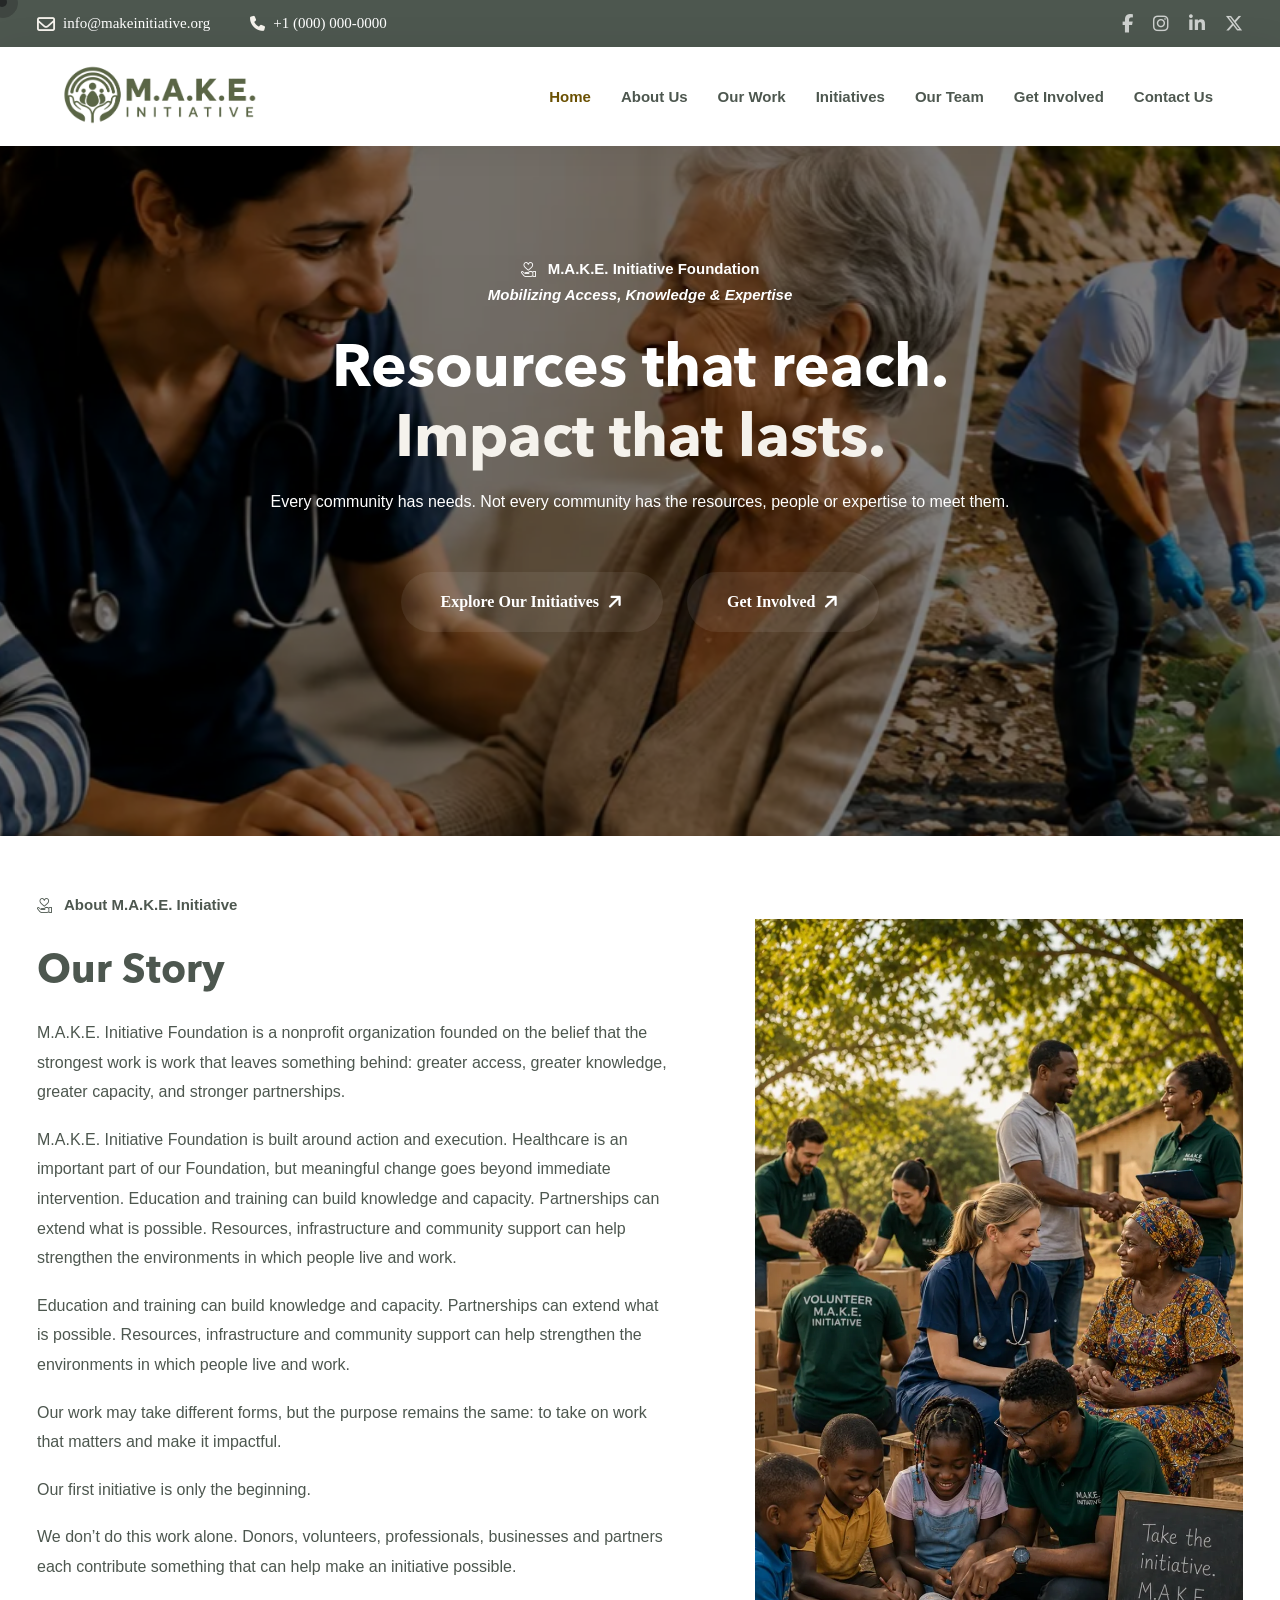
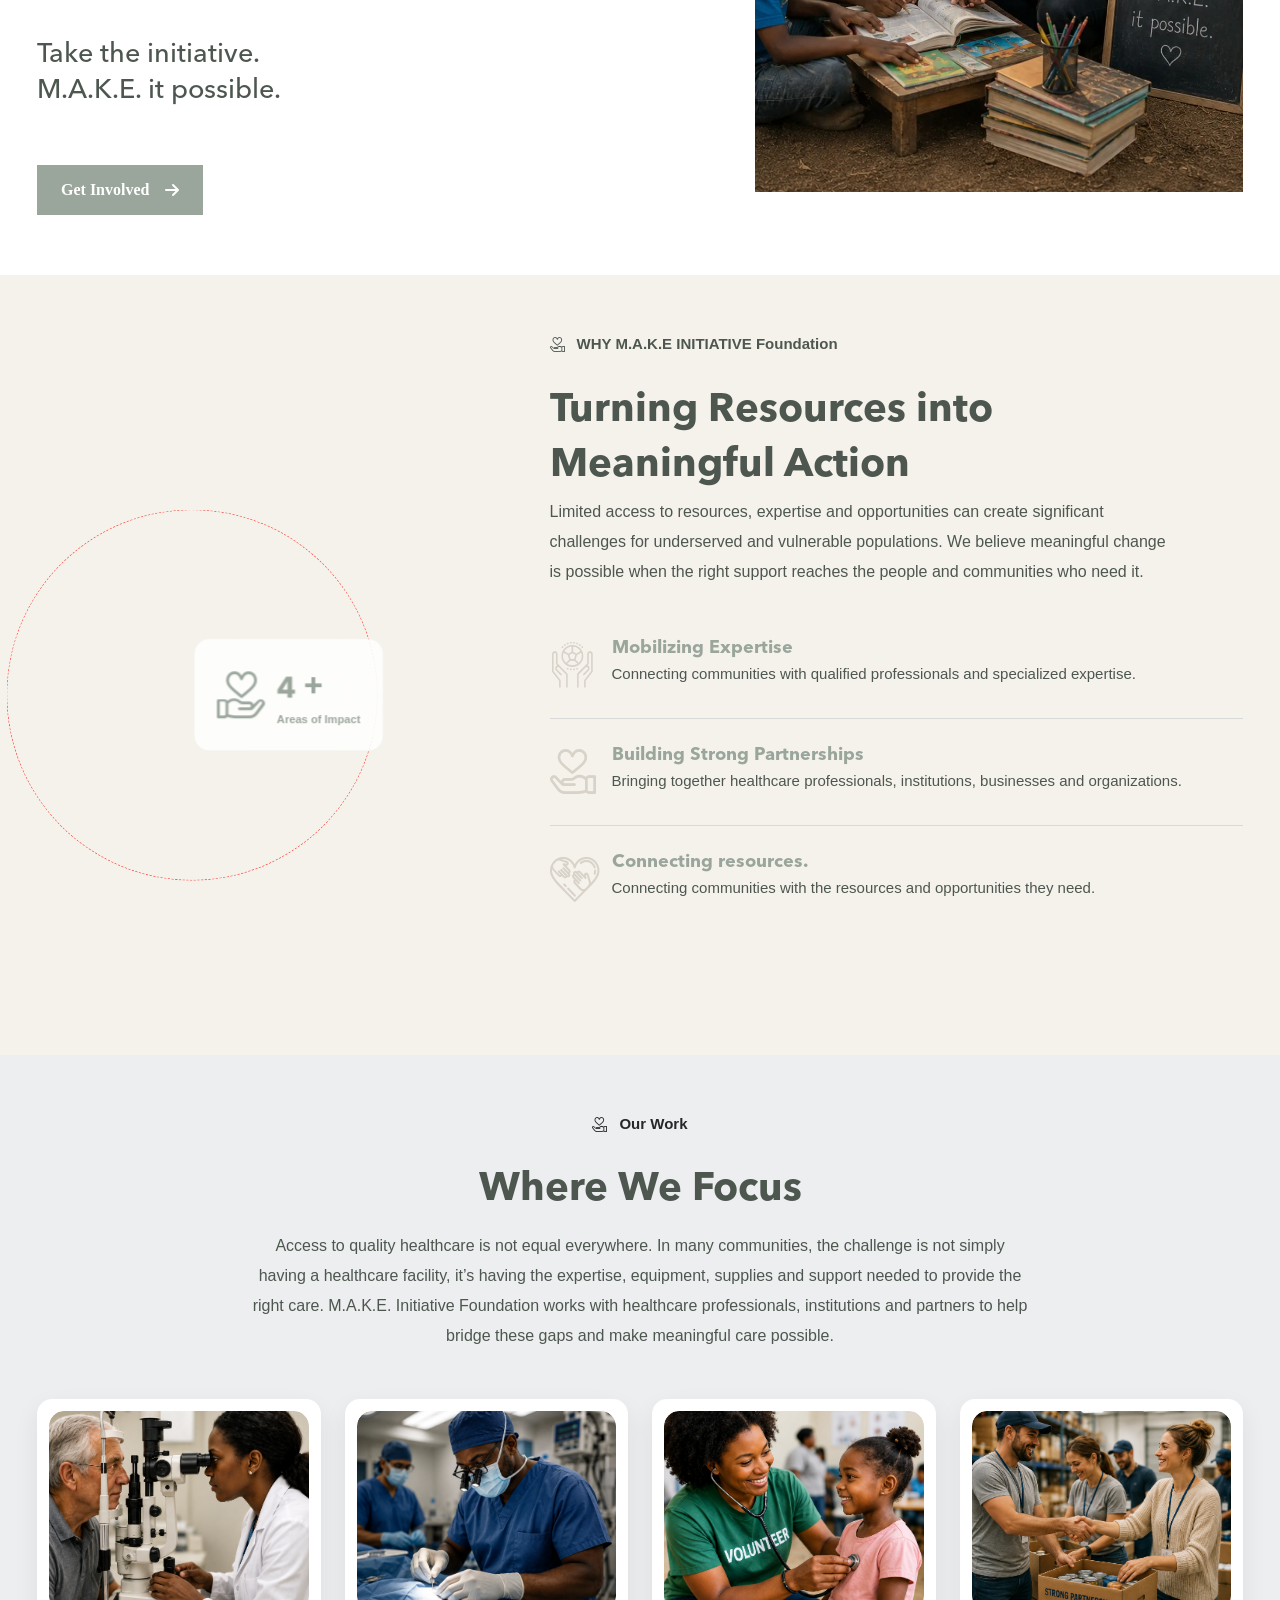
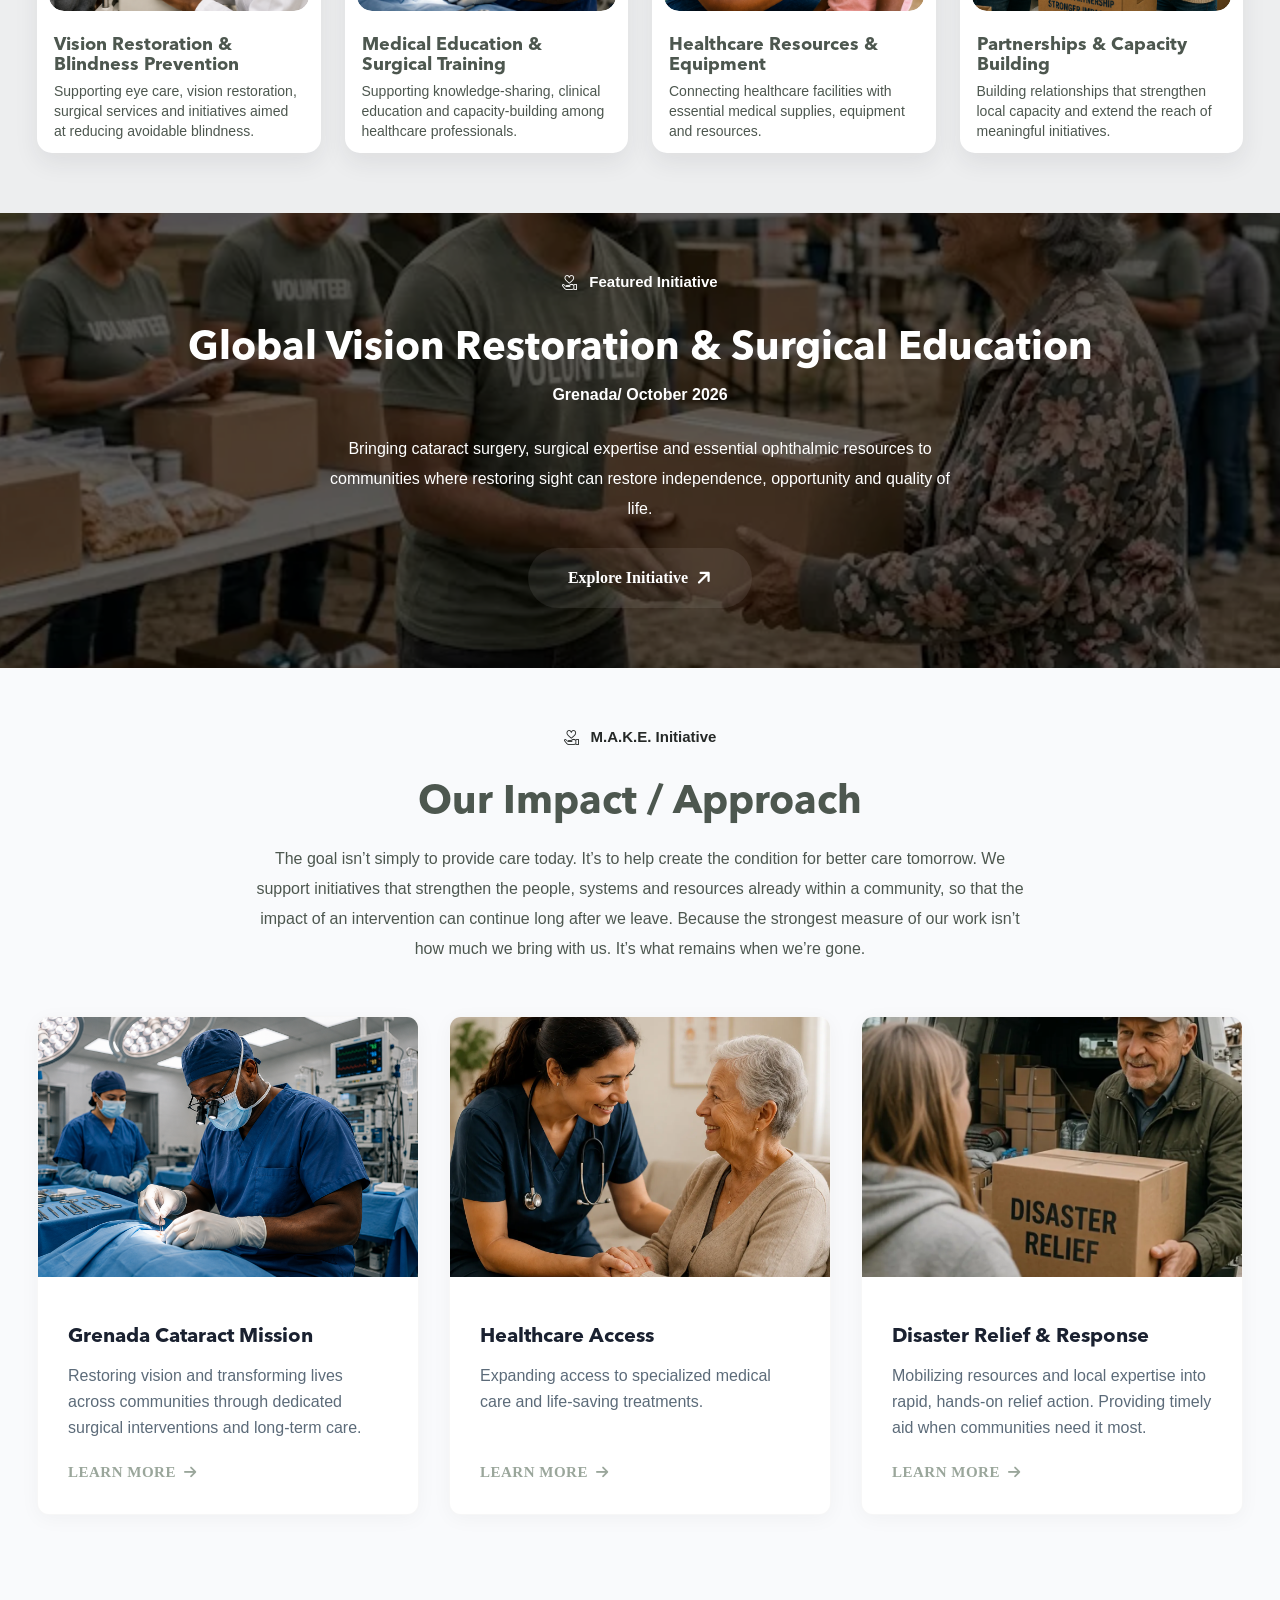
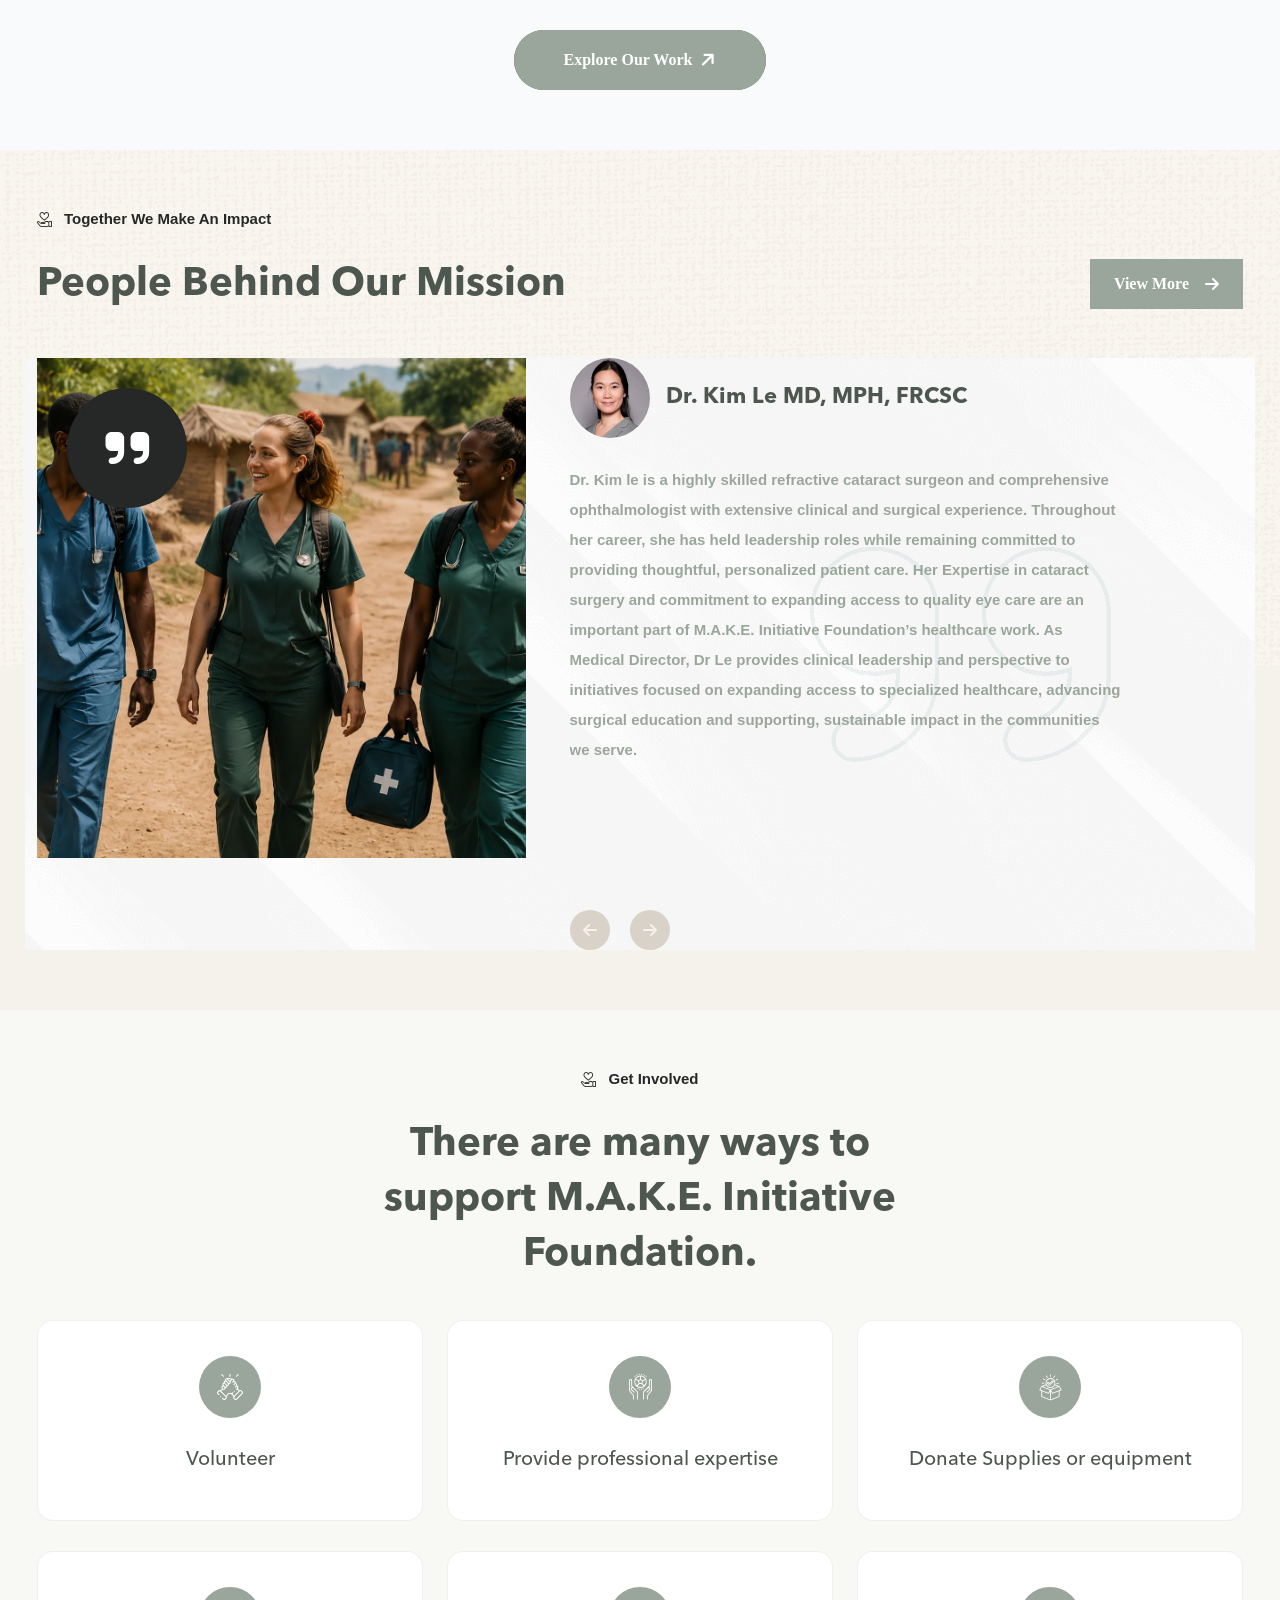
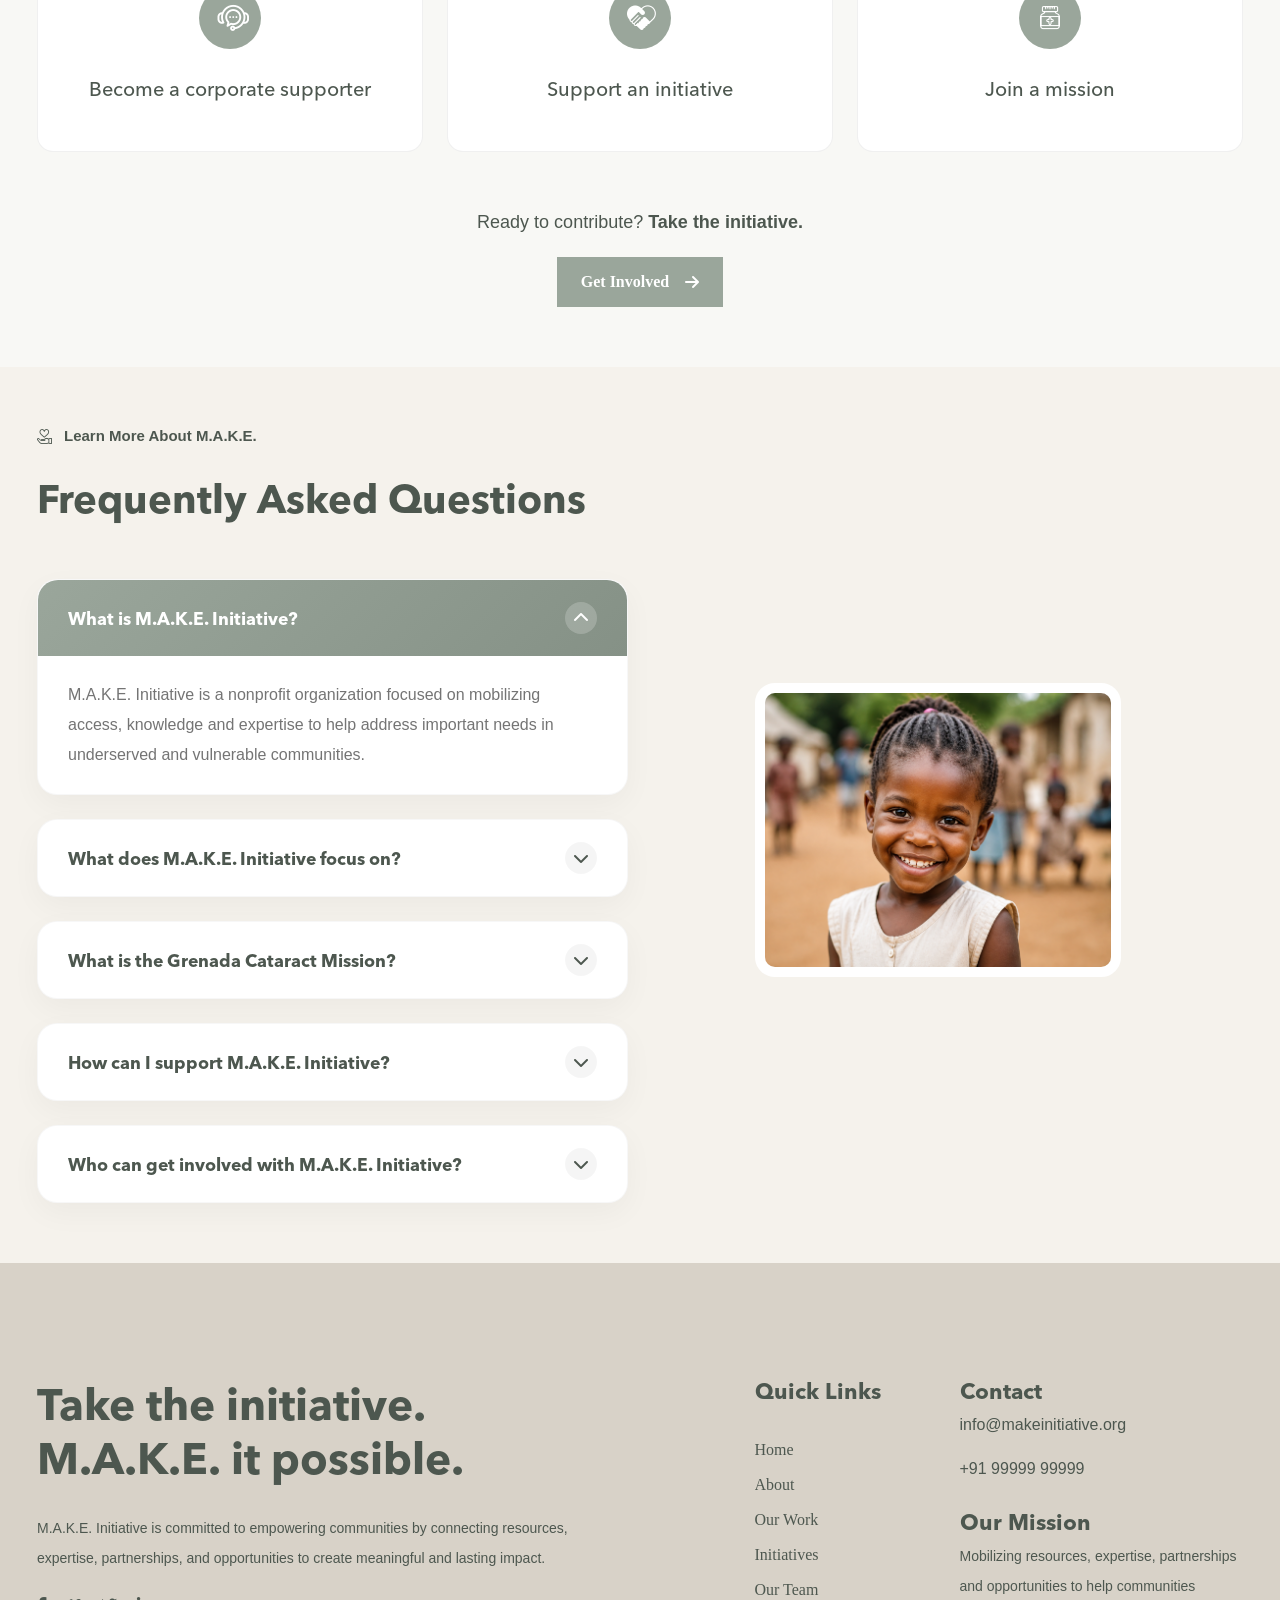
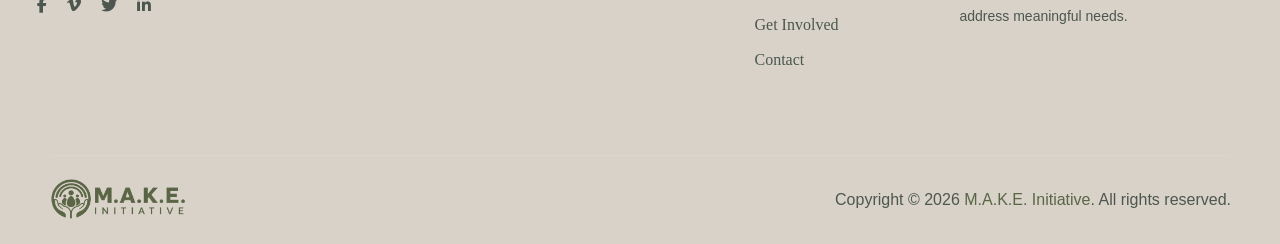
==== commit a7664a09: "page correction" ====
--- a/index.html
+++ b/index.html
@@ -343,33 +343,33 @@
                                     Our Story
                                 </h2>
                                 <p>
-                                    M.A.K.E. Initiative is a nonprofit organization founded on the belief
-                                    that the strongest work is work that leaves something behind:
-                                    <strong>greater access, greater knowledge, greater capacity,
-                                        and stronger partnerships.</strong>
+                                    M.A.K.E. Initiative Foundation is a nonprofit organization founded on the belief
+                                    that the strongest work is work that leaves something behind: greater access,
+                                    greater knowledge, greater capacity, and stronger partnerships.
                                 </p>
                                 <p>
-                                    M.A.K.E. is built around <strong>action and execution.</strong>
-                                    Healthcare is an important part of our foundation, but meaningful
-                                    change goes beyond immediate intervention.
+                                    M.A.K.E. Initiative Foundation is built around action and execution. Healthcare is
+                                    an important part of our Foundation, but meaningful change goes beyond immediate
+                                    intervention. Education and training can build knowledge and capacity. Partnerships
+                                    can extend what is possible. Resources, infrastructure and community support can
+                                    help strengthen the environments in which people live and work.
                                 </p>
                                 <p>
-                                    <strong>Education and training</strong> can build knowledge and capacity.
+                                    Education and training can build knowledge and capacity.
                                     Partnerships can extend what is possible. Resources, infrastructure
                                     and community support can help strengthen the environments in which
                                     people live and work.
                                 </p>
                                 <p>
-                                    Our work may take different forms, but the purpose remains the same:
-                                    to take on work that matters and make it impactful.
+                                    Our work may take different forms, but the purpose remains the same: to take on work
+                                    that matters and make it impactful.
                                 </p>
                                 <p>
                                     Our first initiative is only the beginning.
                                 </p>
                                 <p>
-                                    We don't do this work alone. Donors, volunteers, professionals,
-                                    businesses and partners each contribute something that can help make
-                                    an initiative possible.
+                                    We don’t do this work alone. Donors, volunteers, professionals, businesses and
+                                    partners each contribute something that can help make an initiative possible.
                                 </p>
                                 <div class="about-make__highlight about-make__highlight--last">
                                     <div class="about-make__highlight-quote">
@@ -449,12 +449,12 @@
 
                                 <span class="sub-title">
                                     <i class="icon-donation"></i>
-                                    Why M.A.K.E. Initiative?
+                                    WHY M.A.K.E INITIATIVE Foundation
                                 </span>
 
                                 <h2 class="">
-                                    Turning resources into
-                                    <span>meaningful action</span>
+                                    Turning Resources into
+                                    <span>Meaningful Action</span>
                                 </h2>
 
                                 <p>
@@ -483,7 +483,7 @@
                                         <hr>
                                         <div class="help__content-icon">
                                             <div class="thumb">
-                                                <i class="icon-support-heart"></i>
+                                                <i class="icon-donation"></i>
                                             </div>
 
                                             <div class="content">
@@ -497,11 +497,11 @@
                                         <hr>
                                         <div class="help__content-icon">
                                             <div class="thumb">
-                                                <i class="icon-donation"></i>
+                                                <i class="icon-support-heart"></i>
                                             </div>
 
                                             <div class="content">
-                                                <h6>Expanding Strong Partnerships.</h6>
+                                                <h6>Connecting resources.</h6>
                                                 <p>
                                                     Connecting communities with the resources and opportunities they
                                                     need.
@@ -536,13 +536,12 @@
                             </h2>
 
                             <p>
-                                Access to quality healthcare is not equal everywhereIn many communities, the challenge
+                                Access to quality healthcare is not equal everywhere. In many communities, the challenge
                                 is not simply having a healthcare facility, it’s having the expertise, equipment,
-                                supplies and support needed to provide the right care. M.A.K.E. Initiative foundation
-                                works with healthcare professionals, institutions and partners to help close those gaps
+                                supplies and support needed to provide the right care. M.A.K.E. Initiative Foundation
+                                works with healthcare professionals, institutions and partners to help bridge these gaps
                                 and make meaningful care possible.
                             </p>
-
                         </div>
                     </div>
                 </div>
@@ -562,8 +561,8 @@
                                 <div class="content">
                                     <h6>Vision Restoration & Blindness Prevention</h6>
                                     <p>
-                                        Supporting eye care, vision restoration, surgical services and
-                                        initiatives aimed at reducing avoidable blindness.
+                                        Supporting eye care, vision restoration, surgical services and initiatives aimed
+                                        at reducing avoidable blindness.
                                     </p>
                                 </div>
                             </div>
@@ -688,13 +687,15 @@
                                 M.A.K.E. Initiative
                             </span>
                             <h2>
-                                Our Work & <span>Impact</span>
+                                Our <span>Impact / Approach</span>
                             </h2>
                             <p>
                                 The goal isn’t simply to provide care today. It’s to help create the condition for
                                 better care tomorrow.
+
                                 We support initiatives that strengthen the people, systems and resources already within
                                 a community, so that the impact of an intervention can continue long after we leave.
+
                                 Because the strongest measure of our work isn’t how much we bring with us. It’s what
                                 remains when we’re gone.
 
@@ -764,199 +765,6 @@
         </section>
         <!-- ==== / impact showcase section end ==== -->
 
-        <!-- ==== faq section start ==== -->
-        <section class="faq">
-            <div class="container">
-                <div class="row align-items-center">
-
-                    <div class="col-12 col-lg-8 col-xl-6">
-                        <div class="faq__content">
-
-                            <div class="section__content" data-aos="fade-up" data-aos-duration="1000">
-
-                                <span class="sub-title">
-                                    <i class="icon-donation"></i>
-                                    Learn More About M.A.K.E.
-                                </span>
-
-                                <h2 class="">
-                                    Frequently <span>Asked</span> Questions
-                                </h2>
-
-                            </div>
-
-                            <div class="faq__content-inner cta" data-aos="fade-up" data-aos-duration="1000"
-                                data-aos-delay="100">
-
-                                <div class="accordion" id="accordion">
-
-                                    <!-- FAQ 1 -->
-                                    <div class="accordion-item">
-                                        <h6 class="accordion-header" id="headingOne">
-                                            <button class="accordion-button" type="button" data-bs-toggle="collapse"
-                                                data-bs-target="#collapseOne" aria-expanded="true"
-                                                aria-controls="collapseOne">
-                                                What is M.A.K.E. Initiative?
-                                            </button>
-                                        </h6>
-
-                                        <div id="collapseOne" class="accordion-collapse collapse show"
-                                            aria-labelledby="headingOne" data-bs-parent="#accordion">
-
-                                            <div class="accordion-body">
-                                                <p>
-                                                    M.A.K.E. Initiative is a nonprofit
-                                                    organization focused on mobilizing
-                                                    access, knowledge and expertise to
-                                                    help address important needs in
-                                                    underserved and vulnerable
-                                                    communities.
-                                                </p>
-                                            </div>
-
-                                        </div>
-                                    </div>
-
-
-                                    <!-- FAQ 2 -->
-                                    <div class="accordion-item">
-                                        <h6 class="accordion-header" id="headingTwo">
-                                            <button class="accordion-button collapsed" type="button"
-                                                data-bs-toggle="collapse" data-bs-target="#collapseTwo"
-                                                aria-expanded="false" aria-controls="collapseTwo">
-                                                What does M.A.K.E. Initiative focus on?
-                                            </button>
-                                        </h6>
-
-                                        <div id="collapseTwo" class="accordion-collapse collapse"
-                                            aria-labelledby="headingTwo" data-bs-parent="#accordion">
-
-                                            <div class="accordion-body">
-                                                <p>
-                                                    Healthcare is at the heart of M.A.K.E. Initiative. Our work extends
-                                                    beyond direct care to include education and training, partnerships,
-                                                    community support, resources and infrastructure, and responses to
-                                                    emerging needs.
-                                                </p>
-                                            </div>
-
-                                        </div>
-                                    </div>
-
-
-                                    <!-- FAQ 3 -->
-                                    <div class="accordion-item">
-                                        <h6 class="accordion-header" id="headingThree">
-                                            <button class="accordion-button collapsed" type="button"
-                                                data-bs-toggle="collapse" data-bs-target="#collapseThree"
-                                                aria-expanded="false" aria-controls="collapseThree">
-                                                What is the Grenada Cataract Mission?
-                                            </button>
-                                        </h6>
-
-                                        <div id="collapseThree" class="accordion-collapse collapse"
-                                            aria-labelledby="headingThree" data-bs-parent="#accordion">
-
-                                            <div class="accordion-body">
-                                                <p>
-                                                    The Grenada Cataract Mission is
-                                                    M.A.K.E. Initiative's inaugural
-                                                    initiative. It brings together a
-                                                    specialized clinical team, healthcare
-                                                    partners and the support needed to
-                                                    expand access to cataract surgery
-                                                    and help prevent avoidable blindness
-                                                    in Grenada. The mission is planned
-                                                    for October 2026.
-                                                </p>
-                                            </div>
-
-                                        </div>
-                                    </div>
-
-
-                                    <!-- FAQ 4 -->
-                                    <div class="accordion-item">
-                                        <h6 class="accordion-header" id="headingFour">
-                                            <button class="accordion-button collapsed" type="button"
-                                                data-bs-toggle="collapse" data-bs-target="#collapseFour"
-                                                aria-expanded="false" aria-controls="collapseFour">
-                                                How can I support M.A.K.E. Initiative?
-                                            </button>
-                                        </h6>
-
-                                        <div id="collapseFour" class="accordion-collapse collapse"
-                                            aria-labelledby="headingFour" data-bs-parent="#accordion">
-
-                                            <div class="accordion-body">
-                                                <p>
-                                                    There are many ways to support
-                                                    M.A.K.E. Initiative, including
-                                                    volunteering, providing professional
-                                                    expertise, donating supplies or
-                                                    equipment, becoming a corporate
-                                                    supporter, supporting an initiative,
-                                                    or joining a mission.
-                                                </p>
-                                            </div>
-
-                                        </div>
-                                    </div>
-
-
-                                    <!-- FAQ 5 -->
-                                    <div class="accordion-item">
-                                        <h6 class="accordion-header" id="headingFive">
-                                            <button class="accordion-button collapsed" type="button"
-                                                data-bs-toggle="collapse" data-bs-target="#collapseFive"
-                                                aria-expanded="false" aria-controls="collapseFive">
-                                                Who can get involved with M.A.K.E. Initiative?
-                                            </button>
-                                        </h6>
-
-                                        <div id="collapseFive" class="accordion-collapse collapse"
-                                            aria-labelledby="headingFive" data-bs-parent="#accordion">
-
-                                            <div class="accordion-body">
-                                                <p>
-                                                    Donors, volunteers, healthcare
-                                                    professionals, businesses,
-                                                    organizations and community partners
-                                                    can each contribute resources,
-                                                    expertise or support to help make
-                                                    an initiative possible.
-                                                </p>
-                                            </div>
-
-                                        </div>
-                                    </div>
-
-                                </div>
-
-                            </div>
-                        </div>
-                    </div>
-
-
-                    <div class="col-12 col-lg-4 col-xl-5 offset-xl-1">
-                        <div class="faq__thumb d-none d-lg-block">
-                            <div class="faq__thumb-inner">
-                                <div class="thumb-lg" data-aos="fade-up" data-aos-duration="1000" data-aos-delay="100">
-                                    <img src="assets/images/faq-image-2.png" alt="M.A.K.E. Initiative">
-                                </div>
-                                <div class="thumb-sm" data-aos="fade-left" data-aos-duration="1000"
-                                    data-aos-delay="300">
-                                    <img src="assets/images/faq-image-1.png"
-                                        alt="M.A.K.E. Initiative community support">
-                                </div>
-                            </div>
-                        </div>
-                    </div>
-                </div>
-            </div>
-        </section>
-        <!-- ==== / faq section end ==== -->
-
         <!-- ==== testimonial section start ==== -->
         <section class="testimonial-two">
             <div class="container">
@@ -1027,18 +835,16 @@
                                                             Dr. Kim le is a highly skilled refractive cataract surgeon
                                                             and comprehensive ophthalmologist with extensive clinical
                                                             and surgical experience. Throughout her career, she has held
-                                                            leadership roles and remained committed to providing
+                                                            leadership roles while remaining committed to providing
                                                             thoughtful, personalized patient care.
 
-                                                            Her Expertise in cataract surgery and her commitment to
+                                                            Her Expertise in cataract surgery and commitment to
                                                             expanding access to quality eye care are an important part
-                                                            of M.A.K.E. Initiative’s healthcare work. As Medical
-                                                            Director, Dr Le brings clinical leadership and perspective
-                                                            to initiatives focused on improving access to specialized
-                                                            healthcare work. As Medical Director, Dr. Le brings clinical
-                                                            leadership and perspective to initiatives focused on
-                                                            improving access to specialized healthcare and supporting
-                                                            meaningful, sustainable impact in the communities we serve.
+                                                            of M.A.K.E. Initiative Foundation’s healthcare work. As
+                                                            Medical Director, Dr Le provides clinical leadership and
+                                                            perspective to initiatives focused on expanding access to
+                                                            specialized healthcare, advancing surgical education and
+                                                            supporting, sustainable impact in the communities we serve.
                                                         </h5>
                                                     </div>
                                                 </div>
@@ -1073,12 +879,13 @@
                                                             developed strong relationships with executive, governmental,
                                                             military, and international aid organizations.
 
-                                                            At M.A.K.E. Initiative, Marcus serves as Media Director,
-                                                            helping communicate the organization’s work and document the
-                                                            people, partnerships, and initiatives behind it. He brings a
-                                                            perspective shaped by experience in the field and a belief
-                                                            that meaningful work should not only be carried out, but
-                                                            understood, shared, and supported.
+                                                            At M.A.K.E. Initiative, Marcus serves as Director of
+                                                            Business Development & Media, helping communicate the
+                                                            organization’s work and document the people, partnerships,
+                                                            and initiatives behind it. He brings a perspective shaped by
+                                                            experience in the field and a belief that meaningful work
+                                                            should not only be carried out, but understood, shared, and
+                                                            supported.
                                                         </h5>
                                                     </div>
                                                 </div>
@@ -1104,20 +911,23 @@
                                                     <div class="testimonial-two__single-content">
 
                                                         <h5>
-                                                            Genelle George is the Founder of M.A.K.E. Initiative.
-                                                            Bringing together more than a decade of experience in
-                                                            healthcare, clinical operations, and community service.
-
-                                                            Before founding M.A.K.E., Genelle spent 10 years working in
-                                                            ophthalmology, as a Clinical Director. Her experience
-                                                            working alongside physicians and surgical teams gave her a
-                                                            firsthand understanding of the resources, coordination and
-                                                            collaboration required to deliver specialized healthcare.
-
-                                                            Her work with M.A.K.E. grew from a desire to take that
-                                                            experience beyond the clinical setting and apply it to
-                                                            initiatives where practical support, strong partnerships and
-                                                            thoughtful execution can make a meaningful difference.
+                                                            Genelle George is the Founder& Executive Director of
+                                                            M.A.K.E. Initiative Foundation,bringing more than a decade
+                                                            of experience in healthcare, clinical operations, and
+                                                            community service.
+
+                                                            Before founding M.A.K.E. Initiative Foundation, Genelle
+                                                            spent 10 years working in ophthalmology, as a Clinical
+                                                            Director. Her experience working alongside physicians and
+                                                            surgical teams gave her a firsthand understanding of the
+                                                            resources, coordination and collaboration required to
+                                                            deliver specialized healthcare.
+
+                                                            Her work with M.A.K.E. Initiative Foundation grew from a
+                                                            desire to take that experience beyond the clinical setting
+                                                            and apply it to initiatives where practical support, strong
+                                                            partnerships and thoughtful execution can make a meaningful
+                                                            difference.
 
                                                             As Founder & Executive Director, Genelle leads the
                                                             organization’s operations, partnerships and initiatives,
@@ -1175,8 +985,8 @@
                                 Get Involved
                             </span>
                             <h2>
-                                There Are Many Ways to
-                                <span>Make a Difference</span>
+                                There are many ways to
+                                <span>support M.A.K.E. Initiative Foundation. </span>
                             </h2>
                         </div>
                     </div>
@@ -1282,6 +1092,199 @@
             </div>
         </section>
         <!-- ==== / get involved section end ==== -->
+
+        <!-- ==== faq section start ==== -->
+        <section class="faq">
+            <div class="container">
+                <div class="row align-items-center">
+
+                    <div class="col-12 col-lg-8 col-xl-6">
+                        <div class="faq__content">
+
+                            <div class="section__content" data-aos="fade-up" data-aos-duration="1000">
+
+                                <span class="sub-title">
+                                    <i class="icon-donation"></i>
+                                    Learn More About M.A.K.E.
+                                </span>
+
+                                <h2 class="">
+                                    Frequently <span>Asked</span> Questions
+                                </h2>
+
+                            </div>
+
+                            <div class="faq__content-inner cta" data-aos="fade-up" data-aos-duration="1000"
+                                data-aos-delay="100">
+
+                                <div class="accordion" id="accordion">
+
+                                    <!-- FAQ 1 -->
+                                    <div class="accordion-item">
+                                        <h6 class="accordion-header" id="headingOne">
+                                            <button class="accordion-button" type="button" data-bs-toggle="collapse"
+                                                data-bs-target="#collapseOne" aria-expanded="true"
+                                                aria-controls="collapseOne">
+                                                What is M.A.K.E. Initiative?
+                                            </button>
+                                        </h6>
+
+                                        <div id="collapseOne" class="accordion-collapse collapse show"
+                                            aria-labelledby="headingOne" data-bs-parent="#accordion">
+
+                                            <div class="accordion-body">
+                                                <p>
+                                                    M.A.K.E. Initiative is a nonprofit
+                                                    organization focused on mobilizing
+                                                    access, knowledge and expertise to
+                                                    help address important needs in
+                                                    underserved and vulnerable
+                                                    communities.
+                                                </p>
+                                            </div>
+
+                                        </div>
+                                    </div>
+
+
+                                    <!-- FAQ 2 -->
+                                    <div class="accordion-item">
+                                        <h6 class="accordion-header" id="headingTwo">
+                                            <button class="accordion-button collapsed" type="button"
+                                                data-bs-toggle="collapse" data-bs-target="#collapseTwo"
+                                                aria-expanded="false" aria-controls="collapseTwo">
+                                                What does M.A.K.E. Initiative focus on?
+                                            </button>
+                                        </h6>
+
+                                        <div id="collapseTwo" class="accordion-collapse collapse"
+                                            aria-labelledby="headingTwo" data-bs-parent="#accordion">
+
+                                            <div class="accordion-body">
+                                                <p>
+                                                    Healthcare is at the heart of M.A.K.E. Initiative. Our work extends
+                                                    beyond direct care to include education and training, partnerships,
+                                                    community support, resources and infrastructure, and responses to
+                                                    emerging needs.
+                                                </p>
+                                            </div>
+
+                                        </div>
+                                    </div>
+
+
+                                    <!-- FAQ 3 -->
+                                    <div class="accordion-item">
+                                        <h6 class="accordion-header" id="headingThree">
+                                            <button class="accordion-button collapsed" type="button"
+                                                data-bs-toggle="collapse" data-bs-target="#collapseThree"
+                                                aria-expanded="false" aria-controls="collapseThree">
+                                                What is the Grenada Cataract Mission?
+                                            </button>
+                                        </h6>
+
+                                        <div id="collapseThree" class="accordion-collapse collapse"
+                                            aria-labelledby="headingThree" data-bs-parent="#accordion">
+
+                                            <div class="accordion-body">
+                                                <p>
+                                                    The Grenada Cataract Mission is
+                                                    M.A.K.E. Initiative's inaugural
+                                                    initiative. It brings together a
+                                                    specialized clinical team, healthcare
+                                                    partners and the support needed to
+                                                    expand access to cataract surgery
+                                                    and help prevent avoidable blindness
+                                                    in Grenada. The mission is planned
+                                                    for October 2026.
+                                                </p>
+                                            </div>
+
+                                        </div>
+                                    </div>
+
+
+                                    <!-- FAQ 4 -->
+                                    <div class="accordion-item">
+                                        <h6 class="accordion-header" id="headingFour">
+                                            <button class="accordion-button collapsed" type="button"
+                                                data-bs-toggle="collapse" data-bs-target="#collapseFour"
+                                                aria-expanded="false" aria-controls="collapseFour">
+                                                How can I support M.A.K.E. Initiative?
+                                            </button>
+                                        </h6>
+
+                                        <div id="collapseFour" class="accordion-collapse collapse"
+                                            aria-labelledby="headingFour" data-bs-parent="#accordion">
+
+                                            <div class="accordion-body">
+                                                <p>
+                                                    There are many ways to support
+                                                    M.A.K.E. Initiative, including
+                                                    volunteering, providing professional
+                                                    expertise, donating supplies or
+                                                    equipment, becoming a corporate
+                                                    supporter, supporting an initiative,
+                                                    or joining a mission.
+                                                </p>
+                                            </div>
+
+                                        </div>
+                                    </div>
+
+
+                                    <!-- FAQ 5 -->
+                                    <div class="accordion-item">
+                                        <h6 class="accordion-header" id="headingFive">
+                                            <button class="accordion-button collapsed" type="button"
+                                                data-bs-toggle="collapse" data-bs-target="#collapseFive"
+                                                aria-expanded="false" aria-controls="collapseFive">
+                                                Who can get involved with M.A.K.E. Initiative?
+                                            </button>
+                                        </h6>
+
+                                        <div id="collapseFive" class="accordion-collapse collapse"
+                                            aria-labelledby="headingFive" data-bs-parent="#accordion">
+
+                                            <div class="accordion-body">
+                                                <p>
+                                                    Donors, volunteers, healthcare
+                                                    professionals, businesses,
+                                                    organizations and community partners
+                                                    can each contribute resources,
+                                                    expertise or support to help make
+                                                    an initiative possible.
+                                                </p>
+                                            </div>
+
+                                        </div>
+                                    </div>
+
+                                </div>
+
+                            </div>
+                        </div>
+                    </div>
+
+
+                    <div class="col-12 col-lg-4 col-xl-5 offset-xl-1">
+                        <div class="faq__thumb d-none d-lg-block">
+                            <div class="faq__thumb-inner">
+                                <div class="thumb-lg" data-aos="fade-up" data-aos-duration="1000" data-aos-delay="100">
+                                    <img src="assets/images/faq-image-2.png" alt="M.A.K.E. Initiative">
+                                </div>
+                                <div class="thumb-sm" data-aos="fade-left" data-aos-duration="1000"
+                                    data-aos-delay="300">
+                                    <img src="assets/images/faq-image-1.png"
+                                        alt="M.A.K.E. Initiative community support">
+                                </div>
+                            </div>
+                        </div>
+                    </div>
+                </div>
+            </div>
+        </section>
+        <!-- ==== / faq section end ==== -->
 
         <!-- ==== footer start ==== -->
         <footer class="footer">
